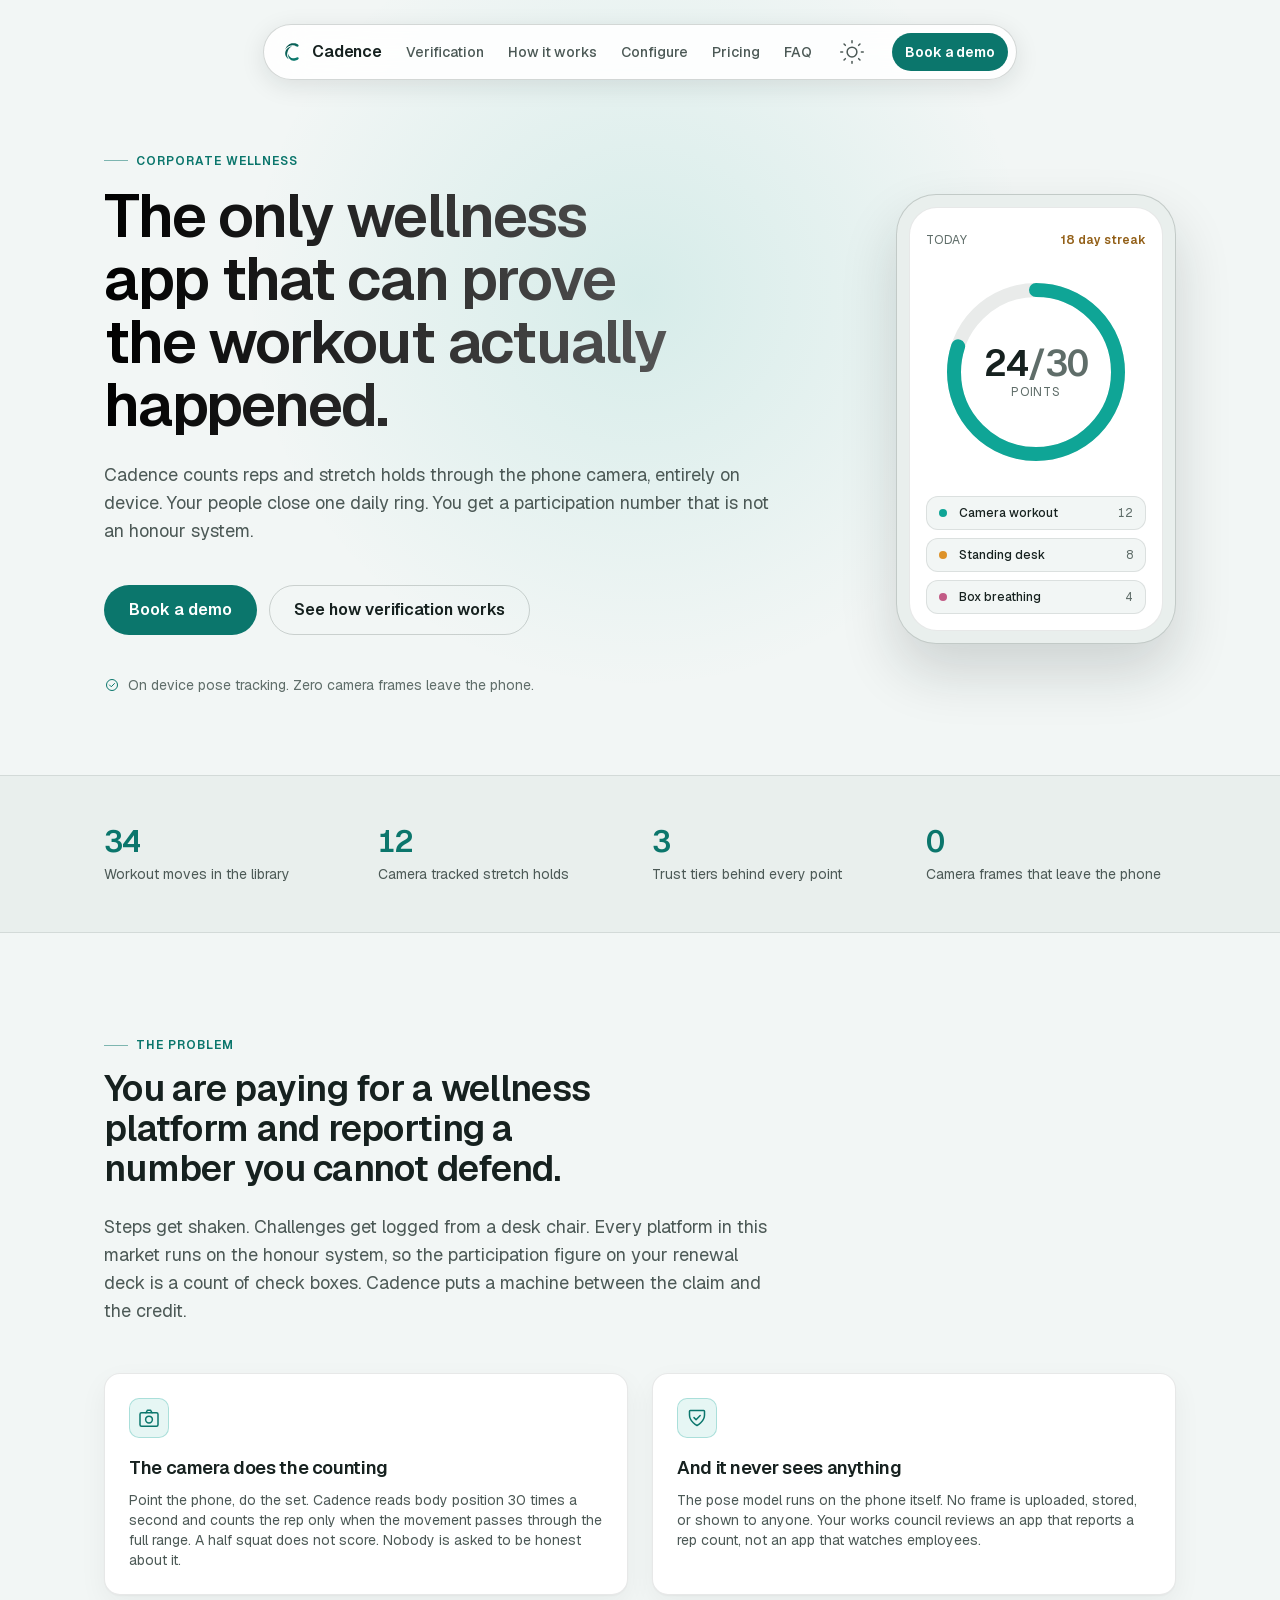
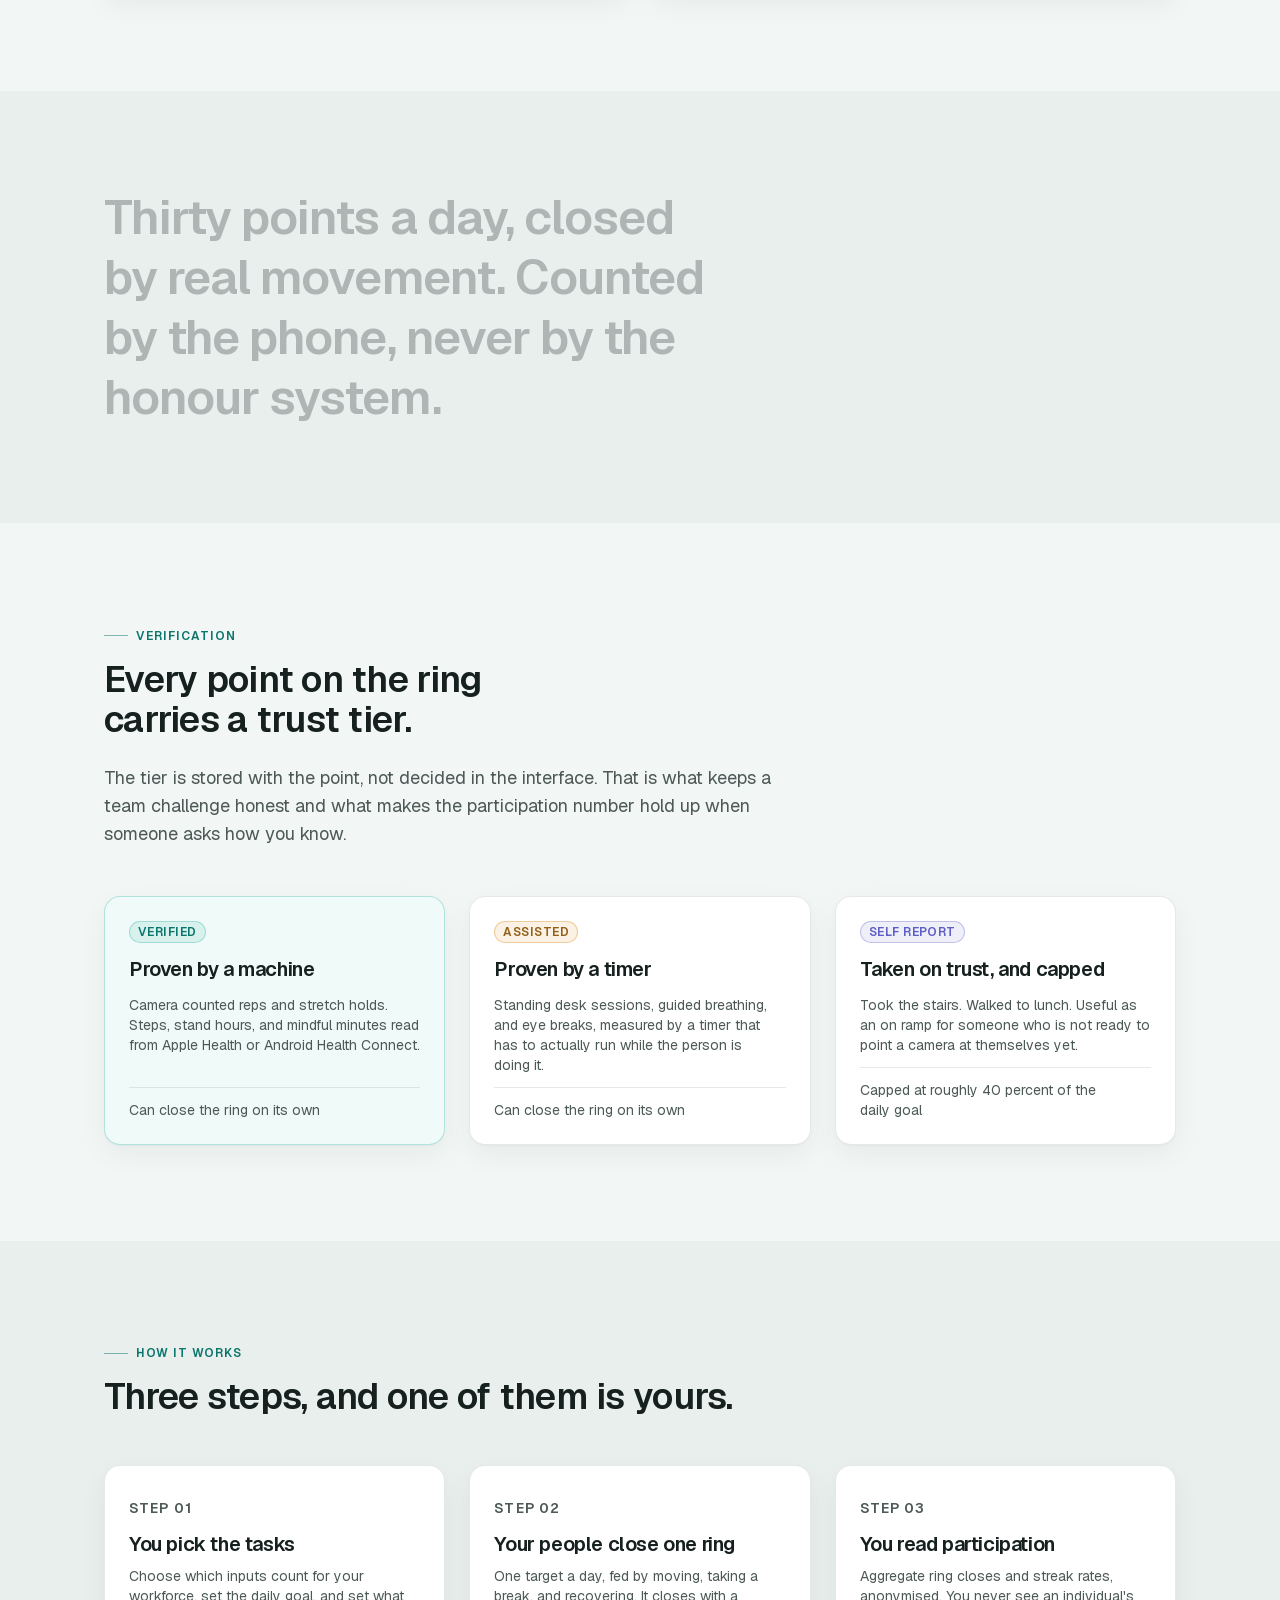
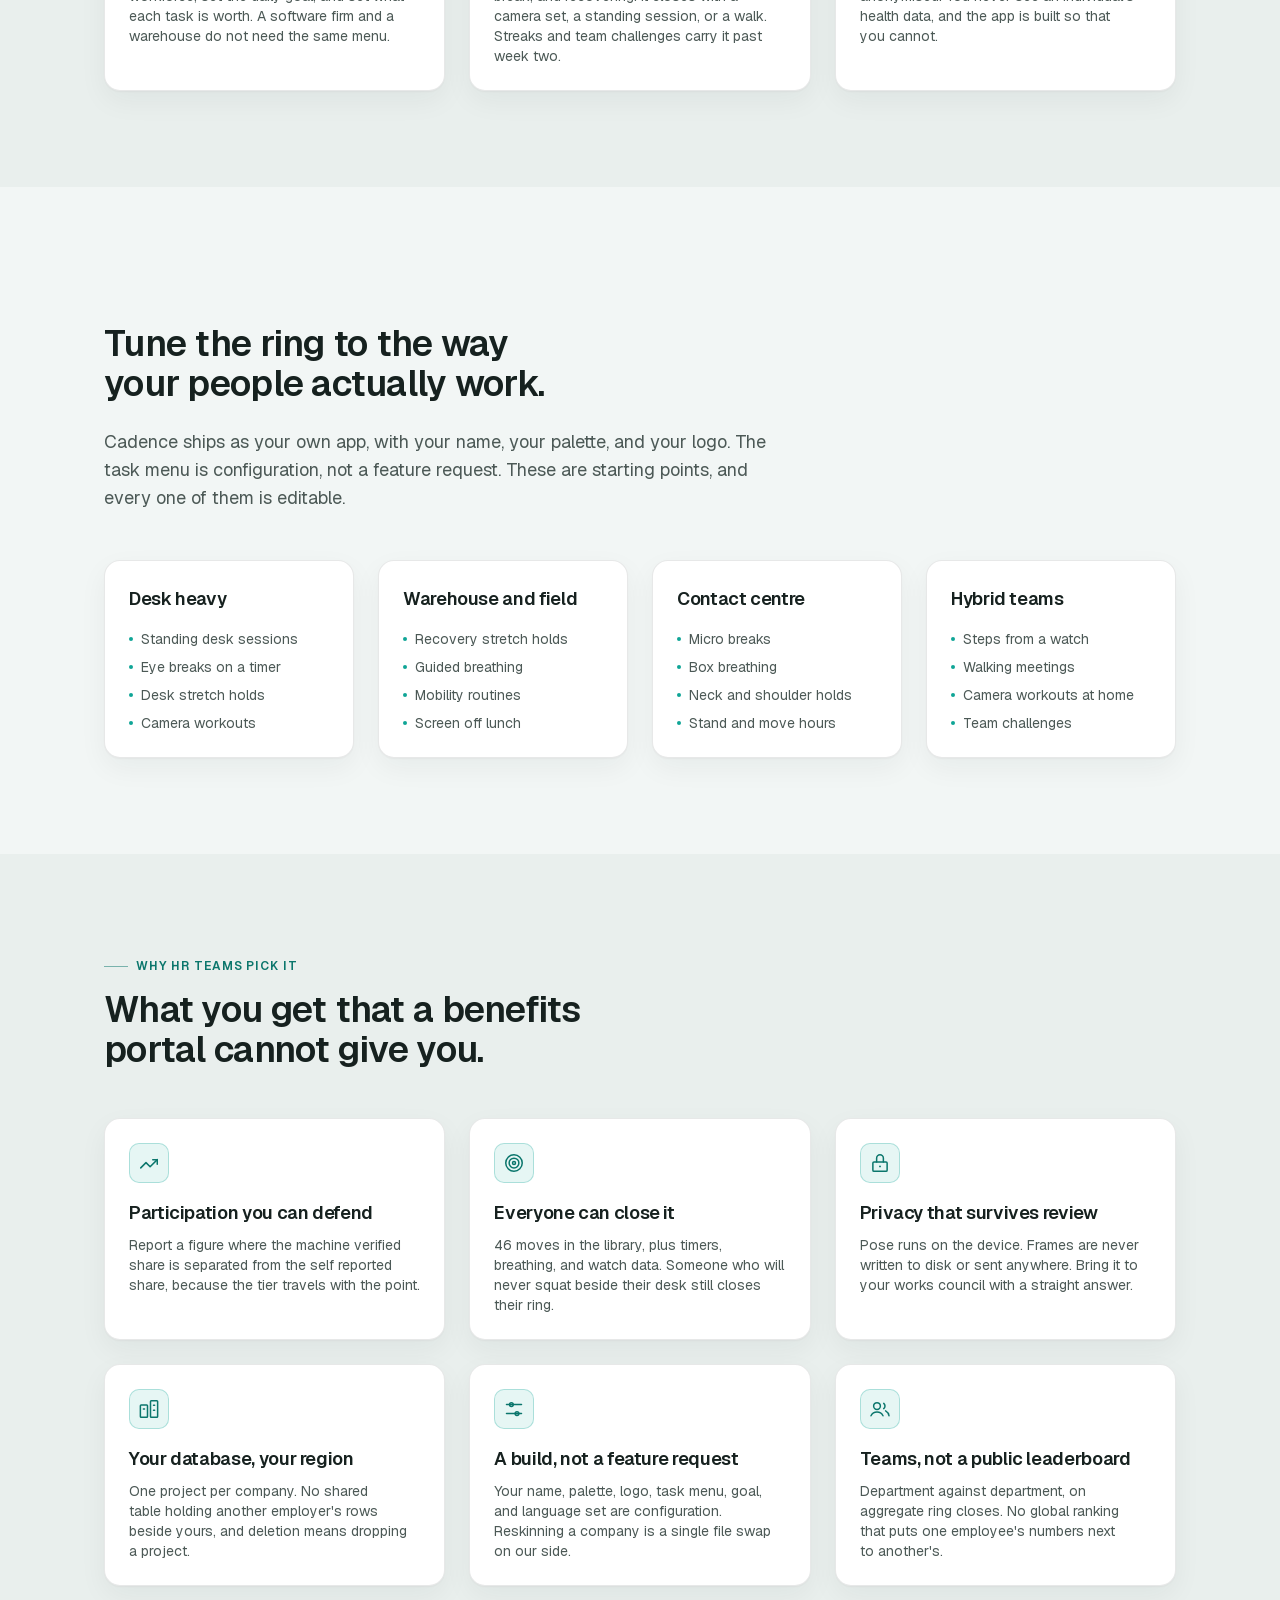
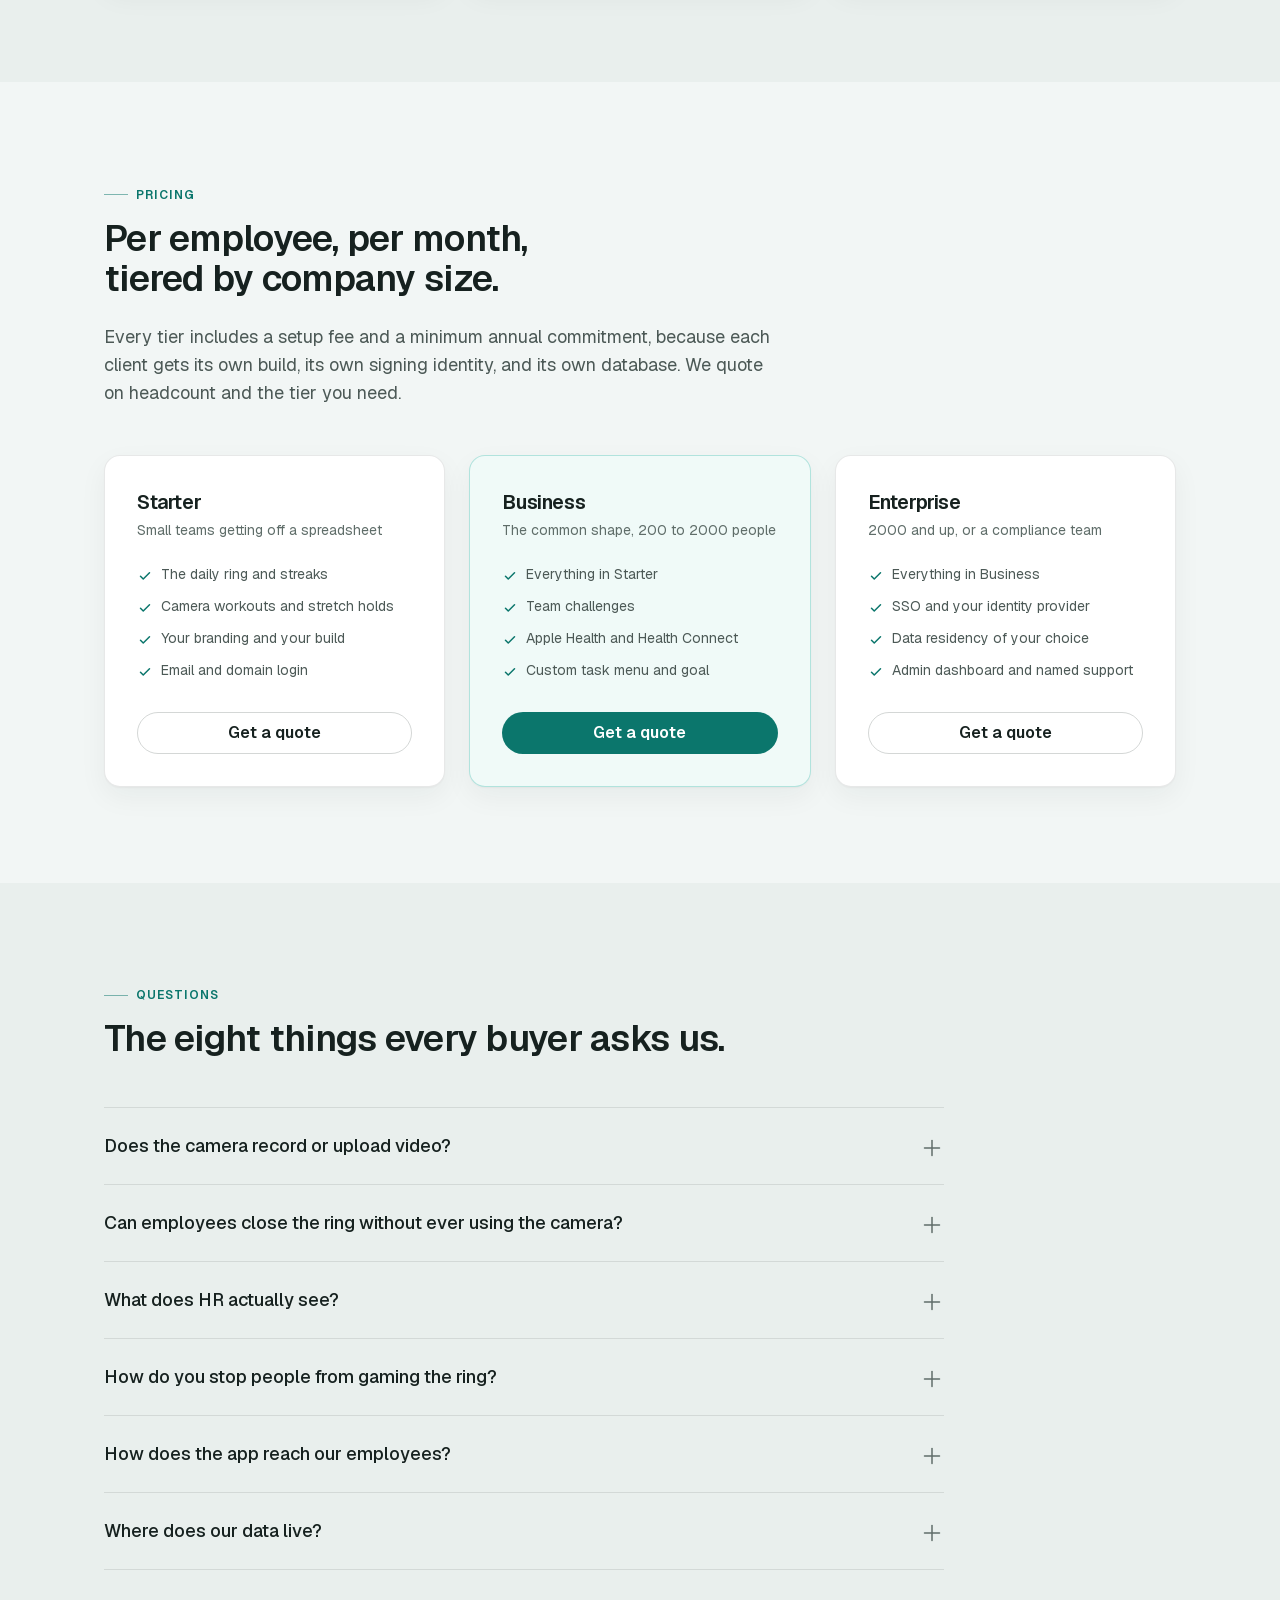
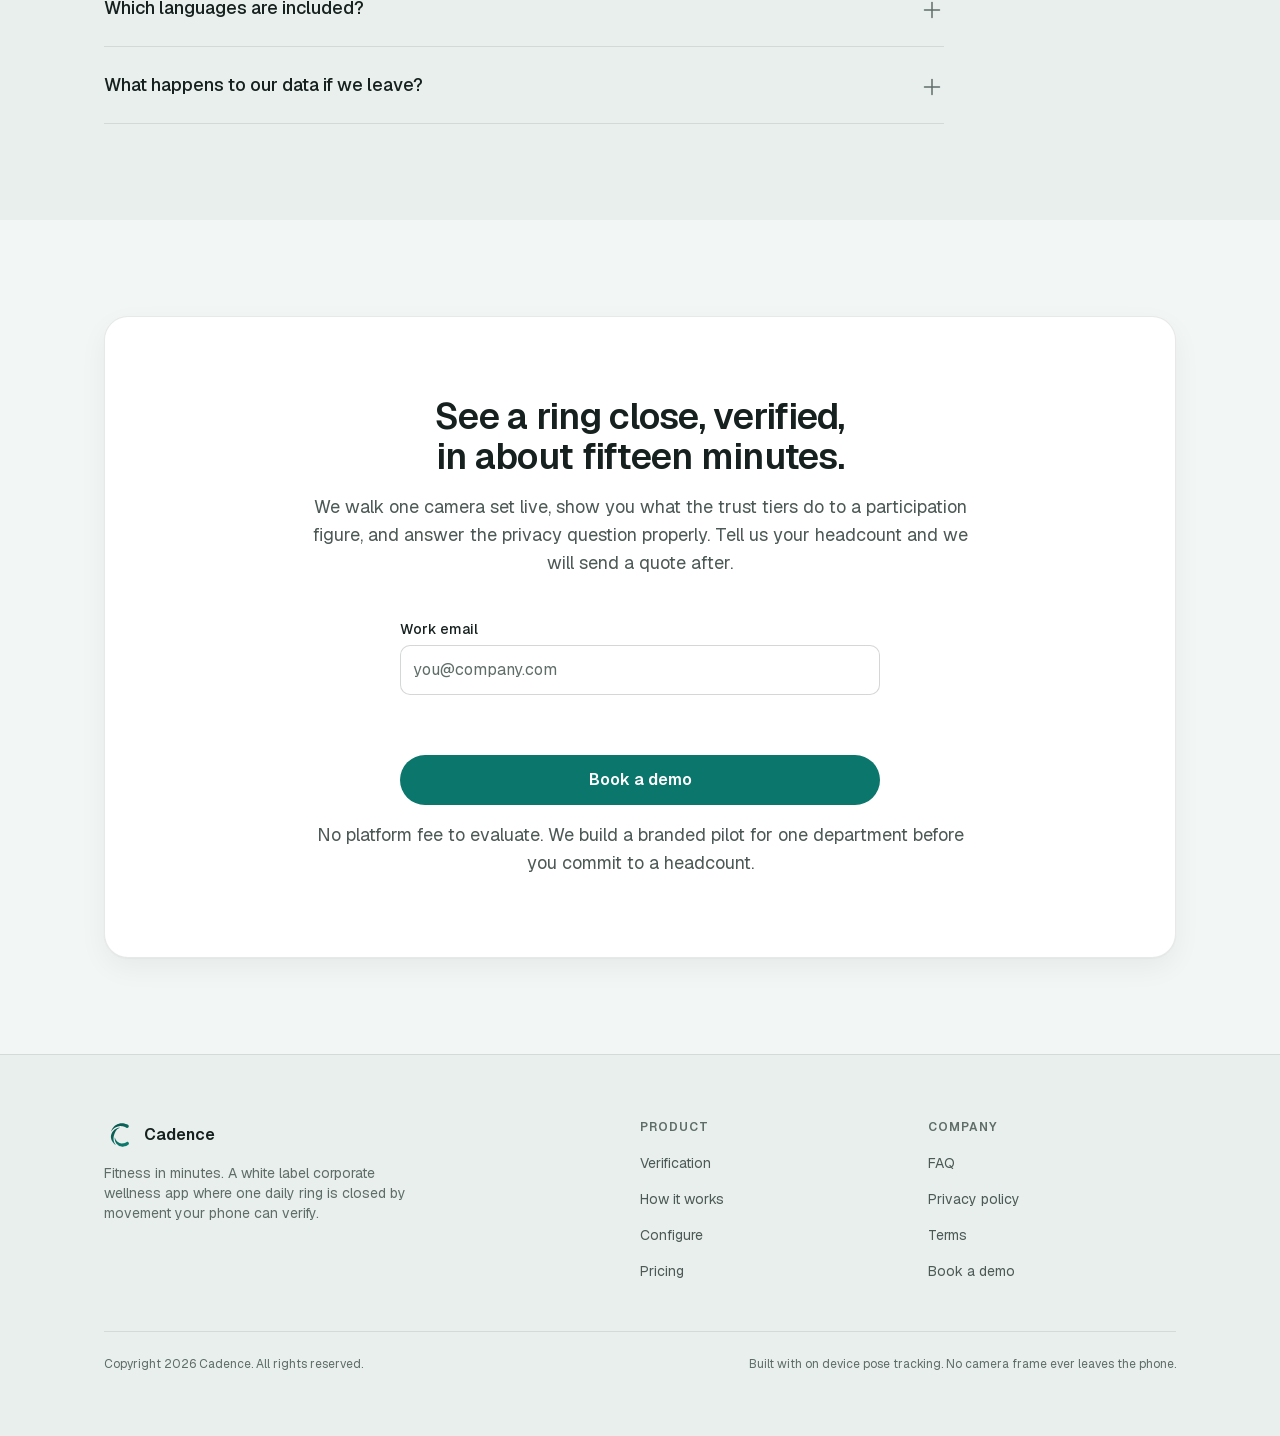
==== index.html @ ad18b59c "Cadence marketing site: one page for the HR buyer Static, dependency free landing page. Light defaul" ====
<!doctype html>
<html lang="en">
  <head>
    <meta charset="utf-8" />
    <script>
      /* Applies a stored theme choice before first paint, so the toggle never flashes. */
      try {
        var t = localStorage.getItem('cadence-theme')
        if (t === 'light' || t === 'dark') document.documentElement.dataset.theme = t
      } catch (e) {}
    </script>
    <meta name="viewport" content="width=device-width, initial-scale=1" />
    <title>Cadence — corporate wellness that proves the workout happened</title>
    <meta
      name="description"
      content="Cadence counts reps and stretch holds with the phone camera, entirely on device. Your people close one daily ring. You get a participation number backed by machine verification, not an honour system."
    />
    <meta name="robots" content="noindex" />
    <link rel="canonical" href="https://jeramai.github.io/cadence-site/" />
    <meta name="theme-color" content="#f2f6f5" media="(prefers-color-scheme: light)" />
    <meta name="theme-color" content="#0e1b19" media="(prefers-color-scheme: dark)" />

    <meta property="og:type" content="website" />
    <meta property="og:site_name" content="Cadence" />
    <meta property="og:title" content="Corporate wellness that proves the workout happened" />
    <meta
      property="og:description"
      content="On device camera verification for reps and stretch holds. One daily ring your whole workforce can close. Per company branded builds."
    />
    <meta property="og:url" content="https://jeramai.github.io/cadence-site/" />
    <meta property="og:image" content="https://jeramai.github.io/cadence-site/assets/img/og.png" />
    <meta property="og:image:width" content="1200" />
    <meta property="og:image:height" content="630" />
    <meta name="twitter:card" content="summary_large_image" />

    <link rel="icon" href="assets/img/favicon.svg" type="image/svg+xml" />
    <link rel="apple-touch-icon" href="assets/img/apple-touch-icon.png" />
    <link rel="preload" href="assets/fonts/geist-latin.woff2" as="font" type="font/woff2" crossorigin />
    <link rel="stylesheet" href="assets/css/styles.css" />

    <script type="application/ld+json">
      {
        "@context": "https://schema.org",
        "@type": "FAQPage",
        "mainEntity": [
          {
            "@type": "Question",
            "name": "Does the camera record or upload video?",
            "acceptedAnswer": {
              "@type": "Answer",
              "text": "No. Pose estimation runs on the phone. No frame is uploaded, stored, or transmitted, and nobody at Cadence or at your company can see a camera feed. Only the derived result, meaning reps counted and points earned, ever leaves the device."
            }
          },
          {
            "@type": "Question",
            "name": "Can employees close the ring without ever using the camera?",
            "acceptedAnswer": {
              "@type": "Answer",
              "text": "Yes, and that is the design. Standing timers, guided breathing, steps, stand hours, and mindful minutes from Apple Health or Health Connect all feed the same ring. The camera is the highest value path, never the only one."
            }
          },
          {
            "@type": "Question",
            "name": "What does HR actually see?",
            "acceptedAnswer": {
              "@type": "Answer",
              "text": "Aggregate participation only. Ring closes, streak rates, and team challenge totals, anonymised. Cadence does not expose individual health data, individual workout logs, or camera derived form data to an employer."
            }
          },
          {
            "@type": "Question",
            "name": "How do you stop people from gaming the ring?",
            "acceptedAnswer": {
              "@type": "Answer",
              "text": "Every input carries a trust tier. Machine verified inputs and timer assisted inputs can close the ring on their own. Honour system check offs are capped at roughly 40 percent of the daily goal, so a participation number can never be made of check boxes alone."
            }
          },
          {
            "@type": "Question",
            "name": "How does the app reach our employees?",
            "acceptedAnswer": {
              "@type": "Answer",
              "text": "Each company gets its own build, distributed as an unlisted App Store app and the Play equivalent. It does not appear in search, charts, or categories. Employees install it from a direct link that you give them."
            }
          },
          {
            "@type": "Question",
            "name": "Where does our data live?",
            "acceptedAnswer": {
              "@type": "Answer",
              "text": "In your own database, in a region you pick. Cadence runs one project per company rather than a shared multi tenant database, so there is no shared table holding another employer's rows next to yours."
            }
          },
          {
            "@type": "Question",
            "name": "Which languages are included?",
            "acceptedAnswer": {
              "@type": "Answer",
              "text": "The base package ships English. Every additional language is a paid add on, enabled per company. A company that buys one language never sees a language switcher."
            }
          },
          {
            "@type": "Question",
            "name": "What happens to our data if we leave?",
            "acceptedAnswer": {
              "@type": "Answer",
              "text": "You get a full export and we delete the project. Because the database is yours alone, deletion is dropping one project rather than filtering rows out of a shared table."
            }
          }
        ]
      }
    </script>
  </head>

  <body>
    <a class="skip" href="#main">Skip to content</a>

    <nav class="nav" id="nav" aria-label="Primary">
      <div class="nav__pill">
        <a class="nav__brand" href="#top" aria-label="Cadence home">
          <img class="brandmark--light" src="assets/img/logo-ink.svg" alt="" width="24" height="24" />
          <img class="brandmark--dark" src="assets/img/logo.svg" alt="" width="24" height="24" />
          <span>Cadence</span>
        </a>

        <ul class="nav__links">
          <li><a href="#verification">Verification</a></li>
          <li><a href="#how">How it works</a></li>
          <li><a href="#configure">Configure</a></li>
          <li><a href="#pricing">Pricing</a></li>
          <li><a href="#faq">FAQ</a></li>
        </ul>

        <button class="nav__theme" id="theme-toggle" type="button" aria-label="Switch to dark theme">
          <svg class="icon-sun" viewBox="0 0 256 256" fill="none" stroke="currentColor" stroke-width="16" stroke-linecap="round" aria-hidden="true">
            <circle cx="128" cy="128" r="52" />
            <line x1="128" y1="28" x2="128" y2="8" />
            <line x1="128" y1="248" x2="128" y2="228" />
            <line x1="28" y1="128" x2="8" y2="128" />
            <line x1="248" y1="128" x2="228" y2="128" />
            <line x1="57" y1="57" x2="43" y2="43" />
            <line x1="213" y1="213" x2="199" y2="199" />
            <line x1="57" y1="199" x2="43" y2="213" />
            <line x1="213" y1="43" x2="199" y2="57" />
          </svg>
          <svg class="icon-moon" viewBox="0 0 256 256" fill="none" stroke="currentColor" stroke-width="16" stroke-linejoin="round" aria-hidden="true">
            <path d="M216 152A96 96 0 0 1 104 40a96 96 0 1 0 112 112Z" />
          </svg>
        </button>

        <a class="btn btn--primary btn--sm" href="#demo">Book a demo</a>

        <button
          class="nav__burger"
          id="burger"
          type="button"
          aria-expanded="false"
          aria-controls="menu"
          aria-label="Open menu"
        >
          <span></span>
          <span></span>
        </button>
      </div>
    </nav>

    <div class="menu" id="menu" data-open="false" hidden>
      <a href="#verification">Verification</a>
      <a href="#how">How it works</a>
      <a href="#configure">Configure</a>
      <a href="#pricing">Pricing</a>
      <a href="#faq">FAQ</a>
    </div>

    <main id="main">
      <span id="top"></span>

      <!-- ── Hero ─────────────────────────────────────────────────────────── -->
      <section class="hero">
        <div class="wrap hero__grid">
          <div>
            <p class="eyebrow">Corporate wellness</p>
            <h1>
              The only wellness app that can prove<br />
              the workout actually happened.
            </h1>
            <p class="hero__sub">
              Cadence counts reps and stretch holds through the phone camera, entirely on
              device. Your people close one daily ring. You get a participation number that
              is not an honour system.
            </p>

            <div class="hero__cta">
              <a class="btn btn--primary btn--wide" href="#demo">Book a demo</a>
              <a class="btn btn--ghost btn--wide" href="#verification">See how verification works</a>
            </div>

            <p class="hero__proof">
              <svg viewBox="0 0 256 256" fill="none" stroke="currentColor" stroke-width="16" aria-hidden="true">
                <circle cx="128" cy="128" r="88" />
                <polyline points="88,128 116,156 168,104" stroke-linecap="round" stroke-linejoin="round" />
              </svg>
              On device pose tracking. Zero camera frames leave the phone.
            </p>
          </div>

          <div class="phone" data-anim>
            <div class="phone__screen">
              <div class="phone__head">
                <span class="phone__date">Today</span>
                <span class="phone__streak">18 day streak</span>
              </div>

              <div class="ring-wrap">
                <svg class="ring" viewBox="0 0 200 200" role="img" aria-label="Daily ring at 24 of 30 points">
                  <circle class="ring__track" cx="100" cy="100" r="82" />
                  <circle
                    class="ring__arc"
                    cx="100"
                    cy="100"
                    r="82"
                    style="--len: 515; --off: 103"
                  />
                </svg>
                <div class="ring__center">
                  <div class="ring__value">24<span class="ring__goal">/30</span></div>
                  <div class="ring__unit">Points</div>
                </div>
              </div>

              <div class="phone__tasks">
                <div class="task">
                  <span class="task__dot task__dot--move"></span>
                  <span class="task__name">Camera workout</span>
                  <span class="task__pts">12</span>
                </div>
                <div class="task">
                  <span class="task__dot task__dot--break"></span>
                  <span class="task__name">Standing desk</span>
                  <span class="task__pts">8</span>
                </div>
                <div class="task">
                  <span class="task__dot task__dot--recover"></span>
                  <span class="task__name">Box breathing</span>
                  <span class="task__pts">4</span>
                </div>
              </div>
            </div>
          </div>
        </div>
      </section>

      <!-- ── Stat strip ───────────────────────────────────────────────────── -->
      <section class="stats" aria-label="Cadence by the numbers">
        <div class="wrap">
          <div class="stats__grid">
            <div data-anim>
              <div class="stat__num">34</div>
              <p class="stat__label">Workout moves in the library</p>
            </div>
            <div data-anim>
              <div class="stat__num">12</div>
              <p class="stat__label">Camera tracked stretch holds</p>
            </div>
            <div data-anim>
              <div class="stat__num">3</div>
              <p class="stat__label">Trust tiers behind every point</p>
            </div>
            <div data-anim>
              <div class="stat__num">0</div>
              <p class="stat__label">Camera frames that leave the phone</p>
            </div>
          </div>
        </div>
      </section>

      <!-- ── Problem to solution ──────────────────────────────────────────── -->
      <section class="section">
        <div class="wrap">
          <p class="eyebrow" data-anim>The problem</p>
          <h2 class="section-title" data-anim>
            You are paying for a wellness platform and reporting a number you cannot defend.
          </h2>
          <p class="section-lede" data-anim>
            Steps get shaken. Challenges get logged from a desk chair. Every platform in this
            market runs on the honour system, so the participation figure on your renewal deck
            is a count of check boxes. Cadence puts a machine between the claim and the credit.
          </p>

          <div class="grid grid--2">
            <div class="card" data-anim>
              <div class="card__icon">
                <svg viewBox="0 0 256 256" fill="none" stroke="currentColor" stroke-width="16" aria-hidden="true">
                  <rect x="32" y="72" width="192" height="144" rx="16" />
                  <circle cx="128" cy="144" r="36" />
                  <path d="M96 72l16 -28h32l16 28" stroke-linecap="round" stroke-linejoin="round" />
                </svg>
              </div>
              <h3>The camera does the counting</h3>
              <p>
                Point the phone, do the set. Cadence reads body position 30 times a second and
                counts the rep only when the movement passes through the full range. A half
                squat does not score. Nobody is asked to be honest about it.
              </p>
            </div>

            <div class="card" data-anim>
              <div class="card__icon">
                <svg viewBox="0 0 256 256" fill="none" stroke="currentColor" stroke-width="16" aria-hidden="true">
                  <path d="M208 96c0 72 -80 112 -80 112S48 168 48 96V56a8 8 0 0 1 8 -8h144a8 8 0 0 1 8 8Z" stroke-linejoin="round" />
                  <polyline points="96,124 118,146 162,102" stroke-linecap="round" stroke-linejoin="round" />
                </svg>
              </div>
              <h3>And it never sees anything</h3>
              <p>
                The pose model runs on the phone itself. No frame is uploaded, stored, or shown
                to anyone. Your works council reviews an app that reports a rep count, not an
                app that watches employees.
              </p>
            </div>
          </div>
        </div>
      </section>

      <!-- ── Tagline reveal ───────────────────────────────────────────────── -->
      <section class="reveal-section section--deep">
        <div class="wrap">
          <p class="reveal" data-reveal>
            Thirty points a day, closed by real movement.
            Counted by the phone, never by the honour system.
          </p>
        </div>
      </section>

      <!-- ── Verification tiers ───────────────────────────────────────────── -->
      <section class="section" id="verification">
        <div class="wrap">
          <p class="eyebrow" data-anim>Verification</p>
          <h2 class="section-title" data-anim>Every point on the ring carries a trust tier.</h2>
          <p class="section-lede" data-anim>
            The tier is stored with the point, not decided in the interface. That is what keeps
            a team challenge honest and what makes the participation number hold up when someone
            asks how you know.
          </p>

          <div class="tiers">
            <div class="tier tier--verified" data-anim>
              <span class="badge badge--verified">Verified</span>
              <h3>Proven by a machine</h3>
              <p>
                Camera counted reps and stretch holds. Steps, stand hours, and mindful minutes
                read from Apple Health or Android Health Connect.
              </p>
              <p class="tier__cap">Can close the ring on its own</p>
            </div>

            <div class="tier" data-anim>
              <span class="badge badge--assisted">Assisted</span>
              <h3>Proven by a timer</h3>
              <p>
                Standing desk sessions, guided breathing, and eye breaks, measured by a timer
                that has to actually run while the person is doing it.
              </p>
              <p class="tier__cap">Can close the ring on its own</p>
            </div>

            <div class="tier" data-anim>
              <span class="badge badge--self">Self report</span>
              <h3>Taken on trust, and capped</h3>
              <p>
                Took the stairs. Walked to lunch. Useful as an on ramp for someone who is not
                ready to point a camera at themselves yet.
              </p>
              <p class="tier__cap">Capped at roughly 40 percent of the daily goal</p>
            </div>
          </div>
        </div>
      </section>

      <!-- ── How it works ─────────────────────────────────────────────────── -->
      <section class="section section--deep" id="how">
        <div class="wrap">
          <p class="eyebrow" data-anim>How it works</p>
          <h2 class="section-title" data-anim>Three steps, and one of them is yours.</h2>

          <div class="grid grid--3">
            <div class="step" data-anim>
              <p class="step__n">Step 01</p>
              <h3>You pick the tasks</h3>
              <p>
                Choose which inputs count for your workforce, set the daily goal, and set what
                each task is worth. A software firm and a warehouse do not need the same menu.
              </p>
            </div>

            <div class="step" data-anim>
              <p class="step__n">Step 02</p>
              <h3>Your people close one ring</h3>
              <p>
                One target a day, fed by moving, taking a break, and recovering. It closes with
                a camera set, a standing session, or a walk. Streaks and team challenges carry
                it past week two.
              </p>
            </div>

            <div class="step" data-anim>
              <p class="step__n">Step 03</p>
              <h3>You read participation</h3>
              <p>
                Aggregate ring closes and streak rates, anonymised. You never see an individual's
                health data, and the app is built so that you cannot.
              </p>
            </div>
          </div>
        </div>
      </section>

      <!-- ── Configure ────────────────────────────────────────────────────── -->
      <section class="section" id="configure">
        <div class="wrap">
          <p class="eyebrow" data-anim>Per company builds</p>
          <h2 class="section-title" data-anim>Tune the ring to the way your people actually work.</h2>
          <p class="section-lede" data-anim>
            Cadence ships as your own app, with your name, your palette, and your logo. The task
            menu is configuration, not a feature request. These are starting points, and every
            one of them is editable.
          </p>

          <div class="grid grid--4">
            <div class="preset" data-anim>
              <h3>Desk heavy</h3>
              <ul class="preset__list">
                <li>Standing desk sessions</li>
                <li>Eye breaks on a timer</li>
                <li>Desk stretch holds</li>
                <li>Camera workouts</li>
              </ul>
            </div>

            <div class="preset" data-anim>
              <h3>Warehouse and field</h3>
              <ul class="preset__list">
                <li>Recovery stretch holds</li>
                <li>Guided breathing</li>
                <li>Mobility routines</li>
                <li>Screen off lunch</li>
              </ul>
            </div>

            <div class="preset" data-anim>
              <h3>Contact centre</h3>
              <ul class="preset__list">
                <li>Micro breaks</li>
                <li>Box breathing</li>
                <li>Neck and shoulder holds</li>
                <li>Stand and move hours</li>
              </ul>
            </div>

            <div class="preset" data-anim>
              <h3>Hybrid teams</h3>
              <ul class="preset__list">
                <li>Steps from a watch</li>
                <li>Walking meetings</li>
                <li>Camera workouts at home</li>
                <li>Team challenges</li>
              </ul>
            </div>
          </div>
        </div>
      </section>

      <!-- ── Benefits ─────────────────────────────────────────────────────── -->
      <section class="section section--deep">
        <div class="wrap">
          <p class="eyebrow" data-anim>Why HR teams pick it</p>
          <h2 class="section-title" data-anim>What you get that a benefits portal cannot give you.</h2>

          <div class="grid grid--3">
            <div class="card" data-anim>
              <div class="card__icon">
                <svg viewBox="0 0 256 256" fill="none" stroke="currentColor" stroke-width="16" aria-hidden="true">
                  <polyline points="40,180 96,124 140,168 216,92" stroke-linecap="round" stroke-linejoin="round" />
                  <polyline points="216,140 216,92 168,92" stroke-linecap="round" stroke-linejoin="round" />
                </svg>
              </div>
              <h3>Participation you can defend</h3>
              <p>
                Report a figure where the machine verified share is separated from the self
                reported share, because the tier travels with the point.
              </p>
            </div>

            <div class="card" data-anim>
              <div class="card__icon">
                <svg viewBox="0 0 256 256" fill="none" stroke="currentColor" stroke-width="16" aria-hidden="true">
                  <circle cx="128" cy="128" r="88" />
                  <circle cx="128" cy="128" r="52" />
                  <circle cx="128" cy="128" r="16" />
                </svg>
              </div>
              <h3>Everyone can close it</h3>
              <p>
                46 moves in the library, plus timers, breathing, and watch data. Someone who will
                never squat beside their desk still closes their ring.
              </p>
            </div>

            <div class="card" data-anim>
              <div class="card__icon">
                <svg viewBox="0 0 256 256" fill="none" stroke="currentColor" stroke-width="16" aria-hidden="true">
                  <rect x="52" y="116" width="152" height="100" rx="12" />
                  <path d="M92 116V76a36 36 0 0 1 72 0v40" stroke-linecap="round" />
                  <circle cx="128" cy="164" r="10" fill="currentColor" stroke="none" />
                </svg>
              </div>
              <h3>Privacy that survives review</h3>
              <p>
                Pose runs on the device. Frames are never written to disk or sent anywhere.
                Bring it to your works council with a straight answer.
              </p>
            </div>

            <div class="card" data-anim>
              <div class="card__icon">
                <svg viewBox="0 0 256 256" fill="none" stroke="currentColor" stroke-width="16" aria-hidden="true">
                  <rect x="36" y="84" width="76" height="132" rx="8" />
                  <rect x="144" y="40" width="76" height="176" rx="8" />
                  <line x1="68" y1="128" x2="80" y2="128" stroke-linecap="round" />
                  <line x1="176" y1="88" x2="188" y2="88" stroke-linecap="round" />
                  <line x1="176" y1="140" x2="188" y2="140" stroke-linecap="round" />
                </svg>
              </div>
              <h3>Your database, your region</h3>
              <p>
                One project per company. No shared table holding another employer's rows beside
                yours, and deletion means dropping a project.
              </p>
            </div>

            <div class="card" data-anim>
              <div class="card__icon">
                <svg viewBox="0 0 256 256" fill="none" stroke="currentColor" stroke-width="16" aria-hidden="true">
                  <line x1="48" y1="80" x2="208" y2="80" stroke-linecap="round" />
                  <line x1="48" y1="176" x2="208" y2="176" stroke-linecap="round" />
                  <circle cx="100" cy="80" r="20" />
                  <circle cx="160" cy="176" r="20" />
                </svg>
              </div>
              <h3>A build, not a feature request</h3>
              <p>
                Your name, palette, logo, task menu, goal, and language set are configuration.
                Reskinning a company is a single file swap on our side.
              </p>
            </div>

            <div class="card" data-anim>
              <div class="card__icon">
                <svg viewBox="0 0 256 256" fill="none" stroke="currentColor" stroke-width="16" aria-hidden="true">
                  <circle cx="96" cy="96" r="36" />
                  <path d="M32 200a72 72 0 0 1 128 0" stroke-linecap="round" />
                  <path d="M168 68a36 36 0 0 1 0 56" stroke-linecap="round" />
                  <path d="M188 148a72 72 0 0 1 36 52" stroke-linecap="round" />
                </svg>
              </div>
              <h3>Teams, not a public leaderboard</h3>
              <p>
                Department against department, on aggregate ring closes. No global ranking that
                puts one employee's numbers next to another's.
              </p>
            </div>
          </div>
        </div>
      </section>

      <!-- ── Screenshot strip ──────────────────────────────────────────────
           TO ENABLE: drop three PNGs into site/assets/img/shots/ named
           home.png, camera.png and library.png (1170x2532, or any 9:19.5 crop),
           then delete the two comment markers around this block.
           Kept commented rather than hidden: a `hidden` section still fetches
           its images, which is three 404s on every page load.

      <section class="section" id="screens">
        <div class="wrap">
          <p class="eyebrow" data-anim>Inside the app</p>
          <h2 class="section-title" data-anim>What your team opens every morning.</h2>
          <div class="grid grid--3">
            <img data-anim src="assets/img/shots/home.png" alt="The Cadence home screen showing the daily ring at 24 of 30 points" width="390" height="844" />
            <img data-anim src="assets/img/shots/camera.png" alt="A camera workout in progress with the rep counter and pose overlay" width="390" height="844" />
            <img data-anim src="assets/img/shots/library.png" alt="The move library showing detection trust badges on each exercise" width="390" height="844" />
          </div>
        </div>
      </section>

           ──────────────────────────────────────────────────────────────── -->

      <!-- ── Pricing ──────────────────────────────────────────────────────── -->
      <section class="section" id="pricing">
        <div class="wrap">
          <p class="eyebrow" data-anim>Pricing</p>
          <h2 class="section-title" data-anim>Per employee, per month, tiered by company size.</h2>
          <p class="section-lede" data-anim>
            Every tier includes a setup fee and a minimum annual commitment, because each client
            gets its own build, its own signing identity, and its own database. We quote on
            headcount and the tier you need.
          </p>

          <div class="grid grid--3">
            <div class="plan" data-anim>
              <h3>Starter</h3>
              <p class="plan__for">Small teams getting off a spreadsheet</p>
              <ul class="plan__list">
                <li><svg viewBox="0 0 256 256" fill="none" stroke="currentColor" stroke-width="24" aria-hidden="true"><polyline points="56,132 100,176 200,76" stroke-linecap="round" stroke-linejoin="round" /></svg>The daily ring and streaks</li>
                <li><svg viewBox="0 0 256 256" fill="none" stroke="currentColor" stroke-width="24" aria-hidden="true"><polyline points="56,132 100,176 200,76" stroke-linecap="round" stroke-linejoin="round" /></svg>Camera workouts and stretch holds</li>
                <li><svg viewBox="0 0 256 256" fill="none" stroke="currentColor" stroke-width="24" aria-hidden="true"><polyline points="56,132 100,176 200,76" stroke-linecap="round" stroke-linejoin="round" /></svg>Your branding and your build</li>
                <li><svg viewBox="0 0 256 256" fill="none" stroke="currentColor" stroke-width="24" aria-hidden="true"><polyline points="56,132 100,176 200,76" stroke-linecap="round" stroke-linejoin="round" /></svg>Email and domain login</li>
              </ul>
              <a class="btn btn--ghost" href="#demo">Get a quote</a>
            </div>

            <div class="plan plan--mid" data-anim>
              <h3>Business</h3>
              <p class="plan__for">The common shape, 200 to 2000 people</p>
              <ul class="plan__list">
                <li><svg viewBox="0 0 256 256" fill="none" stroke="currentColor" stroke-width="24" aria-hidden="true"><polyline points="56,132 100,176 200,76" stroke-linecap="round" stroke-linejoin="round" /></svg>Everything in Starter</li>
                <li><svg viewBox="0 0 256 256" fill="none" stroke="currentColor" stroke-width="24" aria-hidden="true"><polyline points="56,132 100,176 200,76" stroke-linecap="round" stroke-linejoin="round" /></svg>Team challenges</li>
                <li><svg viewBox="0 0 256 256" fill="none" stroke="currentColor" stroke-width="24" aria-hidden="true"><polyline points="56,132 100,176 200,76" stroke-linecap="round" stroke-linejoin="round" /></svg>Apple Health and Health Connect</li>
                <li><svg viewBox="0 0 256 256" fill="none" stroke="currentColor" stroke-width="24" aria-hidden="true"><polyline points="56,132 100,176 200,76" stroke-linecap="round" stroke-linejoin="round" /></svg>Custom task menu and goal</li>
              </ul>
              <a class="btn btn--primary" href="#demo">Get a quote</a>
            </div>

            <div class="plan" data-anim>
              <h3>Enterprise</h3>
              <p class="plan__for">2000 and up, or a compliance team</p>
              <ul class="plan__list">
                <li><svg viewBox="0 0 256 256" fill="none" stroke="currentColor" stroke-width="24" aria-hidden="true"><polyline points="56,132 100,176 200,76" stroke-linecap="round" stroke-linejoin="round" /></svg>Everything in Business</li>
                <li><svg viewBox="0 0 256 256" fill="none" stroke="currentColor" stroke-width="24" aria-hidden="true"><polyline points="56,132 100,176 200,76" stroke-linecap="round" stroke-linejoin="round" /></svg>SSO and your identity provider</li>
                <li><svg viewBox="0 0 256 256" fill="none" stroke="currentColor" stroke-width="24" aria-hidden="true"><polyline points="56,132 100,176 200,76" stroke-linecap="round" stroke-linejoin="round" /></svg>Data residency of your choice</li>
                <li><svg viewBox="0 0 256 256" fill="none" stroke="currentColor" stroke-width="24" aria-hidden="true"><polyline points="56,132 100,176 200,76" stroke-linecap="round" stroke-linejoin="round" /></svg>Admin dashboard and named support</li>
              </ul>
              <a class="btn btn--ghost" href="#demo">Get a quote</a>
            </div>
          </div>
        </div>
      </section>

      <!-- ── FAQ ──────────────────────────────────────────────────────────── -->
      <section class="section section--deep" id="faq">
        <div class="wrap">
          <p class="eyebrow" data-anim>Questions</p>
          <h2 class="section-title" data-anim>The eight things every buyer asks us.</h2>

          <div class="faq" data-anim>
            <details>
              <summary>
                Does the camera record or upload video?
                <svg viewBox="0 0 256 256" fill="none" stroke="currentColor" stroke-width="16" aria-hidden="true"><line x1="48" y1="128" x2="208" y2="128" stroke-linecap="round" /><line x1="128" y1="48" x2="128" y2="208" stroke-linecap="round" /></svg>
              </summary>
              <p class="faq__a">
                No. Pose estimation runs on the phone. No frame is uploaded, stored, or
                transmitted, and nobody at Cadence or at your company can see a camera feed.
                Only the derived result, meaning reps counted and points earned, ever leaves
                the device.
              </p>
            </details>

            <details>
              <summary>
                Can employees close the ring without ever using the camera?
                <svg viewBox="0 0 256 256" fill="none" stroke="currentColor" stroke-width="16" aria-hidden="true"><line x1="48" y1="128" x2="208" y2="128" stroke-linecap="round" /><line x1="128" y1="48" x2="128" y2="208" stroke-linecap="round" /></svg>
              </summary>
              <p class="faq__a">
                Yes, and that is the design. Standing timers, guided breathing, steps, stand
                hours, and mindful minutes from Apple Health or Health Connect all feed the same
                ring. The camera is the highest value path, never the only one. Participation is
                the number you buy on, so the ring has to be closeable by everyone.
              </p>
            </details>

            <details>
              <summary>
                What does HR actually see?
                <svg viewBox="0 0 256 256" fill="none" stroke="currentColor" stroke-width="16" aria-hidden="true"><line x1="48" y1="128" x2="208" y2="128" stroke-linecap="round" /><line x1="128" y1="48" x2="128" y2="208" stroke-linecap="round" /></svg>
              </summary>
              <p class="faq__a">
                Aggregate participation only. Ring closes, streak rates, and team challenge
                totals, anonymised. Cadence does not expose individual health data, individual
                workout logs, or camera derived form data to an employer.
              </p>
            </details>

            <details>
              <summary>
                How do you stop people from gaming the ring?
                <svg viewBox="0 0 256 256" fill="none" stroke="currentColor" stroke-width="16" aria-hidden="true"><line x1="48" y1="128" x2="208" y2="128" stroke-linecap="round" /><line x1="128" y1="48" x2="128" y2="208" stroke-linecap="round" /></svg>
              </summary>
              <p class="faq__a">
                Every input carries a trust tier. Machine verified and timer assisted inputs can
                close the ring on their own. Honour system check offs are capped at roughly 40
                percent of the daily goal, so a participation number can never be made of check
                boxes alone. The cap is enforced where the points are awarded, not in the
                interface.
              </p>
            </details>

            <details>
              <summary>
                How does the app reach our employees?
                <svg viewBox="0 0 256 256" fill="none" stroke="currentColor" stroke-width="16" aria-hidden="true"><line x1="48" y1="128" x2="208" y2="128" stroke-linecap="round" /><line x1="128" y1="48" x2="128" y2="208" stroke-linecap="round" /></svg>
              </summary>
              <p class="faq__a">
                Each company gets its own build, distributed as an unlisted App Store app and the
                Play equivalent. It does not appear in search, charts, or categories. Employees
                install it from a direct link that you give them, and account login gates who can
                use it.
              </p>
            </details>

            <details>
              <summary>
                Where does our data live?
                <svg viewBox="0 0 256 256" fill="none" stroke="currentColor" stroke-width="16" aria-hidden="true"><line x1="48" y1="128" x2="208" y2="128" stroke-linecap="round" /><line x1="128" y1="48" x2="128" y2="208" stroke-linecap="round" /></svg>
              </summary>
              <p class="faq__a">
                In your own database, in a region you pick. Cadence runs one project per company
                rather than a shared multi tenant database, so there is no shared table holding
                another employer's rows next to yours.
              </p>
            </details>

            <details>
              <summary>
                Which languages are included?
                <svg viewBox="0 0 256 256" fill="none" stroke="currentColor" stroke-width="16" aria-hidden="true"><line x1="48" y1="128" x2="208" y2="128" stroke-linecap="round" /><line x1="128" y1="48" x2="128" y2="208" stroke-linecap="round" /></svg>
              </summary>
              <p class="faq__a">
                The base package ships English. Every additional language is a paid add on,
                enabled per company. A company that buys one language never sees a language
                switcher in the app.
              </p>
            </details>

            <details>
              <summary>
                What happens to our data if we leave?
                <svg viewBox="0 0 256 256" fill="none" stroke="currentColor" stroke-width="16" aria-hidden="true"><line x1="48" y1="128" x2="208" y2="128" stroke-linecap="round" /><line x1="128" y1="48" x2="128" y2="208" stroke-linecap="round" /></svg>
              </summary>
              <p class="faq__a">
                You get a full export and we delete the project. Because the database is yours
                alone, deletion is dropping one project rather than filtering rows out of a
                shared table.
              </p>
            </details>
          </div>
        </div>
      </section>

      <!-- ── Final CTA ────────────────────────────────────────────────────── -->
      <section class="section" id="demo">
        <div class="wrap">
          <div class="cta" data-anim>
            <h2>See a ring close, verified, in about fifteen minutes.</h2>
            <p>
              We walk one camera set live, show you what the trust tiers do to a participation
              figure, and answer the privacy question properly. Tell us your headcount and we
              will send a quote after.
            </p>

            <form class="form" id="demo-form" novalidate>
              <div>
                <label for="email">Work email</label>
                <input
                  type="email"
                  id="email"
                  name="email"
                  autocomplete="email"
                  placeholder="you@company.com"
                  required
                  aria-describedby="email-err"
                />
              </div>
              <p class="form__err" id="email-err" role="alert"></p>
              <button class="btn btn--primary btn--wide" type="submit" id="demo-submit">
                Book a demo
              </button>
              <p class="form__ok" id="demo-ok" hidden></p>
            </form>

            <p class="cta__risk">
              No platform fee to evaluate. We build a branded pilot for one department before you
              commit to a headcount.
            </p>
          </div>
        </div>
      </section>
    </main>

    <footer class="footer">
      <div class="wrap">
        <div class="footer__grid">
          <div>
            <div class="footer__brand">
              <img class="brandmark--light" src="assets/img/logo-ink.svg" alt="" width="32" height="32" />
          <img class="brandmark--dark" src="assets/img/logo.svg" alt="" width="32" height="32" />
              <span>Cadence</span>
            </div>
            <p class="footer__tag">
              Fitness in minutes. A white label corporate wellness app where one daily ring is
              closed by movement your phone can verify.
            </p>
          </div>

          <div>
            <h4>Product</h4>
            <ul>
              <li><a href="#verification">Verification</a></li>
              <li><a href="#how">How it works</a></li>
              <li><a href="#configure">Configure</a></li>
              <li><a href="#pricing">Pricing</a></li>
            </ul>
          </div>

          <div>
            <h4>Company</h4>
            <ul>
              <li><a href="#faq">FAQ</a></li>
              <li><a href="privacy.html">Privacy policy</a></li>
              <li><a href="terms.html">Terms</a></li>
              <li><a href="#demo">Book a demo</a></li>
            </ul>
          </div>
        </div>

        <div class="footer__base">
          <span>Copyright 2026 Cadence. All rights reserved.</span>
          <span>Built with on device pose tracking. No camera frame ever leaves the phone.</span>
        </div>
      </div>
    </footer>

    <script src="assets/js/main.js" defer></script>
  </body>
</html>
---- assets/css/styles.css ----
/* Cadence marketing site. Tokens mirror src/theme/themeVars.ts + src/config/brand.ts.
   Light is the default. Dark follows the reader's OS setting. */

@font-face {
  font-family: 'Geist';
  font-style: normal;
  font-weight: 100 900;
  font-display: swap;
  src: url('../fonts/geist-latin.woff2') format('woff2');
  unicode-range: U+0000-00FF, U+0131, U+0152-0153, U+02BB-02BC, U+02C6, U+02DA, U+02DC,
    U+0304, U+0308, U+0329, U+2000-206F, U+20AC, U+2122, U+2191, U+2193, U+2212, U+2215,
    U+FEFF, U+FFFD;
}

@font-face {
  font-family: 'Geist';
  font-style: normal;
  font-weight: 100 900;
  font-display: swap;
  src: url('../fonts/geist-latin-ext.woff2') format('woff2');
  unicode-range: U+0100-02BA, U+02BD-02C5, U+02C7-02CC, U+02CE-02D7, U+02DD-02FF,
    U+0304, U+0308, U+0329, U+1D00-1DBF, U+1E00-1E9F, U+1EF2-1EFF, U+2020, U+20A0-20AB,
    U+20AD-20C0, U+2113, U+2C60-2C7F, U+A720-A7FF;
}

/* ── Tokens: light (default) ───────────────────────────────────────────────── */

:root {
  color-scheme: light;

  /* Grounds. From the app's light theme: #F2F6F5 base, white cards. */
  --ground: #f2f6f5;
  --ground-alt: #e9efed;
  --surface: #ffffff;
  --surface-2: #f0faf8;

  --border: rgba(20, 33, 31, 0.1);
  --border-strong: rgba(20, 33, 31, 0.18);

  --text: #16211f;
  --text-dim: #4c5956;
  --text-faint: #5f6d69;

  /* Brand teal splits in two on a light ground: the fill stays the brand value,
     text uses a darkened mix because #0fa596 is only 3.07:1 on white. */
  --brand: #0fa596;
  --brand-text: #0b766c;
  --btn-bg: #0b766c;
  --btn-bg-hover: #096056;
  --on-brand: #ffffff;

  --amber: #dd922a;
  --amber-text: #925f17;
  --indigo: #7a7bd0;
  --indigo-text: #5d5ec6;
  --rose: #c25b86;
  --danger: #c02b26;

  --grad-from: #000000;
  --grad-to: #666666;
  --glow: rgba(15, 165, 150, 0.12);

  --nav-bg: rgba(255, 255, 255, 0.74);
  --nav-bg-scrolled: rgba(255, 255, 255, 0.9);
  --menu-bg: rgba(242, 246, 245, 0.82);

  --phone-shell: #e9efed;
  --phone-screen: #ffffff;
  --chip: #f2f6f5;
  --ring-track: rgba(20, 33, 31, 0.09);
  --input-bg: #ffffff;

  --tint-brand: rgba(15, 165, 150, 0.1);
  --tint-brand-line: rgba(15, 165, 150, 0.28);
  --tint-amber: rgba(221, 146, 42, 0.12);
  --tint-amber-line: rgba(221, 146, 42, 0.4);
  --tint-indigo: rgba(122, 123, 208, 0.12);
  --tint-indigo-line: rgba(122, 123, 208, 0.4);

  --reveal-muted: rgba(22, 33, 31, 0.28);

  --shadow-card: 0 1px 2px rgba(20, 33, 31, 0.04), 0 10px 28px rgba(20, 33, 31, 0.05);
  --shadow-card-hover: 0 2px 4px rgba(20, 33, 31, 0.05), 0 16px 36px rgba(20, 33, 31, 0.08);
  --shadow-phone: 0 28px 56px rgba(20, 33, 31, 0.16);
  --shadow-nav: 0 6px 24px rgba(20, 33, 31, 0.1);

  /* Spacing scale. Nothing between these, nothing outside them. */
  --s-25: 2px;
  --s-50: 4px;
  --s-75: 8px;
  --s-100: 12px;
  --s-200: 16px;
  --s-300: 24px;
  --s-400: 32px;
  --s-500: 40px;
  --s-600: 48px;
  --s-700: 64px;
  --s-800: 80px;
  --s-900: 96px;

  --ease: cubic-bezier(0.32, 0.72, 0, 1);
  --measure: 680px;
}

/* ── Tokens: dark (the app's Teal Ink theme) ───────────────────────────────── */

/* Dark, twice on purpose. The media block serves readers with no JavaScript and no
   stored choice; the attribute block lets the toggle override the OS setting in both
   directions. The two lists are identical and must stay in sync. */

@media (prefers-color-scheme: dark) {
  :root:not([data-theme='light']) {
    color-scheme: dark;
    --ground: #0e1b19;
    --ground-alt: #0a1413;
    --surface: #162523;
    --surface-2: #1b2b29;

    --border: rgba(255, 255, 255, 0.08);
    --border-strong: rgba(255, 255, 255, 0.14);

    --text: #f2f6f5;
    --text-dim: #9cb2ae;
    --text-faint: #7d938f;

    --brand: #2cc7b6;
    --brand-text: #2cc7b6;
    --btn-bg: #2cc7b6;
    --btn-bg-hover: #45efdd;
    --on-brand: #06100f;

    --amber: #efac47;
    --amber-text: #efac47;
    --indigo: #9a9bea;
    --indigo-text: #9a9bea;
    --rose: #e58cae;
    --danger: #ff8080;

    --grad-from: #ffffff;
    --grad-to: #9b9b9b;
    --glow: rgba(44, 199, 182, 0.1);

    --nav-bg: rgba(14, 27, 25, 0.72);
    --nav-bg-scrolled: rgba(10, 20, 19, 0.88);
    --menu-bg: rgba(10, 20, 19, 0.8);

    --phone-shell: #0a1413;
    --phone-screen: #0e1b19;
    --chip: #162523;
    --ring-track: rgba(255, 255, 255, 0.06);
    --input-bg: #0a1413;

    --tint-brand: rgba(44, 199, 182, 0.1);
    --tint-brand-line: rgba(44, 199, 182, 0.24);
    --tint-amber: rgba(239, 172, 71, 0.1);
    --tint-amber-line: rgba(239, 172, 71, 0.4);
    --tint-indigo: rgba(154, 155, 234, 0.1);
    --tint-indigo-line: rgba(154, 155, 234, 0.4);

    --reveal-muted: rgba(242, 246, 245, 0.3);

    --shadow-card: none;
    --shadow-card-hover: none;
    --shadow-phone: 0 32px 64px rgba(0, 0, 0, 0.5);
    --shadow-nav: 0 8px 32px rgba(0, 0, 0, 0.4);
  }
}

:root[data-theme='dark'] {
  color-scheme: dark;
  --ground: #0e1b19;
  --ground-alt: #0a1413;
  --surface: #162523;
  --surface-2: #1b2b29;

  --border: rgba(255, 255, 255, 0.08);
  --border-strong: rgba(255, 255, 255, 0.14);

  --text: #f2f6f5;
  --text-dim: #9cb2ae;
  --text-faint: #7d938f;

  --brand: #2cc7b6;
  --brand-text: #2cc7b6;
  --btn-bg: #2cc7b6;
  --btn-bg-hover: #45efdd;
  --on-brand: #06100f;

  --amber: #efac47;
  --amber-text: #efac47;
  --indigo: #9a9bea;
  --indigo-text: #9a9bea;
  --rose: #e58cae;
  --danger: #ff8080;

  --grad-from: #ffffff;
  --grad-to: #9b9b9b;
  --glow: rgba(44, 199, 182, 0.1);

  --nav-bg: rgba(14, 27, 25, 0.72);
  --nav-bg-scrolled: rgba(10, 20, 19, 0.88);
  --menu-bg: rgba(10, 20, 19, 0.8);

  --phone-shell: #0a1413;
  --phone-screen: #0e1b19;
  --chip: #162523;
  --ring-track: rgba(255, 255, 255, 0.06);
  --input-bg: #0a1413;

  --tint-brand: rgba(44, 199, 182, 0.1);
  --tint-brand-line: rgba(44, 199, 182, 0.24);
  --tint-amber: rgba(239, 172, 71, 0.1);
  --tint-amber-line: rgba(239, 172, 71, 0.4);
  --tint-indigo: rgba(154, 155, 234, 0.1);
  --tint-indigo-line: rgba(154, 155, 234, 0.4);

  --reveal-muted: rgba(242, 246, 245, 0.3);

  --shadow-card: none;
  --shadow-card-hover: none;
  --shadow-phone: 0 32px 64px rgba(0, 0, 0, 0.5);
  --shadow-nav: 0 8px 32px rgba(0, 0, 0, 0.4);
}

*,
*::before,
*::after {
  box-sizing: border-box;
}

html {
  scroll-behavior: smooth;
  scroll-padding-top: var(--s-900);
  -webkit-text-size-adjust: 100%;
}

body {
  margin: 0;
  background: var(--ground);
  color: var(--text);
  font-family: 'Geist', ui-sans-serif, system-ui, sans-serif;
  font-size: 1rem;
  line-height: 1.5rem;
  font-feature-settings: 'ss01', 'cv01';
  -webkit-font-smoothing: antialiased;
  overflow-x: hidden;
}

img,
svg {
  max-width: 100%;
  display: block;
}

/* The brand mark ships in two grounds: aqua for dark, ink for light. Swapped in CSS
   rather than with <picture media>, because a media attribute cannot see the toggle. */
.brandmark--dark {
  display: none;
}

@media (prefers-color-scheme: dark) {
  :root:not([data-theme='light']) .brandmark--light {
    display: none;
  }

  :root:not([data-theme='light']) .brandmark--dark {
    display: block;
  }
}

:root[data-theme='dark'] .brandmark--light {
  display: none;
}

:root[data-theme='dark'] .brandmark--dark {
  display: block;
}

/* ── Theme toggle ──────────────────────────────────────────────────────────── */

.nav__theme {
  display: grid;
  place-items: center;
  width: var(--s-400);
  height: var(--s-400);
  flex-shrink: 0;
  border: 0;
  padding: 0;
  background: transparent;
  color: var(--text-dim);
  border-radius: 9999px;
  cursor: pointer;
  transition: color 300ms var(--ease), background 300ms var(--ease);
}

.nav__theme:hover {
  color: var(--brand-text);
  background: var(--tint-brand);
}

.nav__theme:active {
  transform: scale(0.94);
}

.nav__theme svg {
  width: var(--s-300);
  height: var(--s-300);
}

/* Sun in light, moon in dark: the icon shows the theme you are in. */
.nav__theme .icon-moon {
  display: none;
}

@media (prefers-color-scheme: dark) {
  :root:not([data-theme='light']) .nav__theme .icon-sun {
    display: none;
  }

  :root:not([data-theme='light']) .nav__theme .icon-moon {
    display: block;
  }
}

:root[data-theme='dark'] .nav__theme .icon-sun {
  display: none;
}

:root[data-theme='dark'] .nav__theme .icon-moon {
  display: block;
}

h1,
h2,
h3,
h4 {
  text-wrap: balance;
  margin: 0;
  font-weight: 600;
  letter-spacing: -0.02em;
}

p,
li {
  text-wrap: pretty;
}

p {
  margin: 0;
}

a {
  color: inherit;
}

:focus-visible {
  outline: 2px solid var(--brand-text);
  outline-offset: 3px;
  border-radius: 4px;
}

::selection {
  background: var(--brand);
  color: var(--on-brand);
}

/* ── Layout ────────────────────────────────────────────────────────────────── */

.wrap {
  width: 100%;
  max-width: 1120px;
  margin-inline: auto;
  padding-inline: var(--s-300);
}

.section {
  padding-block: var(--s-800);
}

@media (min-width: 768px) {
  .section {
    padding-block: var(--s-900);
  }
}

.section--deep {
  background: var(--ground-alt);
}

.skip {
  position: absolute;
  left: var(--s-200);
  top: calc(var(--s-200) * -6);
  z-index: 100;
  background: var(--btn-bg);
  color: var(--on-brand);
  padding: var(--s-75) var(--s-100);
  border-radius: 8px;
  font-size: 0.875rem;
  line-height: 1.25rem;
  font-weight: 600;
  text-decoration: none;
  transition: top 300ms var(--ease);
}

.skip:focus {
  top: var(--s-200);
}

/* ── Eyebrow + section heads ───────────────────────────────────────────────── */

.eyebrow {
  display: inline-flex;
  align-items: center;
  gap: var(--s-75);
  font-size: 0.75rem;
  line-height: 1rem;
  font-weight: 600;
  letter-spacing: 0.08em;
  text-transform: uppercase;
  color: var(--brand-text);
  margin-bottom: var(--s-200);
}

.eyebrow::before {
  content: '';
  width: var(--s-300);
  height: 1px;
  background: var(--brand-text);
  opacity: 0.5;
}

.section-title {
  font-size: 1.875rem;
  line-height: 2.25rem;
  max-width: var(--measure);
}

.section-lede {
  margin-top: var(--s-300);
  max-width: var(--measure);
  font-size: 1.125rem;
  line-height: 1.75rem;
  color: var(--text-dim);
}

@media (min-width: 768px) {
  .section-title {
    font-size: 2.25rem;
    line-height: 2.5rem;
  }
}

/* ── Nav: floating glass pill ──────────────────────────────────────────────── */

.nav {
  position: fixed;
  inset-inline: 0;
  top: 0;
  z-index: 50;
  display: flex;
  justify-content: center;
  padding-top: var(--s-300);
  pointer-events: none;
}

.nav__pill {
  pointer-events: auto;
  width: max-content;
  max-width: calc(100vw - var(--s-400));
  display: flex;
  align-items: center;
  gap: var(--s-300);
  padding: var(--s-75) var(--s-75) var(--s-75) var(--s-200);
  border-radius: 9999px;
  border: 1px solid var(--border);
  background: var(--nav-bg);
  backdrop-filter: blur(20px) saturate(160%);
  -webkit-backdrop-filter: blur(20px) saturate(160%);
  transition: all 700ms var(--ease);
}

.nav--scrolled .nav__pill {
  background: var(--nav-bg-scrolled);
  border-color: var(--border-strong);
  box-shadow: var(--shadow-nav);
}

.nav__brand {
  display: flex;
  align-items: center;
  gap: var(--s-75);
  text-decoration: none;
  font-weight: 600;
  font-size: 1rem;
  line-height: 1.5rem;
  letter-spacing: -0.01em;
}

.nav__brand img {
  width: var(--s-300);
  height: var(--s-300);
}

.nav__links {
  display: none;
  align-items: center;
  gap: var(--s-300);
  list-style: none;
  margin: 0;
  padding: 0;
}

.nav__links a {
  text-decoration: none;
  font-size: 0.875rem;
  line-height: 1.25rem;
  font-weight: 500;
  color: var(--text-dim);
  transition: color 300ms var(--ease);
}

.nav__links a:hover,
.nav__links a[aria-current='page'] {
  color: var(--brand-text);
}

@media (min-width: 900px) {
  .nav__links {
    display: flex;
  }
}

/* Below the links breakpoint the pill still carries brand, theme, CTA and burger.
   The wide gap pushed the CTA label onto two lines at 390px. */
@media (max-width: 899px) {
  .nav__pill {
    gap: var(--s-100);
  }
}

/* Hamburger that morphs into an X. */
.nav__burger {
  display: grid;
  place-items: center;
  width: var(--s-400);
  height: var(--s-400);
  border: 0;
  background: transparent;
  cursor: pointer;
  border-radius: 9999px;
  position: relative;
  flex-shrink: 0;
}

.nav__burger span {
  position: absolute;
  width: 16px;
  height: 1.5px;
  background: var(--text);
  border-radius: 2px;
  transition: transform 700ms var(--ease), opacity 300ms var(--ease);
}

.nav__burger span:nth-child(1) {
  transform: translateY(-4px);
}

.nav__burger span:nth-child(2) {
  transform: translateY(4px);
}

.nav__burger[aria-expanded='true'] span:nth-child(1) {
  transform: translateY(0) rotate(45deg);
}

.nav__burger[aria-expanded='true'] span:nth-child(2) {
  transform: translateY(0) rotate(-45deg);
}

@media (min-width: 900px) {
  .nav__burger {
    display: none;
  }
}

/* ── Mobile overlay ────────────────────────────────────────────────────────── */

.menu {
  position: fixed;
  inset: 0;
  z-index: 40;
  display: grid;
  place-content: center;
  gap: var(--s-300);
  background: var(--menu-bg);
  backdrop-filter: blur(48px);
  -webkit-backdrop-filter: blur(48px);
  opacity: 0;
  visibility: hidden;
  transition: opacity 700ms var(--ease), visibility 700ms var(--ease);
}

.menu[data-open='true'] {
  opacity: 1;
  visibility: visible;
}

.menu a {
  text-decoration: none;
  font-size: 1.875rem;
  line-height: 2.25rem;
  font-weight: 600;
  letter-spacing: -0.02em;
  text-align: center;
  transform: translateY(48px);
  opacity: 0;
  transition: transform 700ms var(--ease), opacity 700ms var(--ease);
}

.menu[data-open='true'] a {
  transform: translateY(0);
  opacity: 1;
}

.menu a:nth-child(1) { transition-delay: 100ms; }
.menu a:nth-child(2) { transition-delay: 150ms; }
.menu a:nth-child(3) { transition-delay: 200ms; }
.menu a:nth-child(4) { transition-delay: 250ms; }
.menu a:nth-child(5) { transition-delay: 300ms; }

/* ── Buttons ───────────────────────────────────────────────────────────────── */

.btn {
  display: inline-flex;
  align-items: center;
  justify-content: center;
  gap: var(--s-75);
  padding: var(--s-75) var(--s-100);
  border-radius: 9999px;
  border: 1px solid transparent;
  font-family: inherit;
  font-size: 1rem;
  line-height: 1.5rem;
  font-weight: 600;
  text-decoration: none;
  white-space: nowrap;
  cursor: pointer;
  transition: all 700ms var(--ease);
}

.btn--primary {
  background: var(--btn-bg);
  color: var(--on-brand);
}

.btn--primary:hover {
  background: var(--btn-bg-hover);
  transform: translateY(-1px);
}

.btn--primary:active {
  transform: scale(0.98);
}

.btn--ghost {
  background: transparent;
  border-color: var(--border-strong);
  color: var(--text);
}

.btn--ghost:hover {
  background: var(--surface);
  border-color: var(--brand-text);
  color: var(--brand-text);
}

.btn--ghost:active {
  transform: scale(0.98);
}

.btn--sm {
  font-size: 0.875rem;
  line-height: 1.25rem;
  padding: var(--s-75) var(--s-100);
}

.btn--wide {
  padding: var(--s-100) var(--s-300);
}

.btn[aria-disabled='true'] {
  opacity: 0.4;
  cursor: not-allowed;
  pointer-events: none;
}

/* ── Hero ──────────────────────────────────────────────────────────────────── */

.hero {
  position: relative;
  padding-top: var(--s-900);
  padding-bottom: var(--s-800);
  overflow: hidden;
}

@media (min-width: 768px) {
  .hero {
    padding-top: calc(var(--s-900) + var(--s-600));
  }
}

.hero__grid {
  display: grid;
  gap: var(--s-700);
  align-items: center;
}

@media (min-width: 1000px) {
  .hero__grid {
    grid-template-columns: 1fr auto;
    gap: var(--s-800);
  }
}

.hero h1 {
  max-width: var(--measure);
  font-size: 2.25rem;
  line-height: 2.5rem;
  background: linear-gradient(to right, var(--grad-from), var(--grad-to));
  -webkit-background-clip: text;
  background-clip: text;
  color: transparent;
}

@media (min-width: 768px) {
  .hero h1 {
    font-size: 3rem;
    line-height: 1.08;
  }
}

@media (min-width: 1000px) {
  .hero h1 {
    font-size: 3.75rem;
    line-height: 1.05;
  }
}

.hero__sub {
  margin-top: var(--s-300);
  max-width: var(--measure);
  font-size: 1.125rem;
  line-height: 1.75rem;
  color: var(--text-dim);
}

.hero__cta {
  margin-top: var(--s-500);
  display: flex;
  flex-wrap: wrap;
  gap: var(--s-100);
}

.hero__proof {
  margin-top: var(--s-500);
  display: flex;
  align-items: center;
  gap: var(--s-75);
  font-size: 0.875rem;
  line-height: 1.25rem;
  color: var(--text-faint);
}

.hero__proof svg {
  width: var(--s-200);
  height: var(--s-200);
  color: var(--brand-text);
  flex-shrink: 0;
}

/* Soft brand wash behind the hero. A radial glow layer, not a panel background,
   so every real surface stays flat. */
.hero::before {
  content: '';
  position: absolute;
  top: -20%;
  left: 50%;
  width: 900px;
  height: 900px;
  transform: translateX(-50%);
  background: radial-gradient(circle, var(--glow), transparent 62%);
  pointer-events: none;
  z-index: -1;
}

/* ── Phone + ring ──────────────────────────────────────────────────────────── */

.phone {
  width: 280px;
  margin-inline: auto;
  border-radius: 40px;
  border: 1px solid var(--border-strong);
  background: var(--phone-shell);
  padding: var(--s-100);
  box-shadow: var(--shadow-phone);
}

.phone__screen {
  /* Nested radius: 40px outer, 12px gap. 40 - 12 = 28. */
  border-radius: 28px;
  background: var(--phone-screen);
  border: 1px solid var(--border);
  padding: var(--s-300) var(--s-200) var(--s-200);
  display: grid;
  gap: var(--s-300);
}

.phone__head {
  display: flex;
  align-items: baseline;
  justify-content: space-between;
}

.phone__date {
  font-size: 0.75rem;
  line-height: 1rem;
  color: var(--text-faint);
  letter-spacing: 0.04em;
  text-transform: uppercase;
}

.phone__streak {
  font-size: 0.75rem;
  line-height: 1rem;
  font-weight: 600;
  color: var(--amber-text);
}

.ring-wrap {
  position: relative;
  height: 200px;
  display: grid;
  place-items: center;
}

.ring {
  position: absolute;
  inset: 0;
  margin: auto;
  width: 200px;
  height: 200px;
  transform: rotate(-90deg);
}

.ring__track {
  fill: none;
  stroke: var(--ring-track);
  stroke-width: 14;
}

.ring__arc {
  fill: none;
  stroke: var(--brand);
  stroke-width: 14;
  stroke-linecap: round;
  stroke-dasharray: var(--len) 999;
  stroke-dashoffset: var(--len);
  transition: stroke-dashoffset 1600ms var(--ease);
}

.is-visible .ring__arc {
  stroke-dashoffset: var(--off);
}

.ring__center {
  position: relative;
  text-align: center;
}

.ring__value {
  font-size: 2.25rem;
  line-height: 2.5rem;
  font-weight: 600;
  letter-spacing: -0.03em;
  font-variant-numeric: tabular-nums;
}

.ring__goal {
  color: var(--text-faint);
}

.ring__unit {
  font-size: 0.75rem;
  line-height: 1rem;
  color: var(--text-faint);
  letter-spacing: 0.08em;
  text-transform: uppercase;
}

.phone__tasks {
  display: grid;
  gap: var(--s-75);
}

.task {
  display: flex;
  align-items: center;
  gap: var(--s-100);
  /* Nested radius: 28px screen, 16px gap. 28 - 16 = 12. */
  border-radius: 12px;
  border: 1px solid var(--border);
  background: var(--chip);
  padding: var(--s-75) var(--s-100);
}

.task__dot {
  width: var(--s-75);
  height: var(--s-75);
  border-radius: 9999px;
  flex-shrink: 0;
}

.task__dot--move { background: var(--brand); }
.task__dot--break { background: var(--amber); }
.task__dot--recover { background: var(--rose); }

.task__name {
  font-size: 0.75rem;
  line-height: 1rem;
  font-weight: 500;
  flex: 1;
}

.task__pts {
  font-size: 0.75rem;
  line-height: 1rem;
  color: var(--text-faint);
  font-variant-numeric: tabular-nums;
}

/* ── Stat strip ────────────────────────────────────────────────────────────── */

.stats {
  border-block: 1px solid var(--border);
  background: var(--ground-alt);
}

.stats__grid {
  display: grid;
  grid-template-columns: repeat(2, 1fr);
  gap: var(--s-500) var(--s-300);
  padding-block: var(--s-600);
}

@media (min-width: 768px) {
  .stats__grid {
    grid-template-columns: repeat(4, 1fr);
  }
}

.stat__num {
  font-size: 1.875rem;
  line-height: 2.25rem;
  font-weight: 600;
  letter-spacing: -0.03em;
  color: var(--brand-text);
  font-variant-numeric: tabular-nums;
}

.stat__label {
  margin-top: var(--s-50);
  font-size: 0.875rem;
  line-height: 1.25rem;
  color: var(--text-dim);
}

/* ── Cards ─────────────────────────────────────────────────────────────────── */

.grid {
  display: grid;
  gap: var(--s-300);
  margin-top: var(--s-600);
}

@media (min-width: 700px) {
  .grid--2 {
    grid-template-columns: repeat(2, 1fr);
  }
  .grid--3 {
    grid-template-columns: repeat(3, 1fr);
  }
}

@media (min-width: 1000px) {
  .grid--4 {
    grid-template-columns: repeat(4, 1fr);
  }
}

@media (max-width: 699px) {
  .grid--4 {
    grid-template-columns: repeat(2, 1fr);
  }
}

.card {
  border-radius: 16px;
  border: 1px solid var(--border);
  background: var(--surface);
  padding: var(--s-300);
  box-shadow: var(--shadow-card);
  transition: all 700ms var(--ease);
}

.card:hover {
  border-color: var(--border-strong);
  box-shadow: var(--shadow-card-hover);
  transform: translateY(-2px);
}

.card__icon {
  width: var(--s-500);
  height: var(--s-500);
  border-radius: 10px;
  display: grid;
  place-items: center;
  background: var(--tint-brand);
  border: 1px solid var(--tint-brand-line);
  color: var(--brand-text);
  margin-bottom: var(--s-200);
}

.card__icon svg {
  width: var(--s-300);
  height: var(--s-300);
}

.card h3 {
  font-size: 1.125rem;
  line-height: 1.75rem;
}

.card p {
  margin-top: var(--s-75);
  font-size: 0.875rem;
  line-height: 1.25rem;
  color: var(--text-dim);
}

/* ── Tagline reveal ────────────────────────────────────────────────────────── */

.reveal-section {
  padding-block: var(--s-900);
}

.reveal {
  /* offsetParent for the words, so their offsetLeft is measured inside this block. */
  position: relative;
  max-width: var(--measure);
  font-size: 1.875rem;
  line-height: 2.5rem;
  font-weight: 600;
  letter-spacing: -0.02em;
}

@media (min-width: 768px) {
  .reveal {
    font-size: 2.25rem;
    line-height: 3rem;
  }
}

@media (min-width: 1000px) {
  .reveal {
    font-size: 3rem;
    line-height: 1.25;
  }
}

.reveal .w {
  color: var(--reveal-muted);
  transition: color 700ms var(--ease);
}

.reveal .w.on {
  color: var(--text);
}

.reveal .w.accent.on {
  color: var(--brand-text);
}

/* ── Steps ─────────────────────────────────────────────────────────────────── */

.step {
  border-radius: 16px;
  border: 1px solid var(--border);
  background: var(--surface);
  padding: var(--s-300);
  box-shadow: var(--shadow-card);
}

.step__n {
  font-size: 0.75rem;
  line-height: 1rem;
  font-weight: 600;
  letter-spacing: 0.08em;
  color: var(--brand-text);
  text-transform: uppercase;
}

.step h3 {
  margin-top: var(--s-100);
  font-size: 1.25rem;
  line-height: 1.75rem;
}

.step p {
  margin-top: var(--s-75);
  font-size: 0.875rem;
  line-height: 1.25rem;
  color: var(--text-dim);
}

/* ── Trust tiers ───────────────────────────────────────────────────────────── */

.tiers {
  margin-top: var(--s-600);
  display: grid;
  gap: var(--s-300);
}

@media (min-width: 800px) {
  .tiers {
    grid-template-columns: repeat(3, 1fr);
  }
}

.tier {
  border-radius: 16px;
  border: 1px solid var(--border);
  background: var(--surface);
  padding: var(--s-300);
  box-shadow: var(--shadow-card);
  display: flex;
  flex-direction: column;
  gap: var(--s-100);
}

.tier--verified {
  border-color: var(--tint-brand-line);
  background: var(--surface-2);
}

.badge {
  align-self: flex-start;
  display: inline-flex;
  align-items: center;
  gap: var(--s-50);
  border-radius: 9999px;
  padding: var(--s-25) var(--s-75);
  font-size: 0.75rem;
  line-height: 1rem;
  font-weight: 600;
  letter-spacing: 0.04em;
  text-transform: uppercase;
  border: 1px solid;
}

.badge--verified {
  color: var(--brand-text);
  border-color: var(--tint-brand-line);
  background: var(--tint-brand);
}

.badge--assisted {
  color: var(--amber-text);
  border-color: var(--tint-amber-line);
  background: var(--tint-amber);
}

.badge--self {
  color: var(--indigo-text);
  border-color: var(--tint-indigo-line);
  background: var(--tint-indigo);
}

.tier h3 {
  font-size: 1.25rem;
  line-height: 1.75rem;
}

.tier p {
  font-size: 0.875rem;
  line-height: 1.25rem;
  color: var(--text-dim);
}

.tier__cap {
  margin-top: auto;
  padding-top: var(--s-100);
  font-size: 0.75rem;
  line-height: 1rem;
  color: var(--text-faint);
  border-top: 1px solid var(--border);
}

/* ── Presets ───────────────────────────────────────────────────────────────── */

.preset {
  border-radius: 16px;
  border: 1px solid var(--border);
  background: var(--surface);
  padding: var(--s-300);
  box-shadow: var(--shadow-card);
}

.preset h3 {
  font-size: 1.125rem;
  line-height: 1.75rem;
}

.preset__list {
  margin: var(--s-200) 0 0;
  padding: 0;
  list-style: none;
  display: grid;
  gap: var(--s-75);
}

.preset__list li {
  display: flex;
  align-items: center;
  gap: var(--s-75);
  font-size: 0.875rem;
  line-height: 1.25rem;
  color: var(--text-dim);
}

.preset__list li::before {
  content: '';
  width: var(--s-50);
  height: var(--s-50);
  border-radius: 9999px;
  background: var(--brand);
  flex-shrink: 0;
}

/* ── Pricing ───────────────────────────────────────────────────────────────── */

.plan {
  border-radius: 16px;
  border: 1px solid var(--border);
  background: var(--surface);
  padding: var(--s-400);
  box-shadow: var(--shadow-card);
  display: flex;
  flex-direction: column;
}

.plan--mid {
  border-color: var(--tint-brand-line);
  background: var(--surface-2);
}

.plan h3 {
  font-size: 1.25rem;
  line-height: 1.75rem;
}

.plan__for {
  margin-top: var(--s-50);
  font-size: 0.875rem;
  line-height: 1.25rem;
  color: var(--text-faint);
}

.plan__list {
  margin: var(--s-300) 0 var(--s-400);
  padding: 0;
  list-style: none;
  display: grid;
  gap: var(--s-100);
  flex: 1;
}

.plan__list li {
  display: flex;
  gap: var(--s-75);
  font-size: 0.875rem;
  line-height: 1.25rem;
  color: var(--text-dim);
}

.plan__list svg {
  width: var(--s-200);
  height: var(--s-200);
  color: var(--brand-text);
  flex-shrink: 0;
  margin-top: var(--s-50);
}

/* ── FAQ ───────────────────────────────────────────────────────────────────── */

.faq {
  margin-top: var(--s-600);
  max-width: 840px;
  border-top: 1px solid var(--border);
}

.faq details {
  border-bottom: 1px solid var(--border);
}

.faq summary {
  list-style: none;
  cursor: pointer;
  padding-block: var(--s-300);
  display: flex;
  align-items: flex-start;
  justify-content: space-between;
  gap: var(--s-300);
  font-size: 1.125rem;
  line-height: 1.75rem;
  font-weight: 500;
  transition: color 300ms var(--ease);
}

.faq summary::-webkit-details-marker {
  display: none;
}

.faq summary:hover {
  color: var(--brand-text);
}

.faq summary svg {
  width: var(--s-300);
  height: var(--s-300);
  flex-shrink: 0;
  color: var(--text-faint);
  transition: transform 700ms var(--ease), color 300ms var(--ease);
  margin-top: var(--s-50);
}

.faq details[open] summary svg {
  transform: rotate(45deg);
  color: var(--brand-text);
}

.faq__a {
  padding-bottom: var(--s-300);
  max-width: var(--measure);
  font-size: 1rem;
  line-height: 1.5rem;
  color: var(--text-dim);
}

/* ── Final CTA ─────────────────────────────────────────────────────────────── */

.cta {
  border-radius: 24px;
  border: 1px solid var(--border);
  background: var(--surface);
  box-shadow: var(--shadow-card);
  padding: var(--s-600) var(--s-300);
  text-align: center;
}

@media (min-width: 768px) {
  .cta {
    padding: var(--s-800) var(--s-600);
  }
}

.cta h2 {
  font-size: 1.875rem;
  line-height: 2.25rem;
  max-width: var(--measure);
  margin-inline: auto;
}

@media (min-width: 768px) {
  .cta h2 {
    font-size: 2.25rem;
    line-height: 2.5rem;
  }
}

.cta p {
  margin: var(--s-200) auto 0;
  max-width: var(--measure);
  color: var(--text-dim);
  font-size: 1.125rem;
  line-height: 1.75rem;
}

.cta__row {
  margin-top: var(--s-500);
  display: flex;
  flex-wrap: wrap;
  gap: var(--s-100);
  justify-content: center;
}

.cta__risk {
  margin-top: var(--s-300);
  font-size: 0.875rem;
  line-height: 1.25rem;
  color: var(--text-faint);
}

/* ── Form ──────────────────────────────────────────────────────────────────── */

.form {
  margin-top: var(--s-500);
  display: grid;
  gap: var(--s-100);
  max-width: 480px;
  margin-inline: auto;
  text-align: left;
}

.form label {
  font-size: 0.875rem;
  line-height: 1.25rem;
  font-weight: 500;
}

.form input {
  width: 100%;
  margin-top: var(--s-50);
  padding: var(--s-100);
  border-radius: 10px;
  border: 1px solid var(--border-strong);
  background: var(--input-bg);
  color: var(--text);
  font-family: inherit;
  font-size: 1rem;
  line-height: 1.5rem;
  transition: border-color 300ms var(--ease);
}

.form input::placeholder {
  color: var(--text-faint);
}

.form input:hover {
  border-color: var(--text-faint);
}

.form input:focus {
  border-color: var(--brand-text);
  outline: none;
}

.form input[aria-invalid='true'] {
  border-color: var(--danger);
}

.form__err {
  font-size: 0.875rem;
  line-height: 1.25rem;
  color: var(--danger);
  min-height: 1.25rem;
}

.form__ok {
  font-size: 0.875rem;
  line-height: 1.25rem;
  color: var(--brand-text);
}

.form button[data-loading='true'] {
  pointer-events: none;
  opacity: 0.7;
}

/* ── Footer ────────────────────────────────────────────────────────────────── */

.footer {
  border-top: 1px solid var(--border);
  background: var(--ground-alt);
  padding-block: var(--s-700);
}

.footer__grid {
  display: grid;
  gap: var(--s-500);
}

@media (min-width: 700px) {
  .footer__grid {
    grid-template-columns: 2fr 1fr 1fr;
  }
}

.footer__brand {
  display: flex;
  align-items: center;
  gap: var(--s-75);
  font-weight: 600;
}

.footer__brand img {
  width: var(--s-400);
  height: var(--s-400);
}

.footer__tag {
  margin-top: var(--s-100);
  font-size: 0.875rem;
  line-height: 1.25rem;
  color: var(--text-faint);
  max-width: 320px;
}

.footer h4 {
  font-size: 0.75rem;
  line-height: 1rem;
  letter-spacing: 0.08em;
  text-transform: uppercase;
  color: var(--text-faint);
  font-weight: 600;
}

.footer ul {
  margin: var(--s-200) 0 0;
  padding: 0;
  list-style: none;
  display: grid;
  gap: var(--s-100);
}

.footer a {
  font-size: 0.875rem;
  line-height: 1.25rem;
  color: var(--text-dim);
  text-decoration: none;
  transition: color 300ms var(--ease);
}

.footer a:hover {
  color: var(--brand-text);
}

.footer__base {
  margin-top: var(--s-600);
  padding-top: var(--s-300);
  border-top: 1px solid var(--border);
  display: flex;
  flex-wrap: wrap;
  gap: var(--s-200);
  justify-content: space-between;
  font-size: 0.75rem;
  line-height: 1rem;
  color: var(--text-faint);
}

/* ── Scroll reveal ─────────────────────────────────────────────────────────── */

[data-anim] {
  opacity: 0;
  transform: translateY(64px);
  filter: blur(12px);
  transition: opacity 800ms var(--ease), transform 800ms var(--ease),
    filter 800ms var(--ease);
}

[data-anim].is-visible {
  opacity: 1;
  transform: translateY(0);
  filter: blur(0);
}

/* ── Legal + 404 pages ─────────────────────────────────────────────────────── */

.prose {
  max-width: var(--measure);
  padding-top: var(--s-900);
}

.prose h1 {
  font-size: 2.25rem;
  line-height: 2.5rem;
}

.prose h2 {
  margin-top: var(--s-600);
  font-size: 1.25rem;
  line-height: 1.75rem;
}

.prose p,
.prose li {
  margin-top: var(--s-200);
  color: var(--text-dim);
}

.prose ul {
  padding-left: var(--s-300);
}

.prose__meta {
  margin-top: var(--s-200);
  font-size: 0.875rem;
  line-height: 1.25rem;
  color: var(--text-faint);
}

.notfound {
  min-height: 70vh;
  display: grid;
  place-content: center;
  text-align: center;
  gap: var(--s-300);
  padding-top: var(--s-900);
}

.notfound__code {
  font-size: 4.5rem;
  line-height: 1;
  font-weight: 600;
  letter-spacing: -0.04em;
  background: linear-gradient(to right, var(--grad-from), var(--grad-to));
  -webkit-background-clip: text;
  background-clip: text;
  color: transparent;
}

.notfound p {
  color: var(--text-dim);
  max-width: 480px;
  margin-inline: auto;
}

.notfound__row {
  display: flex;
  gap: var(--s-100);
  justify-content: center;
  flex-wrap: wrap;
}

@media (prefers-reduced-motion: reduce) {
  html {
    scroll-behavior: auto;
  }

  *,
  *::before,
  *::after {
    transition-duration: 0.01ms !important;
    animation-duration: 0.01ms !important;
  }

  [data-anim] {
    opacity: 1;
    transform: none;
    filter: none;
  }

  .reveal .w {
    color: var(--text);
  }
}
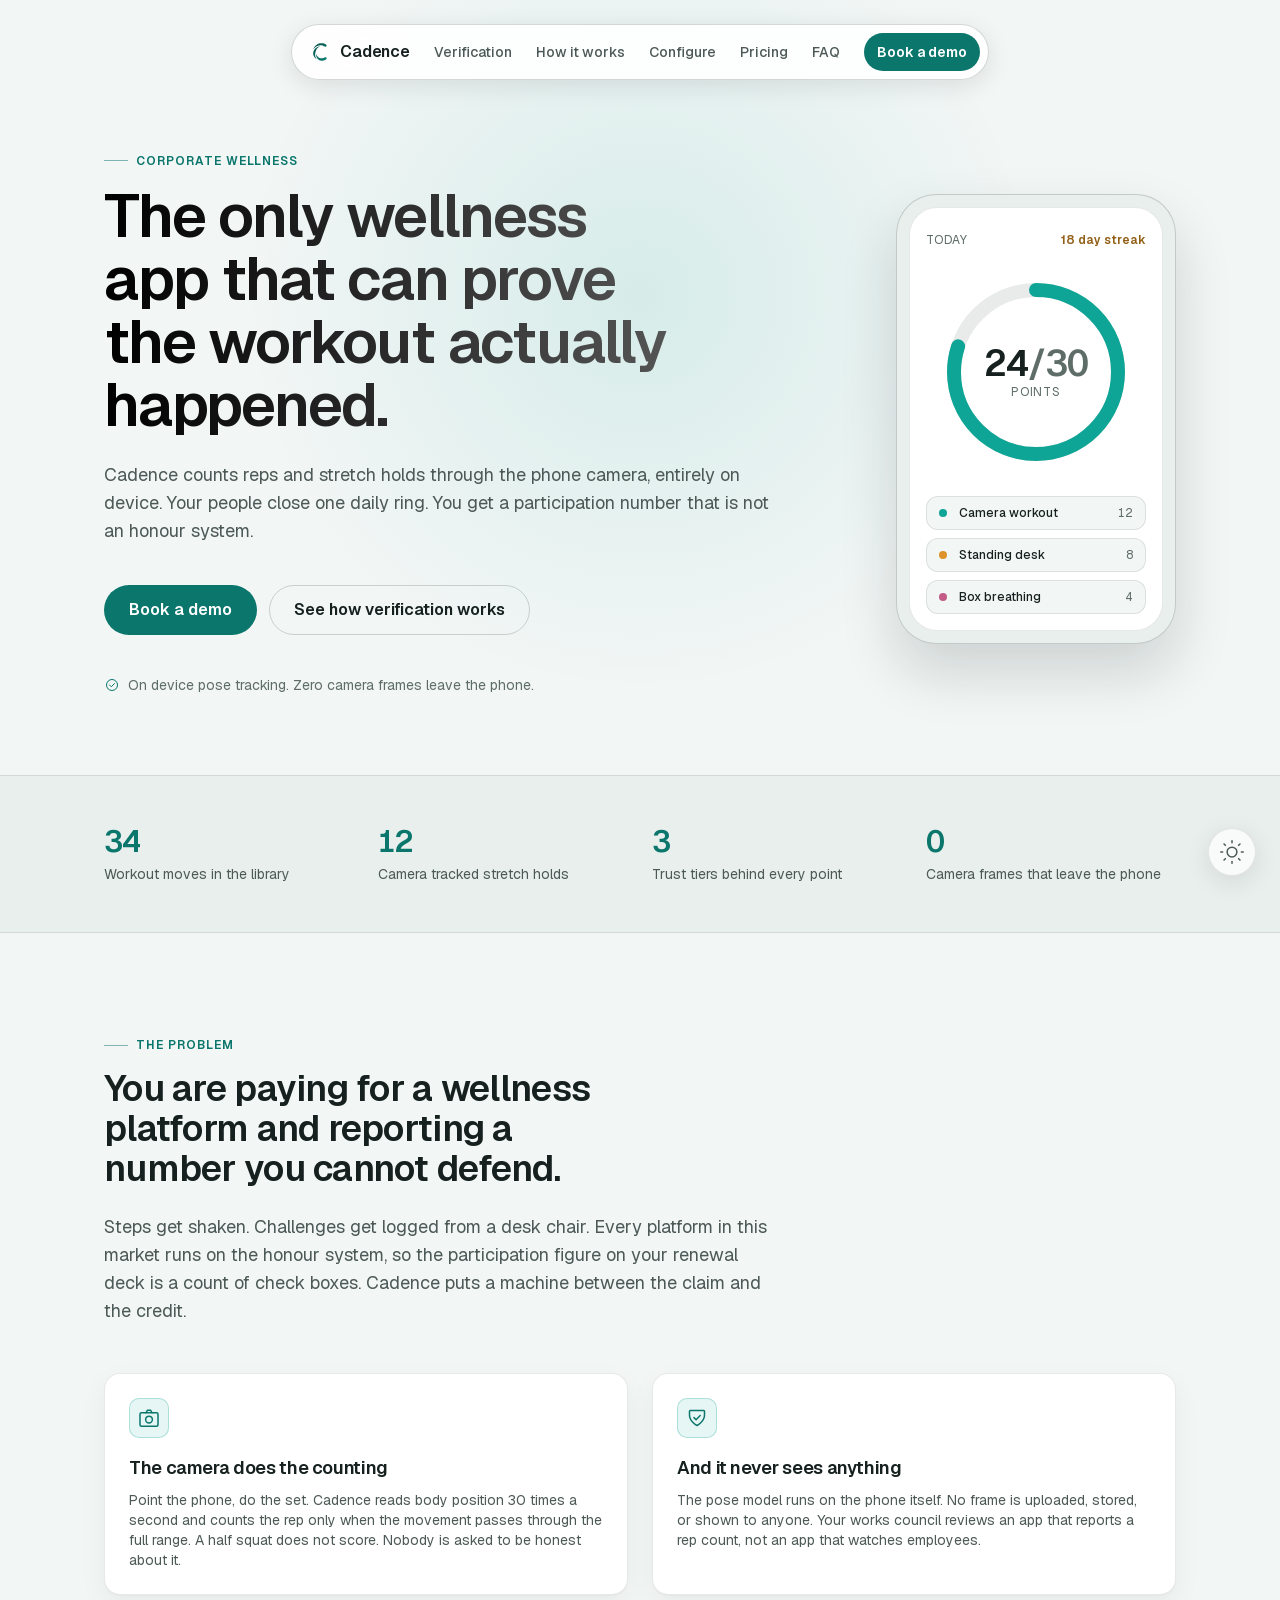
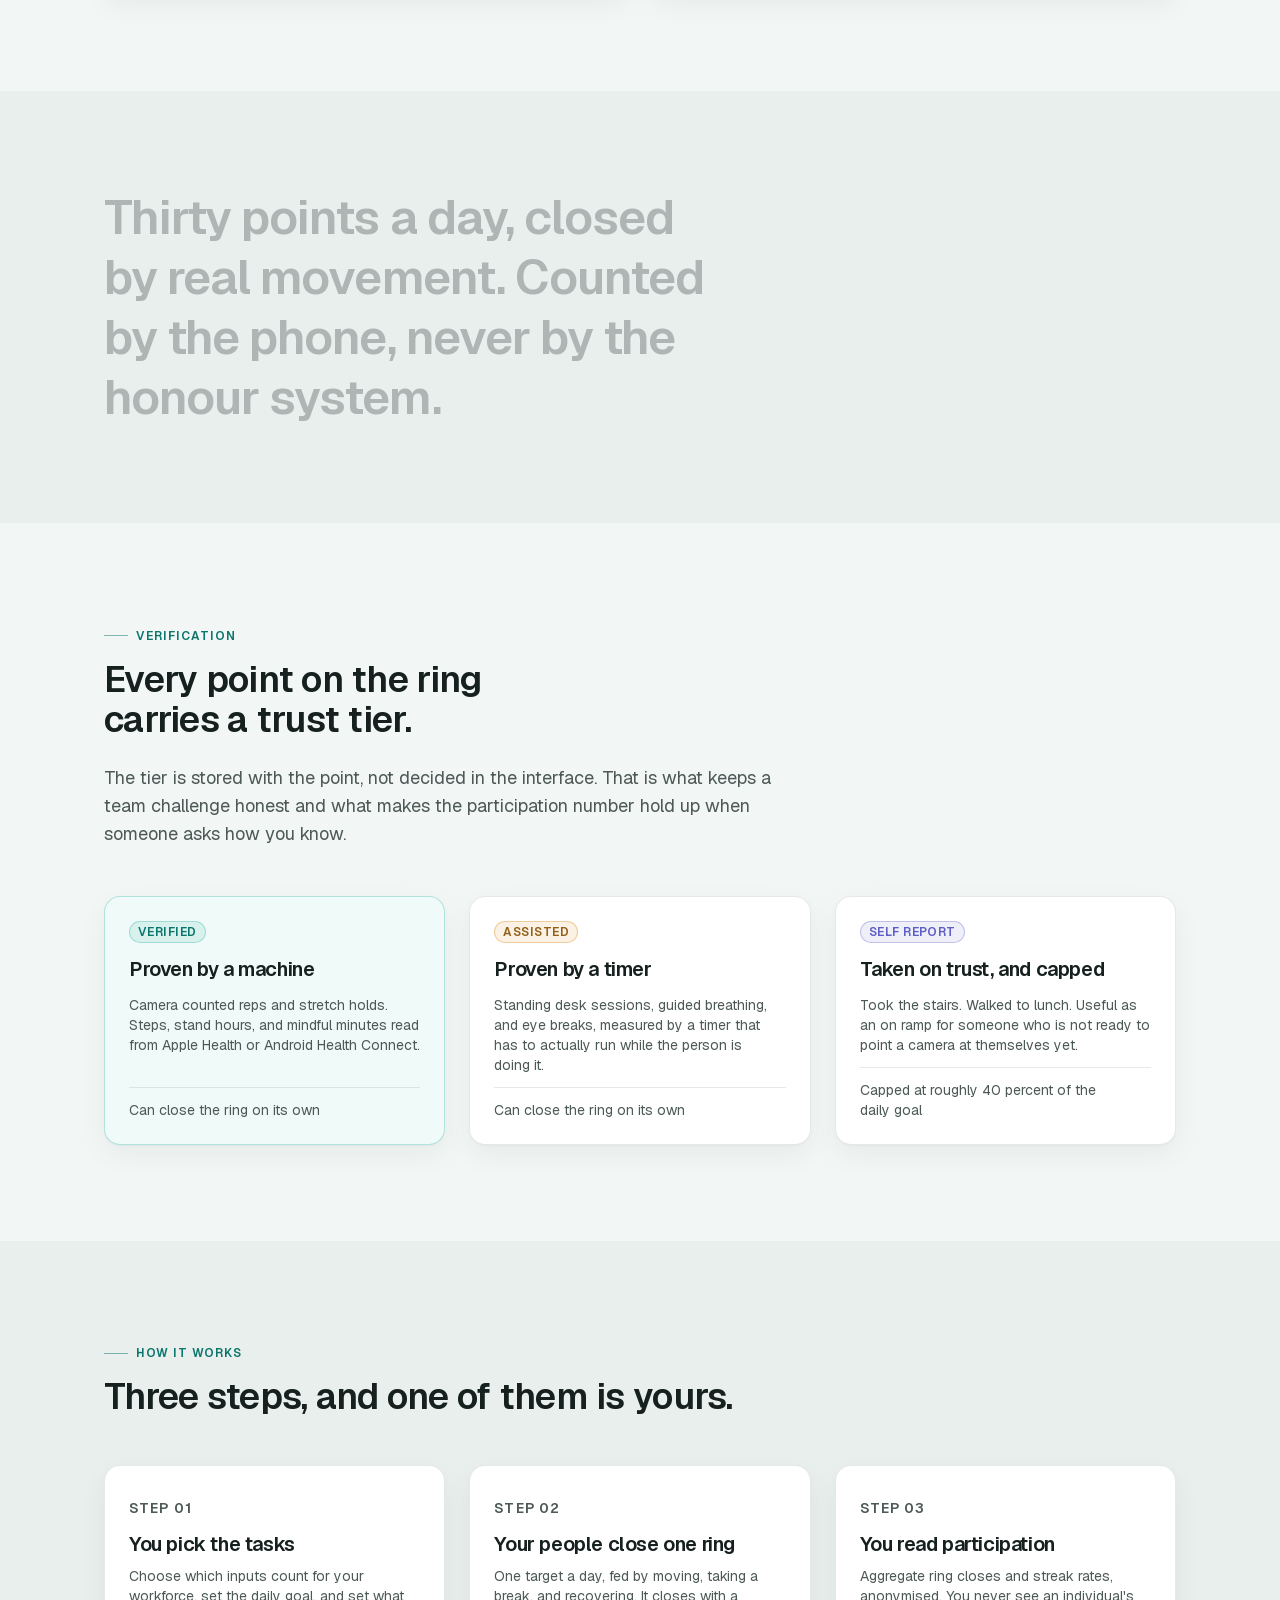
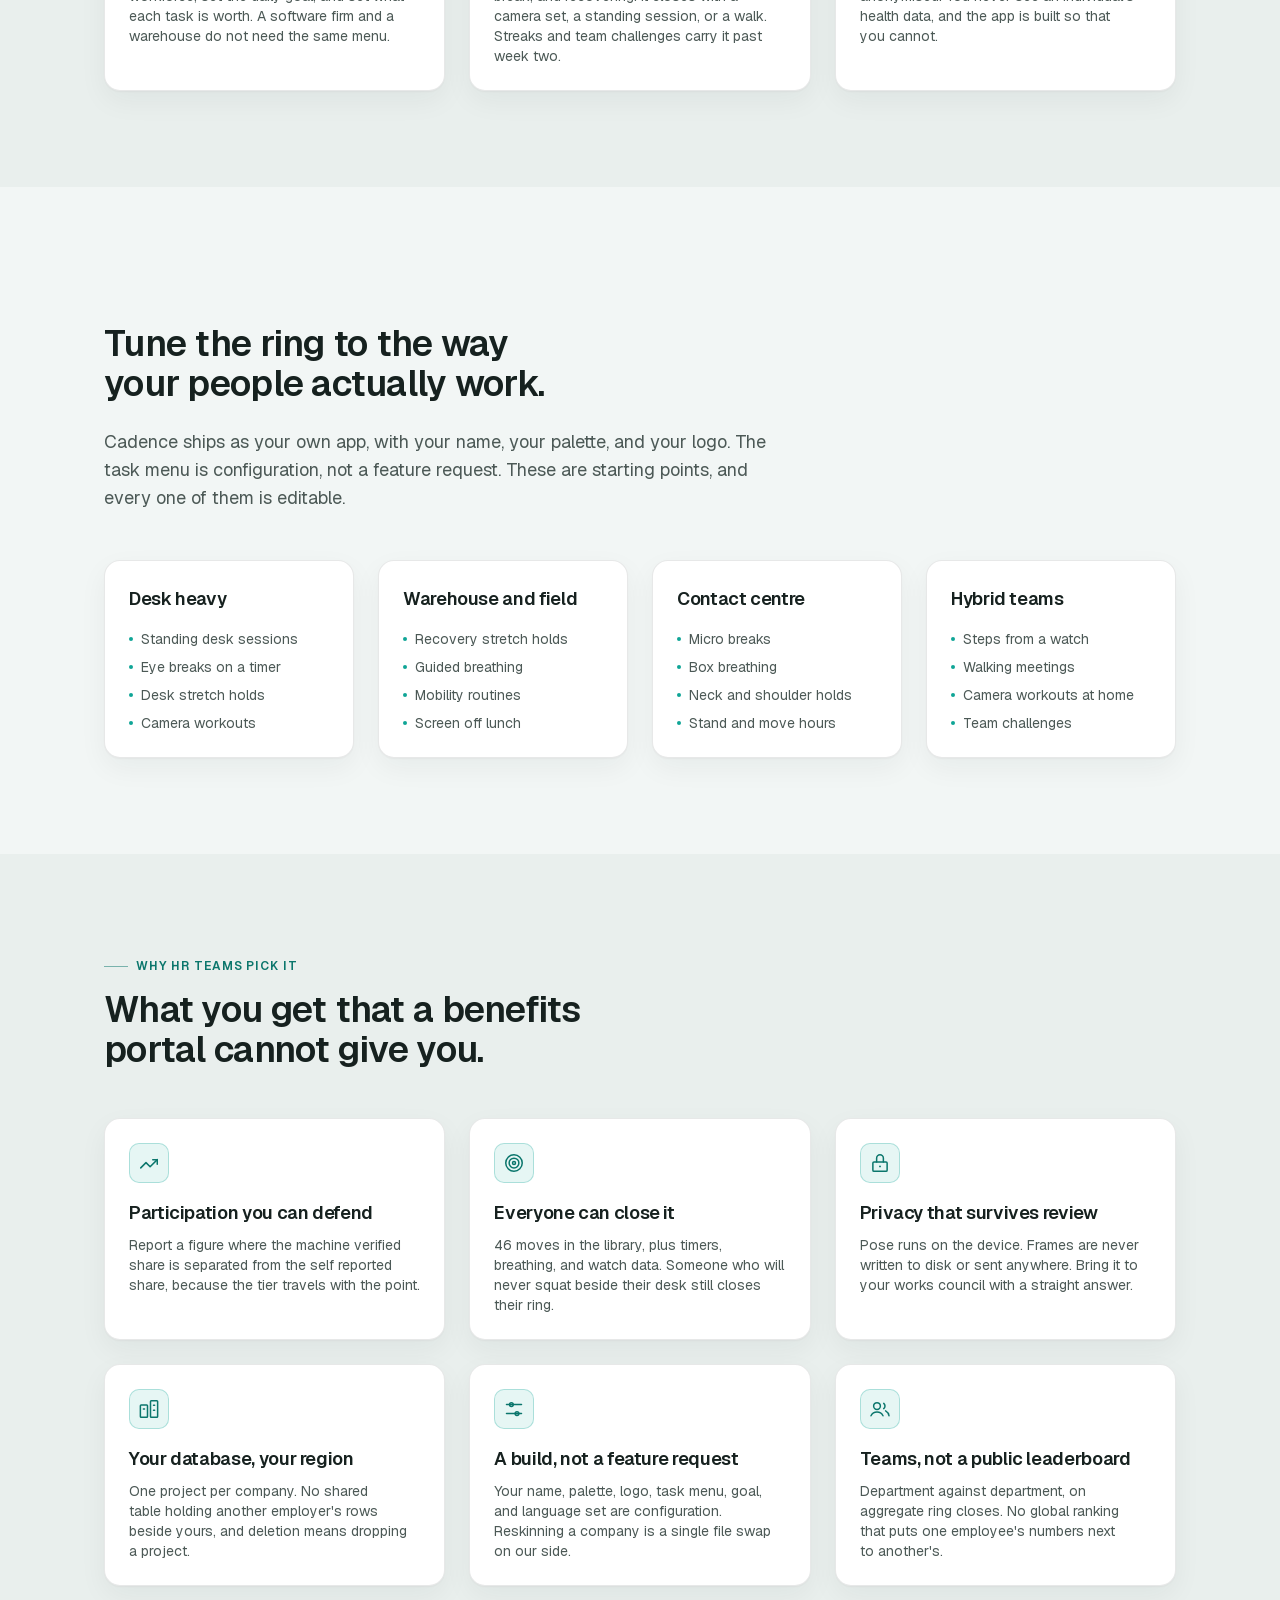
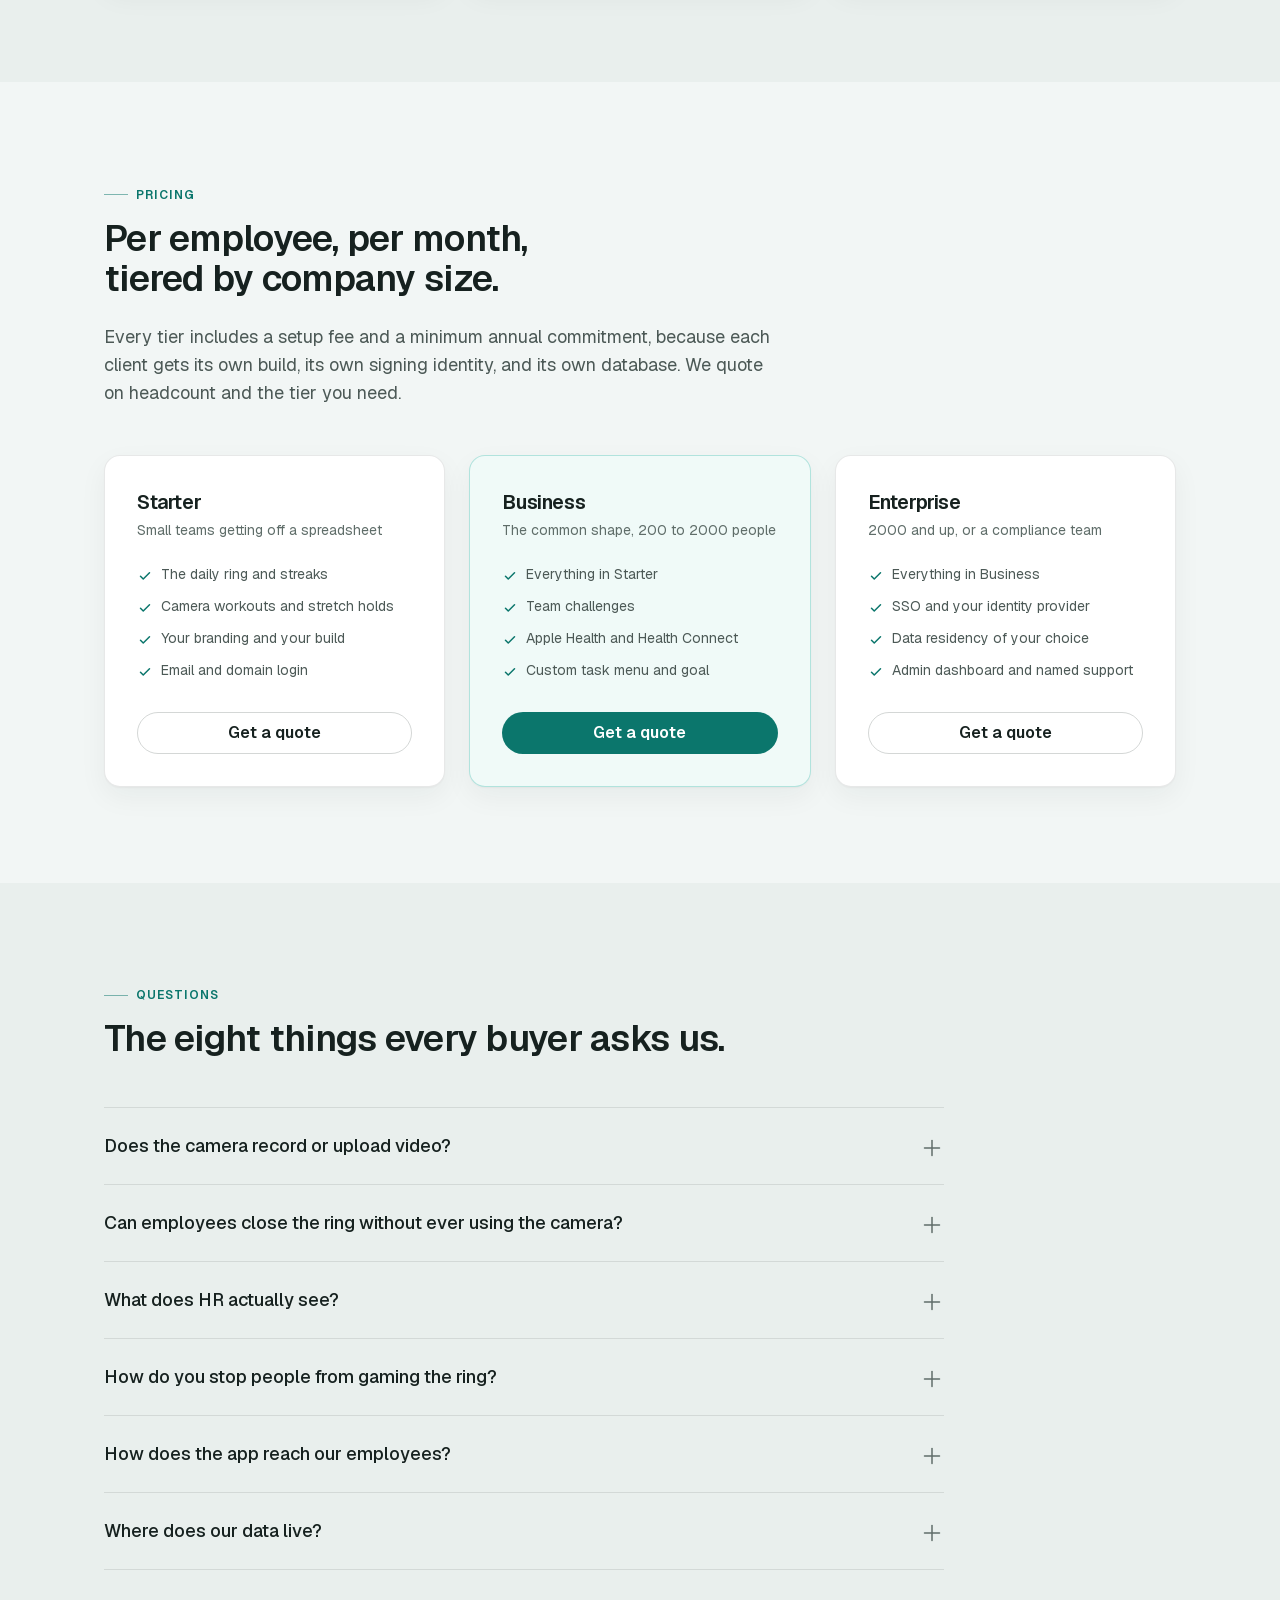
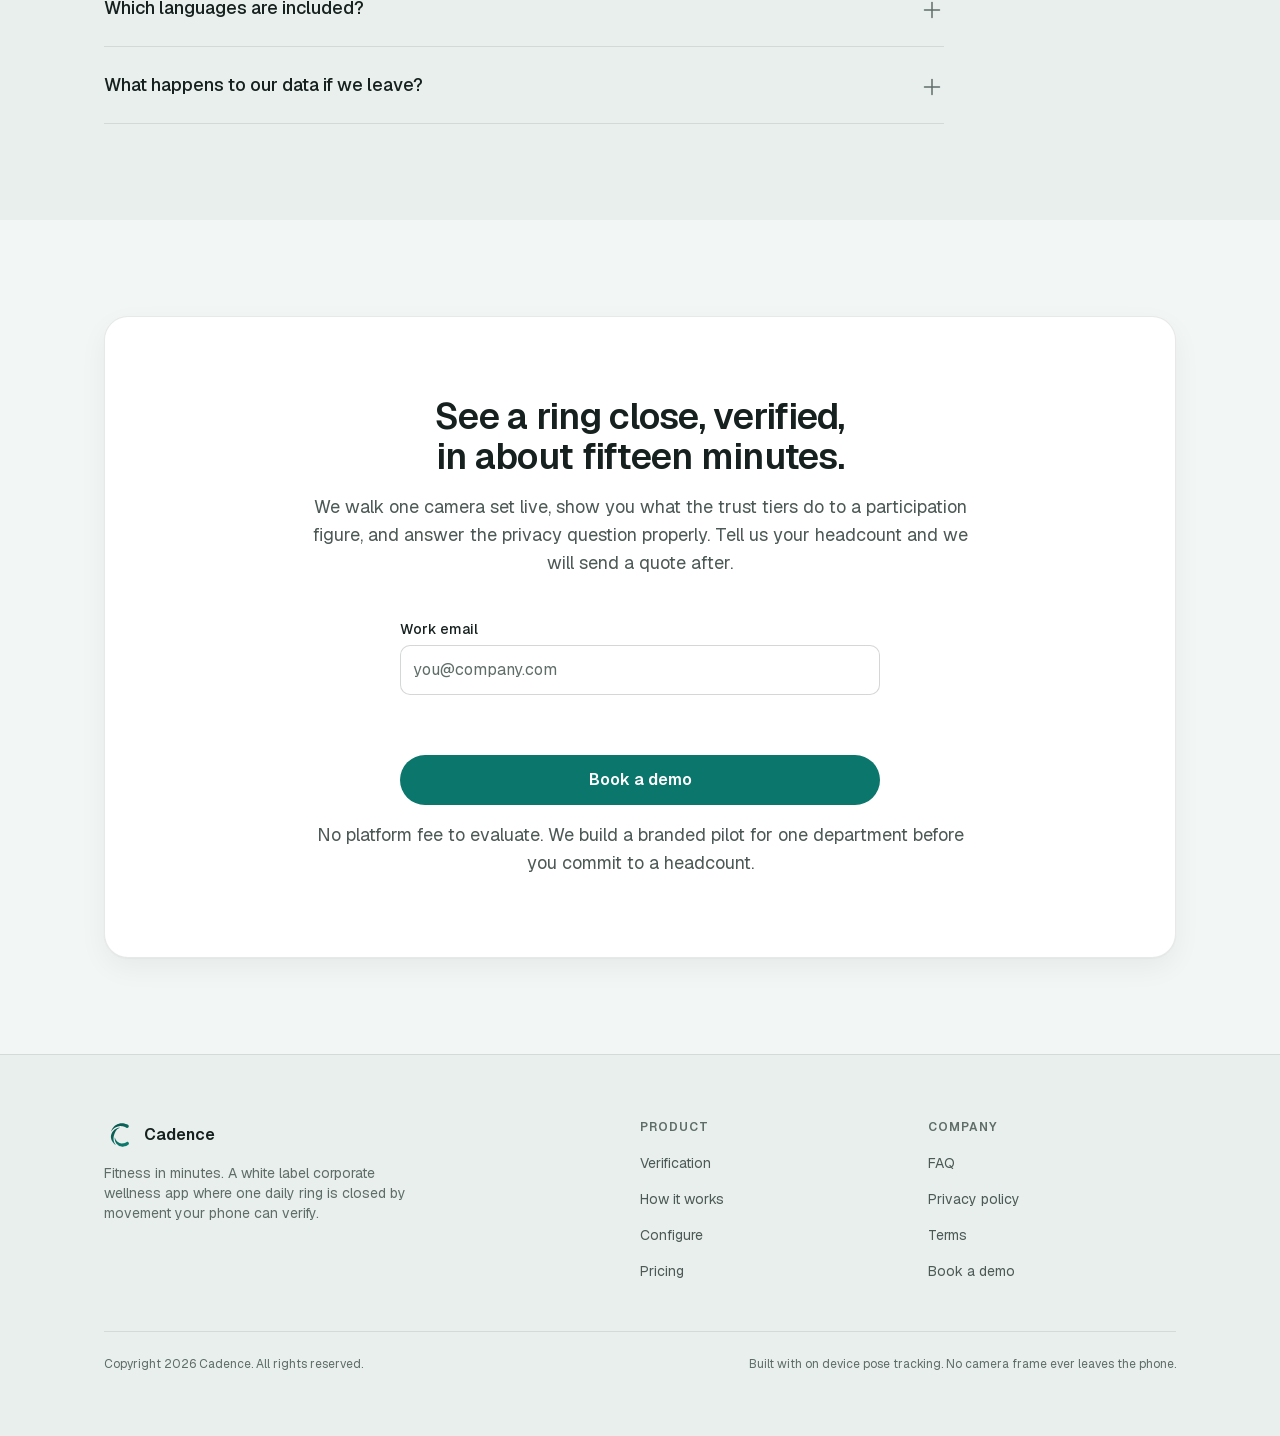
==== commit 3a1fbb2f: "Move the theme toggle out of the nav pill It sat between the brand and the CTA, which pushed "Book a" ====
--- a/index.html
+++ b/index.html
@@ -131,23 +131,6 @@
           <li><a href="#faq">FAQ</a></li>
         </ul>
 
-        <button class="nav__theme" id="theme-toggle" type="button" aria-label="Switch to dark theme">
-          <svg class="icon-sun" viewBox="0 0 256 256" fill="none" stroke="currentColor" stroke-width="16" stroke-linecap="round" aria-hidden="true">
-            <circle cx="128" cy="128" r="52" />
-            <line x1="128" y1="28" x2="128" y2="8" />
-            <line x1="128" y1="248" x2="128" y2="228" />
-            <line x1="28" y1="128" x2="8" y2="128" />
-            <line x1="248" y1="128" x2="228" y2="128" />
-            <line x1="57" y1="57" x2="43" y2="43" />
-            <line x1="213" y1="213" x2="199" y2="199" />
-            <line x1="57" y1="199" x2="43" y2="213" />
-            <line x1="213" y1="43" x2="199" y2="57" />
-          </svg>
-          <svg class="icon-moon" viewBox="0 0 256 256" fill="none" stroke="currentColor" stroke-width="16" stroke-linejoin="round" aria-hidden="true">
-            <path d="M216 152A96 96 0 0 1 104 40a96 96 0 1 0 112 112Z" />
-          </svg>
-        </button>
-
         <a class="btn btn--primary btn--sm" href="#demo">Book a demo</a>
 
         <button
@@ -163,6 +146,23 @@
         </button>
       </div>
     </nav>
+
+    <button class="theme-fab" id="theme-toggle" type="button" aria-label="Switch to dark theme">
+      <svg class="icon-sun" viewBox="0 0 256 256" fill="none" stroke="currentColor" stroke-width="16" stroke-linecap="round" aria-hidden="true">
+        <circle cx="128" cy="128" r="52" />
+        <line x1="128" y1="28" x2="128" y2="8" />
+        <line x1="128" y1="248" x2="128" y2="228" />
+        <line x1="28" y1="128" x2="8" y2="128" />
+        <line x1="248" y1="128" x2="228" y2="128" />
+        <line x1="57" y1="57" x2="43" y2="43" />
+        <line x1="213" y1="213" x2="199" y2="199" />
+        <line x1="57" y1="199" x2="43" y2="213" />
+        <line x1="213" y1="43" x2="199" y2="57" />
+      </svg>
+      <svg class="icon-moon" viewBox="0 0 256 256" fill="none" stroke="currentColor" stroke-width="16" stroke-linejoin="round" aria-hidden="true">
+        <path d="M216 152A96 96 0 0 1 104 40a96 96 0 1 0 112 112Z" />
+      </svg>
+    </button>
 
     <div class="menu" id="menu" data-open="false" hidden>
       <a href="#verification">Verification</a>
--- a/assets/css/styles.css
+++ b/assets/css/styles.css
@@ -278,55 +278,65 @@
 
 /* ── Theme toggle ──────────────────────────────────────────────────────────── */
 
-.nav__theme {
+/* Floats clear of the nav pill, bottom right. Below the mobile menu overlay (40)
+   so the open menu covers it rather than sitting on top of it. */
+.theme-fab {
+  position: fixed;
+  right: var(--s-300);
+  bottom: var(--s-300);
+  z-index: 30;
   display: grid;
   place-items: center;
-  width: var(--s-400);
-  height: var(--s-400);
-  flex-shrink: 0;
-  border: 0;
+  width: var(--s-600);
+  height: var(--s-600);
   padding: 0;
-  background: transparent;
+  border: 1px solid var(--border);
+  border-radius: 9999px;
+  background: var(--nav-bg);
+  backdrop-filter: blur(20px) saturate(160%);
+  -webkit-backdrop-filter: blur(20px) saturate(160%);
+  box-shadow: var(--shadow-nav);
   color: var(--text-dim);
-  border-radius: 9999px;
   cursor: pointer;
-  transition: color 300ms var(--ease), background 300ms var(--ease);
-}
-
-.nav__theme:hover {
+  transition: color 300ms var(--ease), background 300ms var(--ease),
+    border-color 300ms var(--ease), transform 300ms var(--ease);
+}
+
+.theme-fab:hover {
   color: var(--brand-text);
-  background: var(--tint-brand);
-}
-
-.nav__theme:active {
+  border-color: var(--brand-text);
+  transform: translateY(-2px);
+}
+
+.theme-fab:active {
   transform: scale(0.94);
 }
 
-.nav__theme svg {
+.theme-fab svg {
   width: var(--s-300);
   height: var(--s-300);
 }
 
 /* Sun in light, moon in dark: the icon shows the theme you are in. */
-.nav__theme .icon-moon {
+.theme-fab .icon-moon {
   display: none;
 }
 
 @media (prefers-color-scheme: dark) {
-  :root:not([data-theme='light']) .nav__theme .icon-sun {
+  :root:not([data-theme='light']) .theme-fab .icon-sun {
     display: none;
   }
 
-  :root:not([data-theme='light']) .nav__theme .icon-moon {
+  :root:not([data-theme='light']) .theme-fab .icon-moon {
     display: block;
   }
 }
 
-:root[data-theme='dark'] .nav__theme .icon-sun {
+:root[data-theme='dark'] .theme-fab .icon-sun {
   display: none;
 }
 
-:root[data-theme='dark'] .nav__theme .icon-moon {
+:root[data-theme='dark'] .theme-fab .icon-moon {
   display: block;
 }
 
@@ -528,14 +538,6 @@
 @media (min-width: 900px) {
   .nav__links {
     display: flex;
-  }
-}
-
-/* Below the links breakpoint the pill still carries brand, theme, CTA and burger.
-   The wide gap pushed the CTA label onto two lines at 390px. */
-@media (max-width: 899px) {
-  .nav__pill {
-    gap: var(--s-100);
   }
 }
 
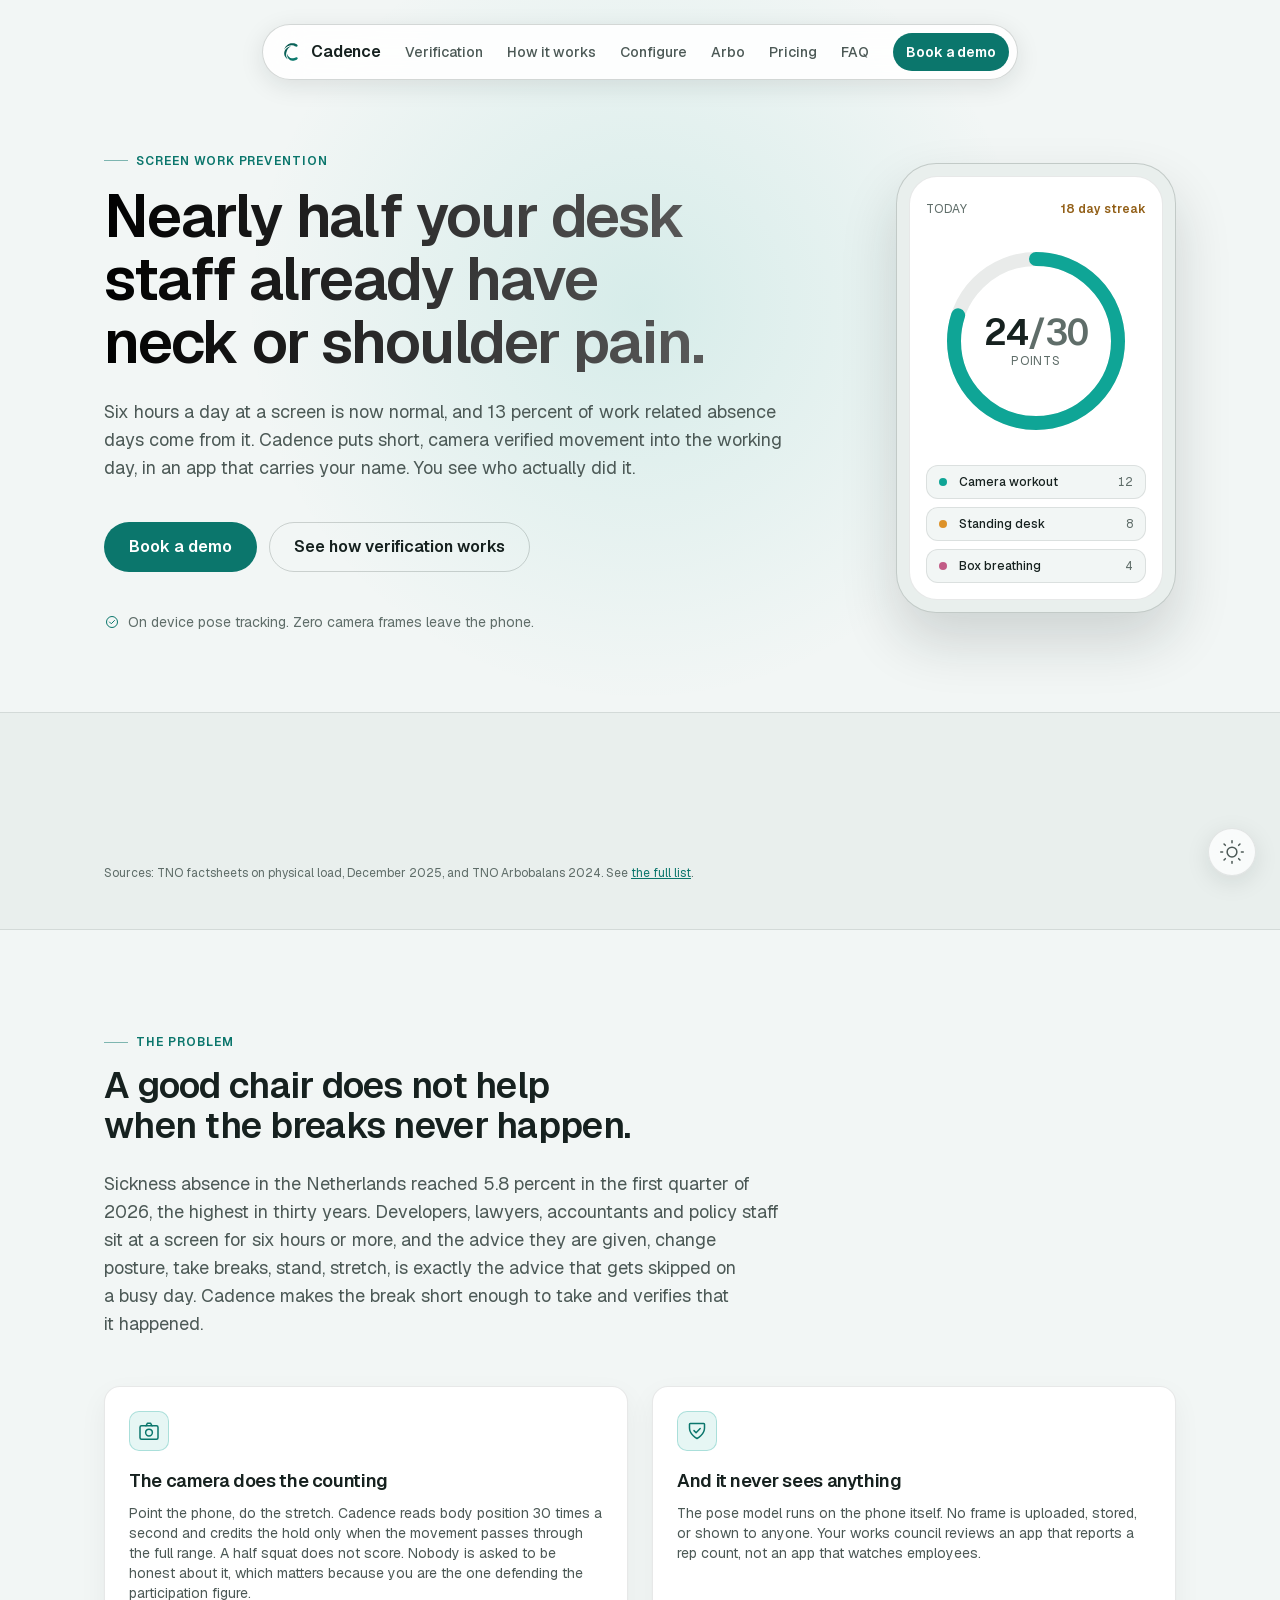
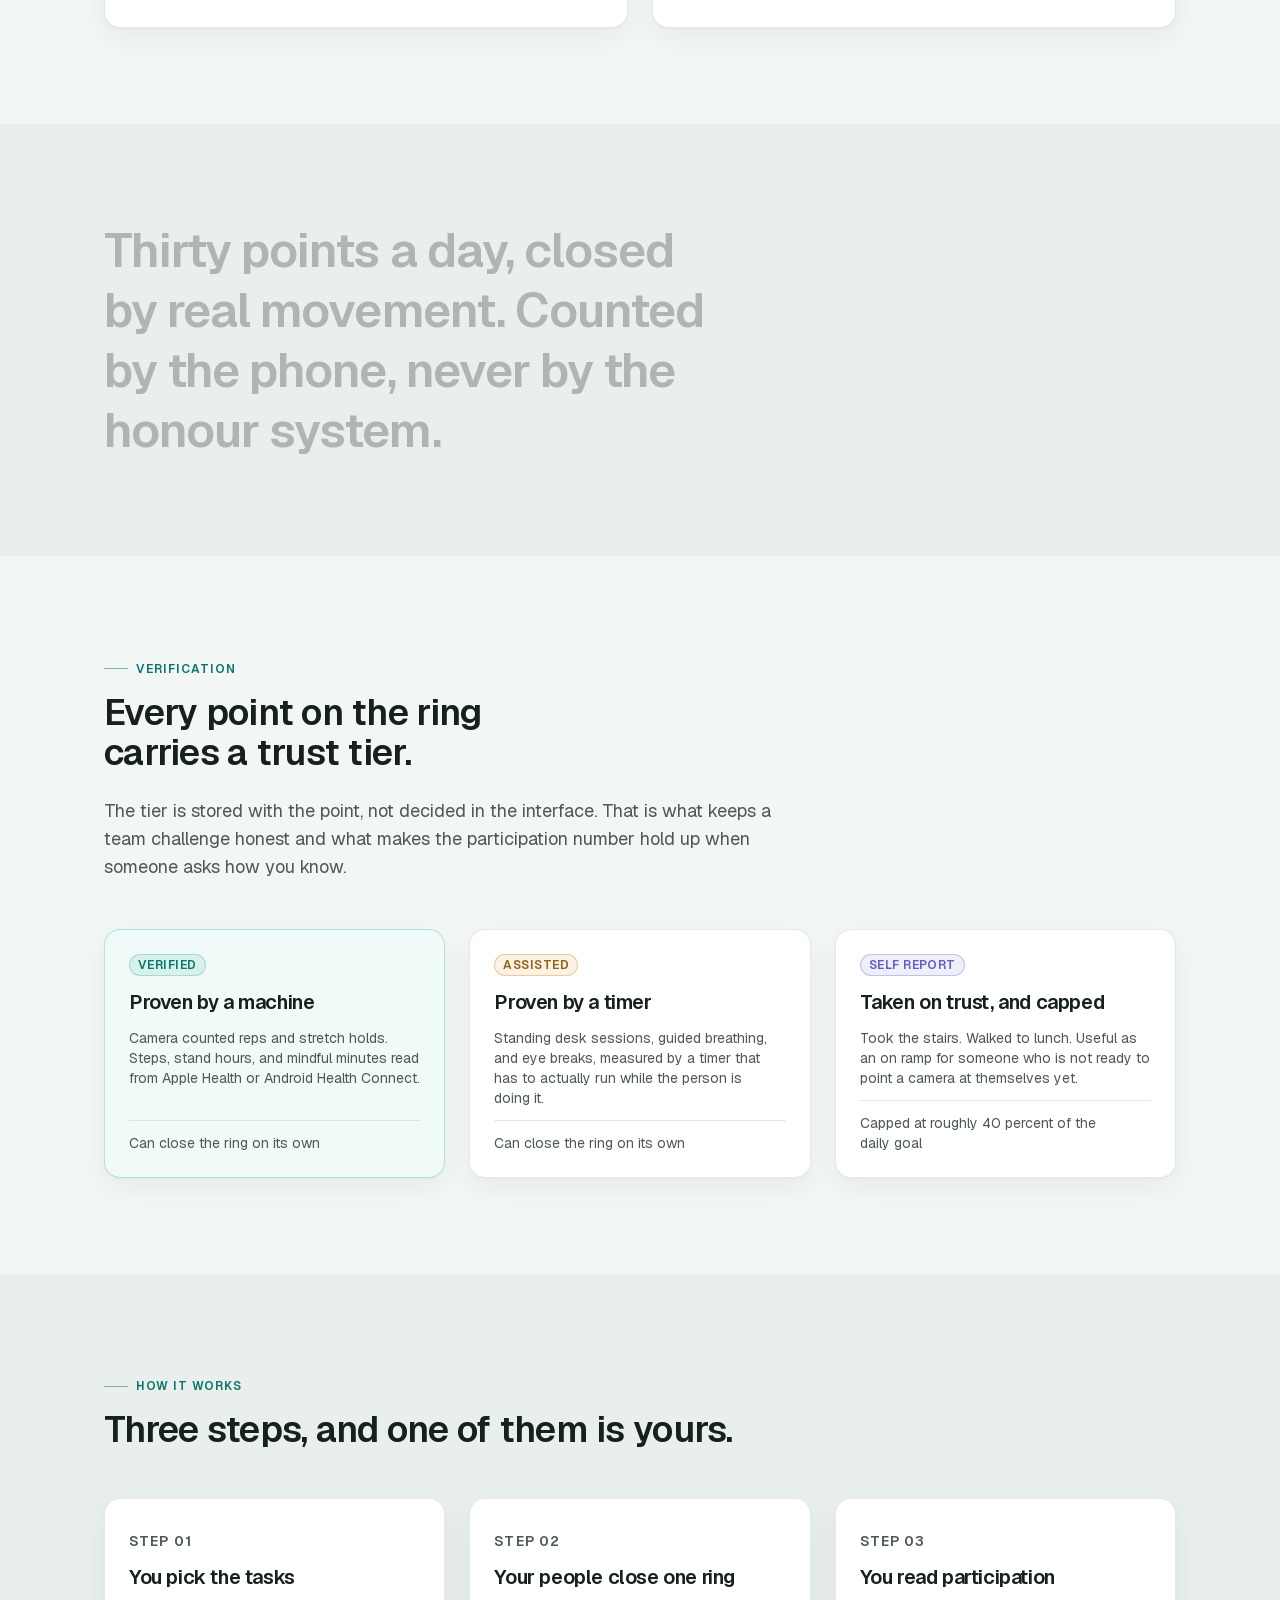
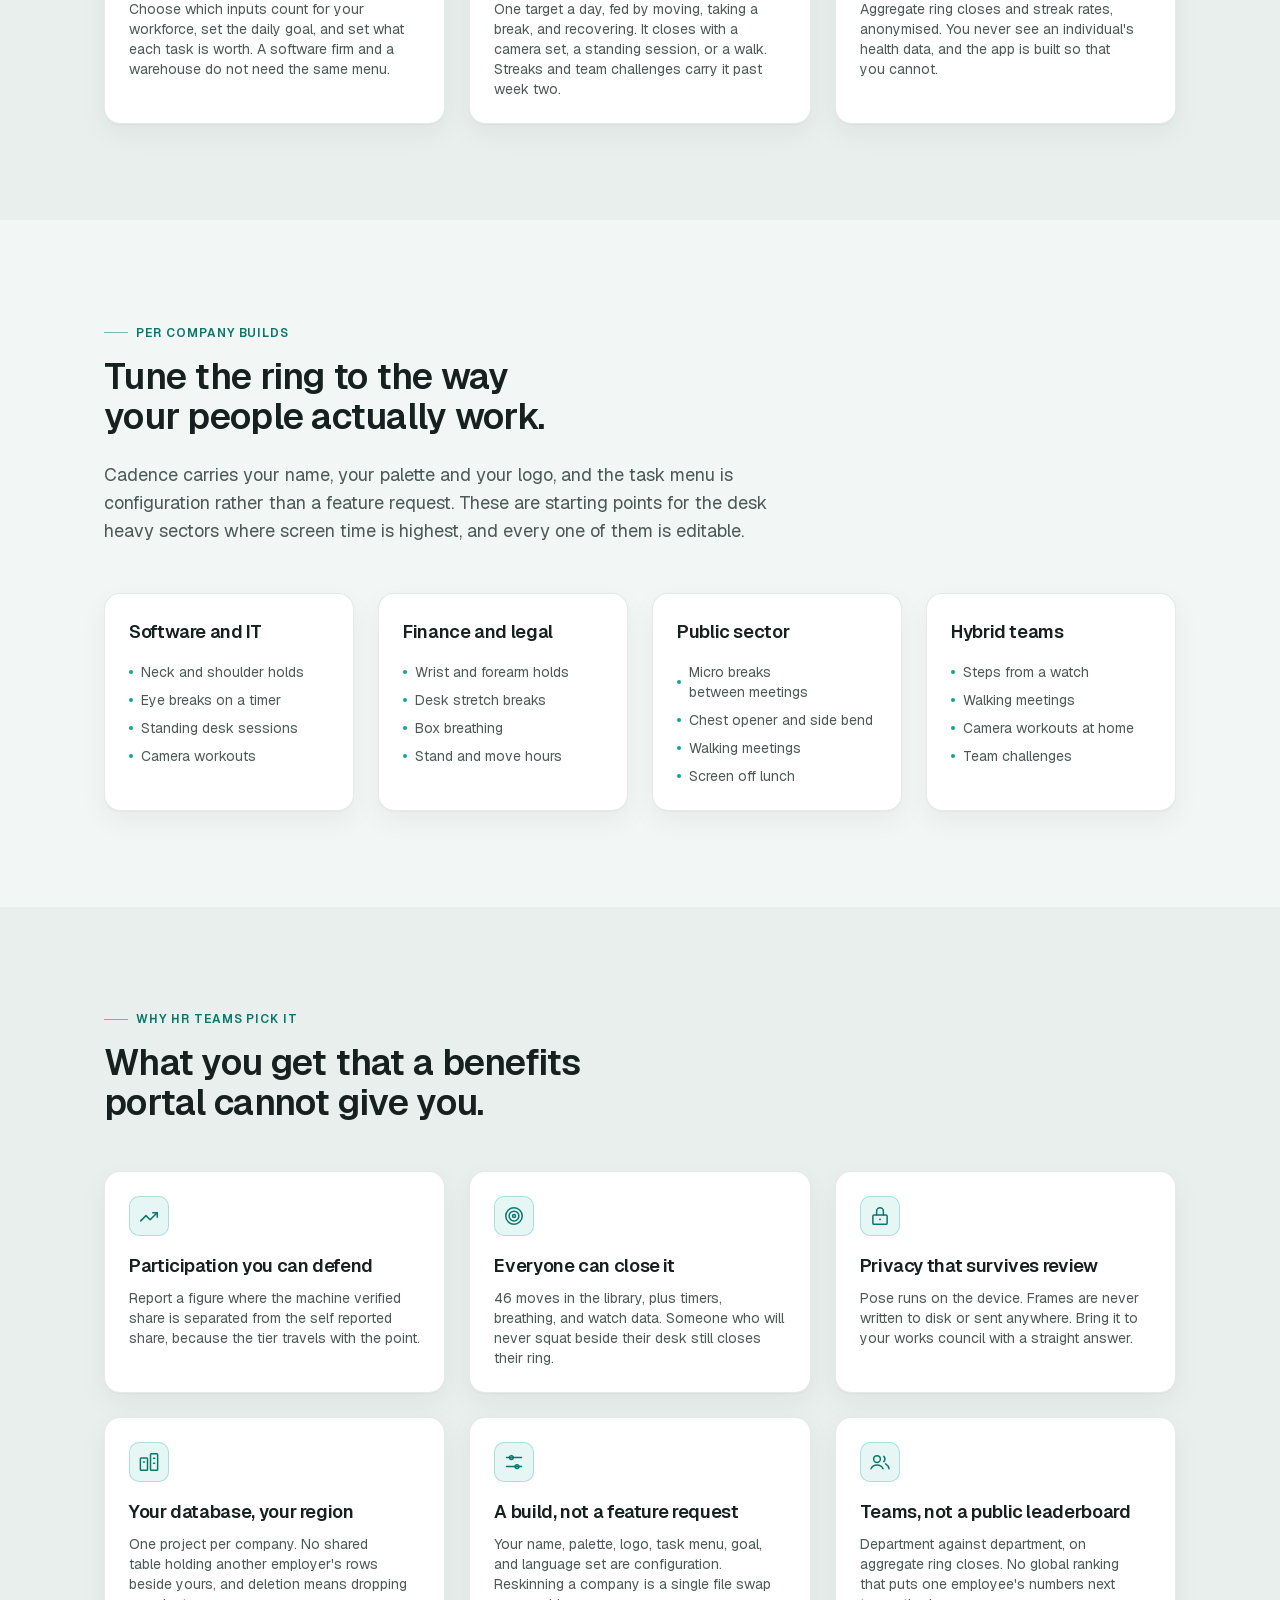
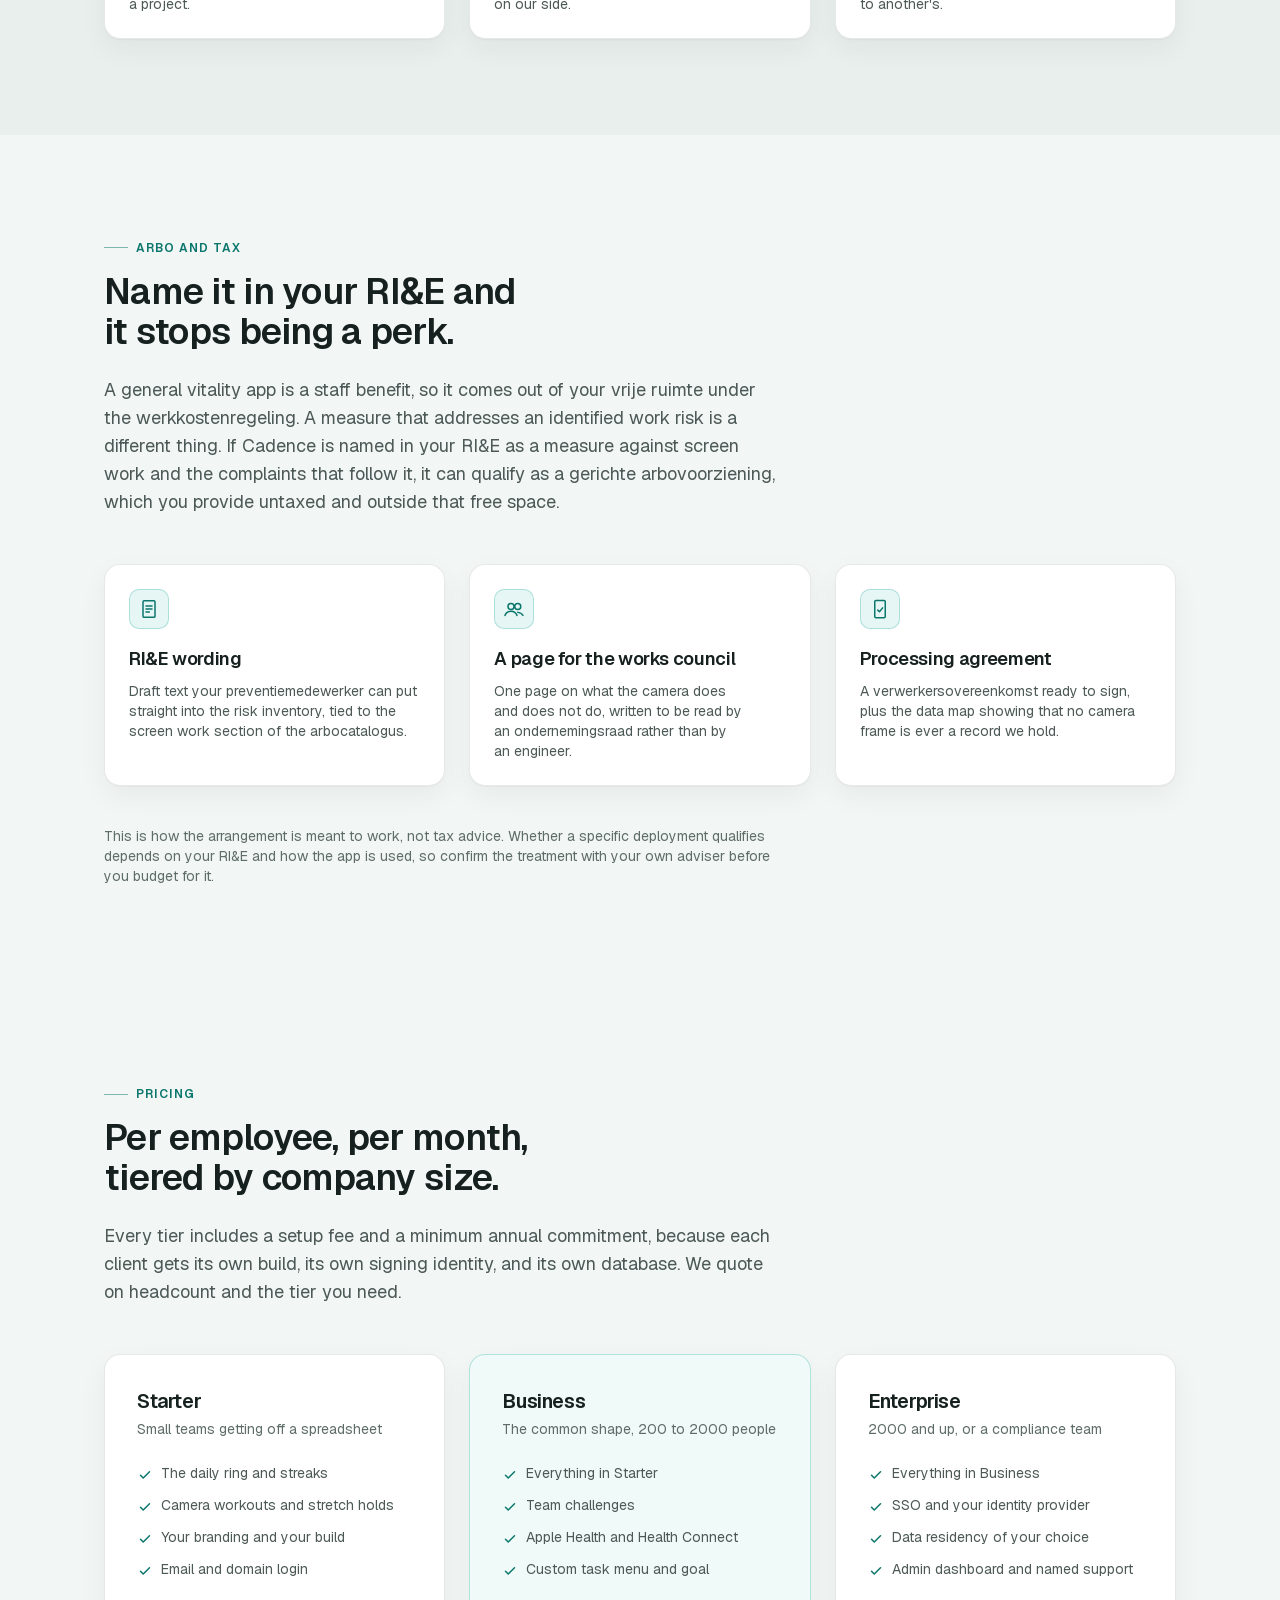
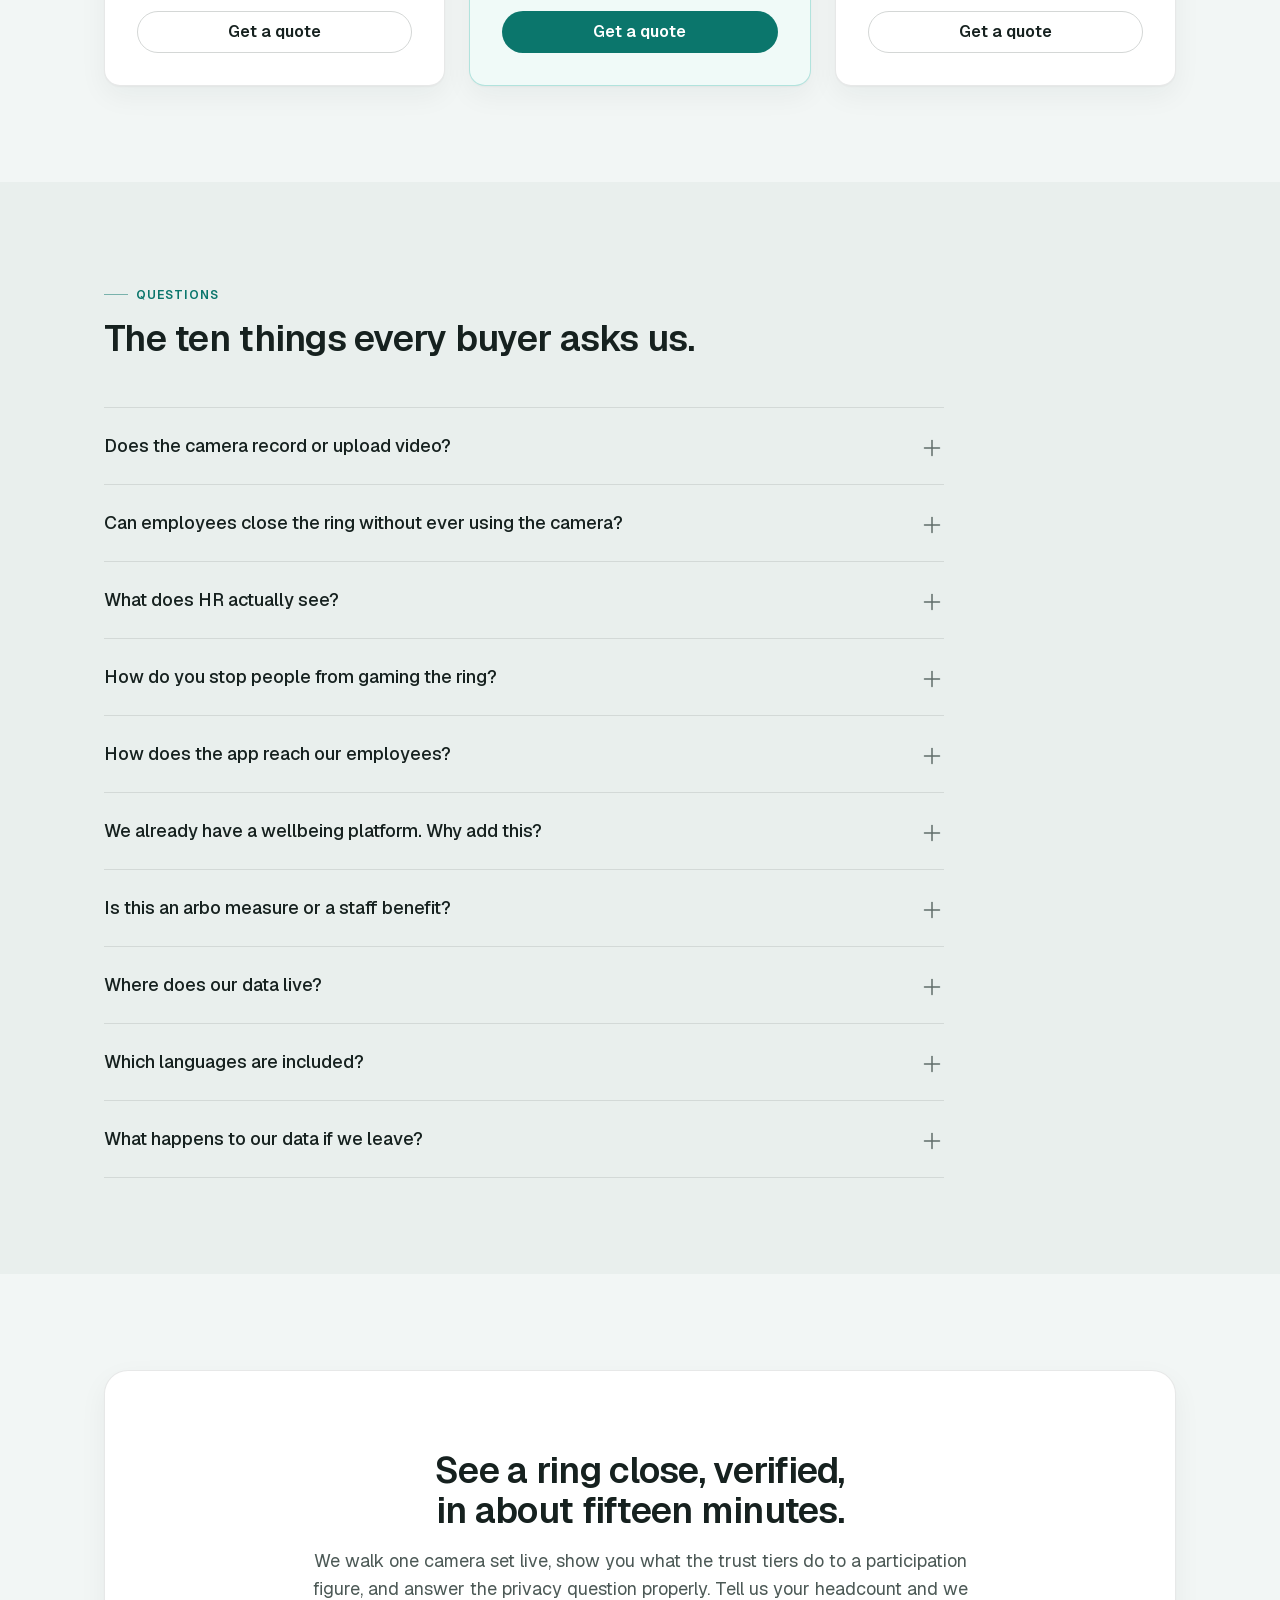
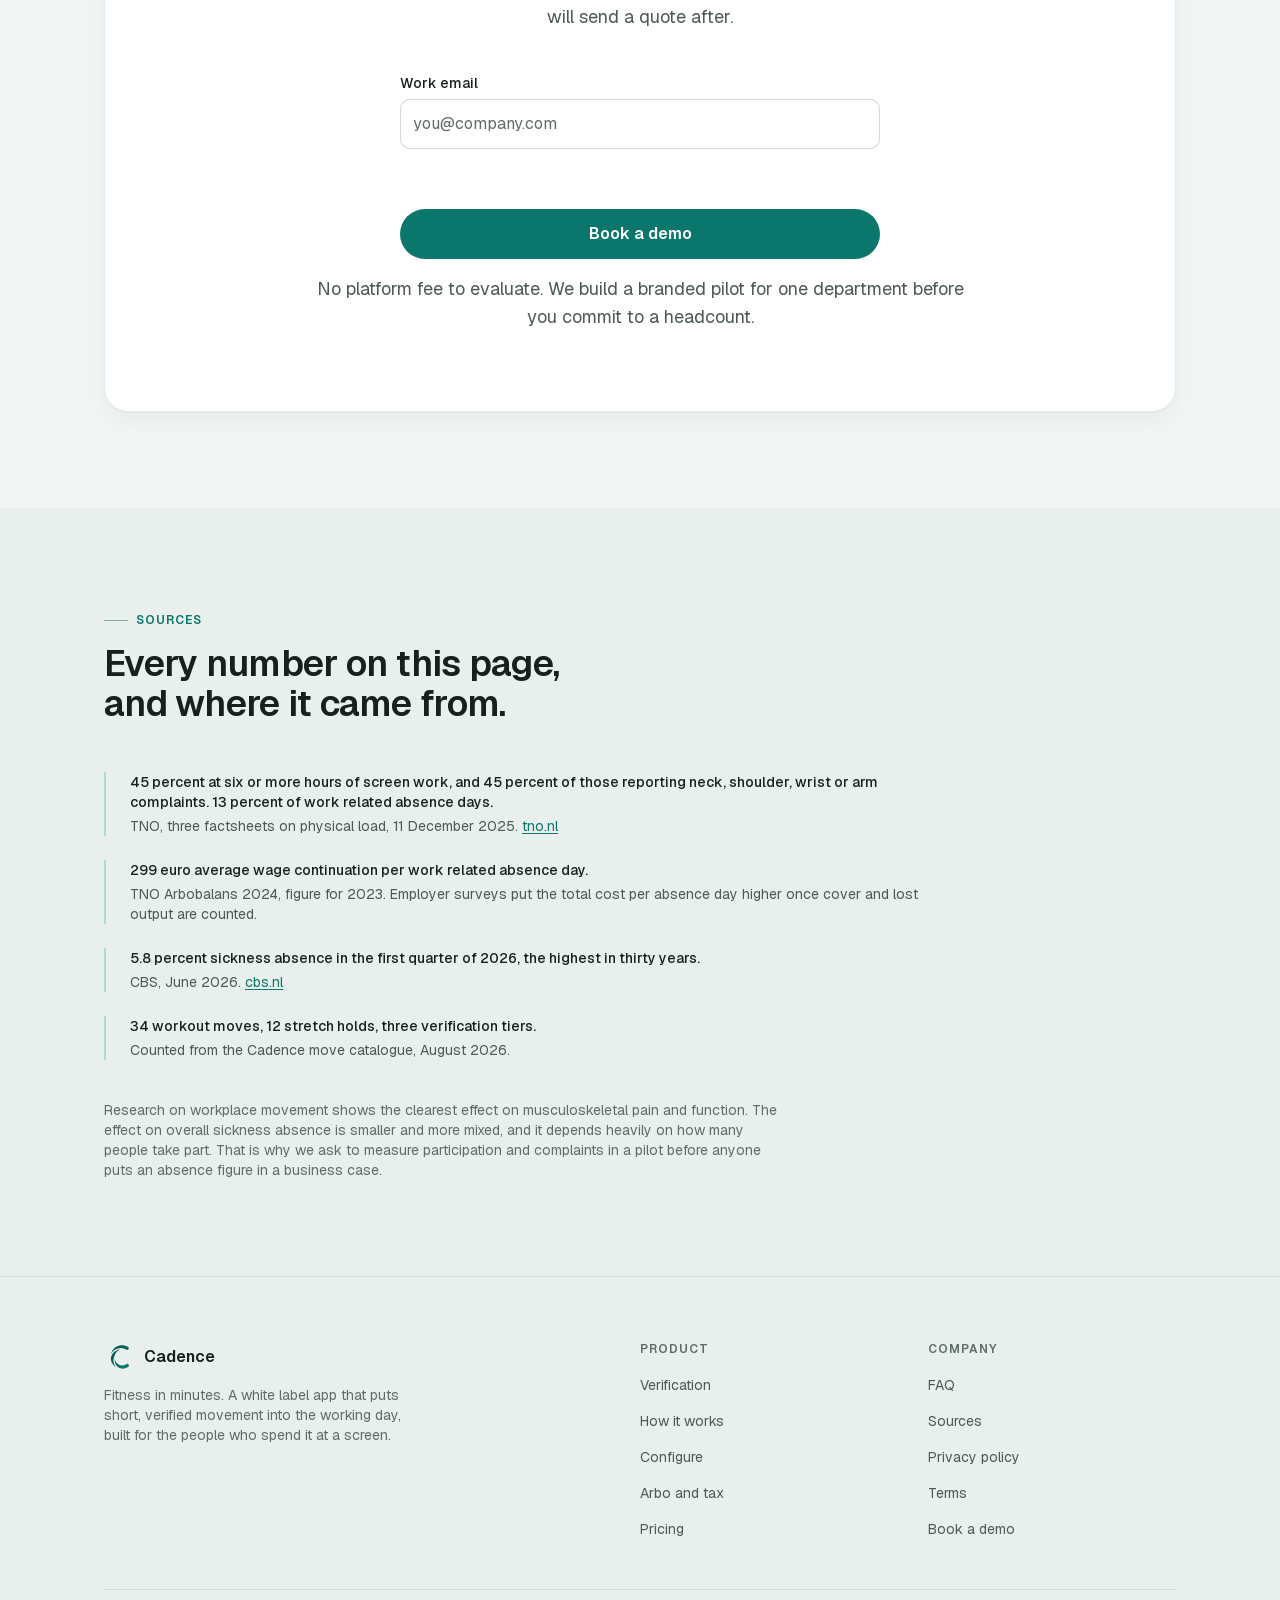
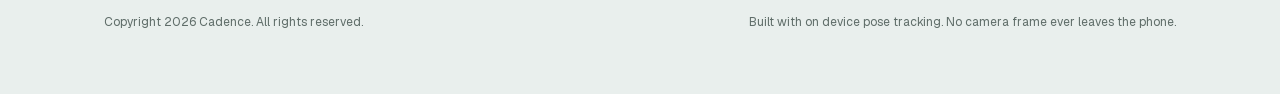
==== commit 11ea38f7: "Reposition on screen work and KANS, and correct the distribution claim The page led on verification," ====
--- a/index.html
+++ b/index.html
@@ -10,10 +10,10 @@
       } catch (e) {}
     </script>
     <meta name="viewport" content="width=device-width, initial-scale=1" />
-    <title>Cadence — corporate wellness that proves the workout happened</title>
+    <title>Cadence — prevent the absence that starts at a desk</title>
     <meta
       name="description"
-      content="Cadence counts reps and stretch holds with the phone camera, entirely on device. Your people close one daily ring. You get a participation number backed by machine verification, not an honour system."
+      content="More than four in ten desk workers spend six or more hours a day at a screen, and 13 percent of work related absence days come from it. Cadence puts short, camera verified movement into the working day, in your own branded app."
     />
     <meta name="robots" content="noindex" />
     <link rel="canonical" href="https://jeramai.github.io/cadence-site/" />
@@ -22,10 +22,10 @@
 
     <meta property="og:type" content="website" />
     <meta property="og:site_name" content="Cadence" />
-    <meta property="og:title" content="Corporate wellness that proves the workout happened" />
+    <meta property="og:title" content="Prevent the absence that starts at a desk" />
     <meta
       property="og:description"
-      content="On device camera verification for reps and stretch holds. One daily ring your whole workforce can close. Per company branded builds."
+      content="Short, camera verified movement in the working day, in your own branded app. Built for screen work and the neck, shoulder and arm complaints that come with it."
     />
     <meta property="og:url" content="https://jeramai.github.io/cadence-site/" />
     <meta property="og:image" content="https://jeramai.github.io/cadence-site/assets/img/og.png" />
@@ -56,7 +56,7 @@
             "name": "Can employees close the ring without ever using the camera?",
             "acceptedAnswer": {
               "@type": "Answer",
-              "text": "Yes, and that is the design. Standing timers, guided breathing, steps, stand hours, and mindful minutes from Apple Health or Health Connect all feed the same ring. The camera is the highest value path, never the only one."
+              "text": "Yes, and that is the design. Standing timers, guided breathing, steps, stand hours, and mindful minutes from Apple Health or Health Connect all feed the same ring. The camera is the highest value path, never the only one. Participation is the number you buy on, so the ring has to be closeable by everyone."
             }
           },
           {
@@ -72,7 +72,7 @@
             "name": "How do you stop people from gaming the ring?",
             "acceptedAnswer": {
               "@type": "Answer",
-              "text": "Every input carries a trust tier. Machine verified inputs and timer assisted inputs can close the ring on their own. Honour system check offs are capped at roughly 40 percent of the daily goal, so a participation number can never be made of check boxes alone."
+              "text": "Every input carries a trust tier. Machine verified and timer assisted inputs can close the ring on their own. Honour system check offs are capped at roughly 40 percent of the daily goal, so a participation number can never be made of check boxes alone. The cap is enforced where the points are awarded, not in the interface."
             }
           },
           {
@@ -80,7 +80,23 @@
             "name": "How does the app reach our employees?",
             "acceptedAnswer": {
               "@type": "Answer",
-              "text": "Each company gets its own build, distributed as an unlisted App Store app and the Play equivalent. It does not appear in search, charts, or categories. Employees install it from a direct link that you give them."
+              "text": "They install Cadence and sign in with your company domain, and from the first screen it carries your name, your logo and your colours. That branding is standard and it is what your people see every day. A separate store listing under your own company name is a paid upgrade rather than the default, because shipping near identical apps to the public App Store runs into Apple's rules on duplicate apps. Where a private listing is genuinely needed we use Apple Business Manager and the managed equivalent on Play, which needs an account on your side."
+            }
+          },
+          {
+            "@type": "Question",
+            "name": "We already have a wellbeing platform. Why add this?",
+            "acceptedAnswer": {
+              "@type": "Answer",
+              "text": "Most of them solve a different problem. Mental health services, gym networks and benefits portals all sit next to Cadence rather than on top of it, and none of them address the neck and shoulder complaints that come from screen work. If you already run one, the honest test is whether anything in your current stack gets someone out of their chair during the working day and can show you that it happened. Adding a fourth app nobody opens helps nobody, which is why the whole design is short sessions, your branding, and verification."
+            }
+          },
+          {
+            "@type": "Question",
+            "name": "Is this an arbo measure or a staff benefit?",
+            "acceptedAnswer": {
+              "@type": "Answer",
+              "text": "It is built to be an arbo measure. Named in your RI&E as a measure against screen work and the complaints that follow it, it can qualify as a gerichte arbovoorziening under the werkkostenregeling, which means you provide it untaxed rather than out of your vrije ruimte. We supply the RI&E wording, the works council page and the processing agreement. Confirm the tax treatment with your own adviser, because it depends on your risk inventory and on how the app is used."
             }
           },
           {
@@ -96,7 +112,7 @@
             "name": "Which languages are included?",
             "acceptedAnswer": {
               "@type": "Answer",
-              "text": "The base package ships English. Every additional language is a paid add on, enabled per company. A company that buys one language never sees a language switcher."
+              "text": "The base package ships English. Every additional language is a paid add on, enabled per company. A company that buys one language never sees a language switcher in the app."
             }
           },
           {
@@ -127,6 +143,7 @@
           <li><a href="#verification">Verification</a></li>
           <li><a href="#how">How it works</a></li>
           <li><a href="#configure">Configure</a></li>
+          <li><a href="#arbo">Arbo</a></li>
           <li><a href="#pricing">Pricing</a></li>
           <li><a href="#faq">FAQ</a></li>
         </ul>
@@ -168,6 +185,7 @@
       <a href="#verification">Verification</a>
       <a href="#how">How it works</a>
       <a href="#configure">Configure</a>
+      <a href="#arbo">Arbo and tax</a>
       <a href="#pricing">Pricing</a>
       <a href="#faq">FAQ</a>
     </div>
@@ -179,15 +197,12 @@
       <section class="hero">
         <div class="wrap hero__grid">
           <div>
-            <p class="eyebrow">Corporate wellness</p>
-            <h1>
-              The only wellness app that can prove<br />
-              the workout actually happened.
-            </h1>
+            <p class="eyebrow">Screen work prevention</p>
+            <h1>Nearly half your desk staff already have neck or shoulder pain.</h1>
             <p class="hero__sub">
-              Cadence counts reps and stretch holds through the phone camera, entirely on
-              device. Your people close one daily ring. You get a participation number that
-              is not an honour system.
+              Six hours a day at a screen is now normal, and 13 percent of work related
+              absence days come from it. Cadence puts short, camera verified movement into the
+              working day, in an app that carries your name. You see who actually did it.
             </p>
 
             <div class="hero__cta">
@@ -251,26 +266,30 @@
       </section>
 
       <!-- ── Stat strip ───────────────────────────────────────────────────── -->
-      <section class="stats" aria-label="Cadence by the numbers">
+      <section class="stats" aria-label="The scale of the problem">
         <div class="wrap">
           <div class="stats__grid">
             <div data-anim>
-              <div class="stat__num">34</div>
-              <p class="stat__label">Workout moves in the library</p>
+              <div class="stat__num">45%</div>
+              <p class="stat__label">of workers spend six or more hours a day at a screen</p>
             </div>
             <div data-anim>
-              <div class="stat__num">12</div>
-              <p class="stat__label">Camera tracked stretch holds</p>
+              <div class="stat__num">45%</div>
+              <p class="stat__label">of those report neck, shoulder, wrist or arm complaints</p>
             </div>
             <div data-anim>
-              <div class="stat__num">3</div>
-              <p class="stat__label">Trust tiers behind every point</p>
+              <div class="stat__num">13%</div>
+              <p class="stat__label">of work related absence days come from long screen work</p>
             </div>
             <div data-anim>
-              <div class="stat__num">0</div>
-              <p class="stat__label">Camera frames that leave the phone</p>
-            </div>
-          </div>
+              <div class="stat__num">299</div>
+              <p class="stat__label">euro, the average wage cost of one work related absence day</p>
+            </div>
+          </div>
+          <p class="stats__source" data-anim>
+            Sources: TNO factsheets on physical load, December 2025, and TNO Arbobalans 2024.
+            See <a href="#sources">the full list</a>.
+          </p>
         </div>
       </section>
 
@@ -279,12 +298,15 @@
         <div class="wrap">
           <p class="eyebrow" data-anim>The problem</p>
           <h2 class="section-title" data-anim>
-            You are paying for a wellness platform and reporting a number you cannot defend.
+            A good chair does not help when the breaks never happen.
           </h2>
           <p class="section-lede" data-anim>
-            Steps get shaken. Challenges get logged from a desk chair. Every platform in this
-            market runs on the honour system, so the participation figure on your renewal deck
-            is a count of check boxes. Cadence puts a machine between the claim and the credit.
+            Sickness absence in the Netherlands reached 5.8 percent in the first quarter of
+            2026, the highest in thirty years. Developers, lawyers, accountants and policy
+            staff sit at a screen for six hours or more, and the advice they are given, change
+            posture, take breaks, stand, stretch, is exactly the advice that gets skipped on a
+            busy day. Cadence makes the break short enough to take and verifies that it
+            happened.
           </p>
 
           <div class="grid grid--2">
@@ -298,9 +320,10 @@
               </div>
               <h3>The camera does the counting</h3>
               <p>
-                Point the phone, do the set. Cadence reads body position 30 times a second and
-                counts the rep only when the movement passes through the full range. A half
-                squat does not score. Nobody is asked to be honest about it.
+                Point the phone, do the stretch. Cadence reads body position 30 times a second
+                and credits the hold only when the movement passes through the full range. A
+                half squat does not score. Nobody is asked to be honest about it, which matters
+                because you are the one defending the participation figure.
               </p>
             </div>
 
@@ -421,39 +444,39 @@
           <p class="eyebrow" data-anim>Per company builds</p>
           <h2 class="section-title" data-anim>Tune the ring to the way your people actually work.</h2>
           <p class="section-lede" data-anim>
-            Cadence ships as your own app, with your name, your palette, and your logo. The task
-            menu is configuration, not a feature request. These are starting points, and every
-            one of them is editable.
+            Cadence carries your name, your palette and your logo, and the task menu is
+            configuration rather than a feature request. These are starting points for the
+            desk heavy sectors where screen time is highest, and every one of them is editable.
           </p>
 
           <div class="grid grid--4">
             <div class="preset" data-anim>
-              <h3>Desk heavy</h3>
+              <h3>Software and IT</h3>
               <ul class="preset__list">
+                <li>Neck and shoulder holds</li>
+                <li>Eye breaks on a timer</li>
                 <li>Standing desk sessions</li>
-                <li>Eye breaks on a timer</li>
-                <li>Desk stretch holds</li>
                 <li>Camera workouts</li>
               </ul>
             </div>
 
             <div class="preset" data-anim>
-              <h3>Warehouse and field</h3>
+              <h3>Finance and legal</h3>
               <ul class="preset__list">
-                <li>Recovery stretch holds</li>
-                <li>Guided breathing</li>
-                <li>Mobility routines</li>
+                <li>Wrist and forearm holds</li>
+                <li>Desk stretch breaks</li>
+                <li>Box breathing</li>
+                <li>Stand and move hours</li>
+              </ul>
+            </div>
+
+            <div class="preset" data-anim>
+              <h3>Public sector</h3>
+              <ul class="preset__list">
+                <li>Micro breaks between meetings</li>
+                <li>Chest opener and side bend</li>
+                <li>Walking meetings</li>
                 <li>Screen off lunch</li>
-              </ul>
-            </div>
-
-            <div class="preset" data-anim>
-              <h3>Contact centre</h3>
-              <ul class="preset__list">
-                <li>Micro breaks</li>
-                <li>Box breathing</li>
-                <li>Neck and shoulder holds</li>
-                <li>Stand and move hours</li>
               </ul>
             </div>
 
@@ -570,6 +593,77 @@
               </p>
             </div>
           </div>
+        </div>
+      </section>
+
+      <!-- ── Arbo and tax ─────────────────────────────────────────────────── -->
+      <section class="section" id="arbo">
+        <div class="wrap">
+          <p class="eyebrow" data-anim>Arbo and tax</p>
+          <h2 class="section-title" data-anim>
+            Name it in your RI&amp;E and it stops being a perk.
+          </h2>
+          <p class="section-lede" data-anim>
+            A general vitality app is a staff benefit, so it comes out of your vrije ruimte
+            under the werkkostenregeling. A measure that addresses an identified work risk is a
+            different thing. If Cadence is named in your RI&amp;E as a measure against screen
+            work and the complaints that follow it, it can qualify as a gerichte
+            arbovoorziening, which you provide untaxed and outside that free space.
+          </p>
+
+          <div class="grid grid--3">
+            <div class="card" data-anim>
+              <div class="card__icon">
+                <svg viewBox="0 0 256 256" fill="none" stroke="currentColor" stroke-width="16" aria-hidden="true">
+                  <path d="M180 40H76a12 12 0 0 0 -12 12v152a12 12 0 0 0 12 12h104a12 12 0 0 0 12 -12V52a12 12 0 0 0 -12 -12Z" stroke-linejoin="round" />
+                  <line x1="96" y1="96" x2="160" y2="96" stroke-linecap="round" />
+                  <line x1="96" y1="128" x2="160" y2="128" stroke-linecap="round" />
+                  <line x1="96" y1="160" x2="132" y2="160" stroke-linecap="round" />
+                </svg>
+              </div>
+              <h3>RI&amp;E wording</h3>
+              <p>
+                Draft text your preventiemedewerker can put straight into the risk inventory,
+                tied to the screen work section of the arbocatalogus.
+              </p>
+            </div>
+
+            <div class="card" data-anim>
+              <div class="card__icon">
+                <svg viewBox="0 0 256 256" fill="none" stroke="currentColor" stroke-width="16" aria-hidden="true">
+                  <circle cx="96" cy="100" r="32" />
+                  <circle cx="168" cy="100" r="32" />
+                  <path d="M32 196a68 68 0 0 1 128 0" stroke-linecap="round" />
+                  <path d="M168 164a68 68 0 0 1 56 32" stroke-linecap="round" />
+                </svg>
+              </div>
+              <h3>A page for the works council</h3>
+              <p>
+                One page on what the camera does and does not do, written to be read by an
+                ondernemingsraad rather than by an engineer.
+              </p>
+            </div>
+
+            <div class="card" data-anim>
+              <div class="card__icon">
+                <svg viewBox="0 0 256 256" fill="none" stroke="currentColor" stroke-width="16" aria-hidden="true">
+                  <path d="M172 36H84a12 12 0 0 0 -12 12v160a12 12 0 0 0 12 12h88a12 12 0 0 0 12 -12V48a12 12 0 0 0 -12 -12Z" stroke-linejoin="round" />
+                  <polyline points="104,140 122,158 156,116" stroke-linecap="round" stroke-linejoin="round" />
+                </svg>
+              </div>
+              <h3>Processing agreement</h3>
+              <p>
+                A verwerkersovereenkomst ready to sign, plus the data map showing that no camera
+                frame is ever a record we hold.
+              </p>
+            </div>
+          </div>
+
+          <p class="section-note" data-anim>
+            This is how the arrangement is meant to work, not tax advice. Whether a specific
+            deployment qualifies depends on your RI&amp;E and how the app is used, so confirm the
+            treatment with your own adviser before you budget for it.
+          </p>
         </div>
       </section>
 
@@ -649,7 +743,7 @@
       <section class="section section--deep" id="faq">
         <div class="wrap">
           <p class="eyebrow" data-anim>Questions</p>
-          <h2 class="section-title" data-anim>The eight things every buyer asks us.</h2>
+          <h2 class="section-title" data-anim>The ten things every buyer asks us.</h2>
 
           <div class="faq" data-anim>
             <details>
@@ -710,10 +804,45 @@
                 <svg viewBox="0 0 256 256" fill="none" stroke="currentColor" stroke-width="16" aria-hidden="true"><line x1="48" y1="128" x2="208" y2="128" stroke-linecap="round" /><line x1="128" y1="48" x2="128" y2="208" stroke-linecap="round" /></svg>
               </summary>
               <p class="faq__a">
-                Each company gets its own build, distributed as an unlisted App Store app and the
-                Play equivalent. It does not appear in search, charts, or categories. Employees
-                install it from a direct link that you give them, and account login gates who can
-                use it.
+                They install Cadence and sign in with your company domain, and from the first
+                screen it carries your name, your logo and your colours. That branding is
+                standard and it is what your people see every day. A separate store listing
+                under your own company name is a paid upgrade rather than the default, because
+                shipping near identical apps to the public App Store runs into Apple's rules on
+                duplicate apps. Where a private listing is genuinely needed we use Apple Business
+                Manager and the managed equivalent on Play, which needs an account on your side.
+              </p>
+            </details>
+
+            <details>
+              <summary>
+                We already have a wellbeing platform. Why add this?
+                <svg viewBox="0 0 256 256" fill="none" stroke="currentColor" stroke-width="16" aria-hidden="true"><line x1="48" y1="128" x2="208" y2="128" stroke-linecap="round" /><line x1="128" y1="48" x2="128" y2="208" stroke-linecap="round" /></svg>
+              </summary>
+              <p class="faq__a">
+                Most of them solve a different problem. Mental health services, gym networks and
+                benefits portals all sit next to Cadence rather than on top of it, and none of
+                them address the neck and shoulder complaints that come from screen work. If you
+                already run one, the honest test is whether anything in your current stack gets
+                someone out of their chair during the working day and can show you that it
+                happened. Adding a fourth app nobody opens helps nobody, which is why the whole
+                design is short sessions, your branding, and verification.
+              </p>
+            </details>
+
+            <details>
+              <summary>
+                Is this an arbo measure or a staff benefit?
+                <svg viewBox="0 0 256 256" fill="none" stroke="currentColor" stroke-width="16" aria-hidden="true"><line x1="48" y1="128" x2="208" y2="128" stroke-linecap="round" /><line x1="128" y1="48" x2="128" y2="208" stroke-linecap="round" /></svg>
+              </summary>
+              <p class="faq__a">
+                It is built to be an arbo measure. Named in your RI&amp;E as a measure against
+                screen work and the complaints that follow it, it can qualify as a gerichte
+                arbovoorziening under the werkkostenregeling, which means you provide it untaxed
+                rather than out of your vrije ruimte. We supply the RI&amp;E wording, the works
+                council page and the processing agreement. Confirm the tax treatment with your
+                own adviser, because it depends on your risk inventory and on how the app is
+                used.
               </p>
             </details>
 
@@ -794,6 +923,47 @@
           </div>
         </div>
       </section>
+
+      <!-- ── Sources ──────────────────────────────────────────────────────── -->
+      <section class="section section--deep" id="sources">
+        <div class="wrap">
+          <p class="eyebrow" data-anim>Sources</p>
+          <h2 class="section-title" data-anim>Every number on this page, and where it came from.</h2>
+
+          <ul class="sources" data-anim>
+            <li>
+              <strong>45 percent at six or more hours of screen work, and 45 percent of those
+              reporting neck, shoulder, wrist or arm complaints. 13 percent of work related
+              absence days.</strong>
+              TNO, three factsheets on physical load, 11 December 2025.
+              <a href="https://www.tno.nl/nl/newsroom/2025/12/drie-nieuwe-factsheets-fysieke/" rel="noopener">tno.nl</a>
+            </li>
+            <li>
+              <strong>299 euro average wage continuation per work related absence day.</strong>
+              TNO Arbobalans 2024, figure for 2023. Employer surveys put the total cost per
+              absence day higher once cover and lost output are counted.
+            </li>
+            <li>
+              <strong>5.8 percent sickness absence in the first quarter of 2026, the highest in
+              thirty years.</strong>
+              CBS, June 2026.
+              <a href="https://www.cbs.nl/nl-nl/nieuws/2026/23/ziekteverzuim-in-eerste-kwartaal-hoger-dan-gemiddeld-in-afgelopen-30-jaar" rel="noopener">cbs.nl</a>
+            </li>
+            <li>
+              <strong>34 workout moves, 12 stretch holds, three verification tiers.</strong>
+              Counted from the Cadence move catalogue, August 2026.
+            </li>
+          </ul>
+
+          <p class="section-note" data-anim>
+            Research on workplace movement shows the clearest effect on musculoskeletal pain and
+            function. The effect on overall sickness absence is smaller and more mixed, and it
+            depends heavily on how many people take part. That is why we ask to measure
+            participation and complaints in a pilot before anyone puts an absence figure in a
+            business case.
+          </p>
+        </div>
+      </section>
     </main>
 
     <footer class="footer">
@@ -806,8 +976,8 @@
               <span>Cadence</span>
             </div>
             <p class="footer__tag">
-              Fitness in minutes. A white label corporate wellness app where one daily ring is
-              closed by movement your phone can verify.
+              Fitness in minutes. A white label app that puts short, verified movement into the
+              working day, built for the people who spend it at a screen.
             </p>
           </div>
 
@@ -817,6 +987,7 @@
               <li><a href="#verification">Verification</a></li>
               <li><a href="#how">How it works</a></li>
               <li><a href="#configure">Configure</a></li>
+              <li><a href="#arbo">Arbo and tax</a></li>
               <li><a href="#pricing">Pricing</a></li>
             </ul>
           </div>
@@ -825,6 +996,7 @@
             <h4>Company</h4>
             <ul>
               <li><a href="#faq">FAQ</a></li>
+              <li><a href="#sources">Sources</a></li>
               <li><a href="privacy.html">Privacy policy</a></li>
               <li><a href="terms.html">Terms</a></li>
               <li><a href="#demo">Book a demo</a></li>
--- a/assets/css/styles.css
+++ b/assets/css/styles.css
@@ -630,6 +630,7 @@
 .menu a:nth-child(3) { transition-delay: 200ms; }
 .menu a:nth-child(4) { transition-delay: 250ms; }
 .menu a:nth-child(5) { transition-delay: 300ms; }
+.menu a:nth-child(6) { transition-delay: 350ms; }
 
 /* ── Buttons ───────────────────────────────────────────────────────────────── */
 
@@ -977,6 +978,59 @@
   color: var(--text-dim);
 }
 
+.stats__source {
+  padding-bottom: var(--s-600);
+  margin-top: calc(var(--s-300) * -1);
+  font-size: 0.75rem;
+  line-height: 1rem;
+  color: var(--text-faint);
+}
+
+.stats__source a {
+  color: var(--brand-text);
+}
+
+/* A caveat under a section, set quieter than the body but still readable. */
+.section-note {
+  margin-top: var(--s-500);
+  max-width: var(--measure);
+  font-size: 0.875rem;
+  line-height: 1.25rem;
+  color: var(--text-faint);
+}
+
+/* ── Sources ───────────────────────────────────────────────────────────────── */
+
+.sources {
+  margin: var(--s-600) 0 0;
+  padding: 0;
+  list-style: none;
+  display: grid;
+  gap: var(--s-300);
+  max-width: 840px;
+}
+
+.sources li {
+  padding-left: var(--s-300);
+  border-left: 2px solid var(--tint-brand-line);
+  font-size: 0.875rem;
+  line-height: 1.25rem;
+  color: var(--text-dim);
+}
+
+.sources strong {
+  display: block;
+  color: var(--text);
+  font-weight: 500;
+  margin-bottom: var(--s-50);
+}
+
+.sources a {
+  color: var(--brand-text);
+  text-decoration: underline;
+  text-underline-offset: 2px;
+}
+
 /* ── Cards ─────────────────────────────────────────────────────────────────── */
 
 .grid {
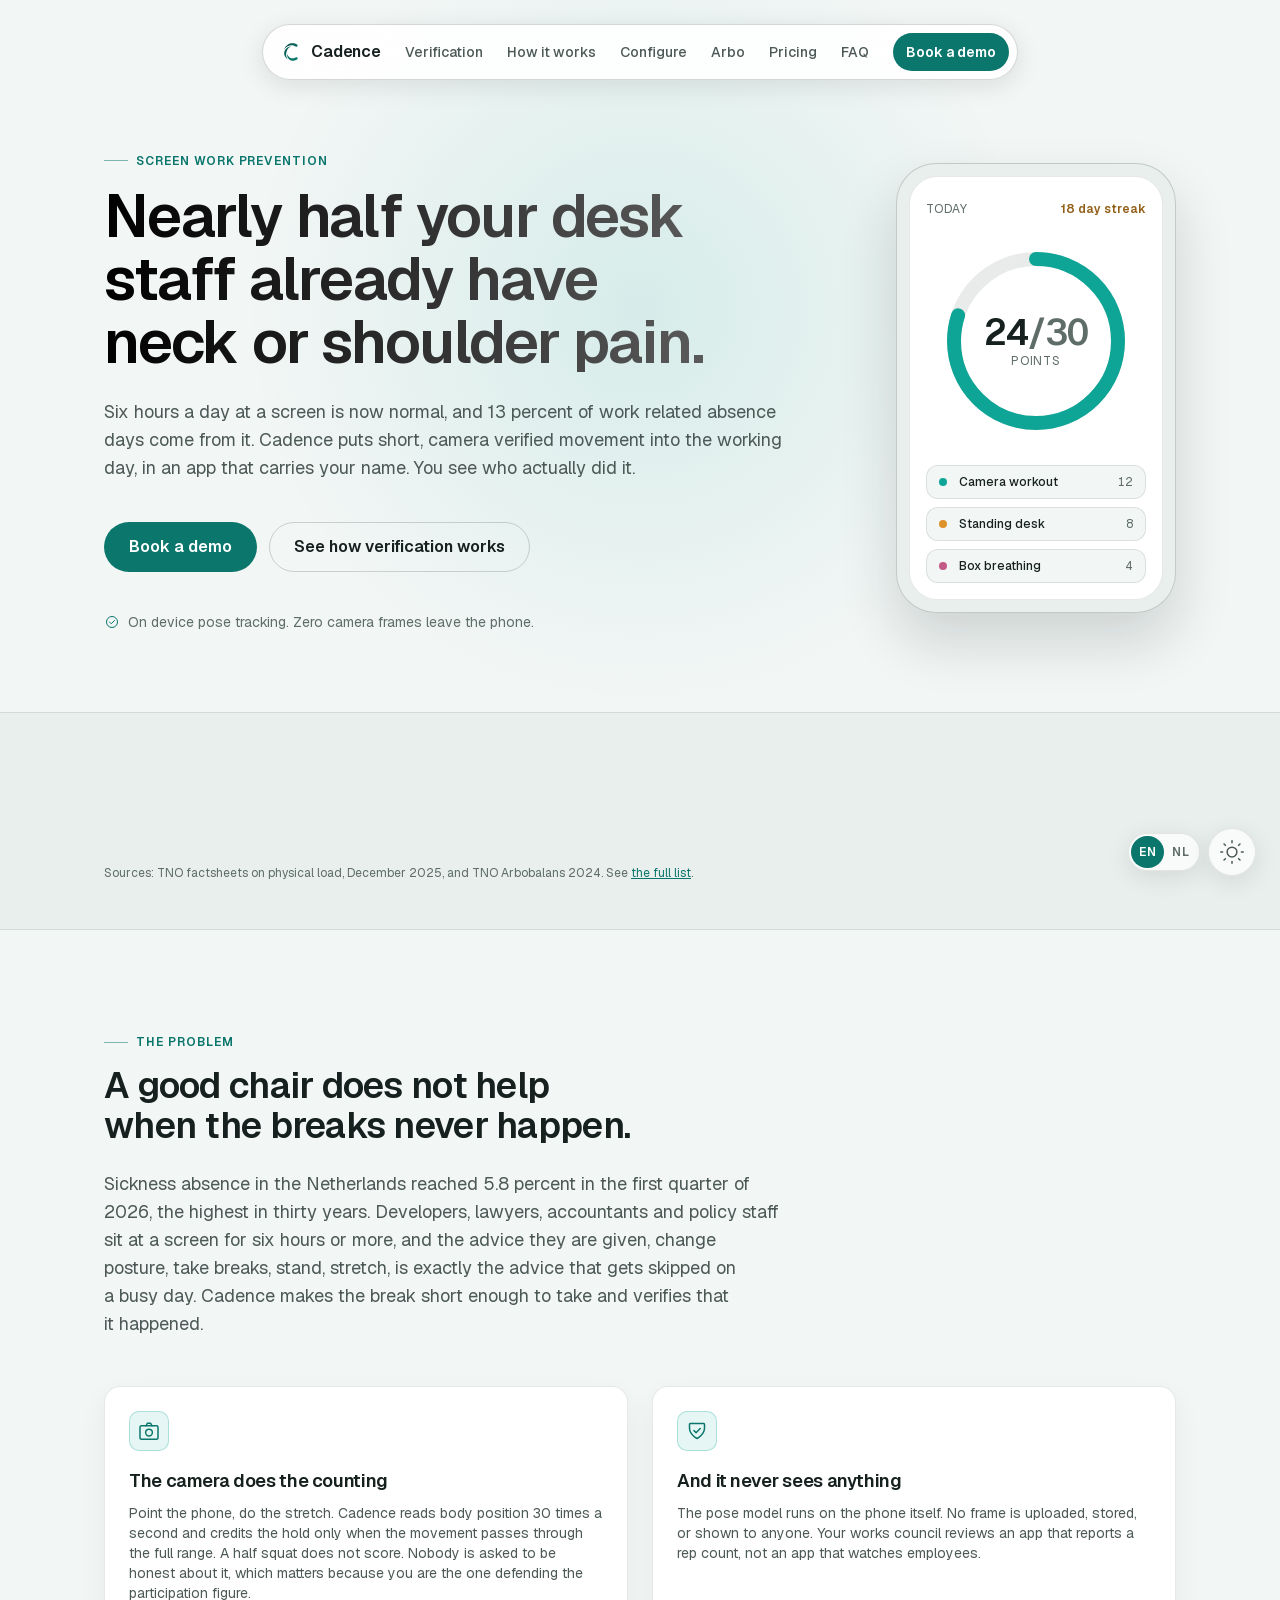
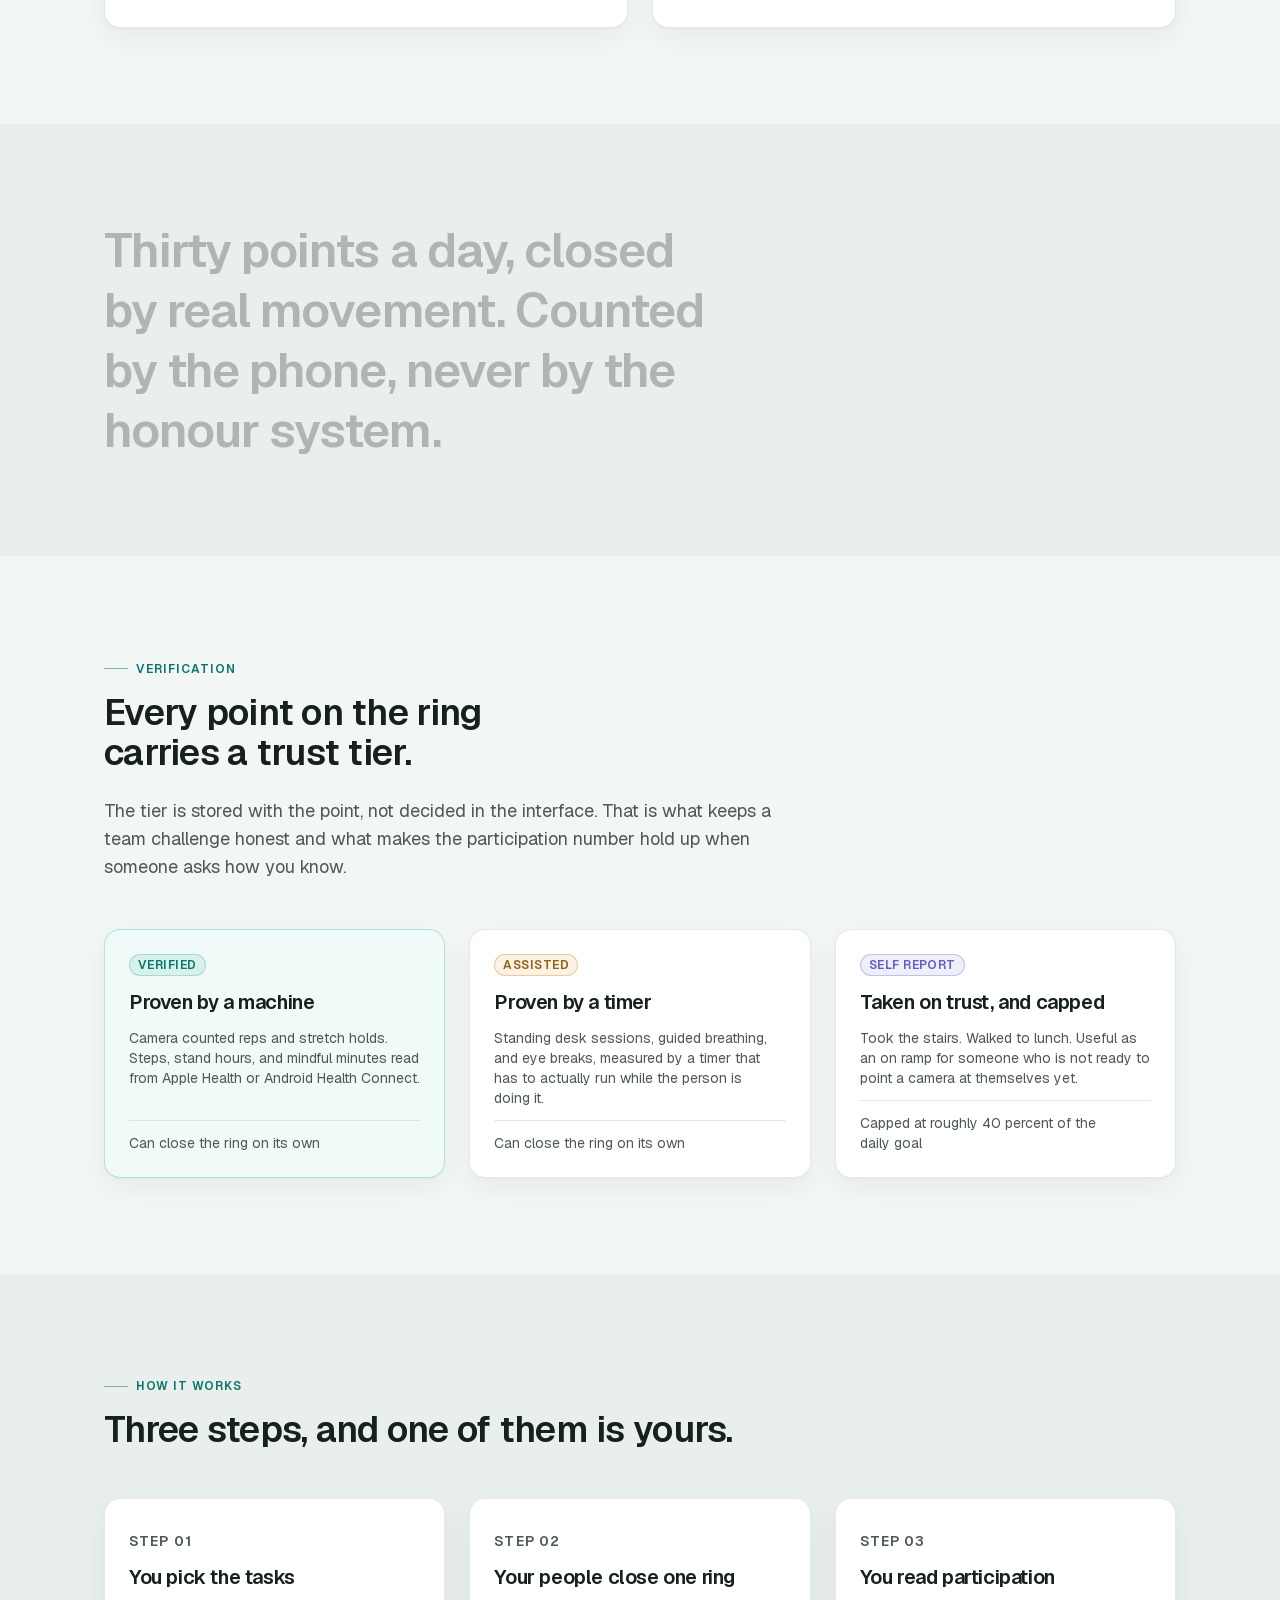
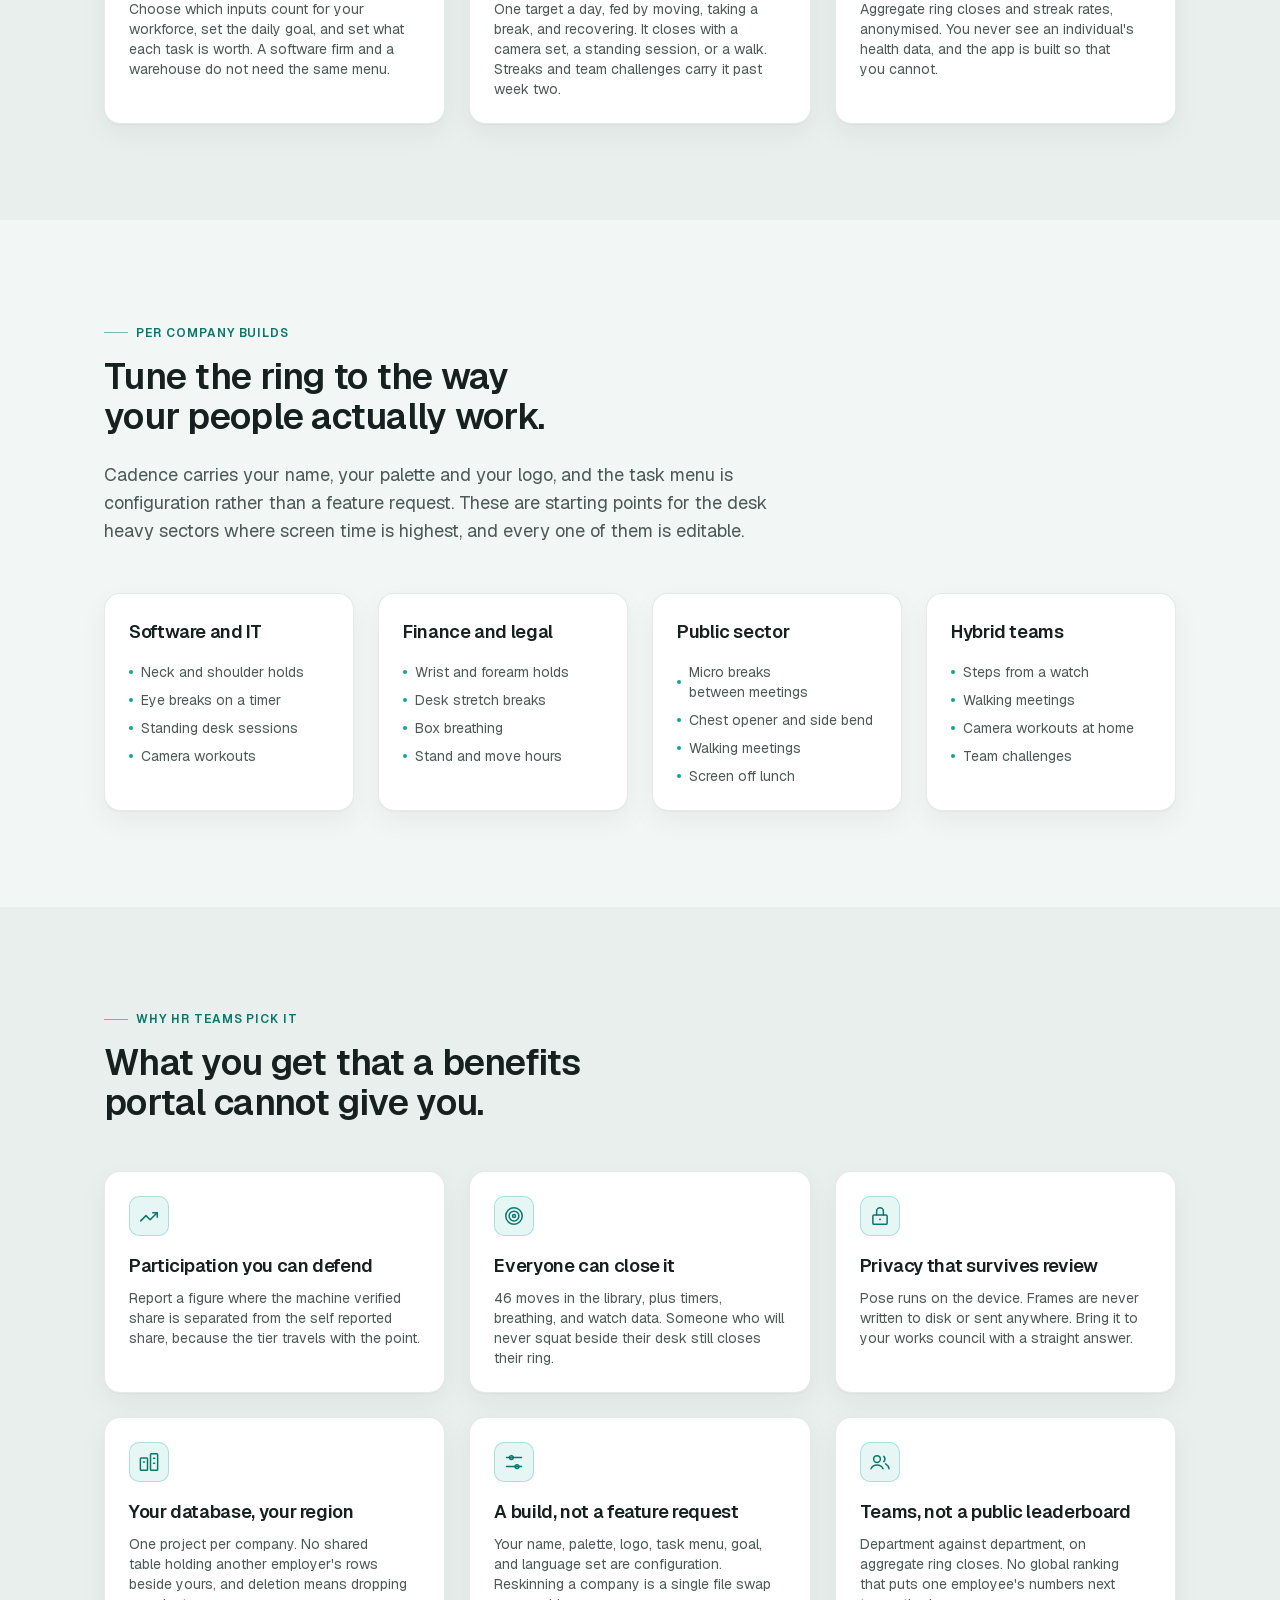
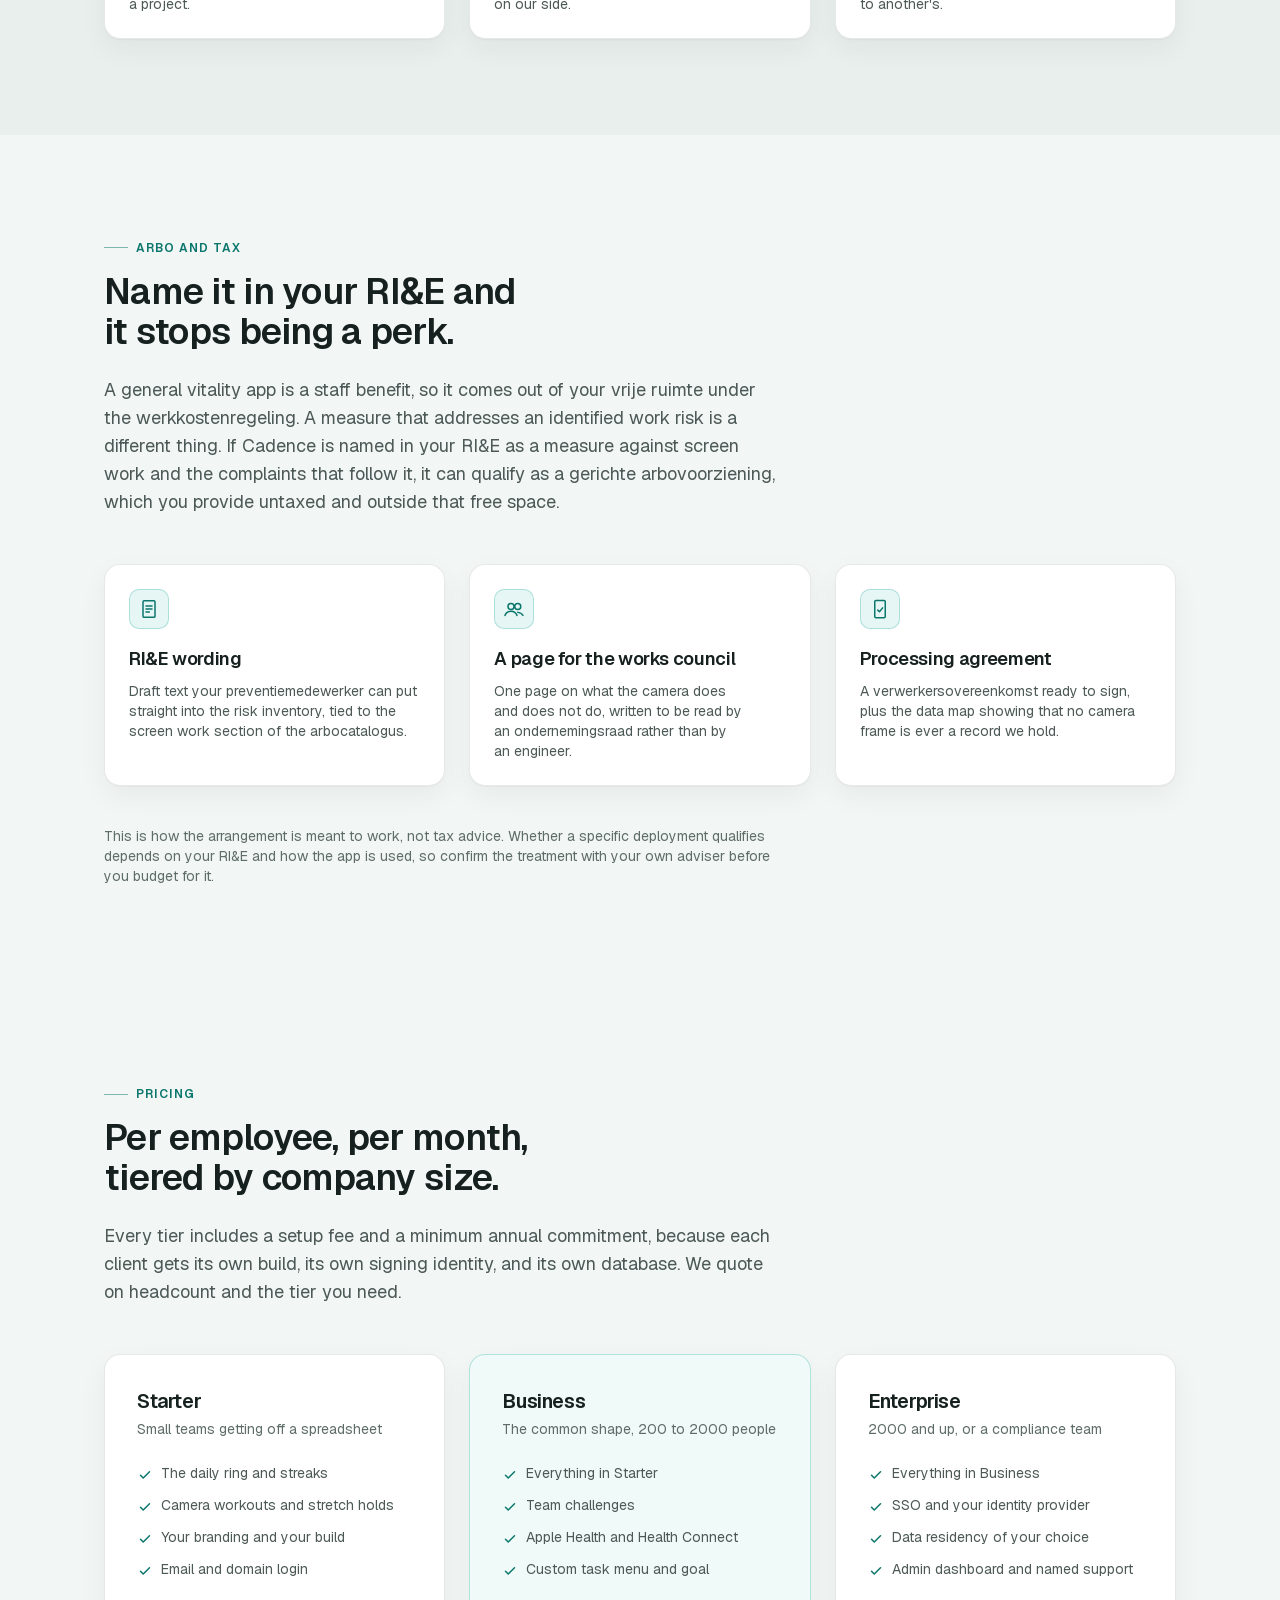
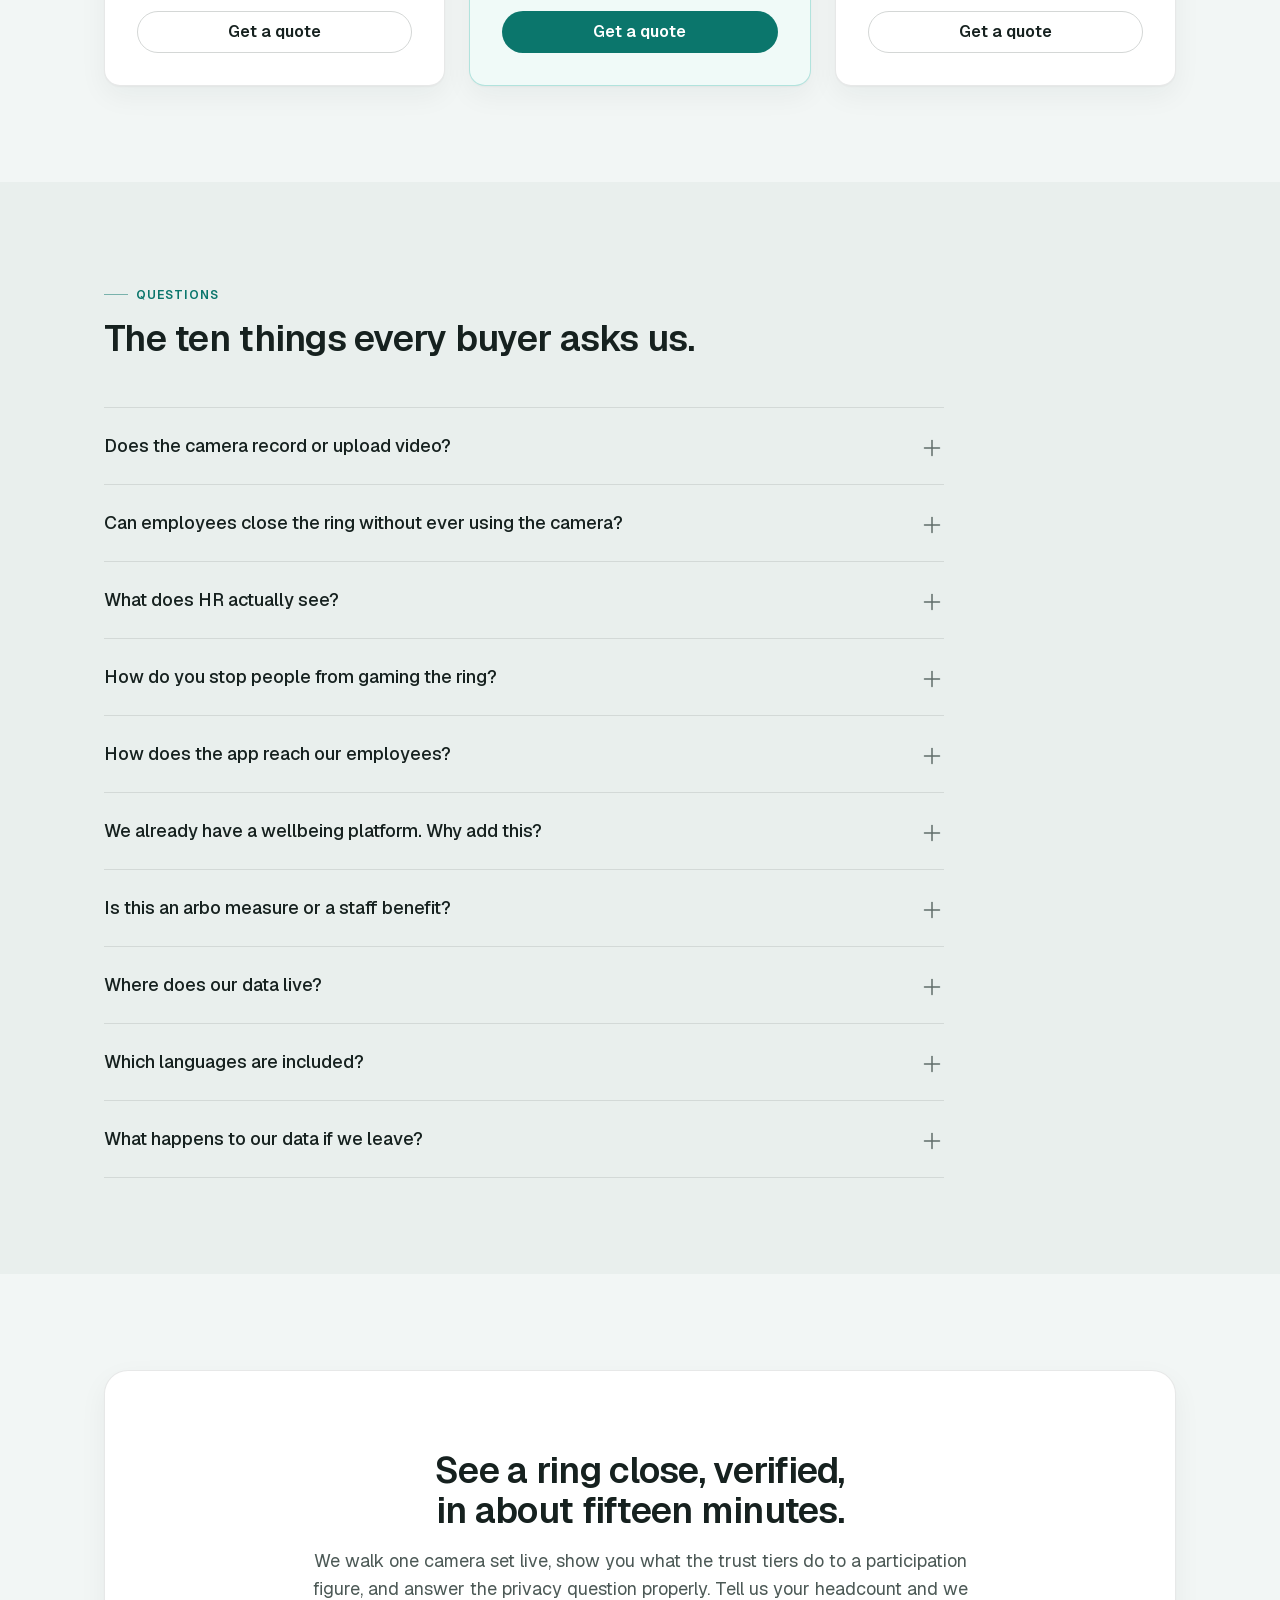
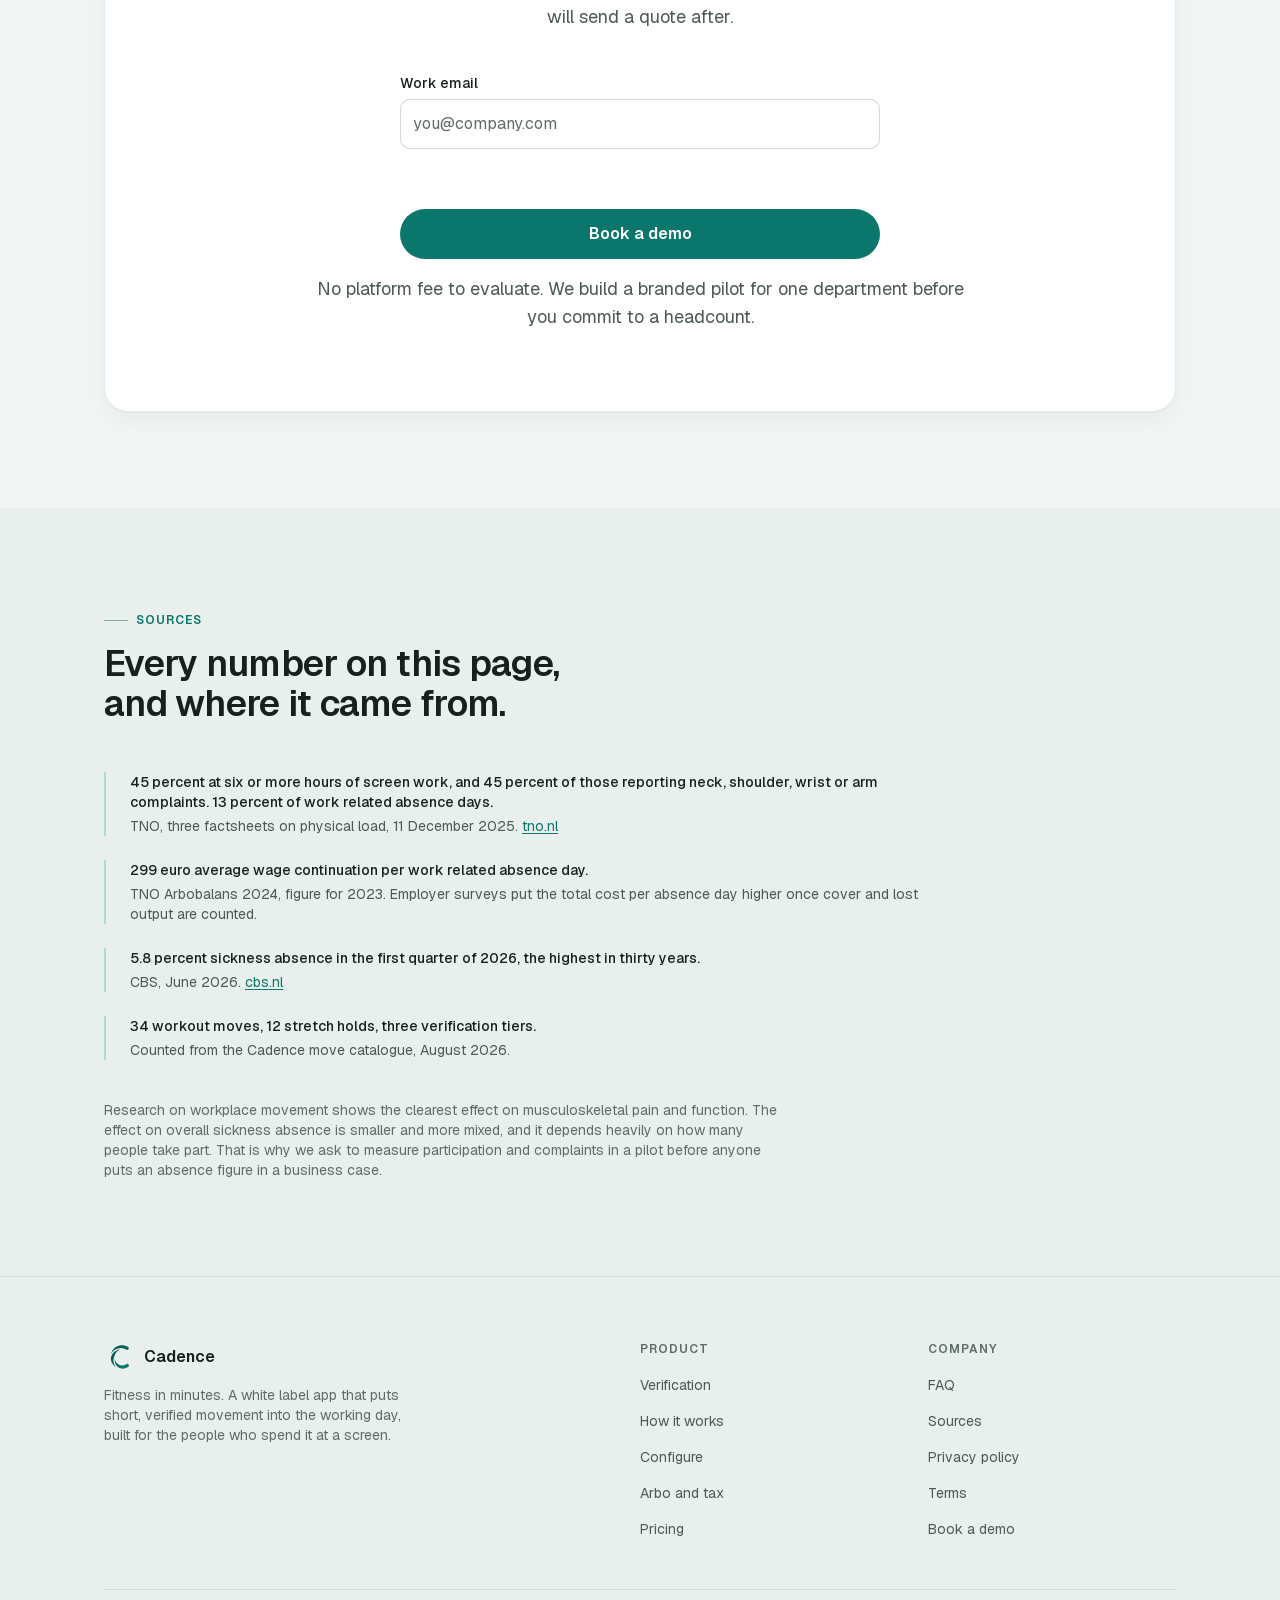
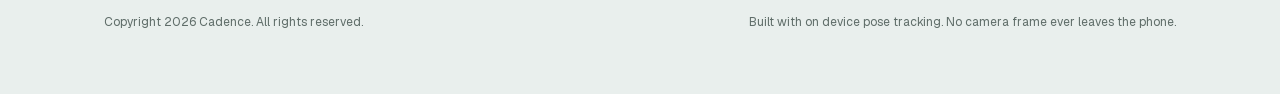
==== commit 55bfb4e4: "Add the Dutch site at /nl/ The buyer is Dutch, the research is Dutch, and the arbo and tax argument " ====
--- a/index.html
+++ b/index.html
@@ -17,6 +17,9 @@
     />
     <meta name="robots" content="noindex" />
     <link rel="canonical" href="https://jeramai.github.io/cadence-site/" />
+    <link rel="alternate" hreflang="en" href="https://jeramai.github.io/cadence-site/" />
+    <link rel="alternate" hreflang="nl" href="https://jeramai.github.io/cadence-site/nl/" />
+    <link rel="alternate" hreflang="x-default" href="https://jeramai.github.io/cadence-site/" />
     <meta name="theme-color" content="#f2f6f5" media="(prefers-color-scheme: light)" />
     <meta name="theme-color" content="#0e1b19" media="(prefers-color-scheme: dark)" />
 
@@ -164,7 +167,13 @@
       </div>
     </nav>
 
-    <button class="theme-fab" id="theme-toggle" type="button" aria-label="Switch to dark theme">
+    <div class="utils">
+      <div class="lang" role="group" aria-label="Language">
+        <a href="index.html" hreflang="en" lang="en" aria-current="true">EN</a>
+        <a href="nl/" hreflang="nl" lang="nl">NL</a>
+      </div>
+
+      <button class="theme-fab" id="theme-toggle" type="button" aria-label="Switch to dark theme">
       <svg class="icon-sun" viewBox="0 0 256 256" fill="none" stroke="currentColor" stroke-width="16" stroke-linecap="round" aria-hidden="true">
         <circle cx="128" cy="128" r="52" />
         <line x1="128" y1="28" x2="128" y2="8" />
@@ -179,7 +188,8 @@
       <svg class="icon-moon" viewBox="0 0 256 256" fill="none" stroke="currentColor" stroke-width="16" stroke-linejoin="round" aria-hidden="true">
         <path d="M216 152A96 96 0 0 1 104 40a96 96 0 1 0 112 112Z" />
       </svg>
-    </button>
+      </button>
+    </div>
 
     <div class="menu" id="menu" data-open="false" hidden>
       <a href="#verification">Verification</a>
--- a/assets/css/styles.css
+++ b/assets/css/styles.css
@@ -278,13 +278,56 @@
 
 /* ── Theme toggle ──────────────────────────────────────────────────────────── */
 
-/* Floats clear of the nav pill, bottom right. Below the mobile menu overlay (40)
-   so the open menu covers it rather than sitting on top of it. */
-.theme-fab {
+/* Utility cluster: floats clear of the nav pill, bottom right. Below the mobile
+   menu overlay (40) so an open menu covers it rather than it sitting on top. */
+.utils {
   position: fixed;
   right: var(--s-300);
   bottom: var(--s-300);
   z-index: 30;
+  display: flex;
+  align-items: center;
+  gap: var(--s-75);
+}
+
+.lang {
+  display: flex;
+  align-items: center;
+  padding: var(--s-25);
+  border: 1px solid var(--border);
+  border-radius: 9999px;
+  background: var(--nav-bg);
+  backdrop-filter: blur(20px) saturate(160%);
+  -webkit-backdrop-filter: blur(20px) saturate(160%);
+  box-shadow: var(--shadow-nav);
+}
+
+.lang a {
+  display: grid;
+  place-items: center;
+  min-width: var(--s-400);
+  height: var(--s-400);
+  padding-inline: var(--s-75);
+  border-radius: 9999px;
+  font-size: 0.75rem;
+  line-height: 1rem;
+  font-weight: 600;
+  letter-spacing: 0.04em;
+  text-decoration: none;
+  color: var(--text-faint);
+  transition: color 300ms var(--ease), background 300ms var(--ease);
+}
+
+.lang a:hover {
+  color: var(--brand-text);
+}
+
+.lang a[aria-current='true'] {
+  color: var(--on-brand);
+  background: var(--btn-bg);
+}
+
+.theme-fab {
   display: grid;
   place-items: center;
   width: var(--s-600);
@@ -298,6 +341,7 @@
   box-shadow: var(--shadow-nav);
   color: var(--text-dim);
   cursor: pointer;
+  flex-shrink: 0;
   transition: color 300ms var(--ease), background 300ms var(--ease),
     border-color 300ms var(--ease), transform 300ms var(--ease);
 }
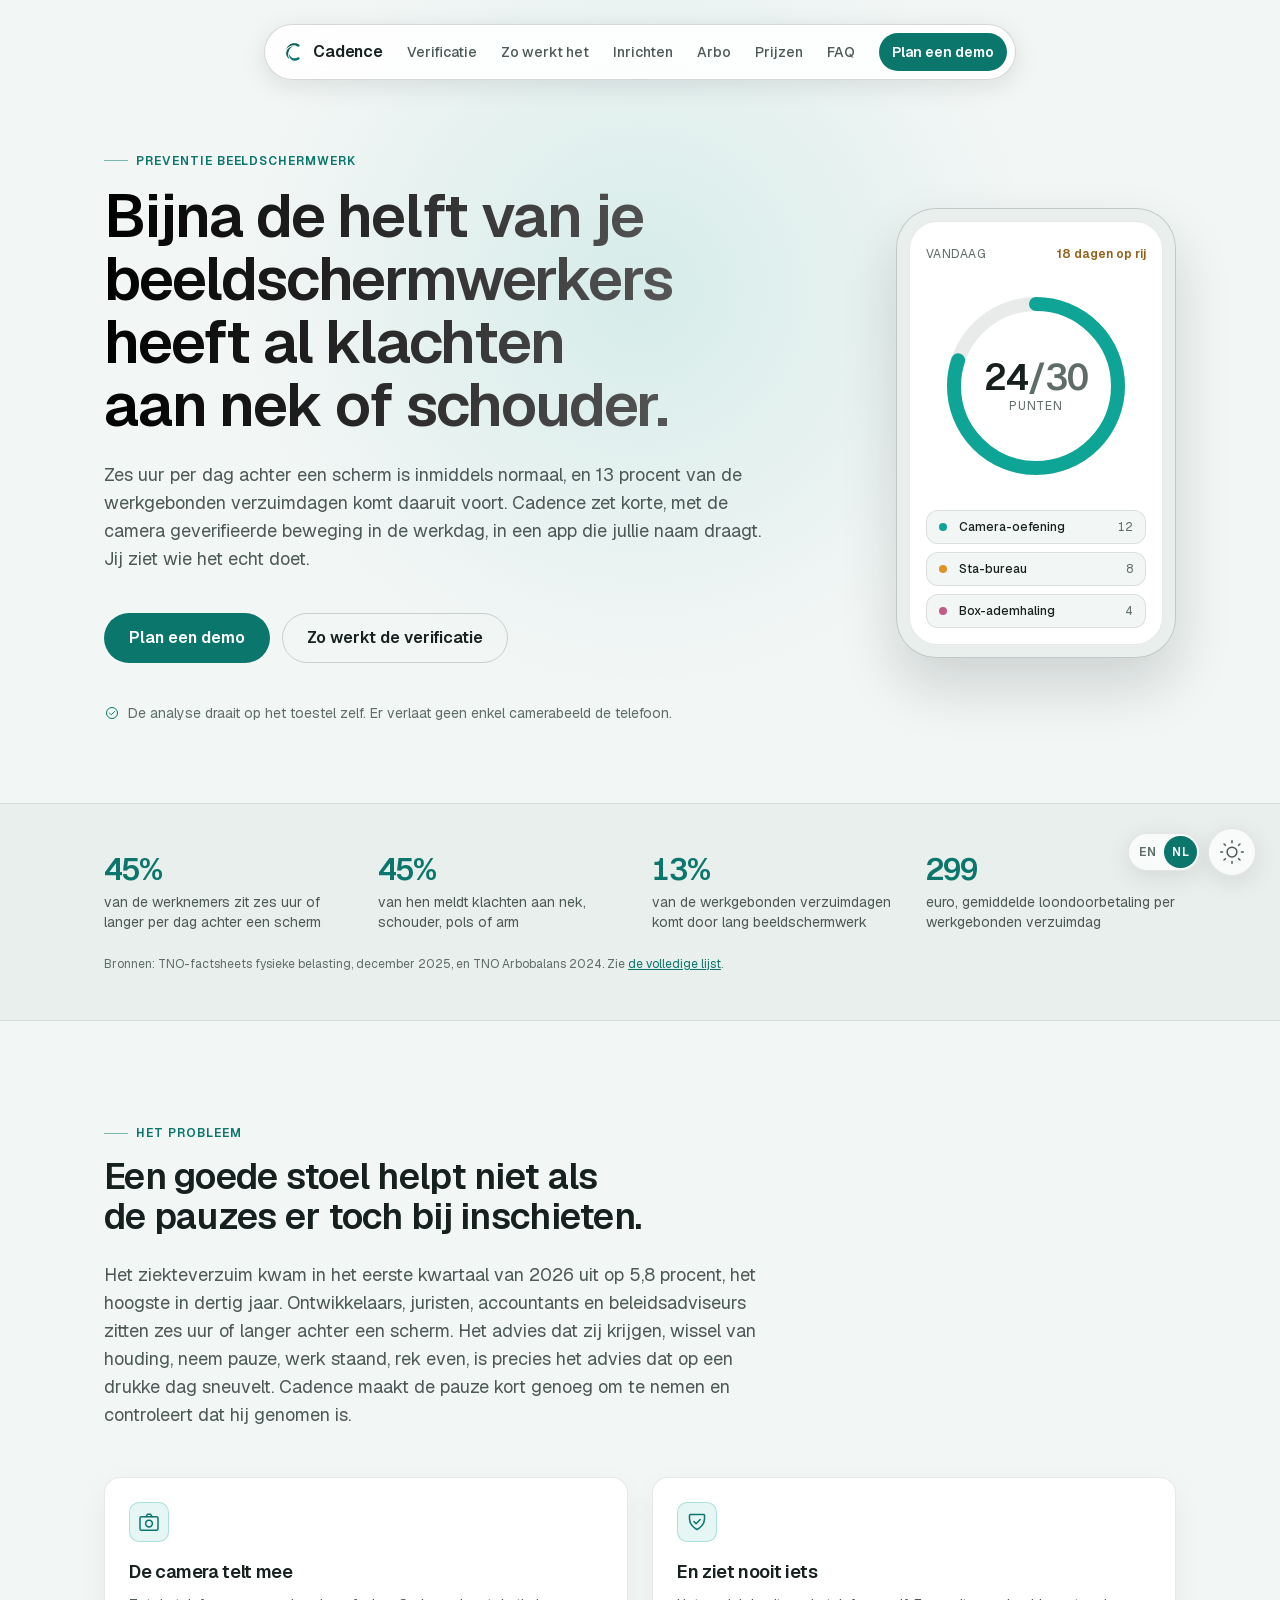
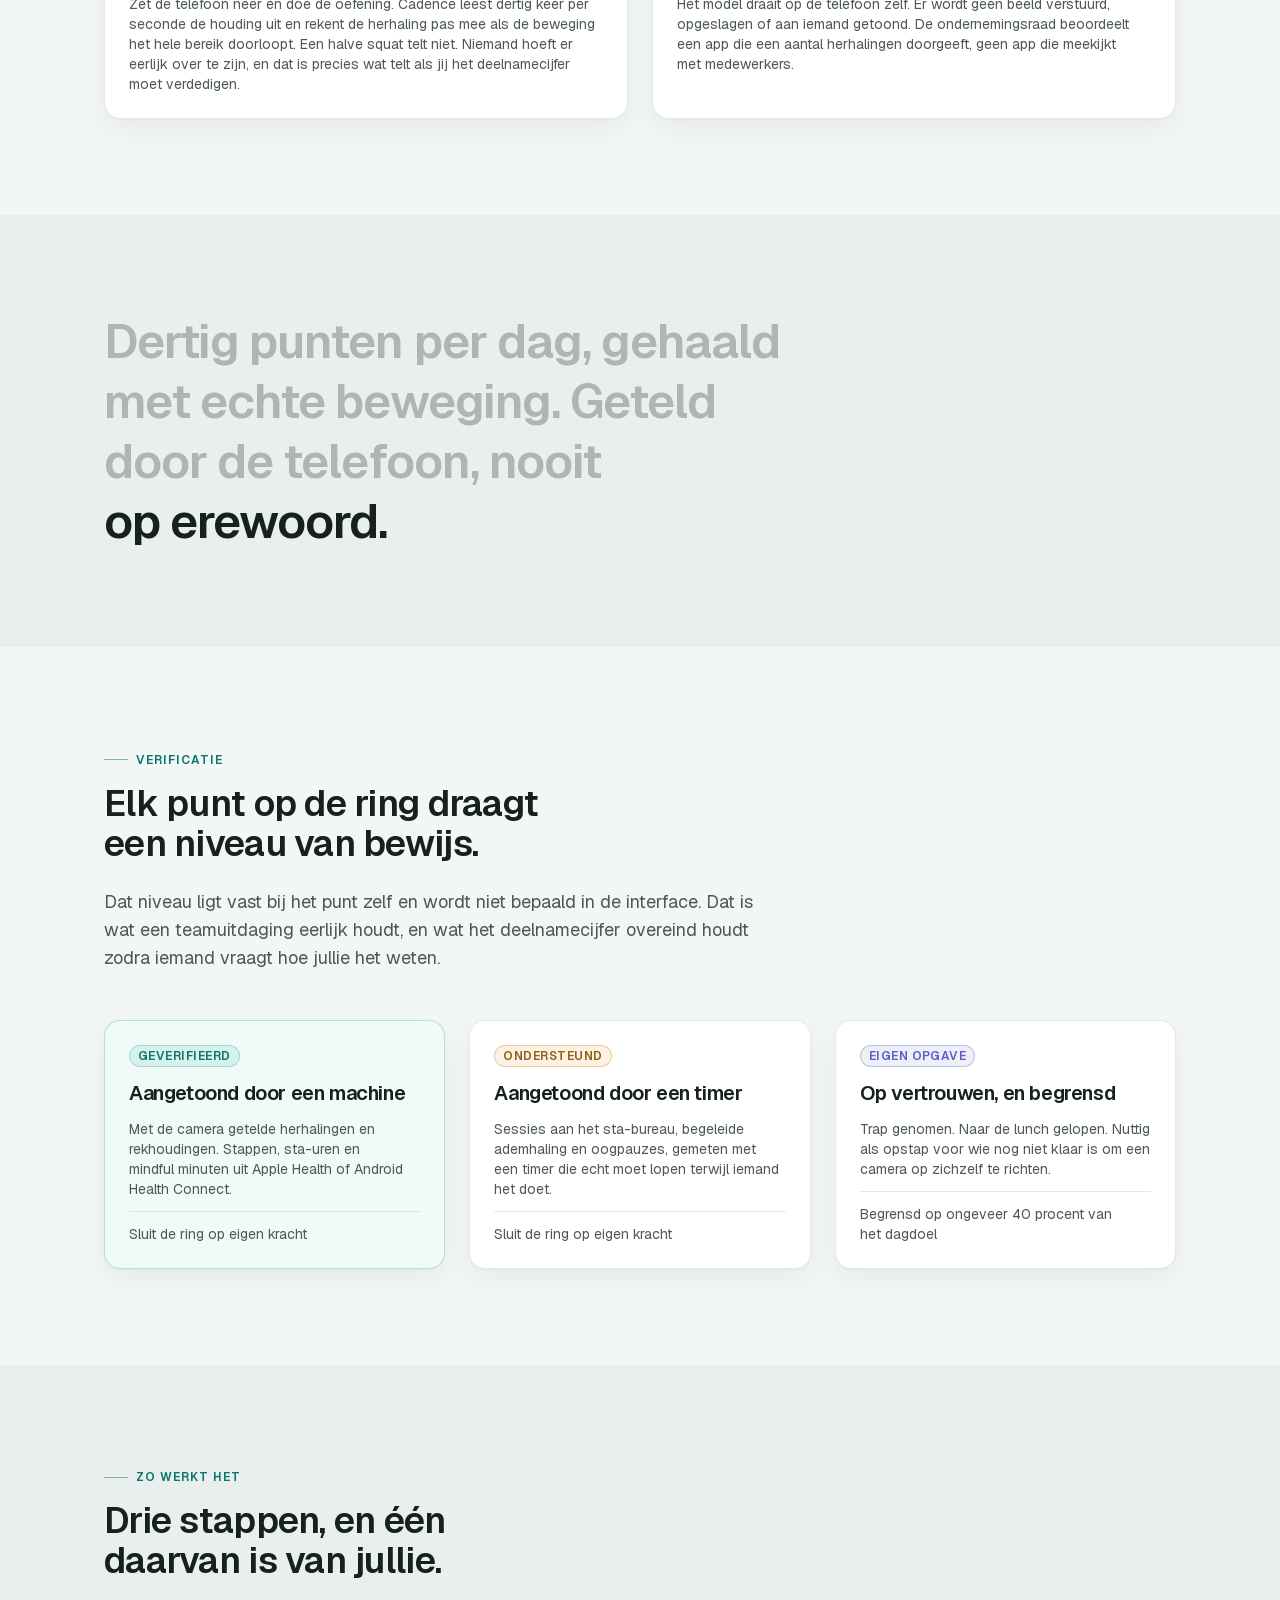
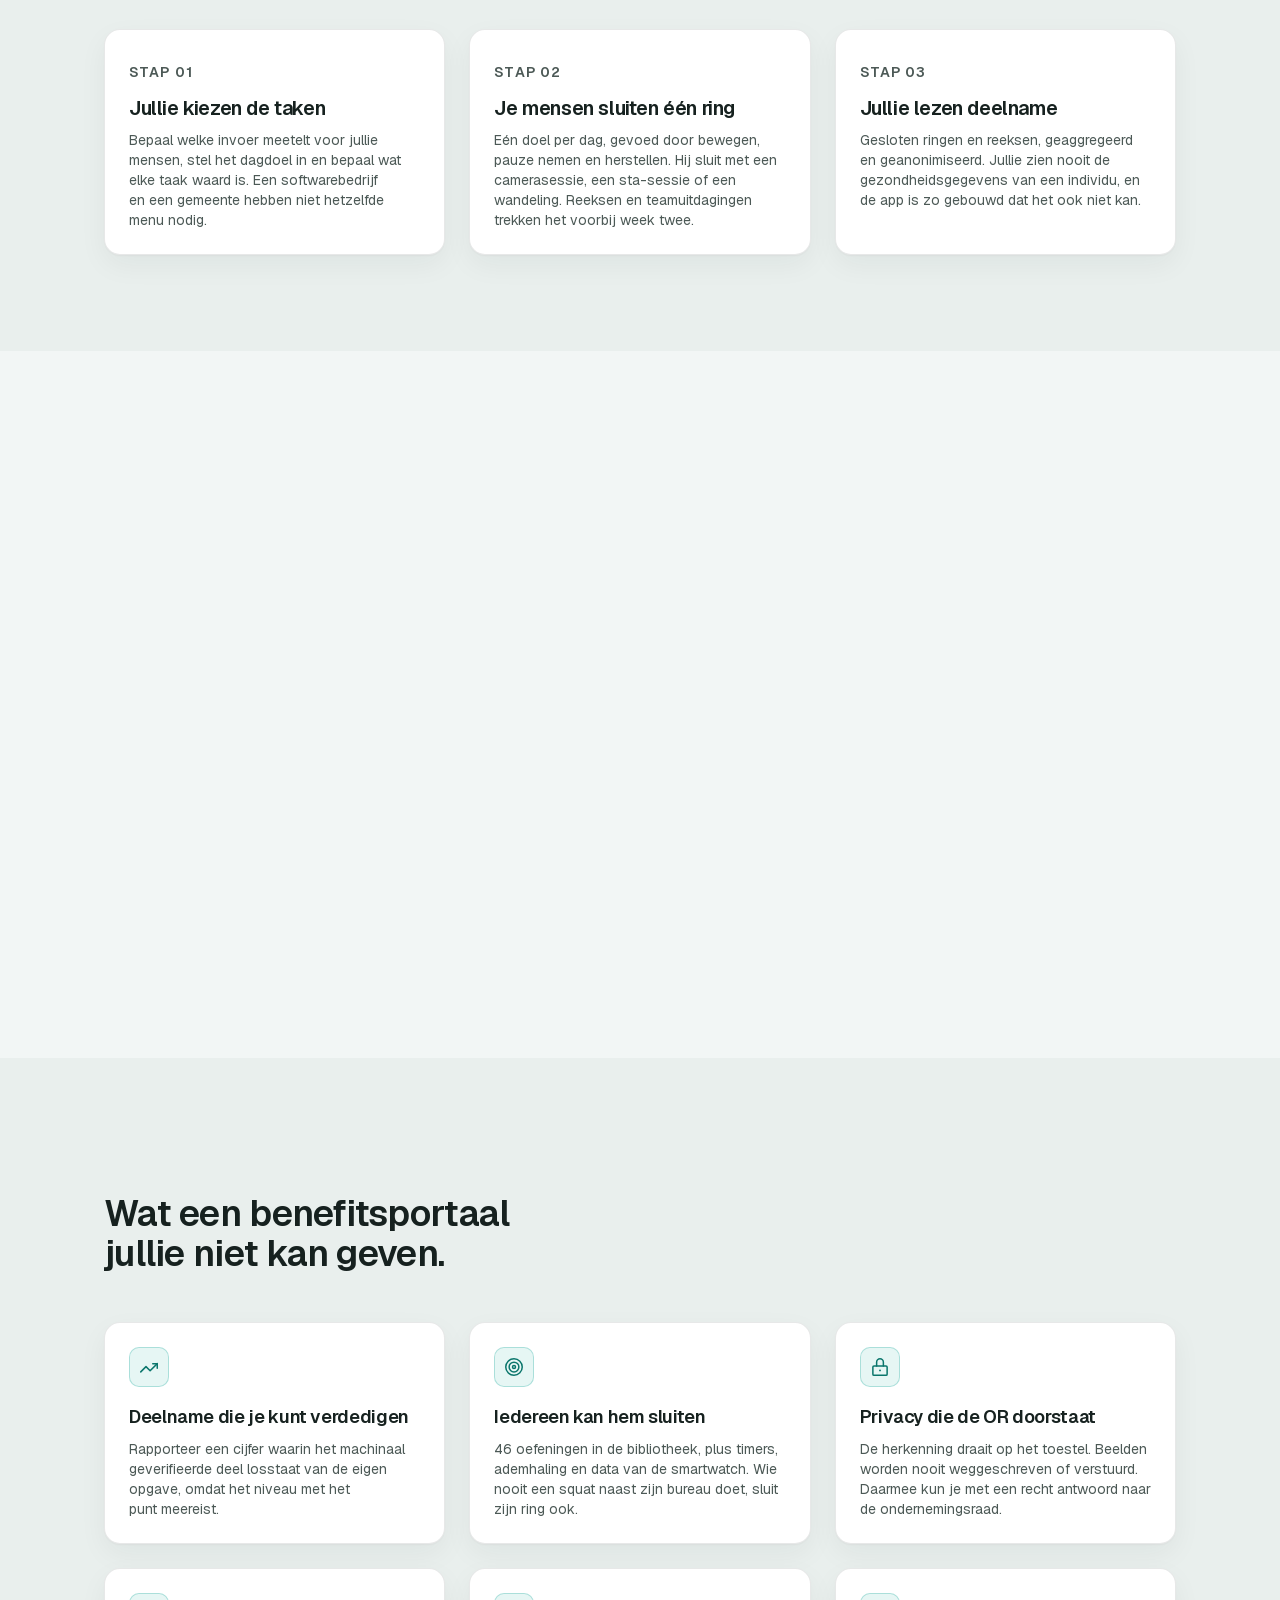
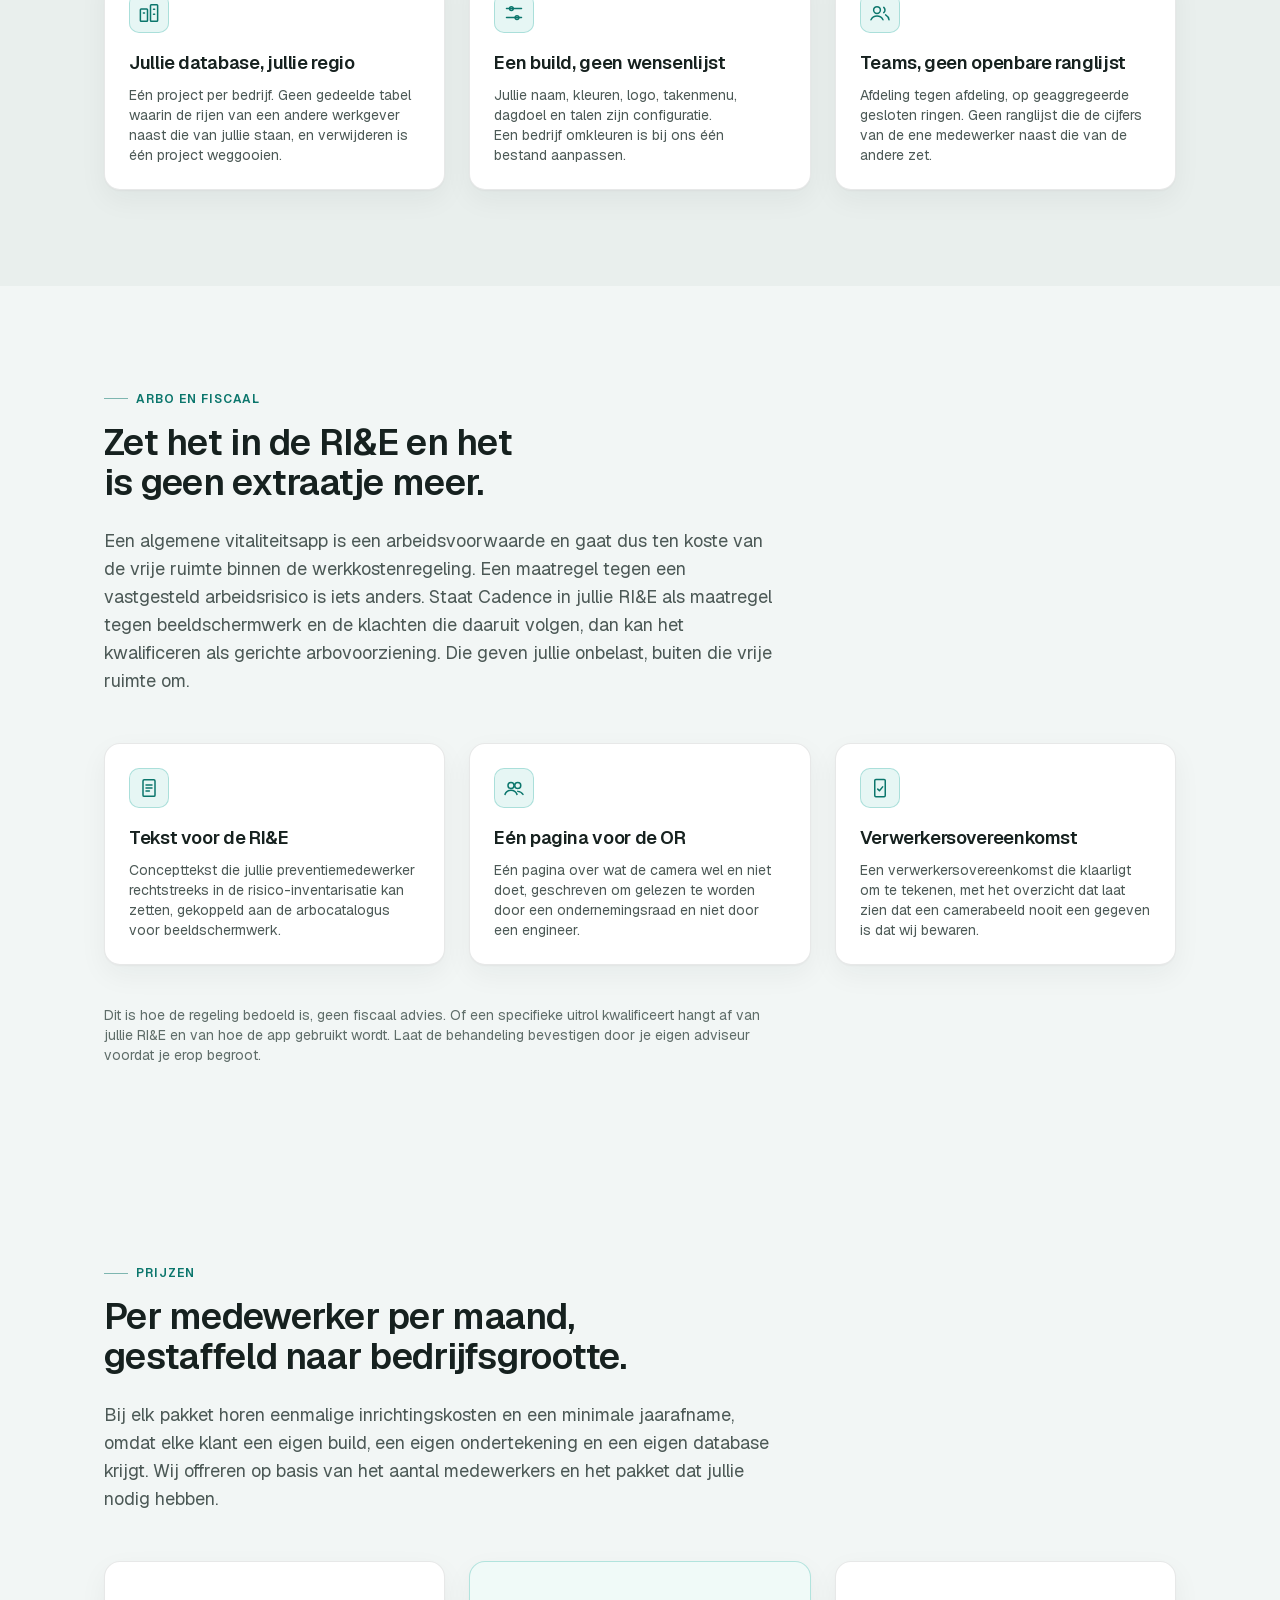
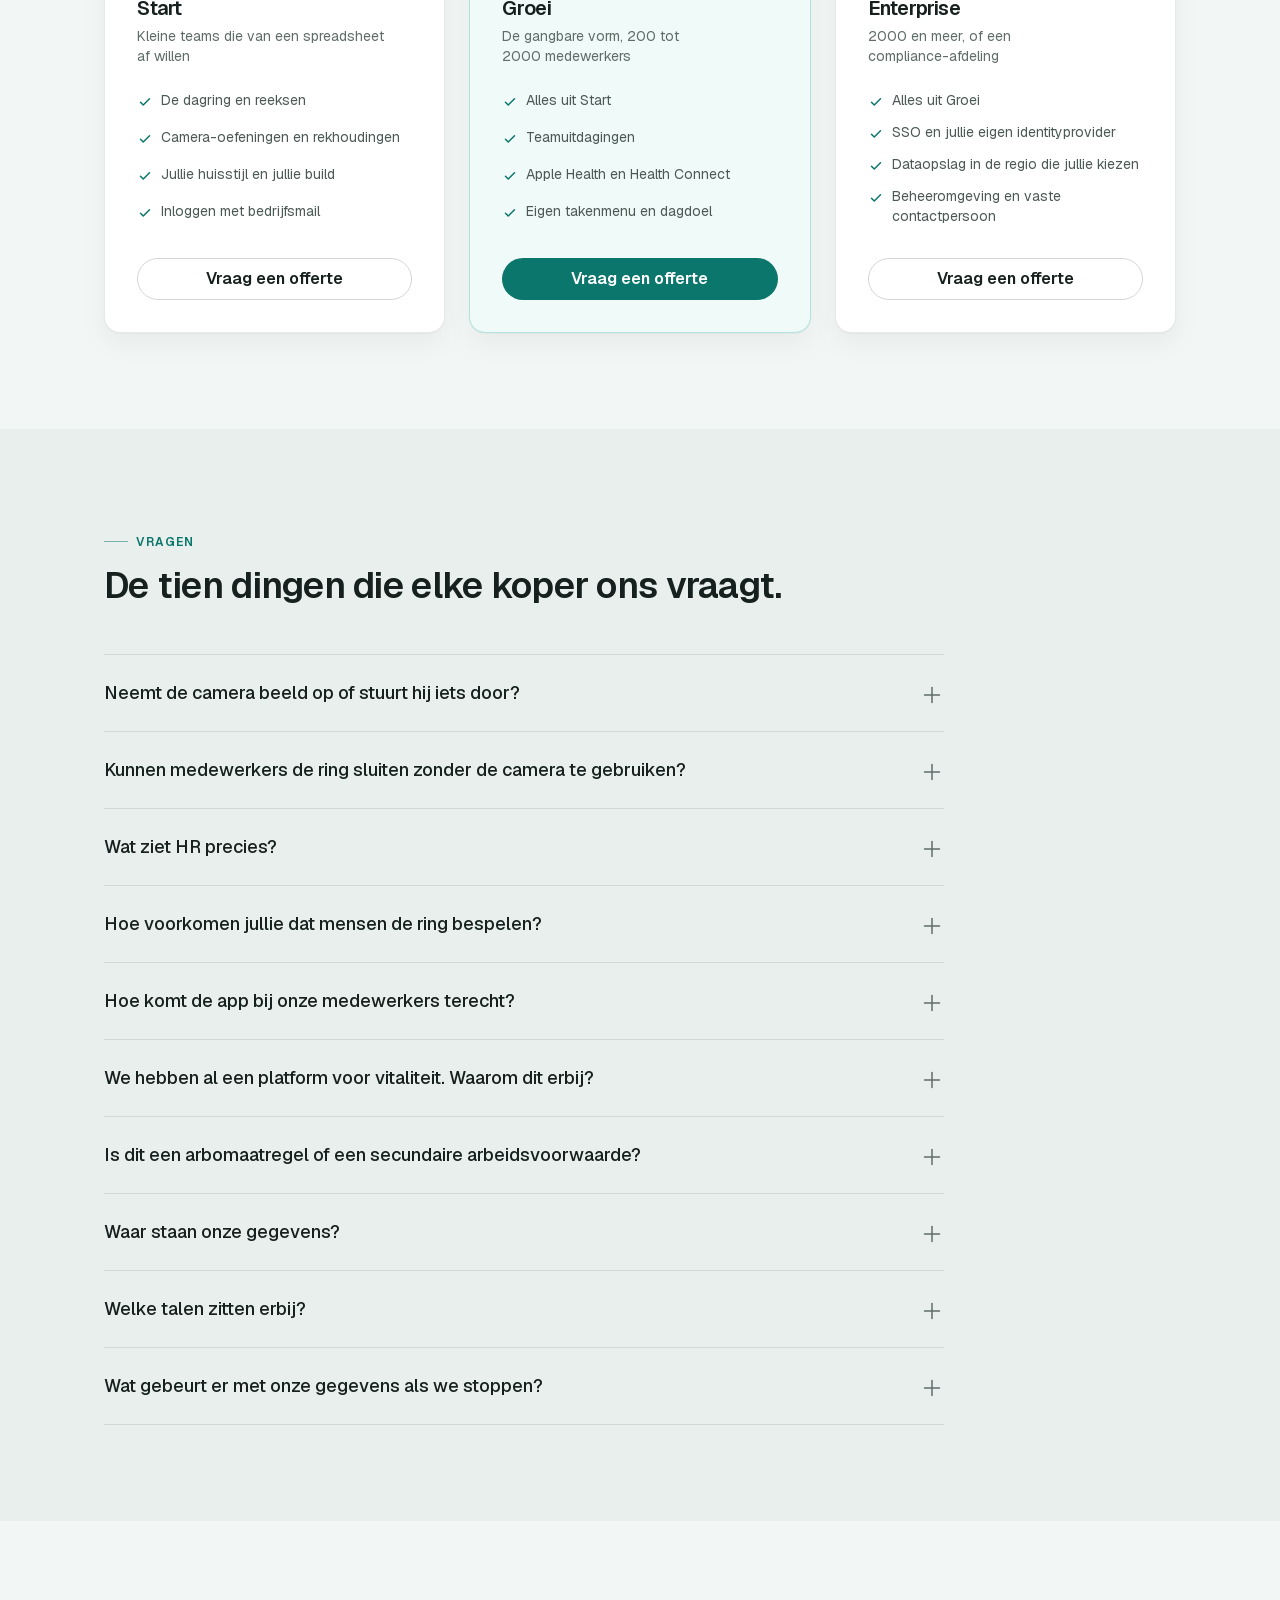
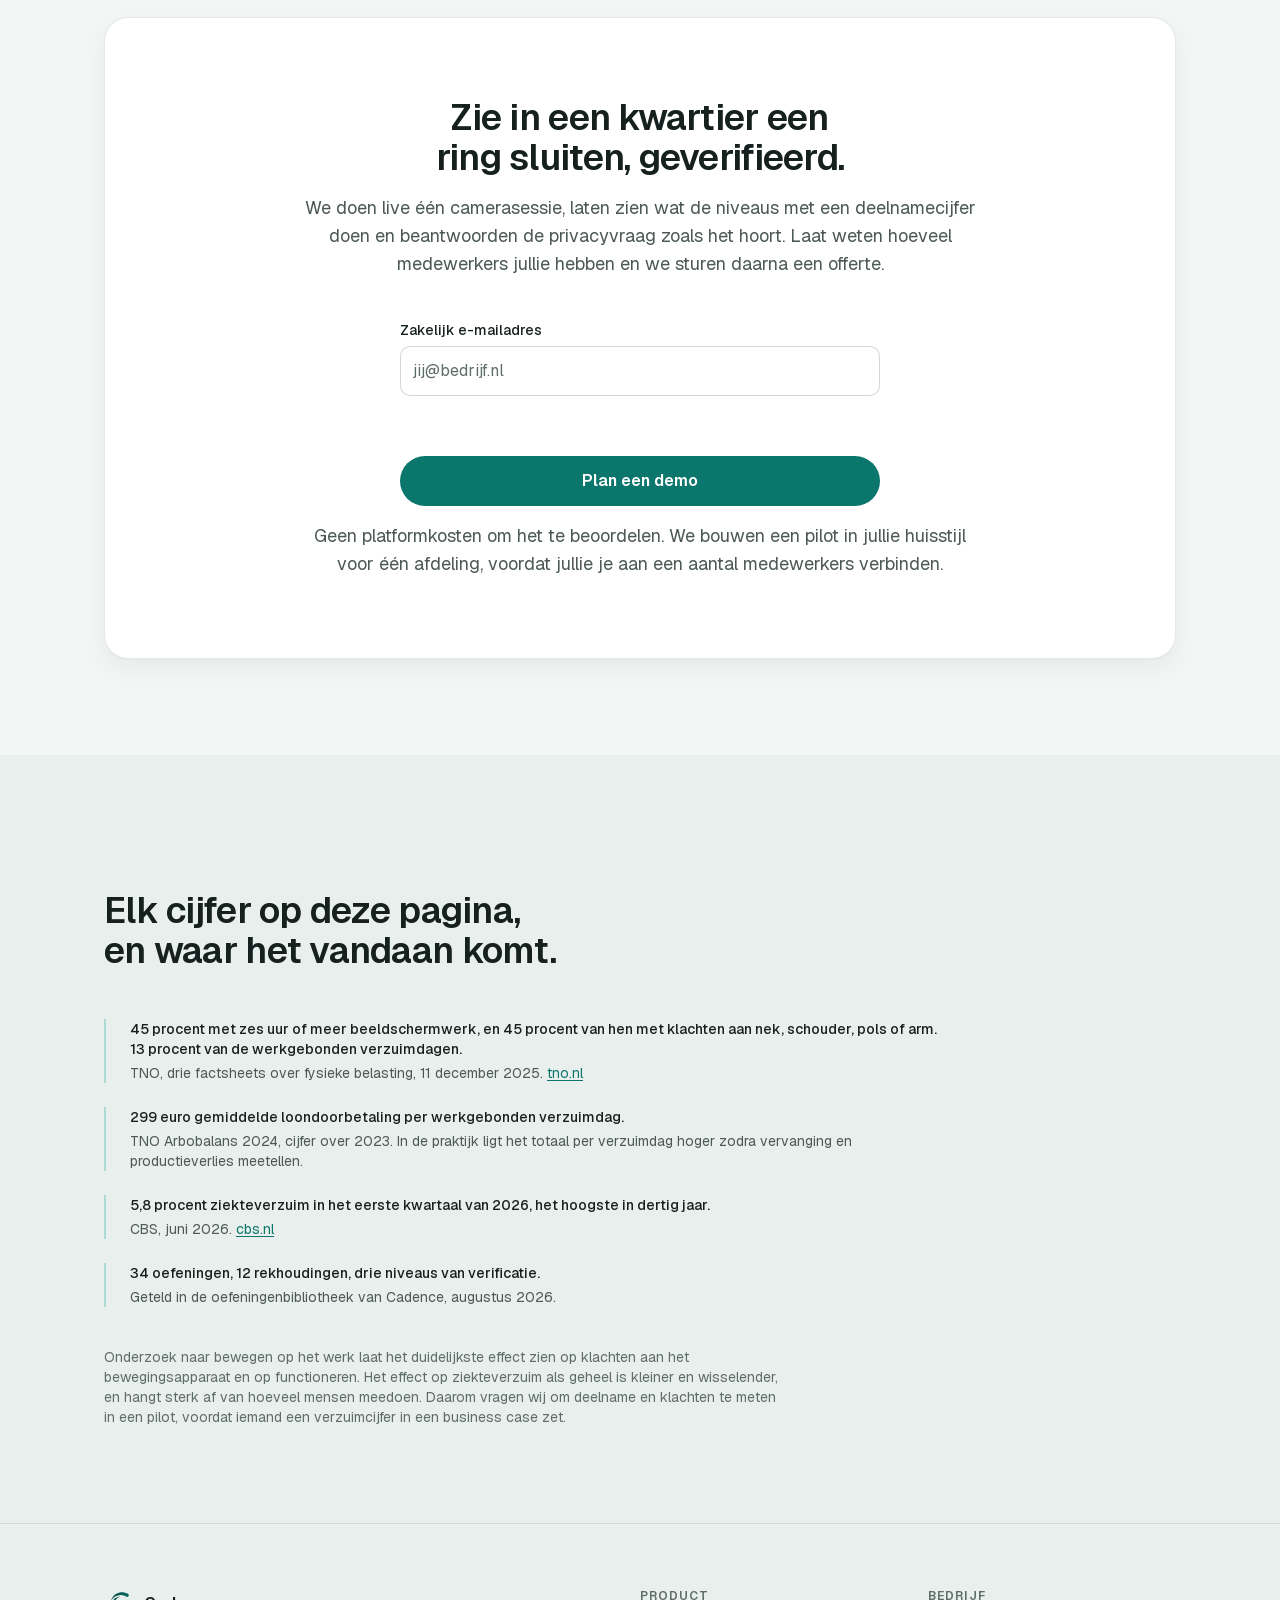
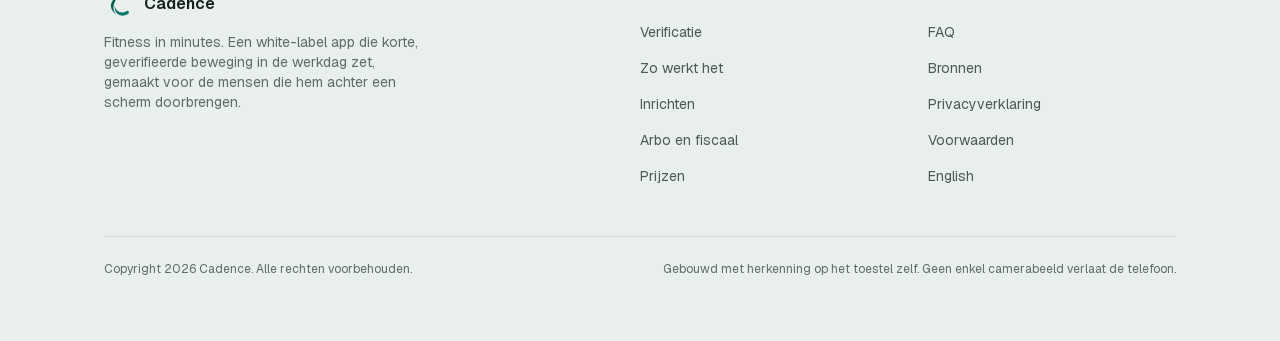
==== commit 62dae509: "Make Dutch the root, move English to /en/ The first market is the Netherlands, so the bare URL shoul" ====
--- a/index.html
+++ b/index.html
@@ -1,34 +1,35 @@
 <!doctype html>
-<html lang="en">
+<html lang="nl">
   <head>
     <meta charset="utf-8" />
     <script>
-      /* Applies a stored theme choice before first paint, so the toggle never flashes. */
+      /* Zet een opgeslagen themakeuze vóór de eerste render, zodat er niets flikkert. */
       try {
         var t = localStorage.getItem('cadence-theme')
         if (t === 'light' || t === 'dark') document.documentElement.dataset.theme = t
       } catch (e) {}
     </script>
     <meta name="viewport" content="width=device-width, initial-scale=1" />
-    <title>Cadence — prevent the absence that starts at a desk</title>
+    <title>Cadence — voorkom het verzuim dat achter het bureau begint</title>
     <meta
       name="description"
-      content="More than four in ten desk workers spend six or more hours a day at a screen, and 13 percent of work related absence days come from it. Cadence puts short, camera verified movement into the working day, in your own branded app."
+      content="Ruim vier op de tien beeldschermwerkers zit zes uur of langer per dag achter een scherm, en 13 procent van de werkgebonden verzuimdagen komt daaruit voort. Cadence zet korte, met de camera geverifieerde beweging in de werkdag, in een app met jullie naam."
     />
     <meta name="robots" content="noindex" />
     <link rel="canonical" href="https://jeramai.github.io/cadence-site/" />
-    <link rel="alternate" hreflang="en" href="https://jeramai.github.io/cadence-site/" />
-    <link rel="alternate" hreflang="nl" href="https://jeramai.github.io/cadence-site/nl/" />
-    <link rel="alternate" hreflang="x-default" href="https://jeramai.github.io/cadence-site/" />
+    <link rel="alternate" hreflang="nl" href="https://jeramai.github.io/cadence-site/" />
+    <link rel="alternate" hreflang="en" href="https://jeramai.github.io/cadence-site/en/" />
+    <link rel="alternate" hreflang="x-default" href="https://jeramai.github.io/cadence-site/en/" />
     <meta name="theme-color" content="#f2f6f5" media="(prefers-color-scheme: light)" />
     <meta name="theme-color" content="#0e1b19" media="(prefers-color-scheme: dark)" />
 
     <meta property="og:type" content="website" />
     <meta property="og:site_name" content="Cadence" />
-    <meta property="og:title" content="Prevent the absence that starts at a desk" />
+    <meta property="og:locale" content="nl_NL" />
+    <meta property="og:title" content="Voorkom het verzuim dat achter het bureau begint" />
     <meta
       property="og:description"
-      content="Short, camera verified movement in the working day, in your own branded app. Built for screen work and the neck, shoulder and arm complaints that come with it."
+      content="Korte, met de camera geverifieerde beweging in de werkdag, in een app met jullie naam. Gemaakt voor beeldschermwerk en de klachten aan nek, schouder en arm die daarbij horen."
     />
     <meta property="og:url" content="https://jeramai.github.io/cadence-site/" />
     <meta property="og:image" content="https://jeramai.github.io/cadence-site/assets/img/og.png" />
@@ -45,85 +46,86 @@
       {
         "@context": "https://schema.org",
         "@type": "FAQPage",
+        "inLanguage": "nl",
         "mainEntity": [
           {
             "@type": "Question",
-            "name": "Does the camera record or upload video?",
+            "name": "Neemt de camera beeld op of stuurt hij iets door?",
             "acceptedAnswer": {
               "@type": "Answer",
-              "text": "No. Pose estimation runs on the phone. No frame is uploaded, stored, or transmitted, and nobody at Cadence or at your company can see a camera feed. Only the derived result, meaning reps counted and points earned, ever leaves the device."
+              "text": "Nee. De houdingsherkenning draait op de telefoon zelf. Er wordt geen beeld verstuurd, opgeslagen of bewaard, en niemand bij Cadence of bij jullie kan meekijken. Alleen de uitkomst verlaat het toestel: het aantal herhalingen, de seconden die zijn vastgehouden en de punten die dat oplevert."
             }
           },
           {
             "@type": "Question",
-            "name": "Can employees close the ring without ever using the camera?",
+            "name": "Kunnen medewerkers de ring sluiten zonder de camera te gebruiken?",
             "acceptedAnswer": {
               "@type": "Answer",
-              "text": "Yes, and that is the design. Standing timers, guided breathing, steps, stand hours, and mindful minutes from Apple Health or Health Connect all feed the same ring. The camera is the highest value path, never the only one. Participation is the number you buy on, so the ring has to be closeable by everyone."
+              "text": "Ja, en zo is het bedoeld. Sta-timers, ademhaling, stappen, sta-uren en mindful minuten uit Apple Health of Health Connect voeden dezelfde ring. De camera is de weg met de hoogste waarde, nooit de enige weg. Deelname is het cijfer waarop jullie kopen, dus iedereen moet zijn ring kunnen sluiten."
             }
           },
           {
             "@type": "Question",
-            "name": "What does HR actually see?",
+            "name": "Wat ziet HR precies?",
             "acceptedAnswer": {
               "@type": "Answer",
-              "text": "Aggregate participation only. Ring closes, streak rates, and team challenge totals, anonymised. Cadence does not expose individual health data, individual workout logs, or camera derived form data to an employer."
+              "text": "Alleen geaggregeerde deelname. Gesloten ringen, reeksen en teamtotalen, geanonimiseerd. Cadence toont een werkgever geen individuele gezondheidsgegevens, geen persoonlijke oefenhistorie en geen houdingsdata uit de camera."
             }
           },
           {
             "@type": "Question",
-            "name": "How do you stop people from gaming the ring?",
+            "name": "Hoe voorkomen jullie dat mensen de ring bespelen?",
             "acceptedAnswer": {
               "@type": "Answer",
-              "text": "Every input carries a trust tier. Machine verified and timer assisted inputs can close the ring on their own. Honour system check offs are capped at roughly 40 percent of the daily goal, so a participation number can never be made of check boxes alone. The cap is enforced where the points are awarded, not in the interface."
+              "text": "Elke invoer draagt een betrouwbaarheidsniveau. Machinaal geverifieerde en met een timer ondersteunde invoer kunnen de ring op eigen kracht sluiten. Aftekenen op eigen opgave is begrensd op ongeveer 40 procent van het dagdoel, zodat een deelnamecijfer nooit uit vinkjes alleen kan bestaan. Die grens zit waar de punten worden toegekend, niet in de interface."
             }
           },
           {
             "@type": "Question",
-            "name": "How does the app reach our employees?",
+            "name": "Hoe komt de app bij onze medewerkers terecht?",
             "acceptedAnswer": {
               "@type": "Answer",
-              "text": "They install Cadence and sign in with your company domain, and from the first screen it carries your name, your logo and your colours. That branding is standard and it is what your people see every day. A separate store listing under your own company name is a paid upgrade rather than the default, because shipping near identical apps to the public App Store runs into Apple's rules on duplicate apps. Where a private listing is genuinely needed we use Apple Business Manager and the managed equivalent on Play, which needs an account on your side."
+              "text": "Ze installeren Cadence en loggen in met jullie bedrijfsdomein. Vanaf het eerste scherm draagt de app jullie naam, jullie logo en jullie kleuren. Die huisstijl is standaard en is wat je mensen elke dag zien. Een eigen vermelding in de store onder jullie bedrijfsnaam is een betaalde uitbreiding en niet het uitgangspunt, omdat bijna identieke apps in de publieke App Store tegen de regels voor dubbele apps aanlopen. Waar een besloten vermelding echt nodig is gebruiken we Apple Business Manager en het beheerde equivalent op Play, waarvoor jullie een account nodig hebben."
             }
           },
           {
             "@type": "Question",
-            "name": "We already have a wellbeing platform. Why add this?",
+            "name": "We hebben al een platform voor vitaliteit. Waarom dit erbij?",
             "acceptedAnswer": {
               "@type": "Answer",
-              "text": "Most of them solve a different problem. Mental health services, gym networks and benefits portals all sit next to Cadence rather than on top of it, and none of them address the neck and shoulder complaints that come from screen work. If you already run one, the honest test is whether anything in your current stack gets someone out of their chair during the working day and can show you that it happened. Adding a fourth app nobody opens helps nobody, which is why the whole design is short sessions, your branding, and verification."
+              "text": "De meeste platforms lossen een ander probleem op. Mentale hulp, sportnetwerken en benefitsportalen staan naast Cadence en niet erboven, en geen van alle raakt de klachten aan nek en schouder die uit beeldschermwerk komen. Draaien jullie er al een, dan is de eerlijke toets of iets in de huidige stapel iemand tijdens de werkdag uit zijn stoel krijgt en kan laten zien dat het gebeurd is. Een vierde app die niemand opent helpt niemand, en daarom is het hele ontwerp korte sessies, jullie huisstijl en verificatie."
             }
           },
           {
             "@type": "Question",
-            "name": "Is this an arbo measure or a staff benefit?",
+            "name": "Is dit een arbomaatregel of een secundaire arbeidsvoorwaarde?",
             "acceptedAnswer": {
               "@type": "Answer",
-              "text": "It is built to be an arbo measure. Named in your RI&E as a measure against screen work and the complaints that follow it, it can qualify as a gerichte arbovoorziening under the werkkostenregeling, which means you provide it untaxed rather than out of your vrije ruimte. We supply the RI&E wording, the works council page and the processing agreement. Confirm the tax treatment with your own adviser, because it depends on your risk inventory and on how the app is used."
+              "text": "Het is gebouwd als arbomaatregel. Staat Cadence in jullie RI&E als maatregel tegen beeldschermwerk en de klachten die daaruit volgen, dan kan het kwalificeren als gerichte arbovoorziening binnen de werkkostenregeling. Dan geven jullie het onbelast en gaat het niet ten koste van de vrije ruimte. Wij leveren de RI&E-tekst, de pagina voor de OR en de verwerkersovereenkomst. Laat de fiscale behandeling bevestigen door je eigen adviseur, want die hangt af van jullie risico-inventarisatie en van het gebruik."
             }
           },
           {
             "@type": "Question",
-            "name": "Where does our data live?",
+            "name": "Waar staan onze gegevens?",
             "acceptedAnswer": {
               "@type": "Answer",
-              "text": "In your own database, in a region you pick. Cadence runs one project per company rather than a shared multi tenant database, so there is no shared table holding another employer's rows next to yours."
+              "text": "In jullie eigen database, in een regio die jullie kiezen. Cadence draait één project per bedrijf en geen gedeelde database met meerdere klanten, dus er is geen tabel waarin de rijen van een andere werkgever naast die van jullie staan."
             }
           },
           {
             "@type": "Question",
-            "name": "Which languages are included?",
+            "name": "Welke talen zitten erbij?",
             "acceptedAnswer": {
               "@type": "Answer",
-              "text": "The base package ships English. Every additional language is a paid add on, enabled per company. A company that buys one language never sees a language switcher in the app."
+              "text": "Het basispakket is Engels. Elke extra taal is een betaalde uitbreiding, per bedrijf aan te zetten. Een bedrijf dat één taal afneemt ziet nooit een taalkeuze in de app."
             }
           },
           {
             "@type": "Question",
-            "name": "What happens to our data if we leave?",
+            "name": "Wat gebeurt er met onze gegevens als we stoppen?",
             "acceptedAnswer": {
               "@type": "Answer",
-              "text": "You get a full export and we delete the project. Because the database is yours alone, deletion is dropping one project rather than filtering rows out of a shared table."
+              "text": "Jullie krijgen een volledige export en wij verwijderen het project. Omdat de database alleen van jullie is, is verwijderen het weggooien van één project en niet het uitfilteren van rijen uit een gedeelde tabel."
             }
           }
         ]
@@ -132,9 +134,9 @@
   </head>
 
   <body>
-    <a class="skip" href="#main">Skip to content</a>
-
-    <nav class="nav" id="nav" aria-label="Primary">
+    <a class="skip" href="#main">Naar de inhoud</a>
+
+    <nav class="nav" id="nav" aria-label="Hoofdmenu">
       <div class="nav__pill">
         <a class="nav__brand" href="#top" aria-label="Cadence home">
           <img class="brandmark--light" src="assets/img/logo-ink.svg" alt="" width="24" height="24" />
@@ -143,15 +145,15 @@
         </a>
 
         <ul class="nav__links">
-          <li><a href="#verification">Verification</a></li>
-          <li><a href="#how">How it works</a></li>
-          <li><a href="#configure">Configure</a></li>
+          <li><a href="#verificatie">Verificatie</a></li>
+          <li><a href="#werking">Zo werkt het</a></li>
+          <li><a href="#inrichten">Inrichten</a></li>
           <li><a href="#arbo">Arbo</a></li>
-          <li><a href="#pricing">Pricing</a></li>
+          <li><a href="#prijzen">Prijzen</a></li>
           <li><a href="#faq">FAQ</a></li>
         </ul>
 
-        <a class="btn btn--primary btn--sm" href="#demo">Book a demo</a>
+        <a class="btn btn--primary btn--sm" href="#demo">Plan een demo</a>
 
         <button
           class="nav__burger"
@@ -159,7 +161,7 @@
           type="button"
           aria-expanded="false"
           aria-controls="menu"
-          aria-label="Open menu"
+          aria-label="Menu openen"
         >
           <span></span>
           <span></span>
@@ -168,35 +170,35 @@
     </nav>
 
     <div class="utils">
-      <div class="lang" role="group" aria-label="Language">
-        <a href="index.html" hreflang="en" lang="en" aria-current="true">EN</a>
-        <a href="nl/" hreflang="nl" lang="nl">NL</a>
+      <div class="lang" role="group" aria-label="Taal">
+        <a href="en/" hreflang="en" lang="en">EN</a>
+        <a href="./" hreflang="nl" lang="nl" aria-current="true">NL</a>
       </div>
 
-      <button class="theme-fab" id="theme-toggle" type="button" aria-label="Switch to dark theme">
-      <svg class="icon-sun" viewBox="0 0 256 256" fill="none" stroke="currentColor" stroke-width="16" stroke-linecap="round" aria-hidden="true">
-        <circle cx="128" cy="128" r="52" />
-        <line x1="128" y1="28" x2="128" y2="8" />
-        <line x1="128" y1="248" x2="128" y2="228" />
-        <line x1="28" y1="128" x2="8" y2="128" />
-        <line x1="248" y1="128" x2="228" y2="128" />
-        <line x1="57" y1="57" x2="43" y2="43" />
-        <line x1="213" y1="213" x2="199" y2="199" />
-        <line x1="57" y1="199" x2="43" y2="213" />
-        <line x1="213" y1="43" x2="199" y2="57" />
-      </svg>
-      <svg class="icon-moon" viewBox="0 0 256 256" fill="none" stroke="currentColor" stroke-width="16" stroke-linejoin="round" aria-hidden="true">
-        <path d="M216 152A96 96 0 0 1 104 40a96 96 0 1 0 112 112Z" />
-      </svg>
+      <button class="theme-fab" id="theme-toggle" type="button" aria-label="Wissel naar donker thema">
+        <svg class="icon-sun" viewBox="0 0 256 256" fill="none" stroke="currentColor" stroke-width="16" stroke-linecap="round" aria-hidden="true">
+          <circle cx="128" cy="128" r="52" />
+          <line x1="128" y1="28" x2="128" y2="8" />
+          <line x1="128" y1="248" x2="128" y2="228" />
+          <line x1="28" y1="128" x2="8" y2="128" />
+          <line x1="248" y1="128" x2="228" y2="128" />
+          <line x1="57" y1="57" x2="43" y2="43" />
+          <line x1="213" y1="213" x2="199" y2="199" />
+          <line x1="57" y1="199" x2="43" y2="213" />
+          <line x1="213" y1="43" x2="199" y2="57" />
+        </svg>
+        <svg class="icon-moon" viewBox="0 0 256 256" fill="none" stroke="currentColor" stroke-width="16" stroke-linejoin="round" aria-hidden="true">
+          <path d="M216 152A96 96 0 0 1 104 40a96 96 0 1 0 112 112Z" />
+        </svg>
       </button>
     </div>
 
     <div class="menu" id="menu" data-open="false" hidden>
-      <a href="#verification">Verification</a>
-      <a href="#how">How it works</a>
-      <a href="#configure">Configure</a>
-      <a href="#arbo">Arbo and tax</a>
-      <a href="#pricing">Pricing</a>
+      <a href="#verificatie">Verificatie</a>
+      <a href="#werking">Zo werkt het</a>
+      <a href="#inrichten">Inrichten</a>
+      <a href="#arbo">Arbo en fiscaal</a>
+      <a href="#prijzen">Prijzen</a>
       <a href="#faq">FAQ</a>
     </div>
 
@@ -207,17 +209,18 @@
       <section class="hero">
         <div class="wrap hero__grid">
           <div>
-            <p class="eyebrow">Screen work prevention</p>
-            <h1>Nearly half your desk staff already have neck or shoulder pain.</h1>
+            <p class="eyebrow">Preventie beeldschermwerk</p>
+            <h1>Bijna de helft van je beeldschermwerkers heeft al klachten aan nek of schouder.</h1>
             <p class="hero__sub">
-              Six hours a day at a screen is now normal, and 13 percent of work related
-              absence days come from it. Cadence puts short, camera verified movement into the
-              working day, in an app that carries your name. You see who actually did it.
+              Zes uur per dag achter een scherm is inmiddels normaal, en 13 procent van de
+              werkgebonden verzuimdagen komt daaruit voort. Cadence zet korte, met de camera
+              geverifieerde beweging in de werkdag, in een app die jullie naam draagt. Jij ziet
+              wie het echt doet.
             </p>
 
             <div class="hero__cta">
-              <a class="btn btn--primary btn--wide" href="#demo">Book a demo</a>
-              <a class="btn btn--ghost btn--wide" href="#verification">See how verification works</a>
+              <a class="btn btn--primary btn--wide" href="#demo">Plan een demo</a>
+              <a class="btn btn--ghost btn--wide" href="#verificatie">Zo werkt de verificatie</a>
             </div>
 
             <p class="hero__proof">
@@ -225,48 +228,42 @@
                 <circle cx="128" cy="128" r="88" />
                 <polyline points="88,128 116,156 168,104" stroke-linecap="round" stroke-linejoin="round" />
               </svg>
-              On device pose tracking. Zero camera frames leave the phone.
+              De analyse draait op het toestel zelf. Er verlaat geen enkel camerabeeld de telefoon.
             </p>
           </div>
 
           <div class="phone" data-anim>
             <div class="phone__screen">
               <div class="phone__head">
-                <span class="phone__date">Today</span>
-                <span class="phone__streak">18 day streak</span>
+                <span class="phone__date">Vandaag</span>
+                <span class="phone__streak">18 dagen op rij</span>
               </div>
 
               <div class="ring-wrap">
-                <svg class="ring" viewBox="0 0 200 200" role="img" aria-label="Daily ring at 24 of 30 points">
+                <svg class="ring" viewBox="0 0 200 200" role="img" aria-label="Dagring op 24 van de 30 punten">
                   <circle class="ring__track" cx="100" cy="100" r="82" />
-                  <circle
-                    class="ring__arc"
-                    cx="100"
-                    cy="100"
-                    r="82"
-                    style="--len: 515; --off: 103"
-                  />
+                  <circle class="ring__arc" cx="100" cy="100" r="82" style="--len: 515; --off: 103" />
                 </svg>
                 <div class="ring__center">
                   <div class="ring__value">24<span class="ring__goal">/30</span></div>
-                  <div class="ring__unit">Points</div>
+                  <div class="ring__unit">Punten</div>
                 </div>
               </div>
 
               <div class="phone__tasks">
                 <div class="task">
                   <span class="task__dot task__dot--move"></span>
-                  <span class="task__name">Camera workout</span>
+                  <span class="task__name">Camera-oefening</span>
                   <span class="task__pts">12</span>
                 </div>
                 <div class="task">
                   <span class="task__dot task__dot--break"></span>
-                  <span class="task__name">Standing desk</span>
+                  <span class="task__name">Sta-bureau</span>
                   <span class="task__pts">8</span>
                 </div>
                 <div class="task">
                   <span class="task__dot task__dot--recover"></span>
-                  <span class="task__name">Box breathing</span>
+                  <span class="task__name">Box-ademhaling</span>
                   <span class="task__pts">4</span>
                 </div>
               </div>
@@ -275,48 +272,48 @@
         </div>
       </section>
 
-      <!-- ── Stat strip ───────────────────────────────────────────────────── -->
-      <section class="stats" aria-label="The scale of the problem">
+      <!-- ── Cijfers ──────────────────────────────────────────────────────── -->
+      <section class="stats" aria-label="De omvang van het probleem">
         <div class="wrap">
           <div class="stats__grid">
             <div data-anim>
               <div class="stat__num">45%</div>
-              <p class="stat__label">of workers spend six or more hours a day at a screen</p>
+              <p class="stat__label">van de werknemers zit zes uur of langer per dag achter een scherm</p>
             </div>
             <div data-anim>
               <div class="stat__num">45%</div>
-              <p class="stat__label">of those report neck, shoulder, wrist or arm complaints</p>
+              <p class="stat__label">van hen meldt klachten aan nek, schouder, pols of arm</p>
             </div>
             <div data-anim>
               <div class="stat__num">13%</div>
-              <p class="stat__label">of work related absence days come from long screen work</p>
+              <p class="stat__label">van de werkgebonden verzuimdagen komt door lang beeldschermwerk</p>
             </div>
             <div data-anim>
               <div class="stat__num">299</div>
-              <p class="stat__label">euro, the average wage cost of one work related absence day</p>
+              <p class="stat__label">euro, gemiddelde loondoorbetaling per werkgebonden verzuimdag</p>
             </div>
           </div>
           <p class="stats__source" data-anim>
-            Sources: TNO factsheets on physical load, December 2025, and TNO Arbobalans 2024.
-            See <a href="#sources">the full list</a>.
+            Bronnen: TNO-factsheets fysieke belasting, december 2025, en TNO Arbobalans 2024.
+            Zie <a href="#bronnen">de volledige lijst</a>.
           </p>
         </div>
       </section>
 
-      <!-- ── Problem to solution ──────────────────────────────────────────── -->
+      <!-- ── Probleem ─────────────────────────────────────────────────────── -->
       <section class="section">
         <div class="wrap">
-          <p class="eyebrow" data-anim>The problem</p>
+          <p class="eyebrow" data-anim>Het probleem</p>
           <h2 class="section-title" data-anim>
-            A good chair does not help when the breaks never happen.
+            Een goede stoel helpt niet als de pauzes er toch bij inschieten.
           </h2>
           <p class="section-lede" data-anim>
-            Sickness absence in the Netherlands reached 5.8 percent in the first quarter of
-            2026, the highest in thirty years. Developers, lawyers, accountants and policy
-            staff sit at a screen for six hours or more, and the advice they are given, change
-            posture, take breaks, stand, stretch, is exactly the advice that gets skipped on a
-            busy day. Cadence makes the break short enough to take and verifies that it
-            happened.
+            Het ziekteverzuim kwam in het eerste kwartaal van 2026 uit op 5,8 procent, het
+            hoogste in dertig jaar. Ontwikkelaars, juristen, accountants en beleidsadviseurs
+            zitten zes uur of langer achter een scherm. Het advies dat zij krijgen, wissel van
+            houding, neem pauze, werk staand, rek even, is precies het advies dat op een drukke
+            dag sneuvelt. Cadence maakt de pauze kort genoeg om te nemen en controleert dat hij
+            genomen is.
           </p>
 
           <div class="grid grid--2">
@@ -328,12 +325,12 @@
                   <path d="M96 72l16 -28h32l16 28" stroke-linecap="round" stroke-linejoin="round" />
                 </svg>
               </div>
-              <h3>The camera does the counting</h3>
-              <p>
-                Point the phone, do the stretch. Cadence reads body position 30 times a second
-                and credits the hold only when the movement passes through the full range. A
-                half squat does not score. Nobody is asked to be honest about it, which matters
-                because you are the one defending the participation figure.
+              <h3>De camera telt mee</h3>
+              <p>
+                Zet de telefoon neer en doe de oefening. Cadence leest dertig keer per seconde
+                de houding uit en rekent de herhaling pas mee als de beweging het hele bereik
+                doorloopt. Een halve squat telt niet. Niemand hoeft er eerlijk over te zijn, en
+                dat is precies wat telt als jij het deelnamecijfer moet verdedigen.
               </p>
             </div>
 
@@ -344,170 +341,172 @@
                   <polyline points="96,124 118,146 162,102" stroke-linecap="round" stroke-linejoin="round" />
                 </svg>
               </div>
-              <h3>And it never sees anything</h3>
-              <p>
-                The pose model runs on the phone itself. No frame is uploaded, stored, or shown
-                to anyone. Your works council reviews an app that reports a rep count, not an
-                app that watches employees.
-              </p>
-            </div>
-          </div>
-        </div>
-      </section>
-
-      <!-- ── Tagline reveal ───────────────────────────────────────────────── -->
+              <h3>En ziet nooit iets</h3>
+              <p>
+                Het model draait op de telefoon zelf. Er wordt geen beeld verstuurd, opgeslagen
+                of aan iemand getoond. De ondernemingsraad beoordeelt een app die een aantal
+                herhalingen doorgeeft, geen app die meekijkt met medewerkers.
+              </p>
+            </div>
+          </div>
+        </div>
+      </section>
+
+      <!-- ── Tagline ──────────────────────────────────────────────────────── -->
       <section class="reveal-section section--deep">
         <div class="wrap">
           <p class="reveal" data-reveal>
-            Thirty points a day, closed by real movement.
-            Counted by the phone, never by the honour system.
+            Dertig punten per dag, gehaald met echte beweging.
+            Geteld door de telefoon, nooit op erewoord.
           </p>
         </div>
       </section>
 
-      <!-- ── Verification tiers ───────────────────────────────────────────── -->
-      <section class="section" id="verification">
-        <div class="wrap">
-          <p class="eyebrow" data-anim>Verification</p>
-          <h2 class="section-title" data-anim>Every point on the ring carries a trust tier.</h2>
+      <!-- ── Verificatie ──────────────────────────────────────────────────── -->
+      <section class="section" id="verificatie">
+        <div class="wrap">
+          <p class="eyebrow" data-anim>Verificatie</p>
+          <h2 class="section-title" data-anim>Elk punt op de ring draagt een niveau van bewijs.</h2>
           <p class="section-lede" data-anim>
-            The tier is stored with the point, not decided in the interface. That is what keeps
-            a team challenge honest and what makes the participation number hold up when someone
-            asks how you know.
+            Dat niveau ligt vast bij het punt zelf en wordt niet bepaald in de interface. Dat is
+            wat een teamuitdaging eerlijk houdt, en wat het deelnamecijfer overeind houdt zodra
+            iemand vraagt hoe jullie het weten.
           </p>
 
           <div class="tiers">
             <div class="tier tier--verified" data-anim>
-              <span class="badge badge--verified">Verified</span>
-              <h3>Proven by a machine</h3>
-              <p>
-                Camera counted reps and stretch holds. Steps, stand hours, and mindful minutes
-                read from Apple Health or Android Health Connect.
-              </p>
-              <p class="tier__cap">Can close the ring on its own</p>
+              <span class="badge badge--verified">Geverifieerd</span>
+              <h3>Aangetoond door een machine</h3>
+              <p>
+                Met de camera getelde herhalingen en rekhoudingen. Stappen, sta-uren en mindful
+                minuten uit Apple Health of Android Health Connect.
+              </p>
+              <p class="tier__cap">Sluit de ring op eigen kracht</p>
             </div>
 
             <div class="tier" data-anim>
-              <span class="badge badge--assisted">Assisted</span>
-              <h3>Proven by a timer</h3>
-              <p>
-                Standing desk sessions, guided breathing, and eye breaks, measured by a timer
-                that has to actually run while the person is doing it.
-              </p>
-              <p class="tier__cap">Can close the ring on its own</p>
+              <span class="badge badge--assisted">Ondersteund</span>
+              <h3>Aangetoond door een timer</h3>
+              <p>
+                Sessies aan het sta-bureau, begeleide ademhaling en oogpauzes, gemeten met een
+                timer die echt moet lopen terwijl iemand het doet.
+              </p>
+              <p class="tier__cap">Sluit de ring op eigen kracht</p>
             </div>
 
             <div class="tier" data-anim>
-              <span class="badge badge--self">Self report</span>
-              <h3>Taken on trust, and capped</h3>
-              <p>
-                Took the stairs. Walked to lunch. Useful as an on ramp for someone who is not
-                ready to point a camera at themselves yet.
-              </p>
-              <p class="tier__cap">Capped at roughly 40 percent of the daily goal</p>
-            </div>
-          </div>
-        </div>
-      </section>
-
-      <!-- ── How it works ─────────────────────────────────────────────────── -->
-      <section class="section section--deep" id="how">
-        <div class="wrap">
-          <p class="eyebrow" data-anim>How it works</p>
-          <h2 class="section-title" data-anim>Three steps, and one of them is yours.</h2>
+              <span class="badge badge--self">Eigen opgave</span>
+              <h3>Op vertrouwen, en begrensd</h3>
+              <p>
+                Trap genomen. Naar de lunch gelopen. Nuttig als opstap voor wie nog niet klaar
+                is om een camera op zichzelf te richten.
+              </p>
+              <p class="tier__cap">Begrensd op ongeveer 40 procent van het dagdoel</p>
+            </div>
+          </div>
+        </div>
+      </section>
+
+      <!-- ── Zo werkt het ─────────────────────────────────────────────────── -->
+      <section class="section section--deep" id="werking">
+        <div class="wrap">
+          <p class="eyebrow" data-anim>Zo werkt het</p>
+          <h2 class="section-title" data-anim>Drie stappen, en één daarvan is van jullie.</h2>
 
           <div class="grid grid--3">
             <div class="step" data-anim>
-              <p class="step__n">Step 01</p>
-              <h3>You pick the tasks</h3>
-              <p>
-                Choose which inputs count for your workforce, set the daily goal, and set what
-                each task is worth. A software firm and a warehouse do not need the same menu.
+              <p class="step__n">Stap 01</p>
+              <h3>Jullie kiezen de taken</h3>
+              <p>
+                Bepaal welke invoer meetelt voor jullie mensen, stel het dagdoel in en bepaal
+                wat elke taak waard is. Een softwarebedrijf en een gemeente hebben niet hetzelfde
+                menu nodig.
               </p>
             </div>
 
             <div class="step" data-anim>
-              <p class="step__n">Step 02</p>
-              <h3>Your people close one ring</h3>
-              <p>
-                One target a day, fed by moving, taking a break, and recovering. It closes with
-                a camera set, a standing session, or a walk. Streaks and team challenges carry
-                it past week two.
+              <p class="step__n">Stap 02</p>
+              <h3>Je mensen sluiten één ring</h3>
+              <p>
+                Eén doel per dag, gevoed door bewegen, pauze nemen en herstellen. Hij sluit met
+                een camerasessie, een sta-sessie of een wandeling. Reeksen en teamuitdagingen
+                trekken het voorbij week twee.
               </p>
             </div>
 
             <div class="step" data-anim>
-              <p class="step__n">Step 03</p>
-              <h3>You read participation</h3>
-              <p>
-                Aggregate ring closes and streak rates, anonymised. You never see an individual's
-                health data, and the app is built so that you cannot.
-              </p>
-            </div>
-          </div>
-        </div>
-      </section>
-
-      <!-- ── Configure ────────────────────────────────────────────────────── -->
-      <section class="section" id="configure">
-        <div class="wrap">
-          <p class="eyebrow" data-anim>Per company builds</p>
-          <h2 class="section-title" data-anim>Tune the ring to the way your people actually work.</h2>
+              <p class="step__n">Stap 03</p>
+              <h3>Jullie lezen deelname</h3>
+              <p>
+                Gesloten ringen en reeksen, geaggregeerd en geanonimiseerd. Jullie zien nooit de
+                gezondheidsgegevens van een individu, en de app is zo gebouwd dat het ook niet
+                kan.
+              </p>
+            </div>
+          </div>
+        </div>
+      </section>
+
+      <!-- ── Inrichten ────────────────────────────────────────────────────── -->
+      <section class="section" id="inrichten">
+        <div class="wrap">
+          <p class="eyebrow" data-anim>Eigen huisstijl</p>
+          <h2 class="section-title" data-anim>Stem de ring af op hoe jullie mensen echt werken.</h2>
           <p class="section-lede" data-anim>
-            Cadence carries your name, your palette and your logo, and the task menu is
-            configuration rather than a feature request. These are starting points for the
-            desk heavy sectors where screen time is highest, and every one of them is editable.
+            Cadence draagt jullie naam, jullie kleuren en jullie logo, en het takenmenu is
+            configuratie in plaats van een wens op een lijst. Dit zijn startpunten voor de
+            sectoren met de meeste schermtijd, en elk ervan is aan te passen.
           </p>
 
           <div class="grid grid--4">
             <div class="preset" data-anim>
-              <h3>Software and IT</h3>
+              <h3>Software en ICT</h3>
               <ul class="preset__list">
-                <li>Neck and shoulder holds</li>
-                <li>Eye breaks on a timer</li>
-                <li>Standing desk sessions</li>
-                <li>Camera workouts</li>
+                <li>Nek en schouder rekken</li>
+                <li>Oogpauzes op een timer</li>
+                <li>Sessies aan het sta-bureau</li>
+                <li>Camera-oefeningen</li>
               </ul>
             </div>
 
             <div class="preset" data-anim>
-              <h3>Finance and legal</h3>
+              <h3>Finance en juridisch</h3>
               <ul class="preset__list">
-                <li>Wrist and forearm holds</li>
-                <li>Desk stretch breaks</li>
-                <li>Box breathing</li>
-                <li>Stand and move hours</li>
+                <li>Pols en onderarm rekken</li>
+                <li>Rekpauzes achter het bureau</li>
+                <li>Box-ademhaling</li>
+                <li>Sta-uren</li>
               </ul>
             </div>
 
             <div class="preset" data-anim>
-              <h3>Public sector</h3>
+              <h3>Overheid</h3>
               <ul class="preset__list">
-                <li>Micro breaks between meetings</li>
-                <li>Chest opener and side bend</li>
-                <li>Walking meetings</li>
-                <li>Screen off lunch</li>
+                <li>Microbreaks tussen overleggen</li>
+                <li>Borstopener en zijwaartse buiging</li>
+                <li>Wandelend vergaderen</li>
+                <li>Lunch zonder scherm</li>
               </ul>
             </div>
 
             <div class="preset" data-anim>
-              <h3>Hybrid teams</h3>
+              <h3>Hybride teams</h3>
               <ul class="preset__list">
-                <li>Steps from a watch</li>
-                <li>Walking meetings</li>
-                <li>Camera workouts at home</li>
-                <li>Team challenges</li>
+                <li>Stappen vanaf een smartwatch</li>
+                <li>Wandelend vergaderen</li>
+                <li>Camera-oefeningen thuis</li>
+                <li>Teamuitdagingen</li>
               </ul>
             </div>
           </div>
         </div>
       </section>
 
-      <!-- ── Benefits ─────────────────────────────────────────────────────── -->
+      <!-- ── Voordelen ────────────────────────────────────────────────────── -->
       <section class="section section--deep">
         <div class="wrap">
-          <p class="eyebrow" data-anim>Why HR teams pick it</p>
-          <h2 class="section-title" data-anim>What you get that a benefits portal cannot give you.</h2>
+          <p class="eyebrow" data-anim>Waarom HR hiervoor kiest</p>
+          <h2 class="section-title" data-anim>Wat een benefitsportaal jullie niet kan geven.</h2>
 
           <div class="grid grid--3">
             <div class="card" data-anim>
@@ -517,10 +516,10 @@
                   <polyline points="216,140 216,92 168,92" stroke-linecap="round" stroke-linejoin="round" />
                 </svg>
               </div>
-              <h3>Participation you can defend</h3>
-              <p>
-                Report a figure where the machine verified share is separated from the self
-                reported share, because the tier travels with the point.
+              <h3>Deelname die je kunt verdedigen</h3>
+              <p>
+                Rapporteer een cijfer waarin het machinaal geverifieerde deel losstaat van de
+                eigen opgave, omdat het niveau met het punt meereist.
               </p>
             </div>
 
@@ -532,10 +531,10 @@
                   <circle cx="128" cy="128" r="16" />
                 </svg>
               </div>
-              <h3>Everyone can close it</h3>
-              <p>
-                46 moves in the library, plus timers, breathing, and watch data. Someone who will
-                never squat beside their desk still closes their ring.
+              <h3>Iedereen kan hem sluiten</h3>
+              <p>
+                46 oefeningen in de bibliotheek, plus timers, ademhaling en data van de
+                smartwatch. Wie nooit een squat naast zijn bureau doet, sluit zijn ring ook.
               </p>
             </div>
 
@@ -547,10 +546,10 @@
                   <circle cx="128" cy="164" r="10" fill="currentColor" stroke="none" />
                 </svg>
               </div>
-              <h3>Privacy that survives review</h3>
-              <p>
-                Pose runs on the device. Frames are never written to disk or sent anywhere.
-                Bring it to your works council with a straight answer.
+              <h3>Privacy die de OR doorstaat</h3>
+              <p>
+                De herkenning draait op het toestel. Beelden worden nooit weggeschreven of
+                verstuurd. Daarmee kun je met een recht antwoord naar de ondernemingsraad.
               </p>
             </div>
 
@@ -564,10 +563,10 @@
                   <line x1="176" y1="140" x2="188" y2="140" stroke-linecap="round" />
                 </svg>
               </div>
-              <h3>Your database, your region</h3>
-              <p>
-                One project per company. No shared table holding another employer's rows beside
-                yours, and deletion means dropping a project.
+              <h3>Jullie database, jullie regio</h3>
+              <p>
+                Eén project per bedrijf. Geen gedeelde tabel waarin de rijen van een andere
+                werkgever naast die van jullie staan, en verwijderen is één project weggooien.
               </p>
             </div>
 
@@ -580,10 +579,10 @@
                   <circle cx="160" cy="176" r="20" />
                 </svg>
               </div>
-              <h3>A build, not a feature request</h3>
-              <p>
-                Your name, palette, logo, task menu, goal, and language set are configuration.
-                Reskinning a company is a single file swap on our side.
+              <h3>Een build, geen wensenlijst</h3>
+              <p>
+                Jullie naam, kleuren, logo, takenmenu, dagdoel en talen zijn configuratie. Een
+                bedrijf omkleuren is bij ons één bestand aanpassen.
               </p>
             </div>
 
@@ -596,29 +595,27 @@
                   <path d="M188 148a72 72 0 0 1 36 52" stroke-linecap="round" />
                 </svg>
               </div>
-              <h3>Teams, not a public leaderboard</h3>
-              <p>
-                Department against department, on aggregate ring closes. No global ranking that
-                puts one employee's numbers next to another's.
-              </p>
-            </div>
-          </div>
-        </div>
-      </section>
-
-      <!-- ── Arbo and tax ─────────────────────────────────────────────────── -->
+              <h3>Teams, geen openbare ranglijst</h3>
+              <p>
+                Afdeling tegen afdeling, op geaggregeerde gesloten ringen. Geen ranglijst die de
+                cijfers van de ene medewerker naast die van de andere zet.
+              </p>
+            </div>
+          </div>
+        </div>
+      </section>
+
+      <!-- ── Arbo en fiscaal ──────────────────────────────────────────────── -->
       <section class="section" id="arbo">
         <div class="wrap">
-          <p class="eyebrow" data-anim>Arbo and tax</p>
-          <h2 class="section-title" data-anim>
-            Name it in your RI&amp;E and it stops being a perk.
-          </h2>
+          <p class="eyebrow" data-anim>Arbo en fiscaal</p>
+          <h2 class="section-title" data-anim>Zet het in de RI&amp;E en het is geen extraatje meer.</h2>
           <p class="section-lede" data-anim>
-            A general vitality app is a staff benefit, so it comes out of your vrije ruimte
-            under the werkkostenregeling. A measure that addresses an identified work risk is a
-            different thing. If Cadence is named in your RI&amp;E as a measure against screen
-            work and the complaints that follow it, it can qualify as a gerichte
-            arbovoorziening, which you provide untaxed and outside that free space.
+            Een algemene vitaliteitsapp is een arbeidsvoorwaarde en gaat dus ten koste van de
+            vrije ruimte binnen de werkkostenregeling. Een maatregel tegen een vastgesteld
+            arbeidsrisico is iets anders. Staat Cadence in jullie RI&amp;E als maatregel tegen
+            beeldschermwerk en de klachten die daaruit volgen, dan kan het kwalificeren als
+            gerichte arbovoorziening. Die geven jullie onbelast, buiten die vrije ruimte om.
           </p>
 
           <div class="grid grid--3">
@@ -631,10 +628,11 @@
                   <line x1="96" y1="160" x2="132" y2="160" stroke-linecap="round" />
                 </svg>
               </div>
-              <h3>RI&amp;E wording</h3>
-              <p>
-                Draft text your preventiemedewerker can put straight into the risk inventory,
-                tied to the screen work section of the arbocatalogus.
+              <h3>Tekst voor de RI&amp;E</h3>
+              <p>
+                Concepttekst die jullie preventiemedewerker rechtstreeks in de
+                risico-inventarisatie kan zetten, gekoppeld aan de arbocatalogus voor
+                beeldschermwerk.
               </p>
             </div>
 
@@ -647,10 +645,10 @@
                   <path d="M168 164a68 68 0 0 1 56 32" stroke-linecap="round" />
                 </svg>
               </div>
-              <h3>A page for the works council</h3>
-              <p>
-                One page on what the camera does and does not do, written to be read by an
-                ondernemingsraad rather than by an engineer.
+              <h3>Eén pagina voor de OR</h3>
+              <p>
+                Eén pagina over wat de camera wel en niet doet, geschreven om gelezen te worden
+                door een ondernemingsraad en niet door een engineer.
               </p>
             </div>
 
@@ -661,89 +659,70 @@
                   <polyline points="104,140 122,158 156,116" stroke-linecap="round" stroke-linejoin="round" />
                 </svg>
               </div>
-              <h3>Processing agreement</h3>
-              <p>
-                A verwerkersovereenkomst ready to sign, plus the data map showing that no camera
-                frame is ever a record we hold.
+              <h3>Verwerkersovereenkomst</h3>
+              <p>
+                Een verwerkersovereenkomst die klaarligt om te tekenen, met het overzicht dat
+                laat zien dat een camerabeeld nooit een gegeven is dat wij bewaren.
               </p>
             </div>
           </div>
 
           <p class="section-note" data-anim>
-            This is how the arrangement is meant to work, not tax advice. Whether a specific
-            deployment qualifies depends on your RI&amp;E and how the app is used, so confirm the
-            treatment with your own adviser before you budget for it.
+            Dit is hoe de regeling bedoeld is, geen fiscaal advies. Of een specifieke uitrol
+            kwalificeert hangt af van jullie RI&amp;E en van hoe de app gebruikt wordt. Laat de
+            behandeling bevestigen door je eigen adviseur voordat je erop begroot.
           </p>
         </div>
       </section>
 
-      <!-- ── Screenshot strip ──────────────────────────────────────────────
-           TO ENABLE: drop three PNGs into site/assets/img/shots/ named
-           home.png, camera.png and library.png (1170x2532, or any 9:19.5 crop),
-           then delete the two comment markers around this block.
-           Kept commented rather than hidden: a `hidden` section still fetches
-           its images, which is three 404s on every page load.
-
-      <section class="section" id="screens">
-        <div class="wrap">
-          <p class="eyebrow" data-anim>Inside the app</p>
-          <h2 class="section-title" data-anim>What your team opens every morning.</h2>
-          <div class="grid grid--3">
-            <img data-anim src="assets/img/shots/home.png" alt="The Cadence home screen showing the daily ring at 24 of 30 points" width="390" height="844" />
-            <img data-anim src="assets/img/shots/camera.png" alt="A camera workout in progress with the rep counter and pose overlay" width="390" height="844" />
-            <img data-anim src="assets/img/shots/library.png" alt="The move library showing detection trust badges on each exercise" width="390" height="844" />
-          </div>
-        </div>
-      </section>
-
-           ──────────────────────────────────────────────────────────────── -->
-
-      <!-- ── Pricing ──────────────────────────────────────────────────────── -->
-      <section class="section" id="pricing">
-        <div class="wrap">
-          <p class="eyebrow" data-anim>Pricing</p>
-          <h2 class="section-title" data-anim>Per employee, per month, tiered by company size.</h2>
+      <!-- ── Prijzen ──────────────────────────────────────────────────────── -->
+      <section class="section" id="prijzen">
+        <div class="wrap">
+          <p class="eyebrow" data-anim>Prijzen</p>
+          <h2 class="section-title" data-anim>
+            Per medewerker per maand, gestaffeld naar bedrijfsgrootte.
+          </h2>
           <p class="section-lede" data-anim>
-            Every tier includes a setup fee and a minimum annual commitment, because each client
-            gets its own build, its own signing identity, and its own database. We quote on
-            headcount and the tier you need.
+            Bij elk pakket horen eenmalige inrichtingskosten en een minimale jaarafname, omdat
+            elke klant een eigen build, een eigen ondertekening en een eigen database krijgt. Wij
+            offreren op basis van het aantal medewerkers en het pakket dat jullie nodig hebben.
           </p>
 
           <div class="grid grid--3">
             <div class="plan" data-anim>
-              <h3>Starter</h3>
-              <p class="plan__for">Small teams getting off a spreadsheet</p>
+              <h3>Start</h3>
+              <p class="plan__for">Kleine teams die van een spreadsheet af willen</p>
               <ul class="plan__list">
-                <li><svg viewBox="0 0 256 256" fill="none" stroke="currentColor" stroke-width="24" aria-hidden="true"><polyline points="56,132 100,176 200,76" stroke-linecap="round" stroke-linejoin="round" /></svg>The daily ring and streaks</li>
-                <li><svg viewBox="0 0 256 256" fill="none" stroke="currentColor" stroke-width="24" aria-hidden="true"><polyline points="56,132 100,176 200,76" stroke-linecap="round" stroke-linejoin="round" /></svg>Camera workouts and stretch holds</li>
-                <li><svg viewBox="0 0 256 256" fill="none" stroke="currentColor" stroke-width="24" aria-hidden="true"><polyline points="56,132 100,176 200,76" stroke-linecap="round" stroke-linejoin="round" /></svg>Your branding and your build</li>
-                <li><svg viewBox="0 0 256 256" fill="none" stroke="currentColor" stroke-width="24" aria-hidden="true"><polyline points="56,132 100,176 200,76" stroke-linecap="round" stroke-linejoin="round" /></svg>Email and domain login</li>
+                <li><svg viewBox="0 0 256 256" fill="none" stroke="currentColor" stroke-width="24" aria-hidden="true"><polyline points="56,132 100,176 200,76" stroke-linecap="round" stroke-linejoin="round" /></svg>De dagring en reeksen</li>
+                <li><svg viewBox="0 0 256 256" fill="none" stroke="currentColor" stroke-width="24" aria-hidden="true"><polyline points="56,132 100,176 200,76" stroke-linecap="round" stroke-linejoin="round" /></svg>Camera-oefeningen en rekhoudingen</li>
+                <li><svg viewBox="0 0 256 256" fill="none" stroke="currentColor" stroke-width="24" aria-hidden="true"><polyline points="56,132 100,176 200,76" stroke-linecap="round" stroke-linejoin="round" /></svg>Jullie huisstijl en jullie build</li>
+                <li><svg viewBox="0 0 256 256" fill="none" stroke="currentColor" stroke-width="24" aria-hidden="true"><polyline points="56,132 100,176 200,76" stroke-linecap="round" stroke-linejoin="round" /></svg>Inloggen met bedrijfsmail</li>
               </ul>
-              <a class="btn btn--ghost" href="#demo">Get a quote</a>
+              <a class="btn btn--ghost" href="#demo">Vraag een offerte</a>
             </div>
 
             <div class="plan plan--mid" data-anim>
-              <h3>Business</h3>
-              <p class="plan__for">The common shape, 200 to 2000 people</p>
+              <h3>Groei</h3>
+              <p class="plan__for">De gangbare vorm, 200 tot 2000 medewerkers</p>
               <ul class="plan__list">
-                <li><svg viewBox="0 0 256 256" fill="none" stroke="currentColor" stroke-width="24" aria-hidden="true"><polyline points="56,132 100,176 200,76" stroke-linecap="round" stroke-linejoin="round" /></svg>Everything in Starter</li>
-                <li><svg viewBox="0 0 256 256" fill="none" stroke="currentColor" stroke-width="24" aria-hidden="true"><polyline points="56,132 100,176 200,76" stroke-linecap="round" stroke-linejoin="round" /></svg>Team challenges</li>
-                <li><svg viewBox="0 0 256 256" fill="none" stroke="currentColor" stroke-width="24" aria-hidden="true"><polyline points="56,132 100,176 200,76" stroke-linecap="round" stroke-linejoin="round" /></svg>Apple Health and Health Connect</li>
-                <li><svg viewBox="0 0 256 256" fill="none" stroke="currentColor" stroke-width="24" aria-hidden="true"><polyline points="56,132 100,176 200,76" stroke-linecap="round" stroke-linejoin="round" /></svg>Custom task menu and goal</li>
+                <li><svg viewBox="0 0 256 256" fill="none" stroke="currentColor" stroke-width="24" aria-hidden="true"><polyline points="56,132 100,176 200,76" stroke-linecap="round" stroke-linejoin="round" /></svg>Alles uit Start</li>
+                <li><svg viewBox="0 0 256 256" fill="none" stroke="currentColor" stroke-width="24" aria-hidden="true"><polyline points="56,132 100,176 200,76" stroke-linecap="round" stroke-linejoin="round" /></svg>Teamuitdagingen</li>
+                <li><svg viewBox="0 0 256 256" fill="none" stroke="currentColor" stroke-width="24" aria-hidden="true"><polyline points="56,132 100,176 200,76" stroke-linecap="round" stroke-linejoin="round" /></svg>Apple Health en Health Connect</li>
+                <li><svg viewBox="0 0 256 256" fill="none" stroke="currentColor" stroke-width="24" aria-hidden="true"><polyline points="56,132 100,176 200,76" stroke-linecap="round" stroke-linejoin="round" /></svg>Eigen takenmenu en dagdoel</li>
               </ul>
-              <a class="btn btn--primary" href="#demo">Get a quote</a>
+              <a class="btn btn--primary" href="#demo">Vraag een offerte</a>
             </div>
 
             <div class="plan" data-anim>
               <h3>Enterprise</h3>
-              <p class="plan__for">2000 and up, or a compliance team</p>
+              <p class="plan__for">2000 en meer, of een compliance-afdeling</p>
               <ul class="plan__list">
-                <li><svg viewBox="0 0 256 256" fill="none" stroke="currentColor" stroke-width="24" aria-hidden="true"><polyline points="56,132 100,176 200,76" stroke-linecap="round" stroke-linejoin="round" /></svg>Everything in Business</li>
-                <li><svg viewBox="0 0 256 256" fill="none" stroke="currentColor" stroke-width="24" aria-hidden="true"><polyline points="56,132 100,176 200,76" stroke-linecap="round" stroke-linejoin="round" /></svg>SSO and your identity provider</li>
-                <li><svg viewBox="0 0 256 256" fill="none" stroke="currentColor" stroke-width="24" aria-hidden="true"><polyline points="56,132 100,176 200,76" stroke-linecap="round" stroke-linejoin="round" /></svg>Data residency of your choice</li>
-                <li><svg viewBox="0 0 256 256" fill="none" stroke="currentColor" stroke-width="24" aria-hidden="true"><polyline points="56,132 100,176 200,76" stroke-linecap="round" stroke-linejoin="round" /></svg>Admin dashboard and named support</li>
+                <li><svg viewBox="0 0 256 256" fill="none" stroke="currentColor" stroke-width="24" aria-hidden="true"><polyline points="56,132 100,176 200,76" stroke-linecap="round" stroke-linejoin="round" /></svg>Alles uit Groei</li>
+                <li><svg viewBox="0 0 256 256" fill="none" stroke="currentColor" stroke-width="24" aria-hidden="true"><polyline points="56,132 100,176 200,76" stroke-linecap="round" stroke-linejoin="round" /></svg>SSO en jullie eigen identityprovider</li>
+                <li><svg viewBox="0 0 256 256" fill="none" stroke="currentColor" stroke-width="24" aria-hidden="true"><polyline points="56,132 100,176 200,76" stroke-linecap="round" stroke-linejoin="round" /></svg>Dataopslag in de regio die jullie kiezen</li>
+                <li><svg viewBox="0 0 256 256" fill="none" stroke="currentColor" stroke-width="24" aria-hidden="true"><polyline points="56,132 100,176 200,76" stroke-linecap="round" stroke-linejoin="round" /></svg>Beheeromgeving en vaste contactpersoon</li>
               </ul>
-              <a class="btn btn--ghost" href="#demo">Get a quote</a>
+              <a class="btn btn--ghost" href="#demo">Vraag een offerte</a>
             </div>
           </div>
         </div>
@@ -752,225 +731,227 @@
       <!-- ── FAQ ──────────────────────────────────────────────────────────── -->
       <section class="section section--deep" id="faq">
         <div class="wrap">
-          <p class="eyebrow" data-anim>Questions</p>
-          <h2 class="section-title" data-anim>The ten things every buyer asks us.</h2>
+          <p class="eyebrow" data-anim>Vragen</p>
+          <h2 class="section-title" data-anim>De tien dingen die elke koper ons vraagt.</h2>
 
           <div class="faq" data-anim>
             <details>
               <summary>
-                Does the camera record or upload video?
+                Neemt de camera beeld op of stuurt hij iets door?
                 <svg viewBox="0 0 256 256" fill="none" stroke="currentColor" stroke-width="16" aria-hidden="true"><line x1="48" y1="128" x2="208" y2="128" stroke-linecap="round" /><line x1="128" y1="48" x2="128" y2="208" stroke-linecap="round" /></svg>
               </summary>
               <p class="faq__a">
-                No. Pose estimation runs on the phone. No frame is uploaded, stored, or
-                transmitted, and nobody at Cadence or at your company can see a camera feed.
-                Only the derived result, meaning reps counted and points earned, ever leaves
-                the device.
+                Nee. De houdingsherkenning draait op de telefoon zelf. Er wordt geen beeld
+                verstuurd, opgeslagen of bewaard, en niemand bij Cadence of bij jullie kan
+                meekijken. Alleen de uitkomst verlaat het toestel: het aantal herhalingen, de
+                seconden die zijn vastgehouden en de punten die dat oplevert.
               </p>
             </details>
 
             <details>
               <summary>
-                Can employees close the ring without ever using the camera?
+                Kunnen medewerkers de ring sluiten zonder de camera te gebruiken?
                 <svg viewBox="0 0 256 256" fill="none" stroke="currentColor" stroke-width="16" aria-hidden="true"><line x1="48" y1="128" x2="208" y2="128" stroke-linecap="round" /><line x1="128" y1="48" x2="128" y2="208" stroke-linecap="round" /></svg>
               </summary>
               <p class="faq__a">
-                Yes, and that is the design. Standing timers, guided breathing, steps, stand
-                hours, and mindful minutes from Apple Health or Health Connect all feed the same
-                ring. The camera is the highest value path, never the only one. Participation is
-                the number you buy on, so the ring has to be closeable by everyone.
+                Ja, en zo is het bedoeld. Sta-timers, ademhaling, stappen, sta-uren en mindful
+                minuten uit Apple Health of Health Connect voeden dezelfde ring. De camera is de
+                weg met de hoogste waarde, nooit de enige weg. Deelname is het cijfer waarop
+                jullie kopen, dus iedereen moet zijn ring kunnen sluiten.
               </p>
             </details>
 
             <details>
               <summary>
-                What does HR actually see?
+                Wat ziet HR precies?
                 <svg viewBox="0 0 256 256" fill="none" stroke="currentColor" stroke-width="16" aria-hidden="true"><line x1="48" y1="128" x2="208" y2="128" stroke-linecap="round" /><line x1="128" y1="48" x2="128" y2="208" stroke-linecap="round" /></svg>
               </summary>
               <p class="faq__a">
-                Aggregate participation only. Ring closes, streak rates, and team challenge
-                totals, anonymised. Cadence does not expose individual health data, individual
-                workout logs, or camera derived form data to an employer.
+                Alleen geaggregeerde deelname. Gesloten ringen, reeksen en teamtotalen,
+                geanonimiseerd. Cadence toont een werkgever geen individuele
+                gezondheidsgegevens, geen persoonlijke oefenhistorie en geen houdingsdata uit de
+                camera.
               </p>
             </details>
 
             <details>
               <summary>
-                How do you stop people from gaming the ring?
+                Hoe voorkomen jullie dat mensen de ring bespelen?
                 <svg viewBox="0 0 256 256" fill="none" stroke="currentColor" stroke-width="16" aria-hidden="true"><line x1="48" y1="128" x2="208" y2="128" stroke-linecap="round" /><line x1="128" y1="48" x2="128" y2="208" stroke-linecap="round" /></svg>
               </summary>
               <p class="faq__a">
-                Every input carries a trust tier. Machine verified and timer assisted inputs can
-                close the ring on their own. Honour system check offs are capped at roughly 40
-                percent of the daily goal, so a participation number can never be made of check
-                boxes alone. The cap is enforced where the points are awarded, not in the
-                interface.
+                Elke invoer draagt een betrouwbaarheidsniveau. Machinaal geverifieerde en met
+                een timer ondersteunde invoer kunnen de ring op eigen kracht sluiten. Aftekenen
+                op eigen opgave is begrensd op ongeveer 40 procent van het dagdoel, zodat een
+                deelnamecijfer nooit uit vinkjes alleen kan bestaan. Die grens zit waar de punten
+                worden toegekend, niet in de interface.
               </p>
             </details>
 
             <details>
               <summary>
-                How does the app reach our employees?
+                Hoe komt de app bij onze medewerkers terecht?
                 <svg viewBox="0 0 256 256" fill="none" stroke="currentColor" stroke-width="16" aria-hidden="true"><line x1="48" y1="128" x2="208" y2="128" stroke-linecap="round" /><line x1="128" y1="48" x2="128" y2="208" stroke-linecap="round" /></svg>
               </summary>
               <p class="faq__a">
-                They install Cadence and sign in with your company domain, and from the first
-                screen it carries your name, your logo and your colours. That branding is
-                standard and it is what your people see every day. A separate store listing
-                under your own company name is a paid upgrade rather than the default, because
-                shipping near identical apps to the public App Store runs into Apple's rules on
-                duplicate apps. Where a private listing is genuinely needed we use Apple Business
-                Manager and the managed equivalent on Play, which needs an account on your side.
+                Ze installeren Cadence en loggen in met jullie bedrijfsdomein. Vanaf het eerste
+                scherm draagt de app jullie naam, jullie logo en jullie kleuren. Die huisstijl is
+                standaard en is wat je mensen elke dag zien. Een eigen vermelding in de store
+                onder jullie bedrijfsnaam is een betaalde uitbreiding en niet het uitgangspunt,
+                omdat bijna identieke apps in de publieke App Store tegen de regels voor dubbele
+                apps aanlopen. Waar een besloten vermelding echt nodig is gebruiken we Apple
+                Business Manager en het beheerde equivalent op Play, waarvoor jullie een account
+                nodig hebben.
               </p>
             </details>
 
             <details>
               <summary>
-                We already have a wellbeing platform. Why add this?
+                We hebben al een platform voor vitaliteit. Waarom dit erbij?
                 <svg viewBox="0 0 256 256" fill="none" stroke="currentColor" stroke-width="16" aria-hidden="true"><line x1="48" y1="128" x2="208" y2="128" stroke-linecap="round" /><line x1="128" y1="48" x2="128" y2="208" stroke-linecap="round" /></svg>
               </summary>
               <p class="faq__a">
-                Most of them solve a different problem. Mental health services, gym networks and
-                benefits portals all sit next to Cadence rather than on top of it, and none of
-                them address the neck and shoulder complaints that come from screen work. If you
-                already run one, the honest test is whether anything in your current stack gets
-                someone out of their chair during the working day and can show you that it
-                happened. Adding a fourth app nobody opens helps nobody, which is why the whole
-                design is short sessions, your branding, and verification.
+                De meeste platforms lossen een ander probleem op. Mentale hulp, sportnetwerken en
+                benefitsportalen staan naast Cadence en niet erboven, en geen van alle raakt de
+                klachten aan nek en schouder die uit beeldschermwerk komen. Draaien jullie er al
+                een, dan is de eerlijke toets of iets in de huidige stapel iemand tijdens de
+                werkdag uit zijn stoel krijgt en kan laten zien dat het gebeurd is. Een vierde
+                app die niemand opent helpt niemand, en daarom is het hele ontwerp korte
+                sessies, jullie huisstijl en verificatie.
               </p>
             </details>
 
             <details>
               <summary>
-                Is this an arbo measure or a staff benefit?
+                Is dit een arbomaatregel of een secundaire arbeidsvoorwaarde?
                 <svg viewBox="0 0 256 256" fill="none" stroke="currentColor" stroke-width="16" aria-hidden="true"><line x1="48" y1="128" x2="208" y2="128" stroke-linecap="round" /><line x1="128" y1="48" x2="128" y2="208" stroke-linecap="round" /></svg>
               </summary>
               <p class="faq__a">
-                It is built to be an arbo measure. Named in your RI&amp;E as a measure against
-                screen work and the complaints that follow it, it can qualify as a gerichte
-                arbovoorziening under the werkkostenregeling, which means you provide it untaxed
-                rather than out of your vrije ruimte. We supply the RI&amp;E wording, the works
-                council page and the processing agreement. Confirm the tax treatment with your
-                own adviser, because it depends on your risk inventory and on how the app is
-                used.
+                Het is gebouwd als arbomaatregel. Staat Cadence in jullie RI&amp;E als maatregel
+                tegen beeldschermwerk en de klachten die daaruit volgen, dan kan het kwalificeren
+                als gerichte arbovoorziening binnen de werkkostenregeling. Dan geven jullie het
+                onbelast en gaat het niet ten koste van de vrije ruimte. Wij leveren de
+                RI&amp;E-tekst, de pagina voor de OR en de verwerkersovereenkomst. Laat de
+                fiscale behandeling bevestigen door je eigen adviseur, want die hangt af van
+                jullie risico-inventarisatie en van het gebruik.
               </p>
             </details>
 
             <details>
               <summary>
-                Where does our data live?
+                Waar staan onze gegevens?
                 <svg viewBox="0 0 256 256" fill="none" stroke="currentColor" stroke-width="16" aria-hidden="true"><line x1="48" y1="128" x2="208" y2="128" stroke-linecap="round" /><line x1="128" y1="48" x2="128" y2="208" stroke-linecap="round" /></svg>
               </summary>
               <p class="faq__a">
-                In your own database, in a region you pick. Cadence runs one project per company
-                rather than a shared multi tenant database, so there is no shared table holding
-                another employer's rows next to yours.
+                In jullie eigen database, in een regio die jullie kiezen. Cadence draait één
+                project per bedrijf en geen gedeelde database met meerdere klanten, dus er is
+                geen tabel waarin de rijen van een andere werkgever naast die van jullie staan.
               </p>
             </details>
 
             <details>
               <summary>
-                Which languages are included?
+                Welke talen zitten erbij?
                 <svg viewBox="0 0 256 256" fill="none" stroke="currentColor" stroke-width="16" aria-hidden="true"><line x1="48" y1="128" x2="208" y2="128" stroke-linecap="round" /><line x1="128" y1="48" x2="128" y2="208" stroke-linecap="round" /></svg>
               </summary>
               <p class="faq__a">
-                The base package ships English. Every additional language is a paid add on,
-                enabled per company. A company that buys one language never sees a language
-                switcher in the app.
+                Het basispakket is Engels. Elke extra taal is een betaalde uitbreiding, per
+                bedrijf aan te zetten. Een bedrijf dat één taal afneemt ziet nooit een taalkeuze
+                in de app.
               </p>
             </details>
 
             <details>
               <summary>
-                What happens to our data if we leave?
+                Wat gebeurt er met onze gegevens als we stoppen?
                 <svg viewBox="0 0 256 256" fill="none" stroke="currentColor" stroke-width="16" aria-hidden="true"><line x1="48" y1="128" x2="208" y2="128" stroke-linecap="round" /><line x1="128" y1="48" x2="128" y2="208" stroke-linecap="round" /></svg>
               </summary>
               <p class="faq__a">
-                You get a full export and we delete the project. Because the database is yours
-                alone, deletion is dropping one project rather than filtering rows out of a
-                shared table.
+                Jullie krijgen een volledige export en wij verwijderen het project. Omdat de
+                database alleen van jullie is, is verwijderen het weggooien van één project en
+                niet het uitfilteren van rijen uit een gedeelde tabel.
               </p>
             </details>
           </div>
         </div>
       </section>
 
-      <!-- ── Final CTA ────────────────────────────────────────────────────── -->
+      <!-- ── Demo ─────────────────────────────────────────────────────────── -->
       <section class="section" id="demo">
         <div class="wrap">
           <div class="cta" data-anim>
-            <h2>See a ring close, verified, in about fifteen minutes.</h2>
+            <h2>Zie in een kwartier een ring sluiten, geverifieerd.</h2>
             <p>
-              We walk one camera set live, show you what the trust tiers do to a participation
-              figure, and answer the privacy question properly. Tell us your headcount and we
-              will send a quote after.
+              We doen live één camerasessie, laten zien wat de niveaus met een deelnamecijfer
+              doen en beantwoorden de privacyvraag zoals het hoort. Laat weten hoeveel
+              medewerkers jullie hebben en we sturen daarna een offerte.
             </p>
 
             <form class="form" id="demo-form" novalidate>
               <div>
-                <label for="email">Work email</label>
+                <label for="email">Zakelijk e-mailadres</label>
                 <input
                   type="email"
                   id="email"
                   name="email"
                   autocomplete="email"
-                  placeholder="you@company.com"
+                  placeholder="jij@bedrijf.nl"
                   required
                   aria-describedby="email-err"
                 />
               </div>
               <p class="form__err" id="email-err" role="alert"></p>
               <button class="btn btn--primary btn--wide" type="submit" id="demo-submit">
-                Book a demo
+                Plan een demo
               </button>
               <p class="form__ok" id="demo-ok" hidden></p>
             </form>
 
             <p class="cta__risk">
-              No platform fee to evaluate. We build a branded pilot for one department before you
-              commit to a headcount.
+              Geen platformkosten om het te beoordelen. We bouwen een pilot in jullie huisstijl
+              voor één afdeling, voordat jullie je aan een aantal medewerkers verbinden.
             </p>
           </div>
         </div>
       </section>
 
-      <!-- ── Sources ──────────────────────────────────────────────────────── -->
-      <section class="section section--deep" id="sources">
-        <div class="wrap">
-          <p class="eyebrow" data-anim>Sources</p>
-          <h2 class="section-title" data-anim>Every number on this page, and where it came from.</h2>
+      <!-- ── Bronnen ──────────────────────────────────────────────────────── -->
+      <section class="section section--deep" id="bronnen">
+        <div class="wrap">
+          <p class="eyebrow" data-anim>Bronnen</p>
+          <h2 class="section-title" data-anim>Elk cijfer op deze pagina, en waar het vandaan komt.</h2>
 
           <ul class="sources" data-anim>
             <li>
-              <strong>45 percent at six or more hours of screen work, and 45 percent of those
-              reporting neck, shoulder, wrist or arm complaints. 13 percent of work related
-              absence days.</strong>
-              TNO, three factsheets on physical load, 11 December 2025.
+              <strong>45 procent met zes uur of meer beeldschermwerk, en 45 procent van hen met
+              klachten aan nek, schouder, pols of arm. 13 procent van de werkgebonden
+              verzuimdagen.</strong>
+              TNO, drie factsheets over fysieke belasting, 11 december 2025.
               <a href="https://www.tno.nl/nl/newsroom/2025/12/drie-nieuwe-factsheets-fysieke/" rel="noopener">tno.nl</a>
             </li>
             <li>
-              <strong>299 euro average wage continuation per work related absence day.</strong>
-              TNO Arbobalans 2024, figure for 2023. Employer surveys put the total cost per
-              absence day higher once cover and lost output are counted.
+              <strong>299 euro gemiddelde loondoorbetaling per werkgebonden verzuimdag.</strong>
+              TNO Arbobalans 2024, cijfer over 2023. In de praktijk ligt het totaal per
+              verzuimdag hoger zodra vervanging en productieverlies meetellen.
             </li>
             <li>
-              <strong>5.8 percent sickness absence in the first quarter of 2026, the highest in
-              thirty years.</strong>
-              CBS, June 2026.
+              <strong>5,8 procent ziekteverzuim in het eerste kwartaal van 2026, het hoogste in
+              dertig jaar.</strong>
+              CBS, juni 2026.
               <a href="https://www.cbs.nl/nl-nl/nieuws/2026/23/ziekteverzuim-in-eerste-kwartaal-hoger-dan-gemiddeld-in-afgelopen-30-jaar" rel="noopener">cbs.nl</a>
             </li>
             <li>
-              <strong>34 workout moves, 12 stretch holds, three verification tiers.</strong>
-              Counted from the Cadence move catalogue, August 2026.
+              <strong>34 oefeningen, 12 rekhoudingen, drie niveaus van verificatie.</strong>
+              Geteld in de oefeningenbibliotheek van Cadence, augustus 2026.
             </li>
           </ul>
 
           <p class="section-note" data-anim>
-            Research on workplace movement shows the clearest effect on musculoskeletal pain and
-            function. The effect on overall sickness absence is smaller and more mixed, and it
-            depends heavily on how many people take part. That is why we ask to measure
-            participation and complaints in a pilot before anyone puts an absence figure in a
-            business case.
+            Onderzoek naar bewegen op het werk laat het duidelijkste effect zien op klachten aan
+            het bewegingsapparaat en op functioneren. Het effect op ziekteverzuim als geheel is
+            kleiner en wisselender, en hangt sterk af van hoeveel mensen meedoen. Daarom vragen
+            wij om deelname en klachten te meten in een pilot, voordat iemand een verzuimcijfer
+            in een business case zet.
           </p>
         </div>
       </section>
@@ -982,41 +963,41 @@
           <div>
             <div class="footer__brand">
               <img class="brandmark--light" src="assets/img/logo-ink.svg" alt="" width="32" height="32" />
-          <img class="brandmark--dark" src="assets/img/logo.svg" alt="" width="32" height="32" />
+              <img class="brandmark--dark" src="assets/img/logo.svg" alt="" width="32" height="32" />
               <span>Cadence</span>
             </div>
             <p class="footer__tag">
-              Fitness in minutes. A white label app that puts short, verified movement into the
-              working day, built for the people who spend it at a screen.
+              Fitness in minutes. Een white-label app die korte, geverifieerde beweging in de
+              werkdag zet, gemaakt voor de mensen die hem achter een scherm doorbrengen.
             </p>
           </div>
 
           <div>
             <h4>Product</h4>
             <ul>
-              <li><a href="#verification">Verification</a></li>
-              <li><a href="#how">How it works</a></li>
-              <li><a href="#configure">Configure</a></li>
-              <li><a href="#arbo">Arbo and tax</a></li>
-              <li><a href="#pricing">Pricing</a></li>
+              <li><a href="#verificatie">Verificatie</a></li>
+              <li><a href="#werking">Zo werkt het</a></li>
+              <li><a href="#inrichten">Inrichten</a></li>
+              <li><a href="#arbo">Arbo en fiscaal</a></li>
+              <li><a href="#prijzen">Prijzen</a></li>
             </ul>
           </div>
 
           <div>
-            <h4>Company</h4>
+            <h4>Bedrijf</h4>
             <ul>
               <li><a href="#faq">FAQ</a></li>
-              <li><a href="#sources">Sources</a></li>
-              <li><a href="privacy.html">Privacy policy</a></li>
-              <li><a href="terms.html">Terms</a></li>
-              <li><a href="#demo">Book a demo</a></li>
+              <li><a href="#bronnen">Bronnen</a></li>
+              <li><a href="privacy.html">Privacyverklaring</a></li>
+              <li><a href="voorwaarden.html">Voorwaarden</a></li>
+              <li><a href="en/" hreflang="en" lang="en">English</a></li>
             </ul>
           </div>
         </div>
 
         <div class="footer__base">
-          <span>Copyright 2026 Cadence. All rights reserved.</span>
-          <span>Built with on device pose tracking. No camera frame ever leaves the phone.</span>
+          <span>Copyright 2026 Cadence. Alle rechten voorbehouden.</span>
+          <span>Gebouwd met herkenning op het toestel zelf. Geen enkel camerabeeld verlaat de telefoon.</span>
         </div>
       </div>
     </footer>
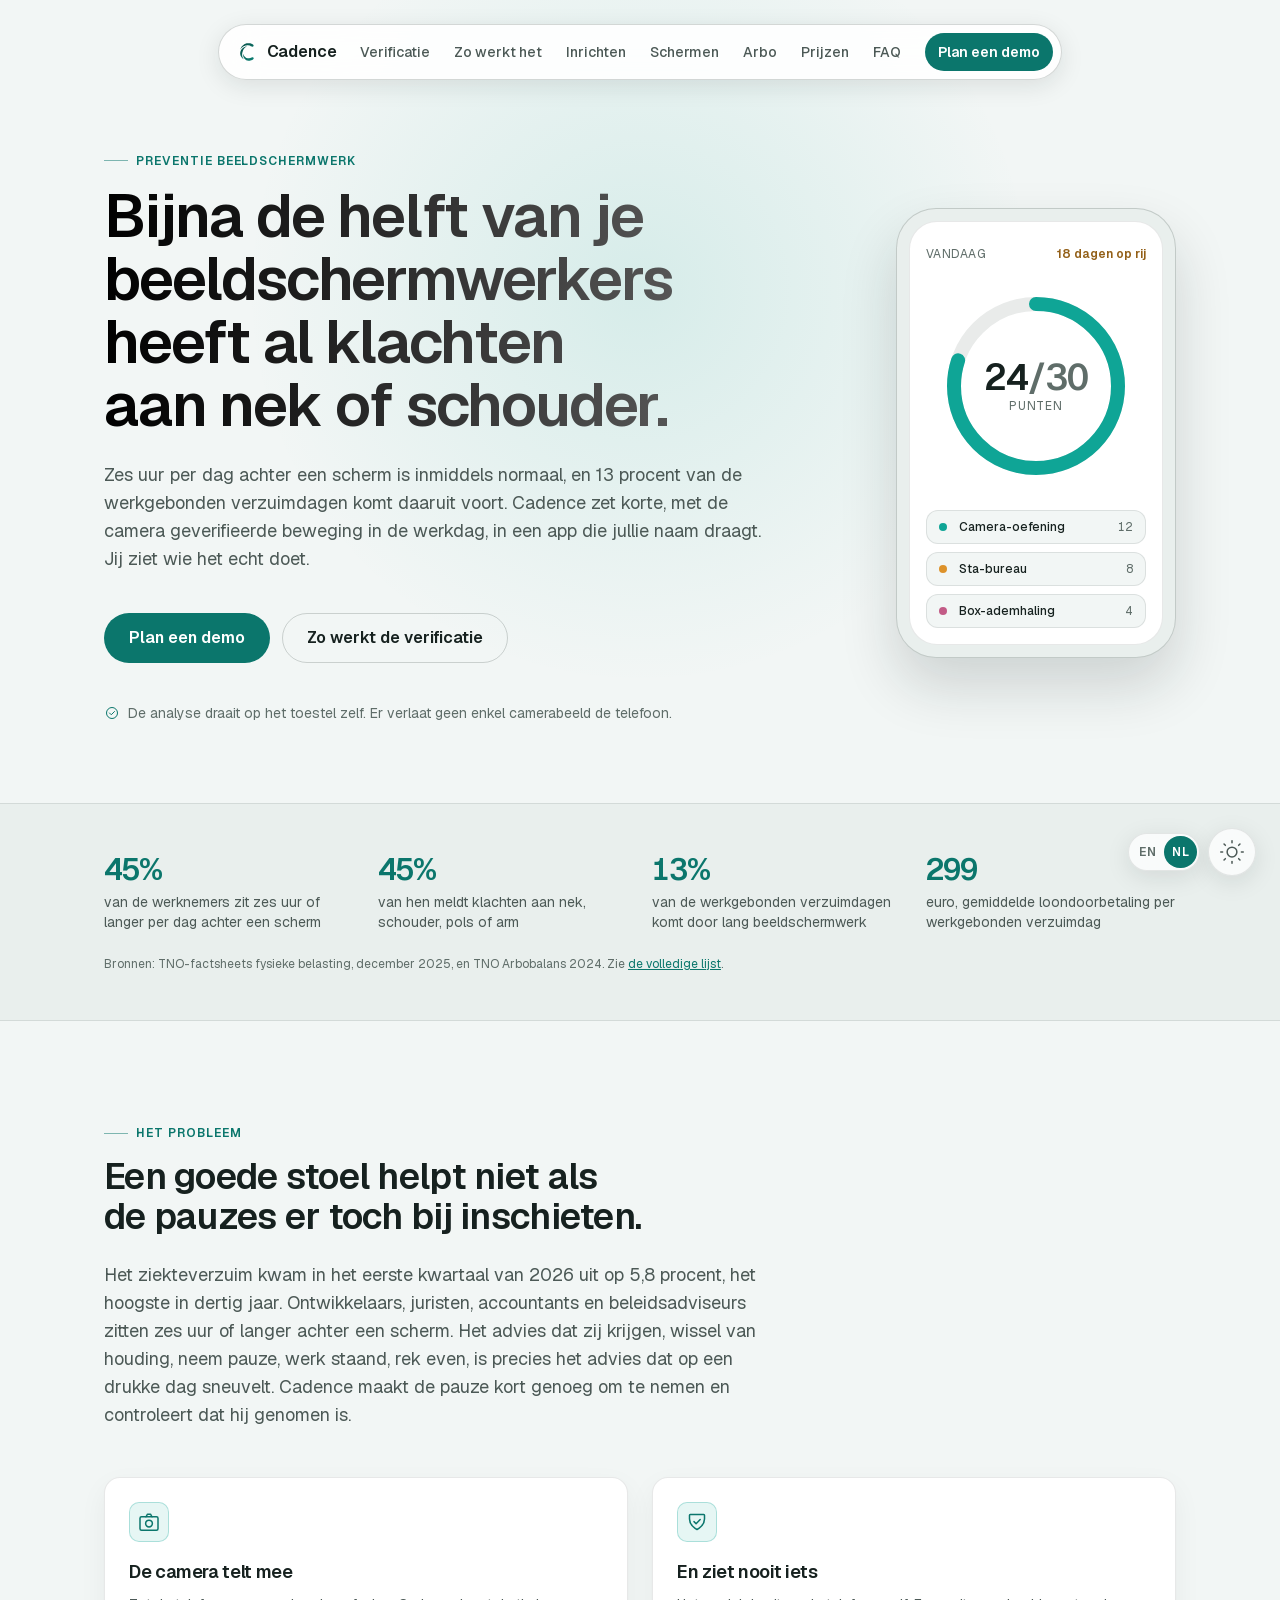
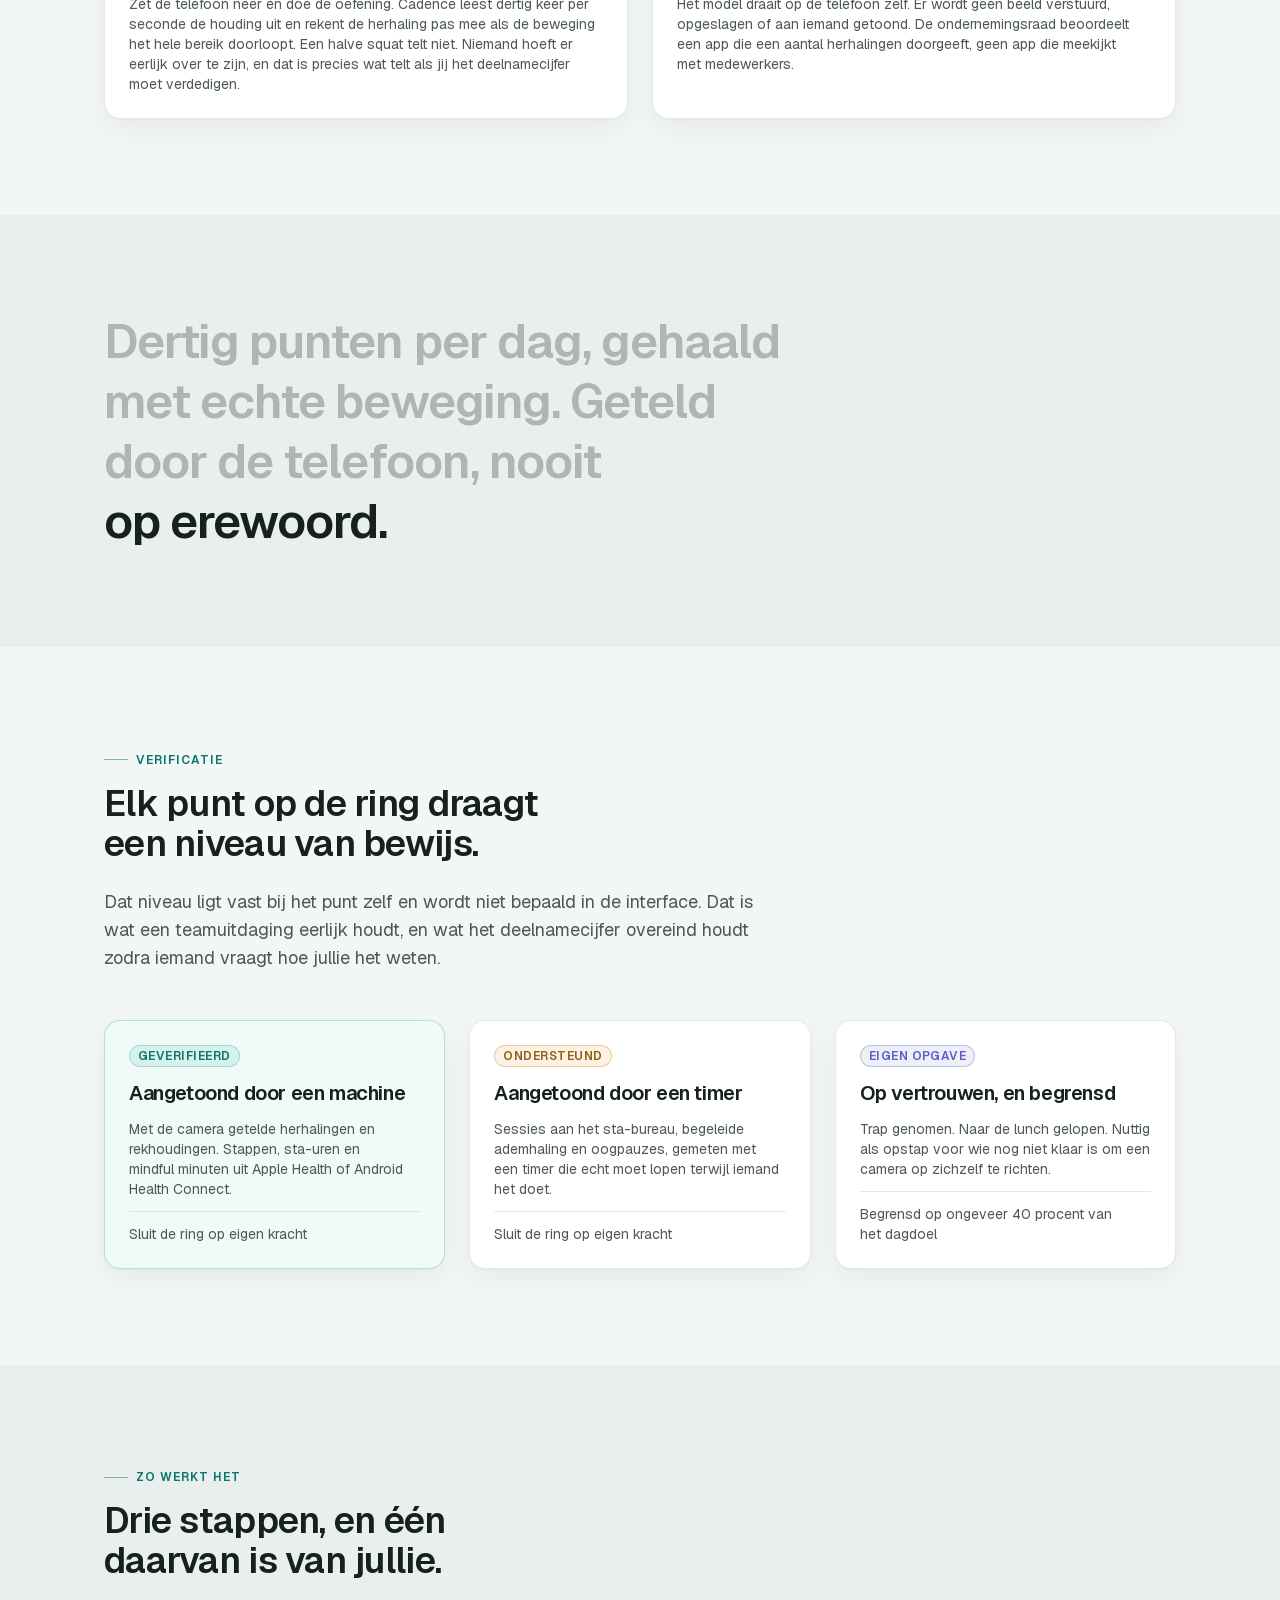
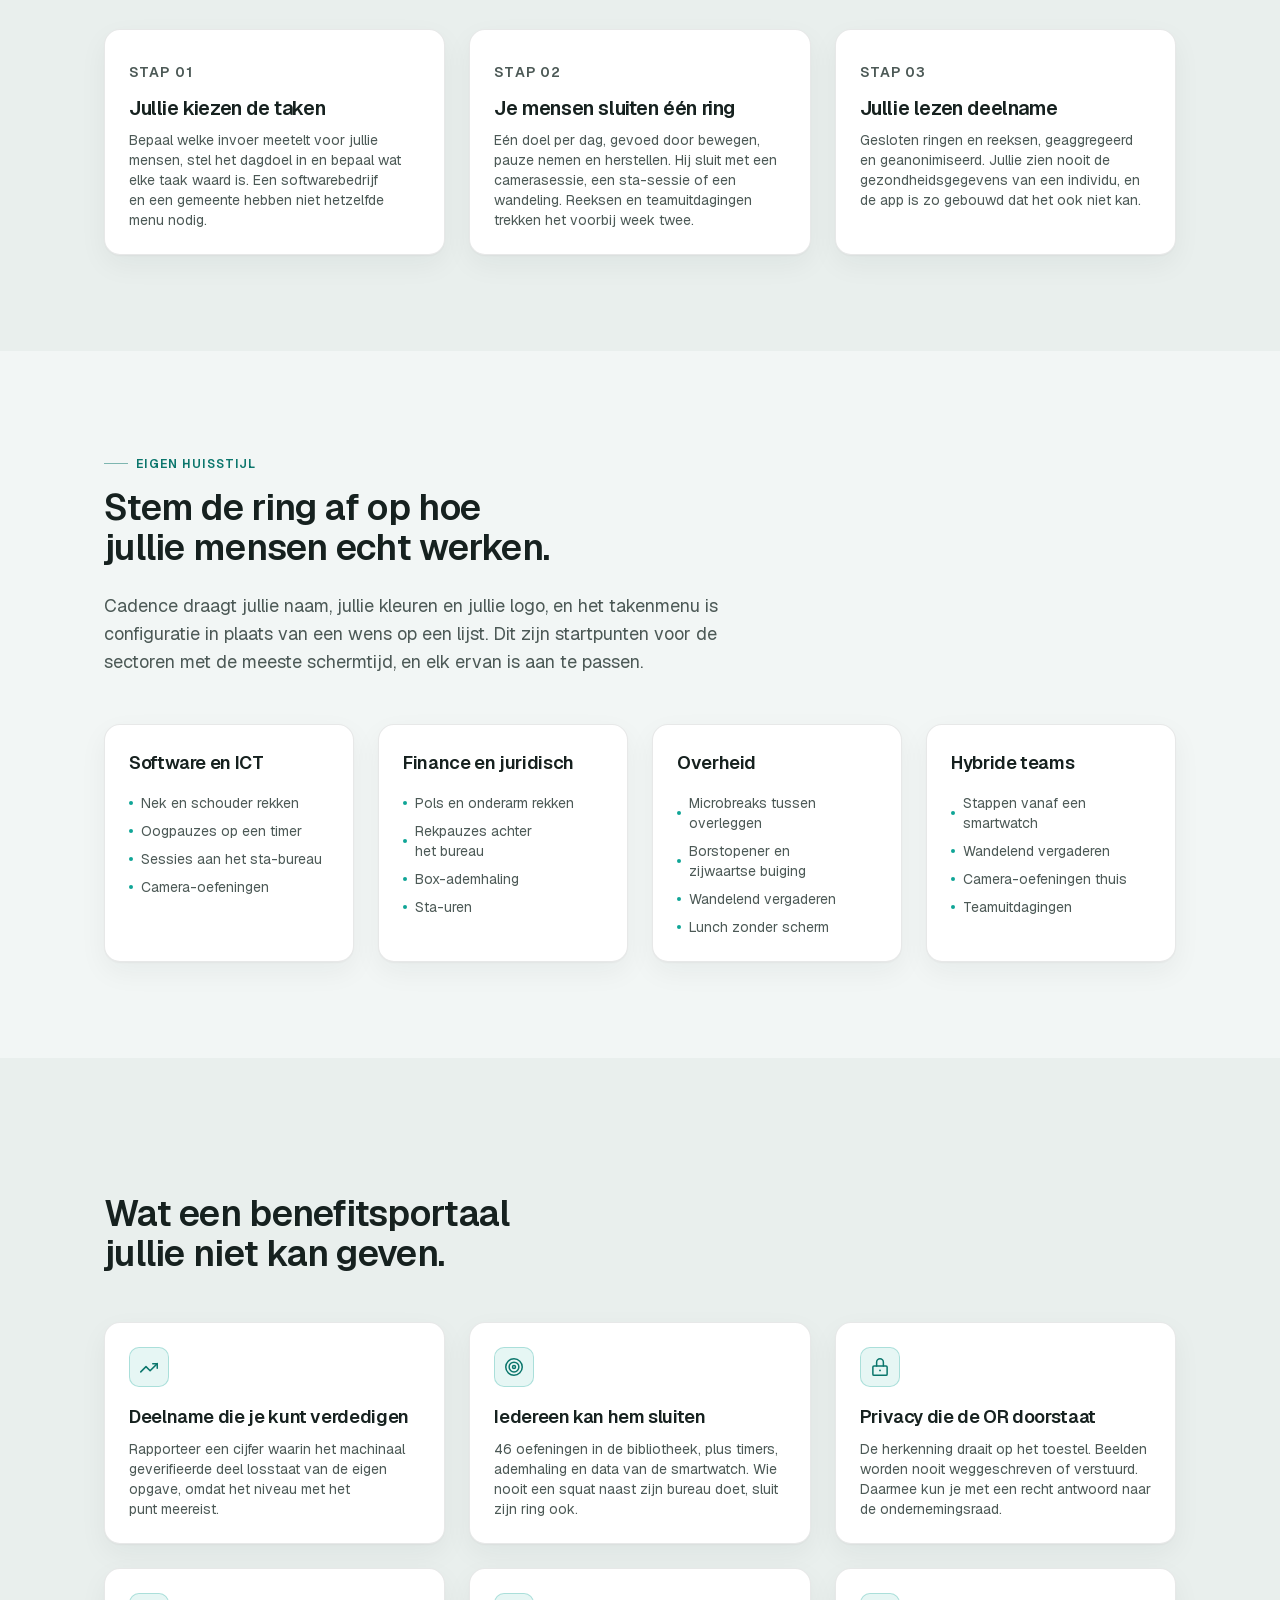
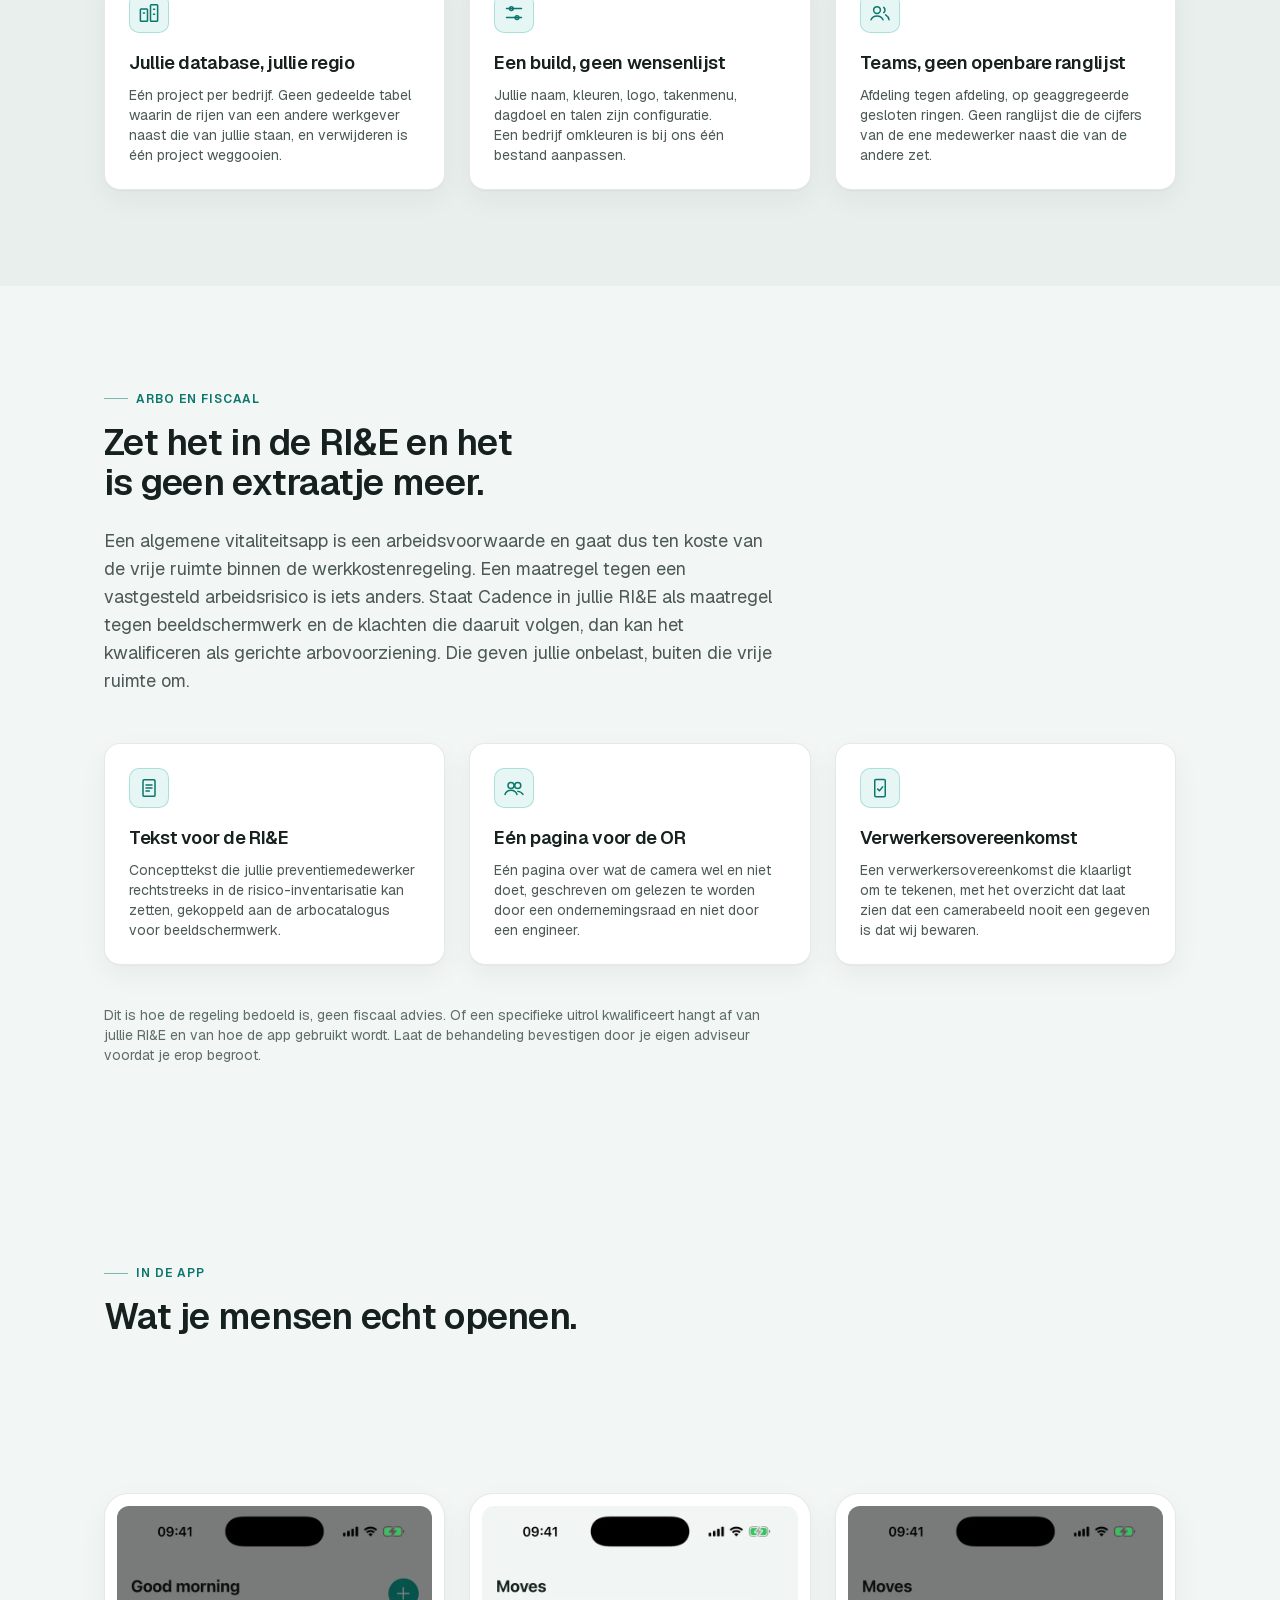
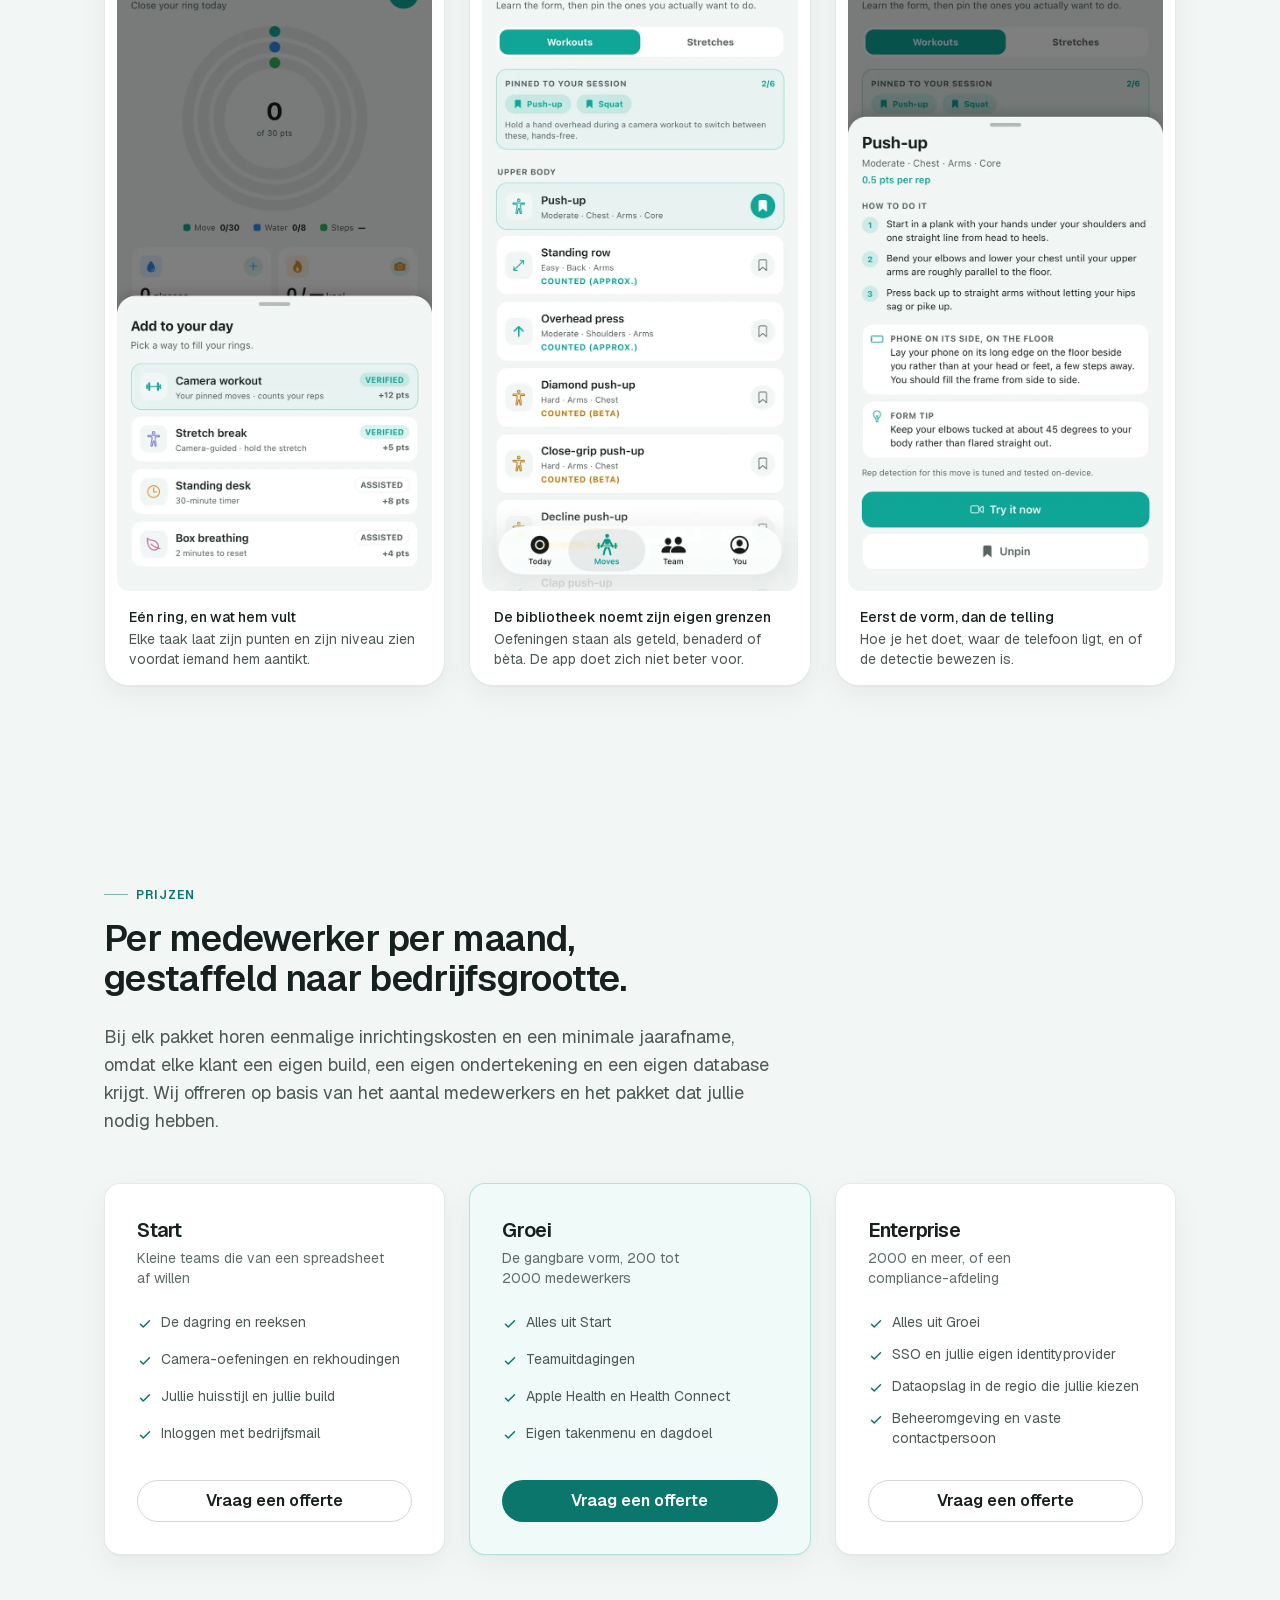
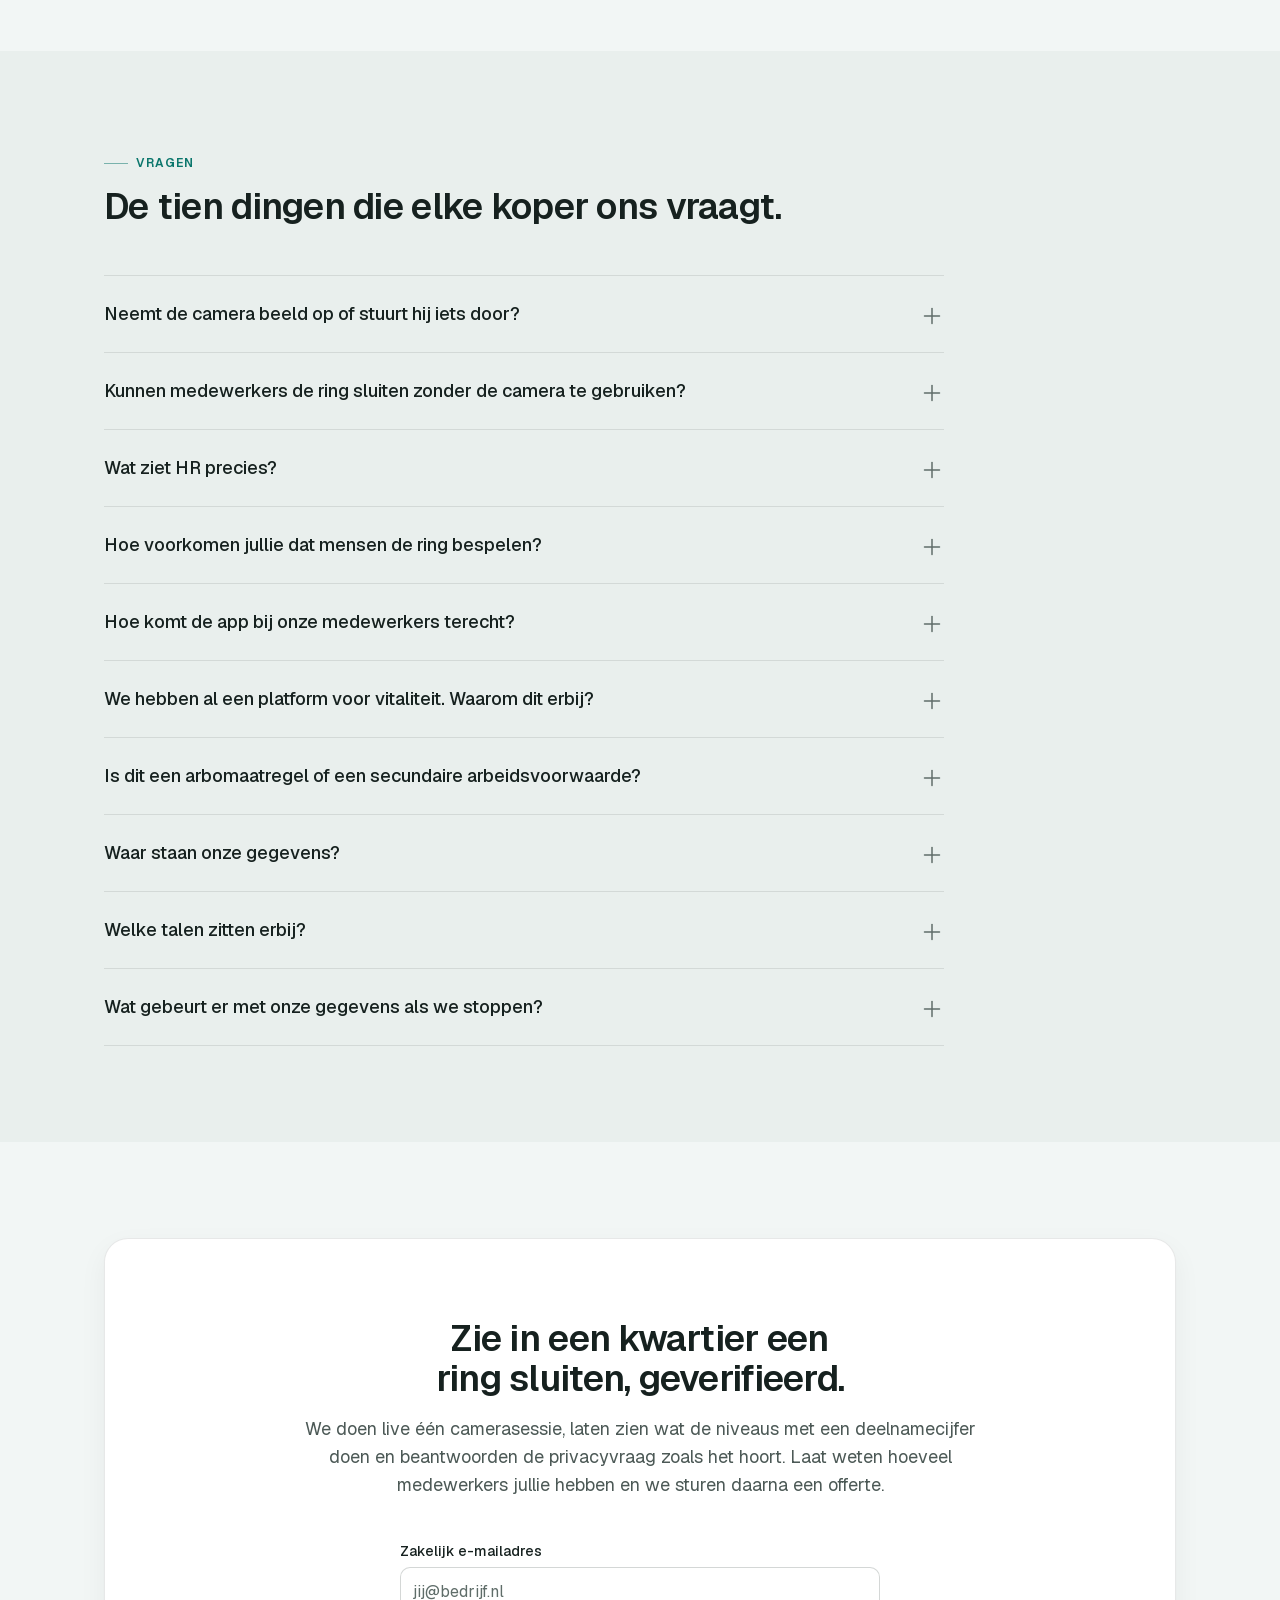
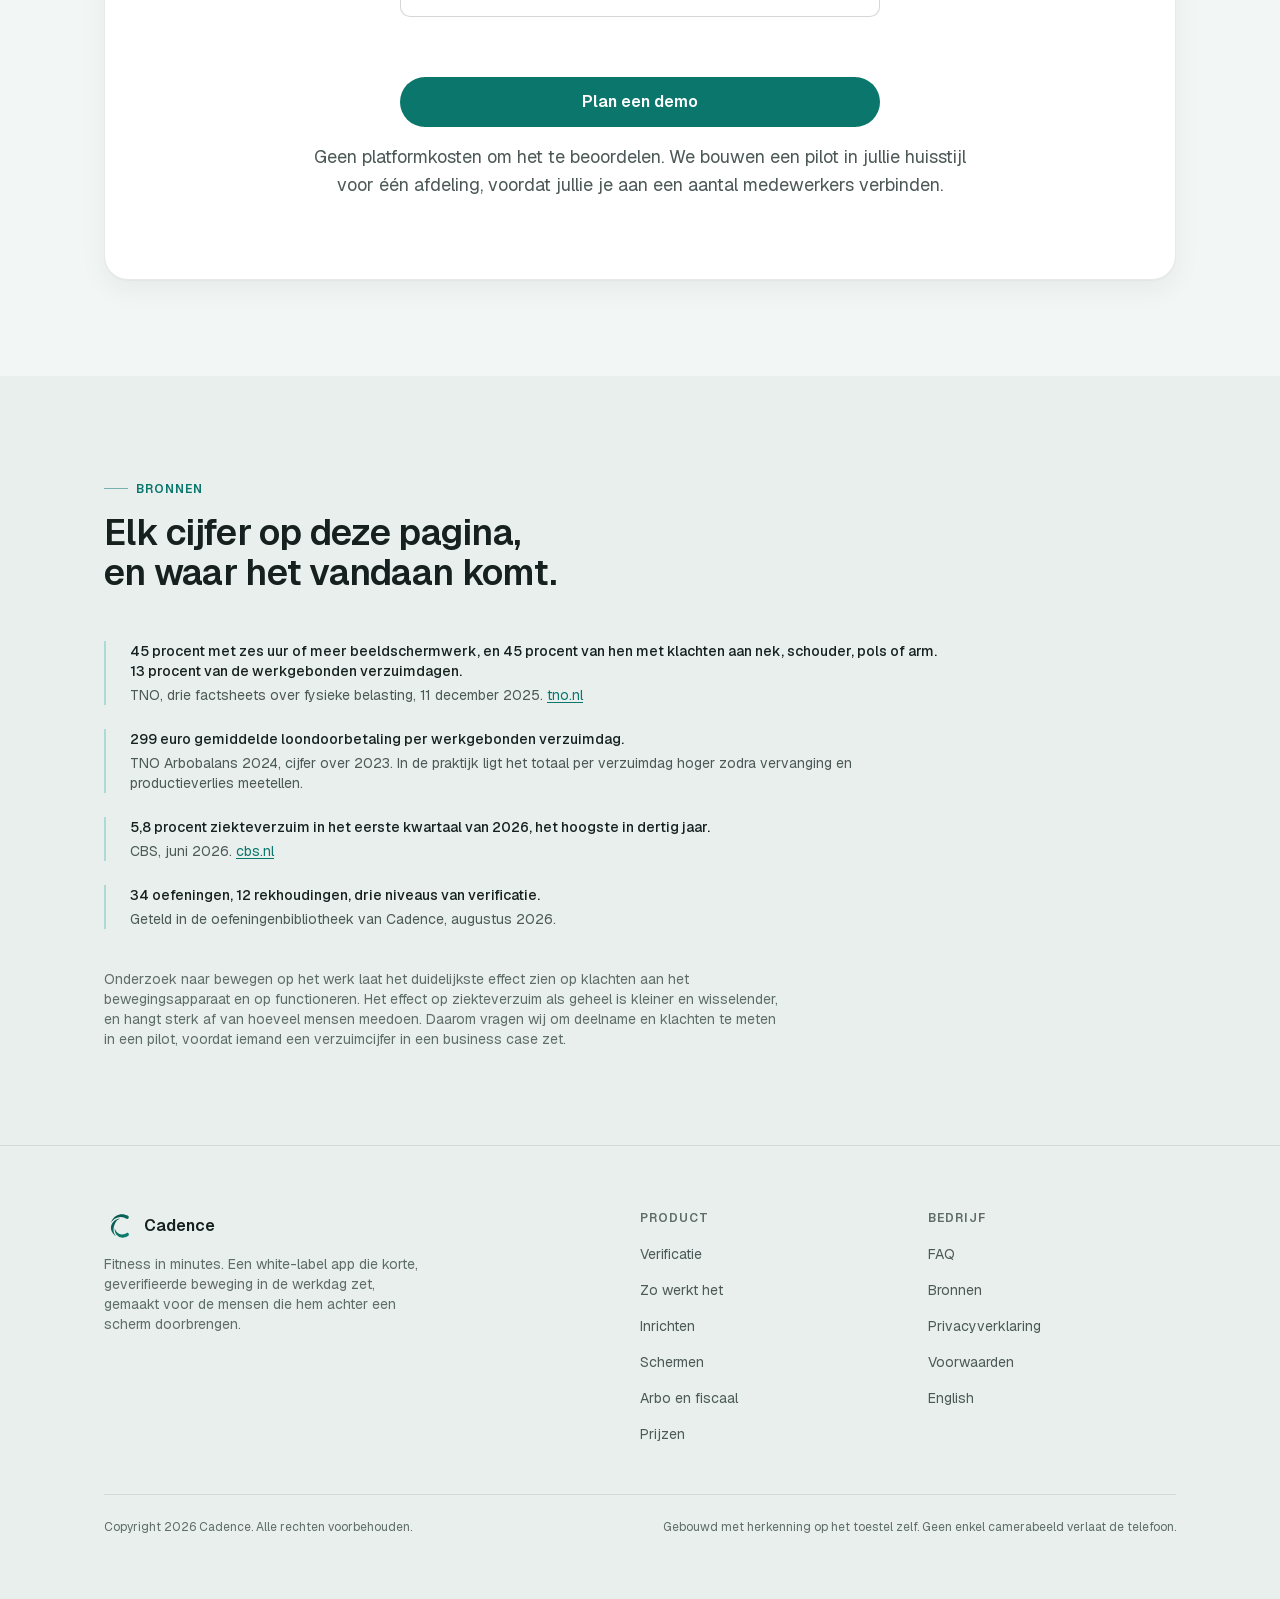
==== commit 89049267: "Add real app screenshots to both languages Three captures from the app running on an iPhone 17 Pro s" ====
--- a/index.html
+++ b/index.html
@@ -148,6 +148,7 @@
           <li><a href="#verificatie">Verificatie</a></li>
           <li><a href="#werking">Zo werkt het</a></li>
           <li><a href="#inrichten">Inrichten</a></li>
+          <li><a href="#schermen">Schermen</a></li>
           <li><a href="#arbo">Arbo</a></li>
           <li><a href="#prijzen">Prijzen</a></li>
           <li><a href="#faq">FAQ</a></li>
@@ -197,6 +198,7 @@
       <a href="#verificatie">Verificatie</a>
       <a href="#werking">Zo werkt het</a>
       <a href="#inrichten">Inrichten</a>
+      <a href="#schermen">Schermen</a>
       <a href="#arbo">Arbo en fiscaal</a>
       <a href="#prijzen">Prijzen</a>
       <a href="#faq">FAQ</a>
@@ -672,6 +674,67 @@
             kwalificeert hangt af van jullie RI&amp;E en van hoe de app gebruikt wordt. Laat de
             behandeling bevestigen door je eigen adviseur voordat je erop begroot.
           </p>
+        </div>
+      </section>
+
+      <!-- ── Screenshots ───────────────────────────────────────────────────
+           Echte opnames uit de app op een iPhone 17 Pro simulator, gemaakt met
+           @swmansion/argent. Het camerascherm is op een simulator niet op te
+           nemen ("No front camera available").
+           ──────────────────────────────────────────────────────────────── -->
+      <section class="section" id="schermen">
+        <div class="wrap">
+          <p class="eyebrow" data-anim>In de app</p>
+          <h2 class="section-title" data-anim>Wat je mensen echt openen.</h2>
+          <p class="section-lede" data-anim>
+            Echte schermen, geen mockups. Let op wat elk scherm een koper vertelt: wat een taak
+            waard is, welk niveau van bewijs eronder zit, en waar de telefoon moet liggen om de
+            telling te laten werken.
+          </p>
+
+          <div class="shots">
+            <figure class="shot" data-anim>
+              <img
+                src="assets/img/shots/today.webp"
+                alt="Het beginscherm van Cadence met de dagring, boven een lijst met een camera-oefening van 12 punten met het label geverifieerd, een rekpauze van 5 punten geverifieerd, een sta-bureau van 8 punten ondersteund en box-ademhaling van 4 punten ondersteund"
+                width="720"
+                height="1565"
+                loading="lazy"
+              />
+              <figcaption>
+                <strong>Eén ring, en wat hem vult</strong>
+                Elke taak laat zijn punten en zijn niveau zien voordat iemand hem aantikt.
+              </figcaption>
+            </figure>
+
+            <figure class="shot" data-anim>
+              <img
+                src="assets/img/shots/library.webp"
+                alt="De oefeningenbibliotheek met vastgezette oefeningen en een lijst met oefeningen, elk met zwaarte, spiergroepen en een label over de detectie"
+                width="720"
+                height="1565"
+                loading="lazy"
+              />
+              <figcaption>
+                <strong>De bibliotheek noemt zijn eigen grenzen</strong>
+                Oefeningen staan als geteld, benaderd of bèta. De app doet zich niet beter voor.
+              </figcaption>
+            </figure>
+
+            <figure class="shot" data-anim>
+              <img
+                src="assets/img/shots/detail.webp"
+                alt="Een detailkaart voor de push-up met punten per herhaling, drie stappen voor de uitvoering, waar de telefoon moet liggen, een vormtip, en een regel dat de detectie voor deze oefening op het toestel is getest"
+                width="720"
+                height="1565"
+                loading="lazy"
+              />
+              <figcaption>
+                <strong>Eerst de vorm, dan de telling</strong>
+                Hoe je het doet, waar de telefoon ligt, en of de detectie bewezen is.
+              </figcaption>
+            </figure>
+          </div>
         </div>
       </section>
 
@@ -978,6 +1041,7 @@
               <li><a href="#verificatie">Verificatie</a></li>
               <li><a href="#werking">Zo werkt het</a></li>
               <li><a href="#inrichten">Inrichten</a></li>
+              <li><a href="#schermen">Schermen</a></li>
               <li><a href="#arbo">Arbo en fiscaal</a></li>
               <li><a href="#prijzen">Prijzen</a></li>
             </ul>
--- a/assets/css/styles.css
+++ b/assets/css/styles.css
@@ -675,6 +675,7 @@
 .menu a:nth-child(4) { transition-delay: 250ms; }
 .menu a:nth-child(5) { transition-delay: 300ms; }
 .menu a:nth-child(6) { transition-delay: 350ms; }
+.menu a:nth-child(7) { transition-delay: 400ms; }
 
 /* ── Buttons ───────────────────────────────────────────────────────────────── */
 
@@ -1347,6 +1348,58 @@
   flex-shrink: 0;
 }
 
+/* ── Screenshot strip ──────────────────────────────────────────────────────── */
+
+.shots {
+  display: grid;
+  gap: var(--s-300);
+  margin-top: var(--s-600);
+}
+
+@media (min-width: 720px) {
+  .shots {
+    grid-template-columns: repeat(3, 1fr);
+  }
+}
+
+.shot {
+  margin: 0;
+  border-radius: 24px;
+  border: 1px solid var(--border);
+  background: var(--surface);
+  padding: var(--s-100);
+  box-shadow: var(--shadow-card);
+  transition: transform 700ms var(--ease), box-shadow 700ms var(--ease);
+}
+
+.shot:hover {
+  transform: translateY(-2px);
+  box-shadow: var(--shadow-card-hover);
+}
+
+.shot img {
+  /* Nested radius: 24px outer, 12px gap. 24 - 12 = 12. */
+  border-radius: 12px;
+  width: 100%;
+  height: auto;
+  display: block;
+  background: var(--chip);
+}
+
+.shot figcaption {
+  padding: var(--s-200) var(--s-100) var(--s-50);
+  font-size: 0.875rem;
+  line-height: 1.25rem;
+  color: var(--text-dim);
+}
+
+.shot figcaption strong {
+  display: block;
+  color: var(--text);
+  font-weight: 500;
+  margin-bottom: var(--s-25);
+}
+
 /* ── Pricing ───────────────────────────────────────────────────────────────── */
 
 .plan {
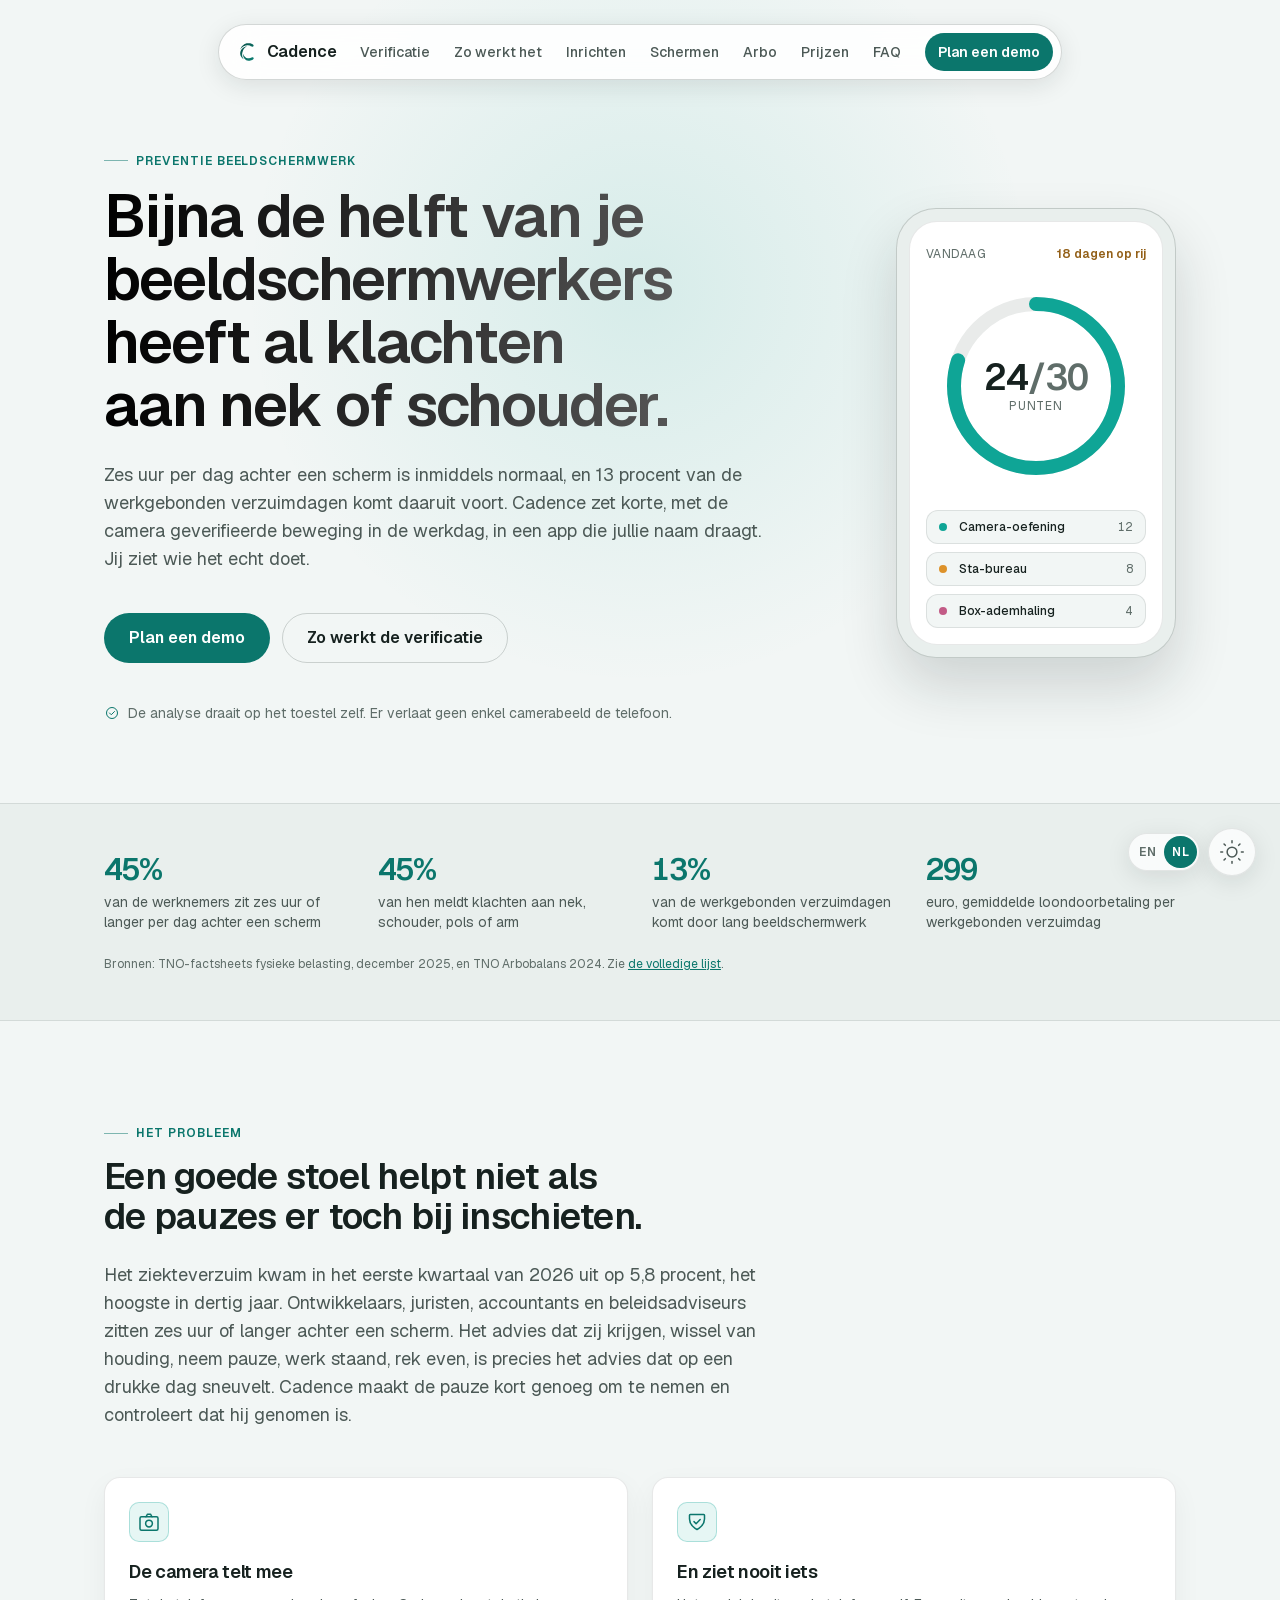
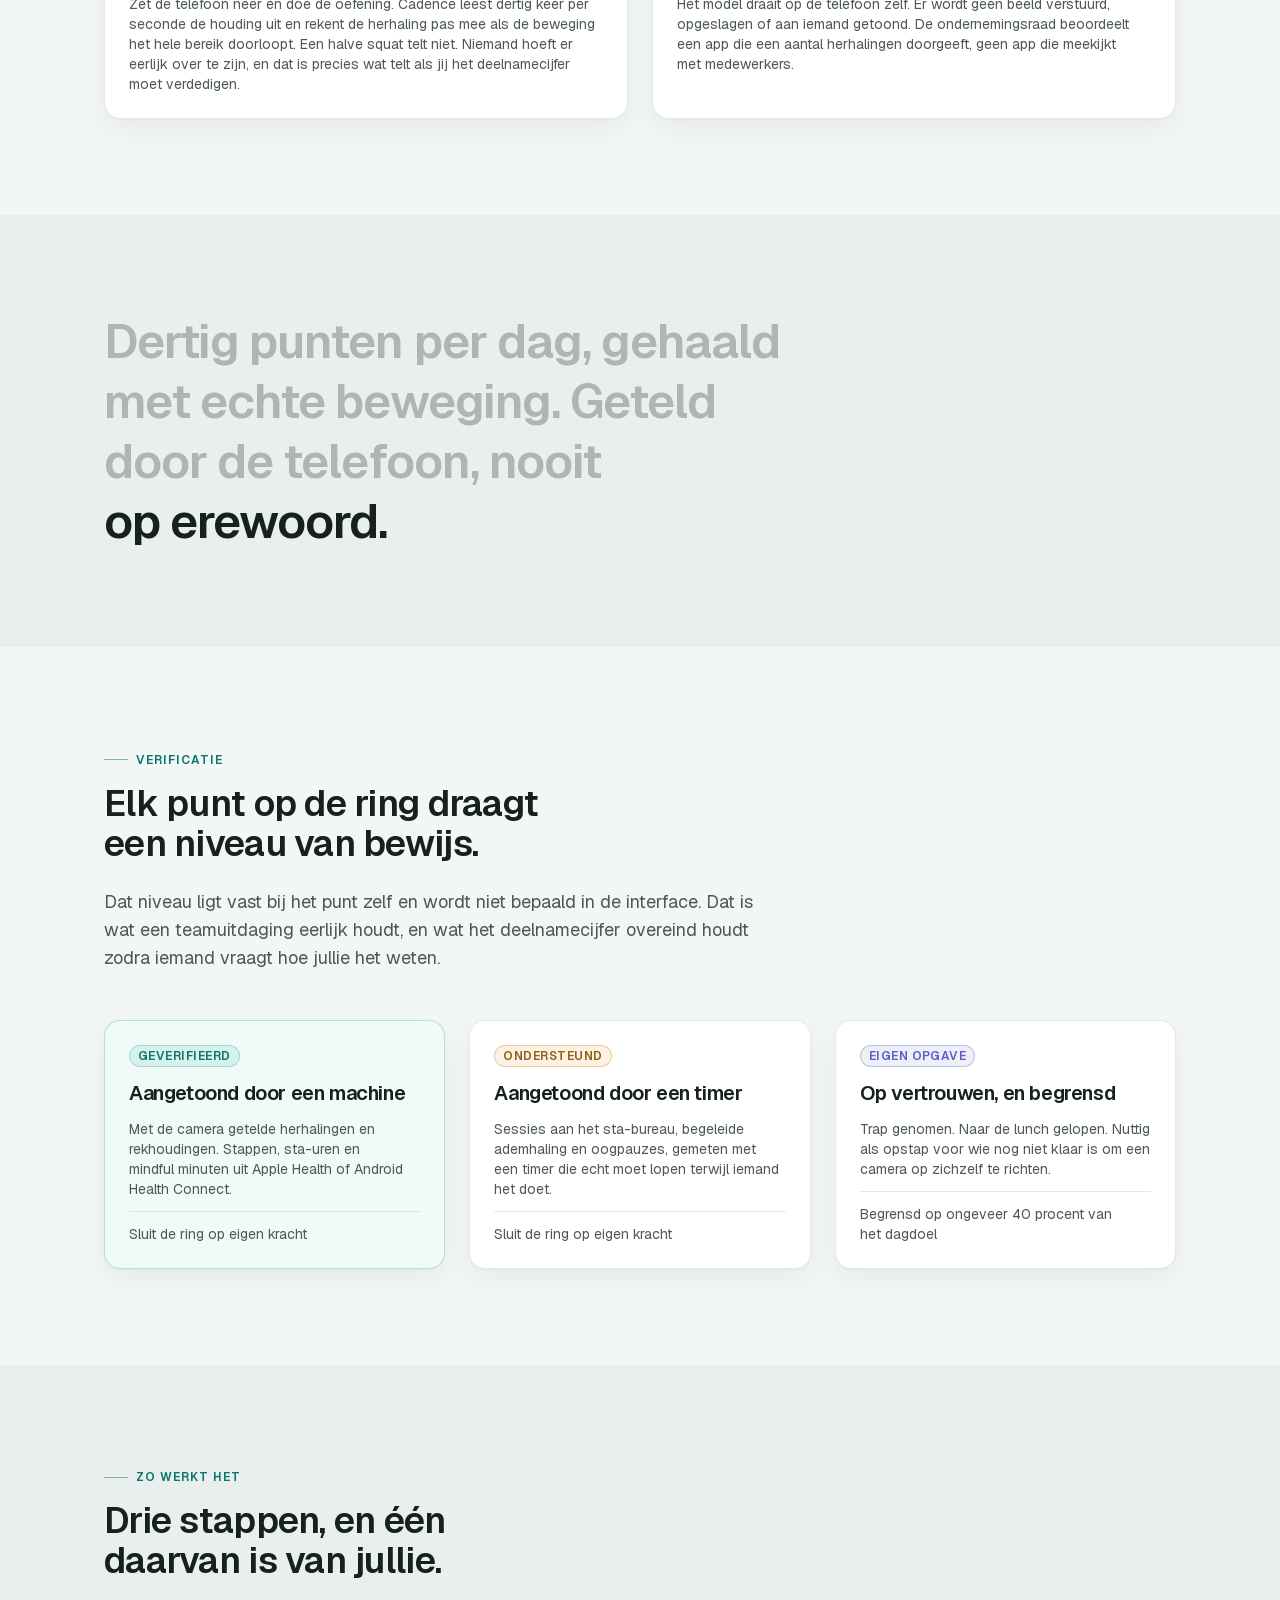
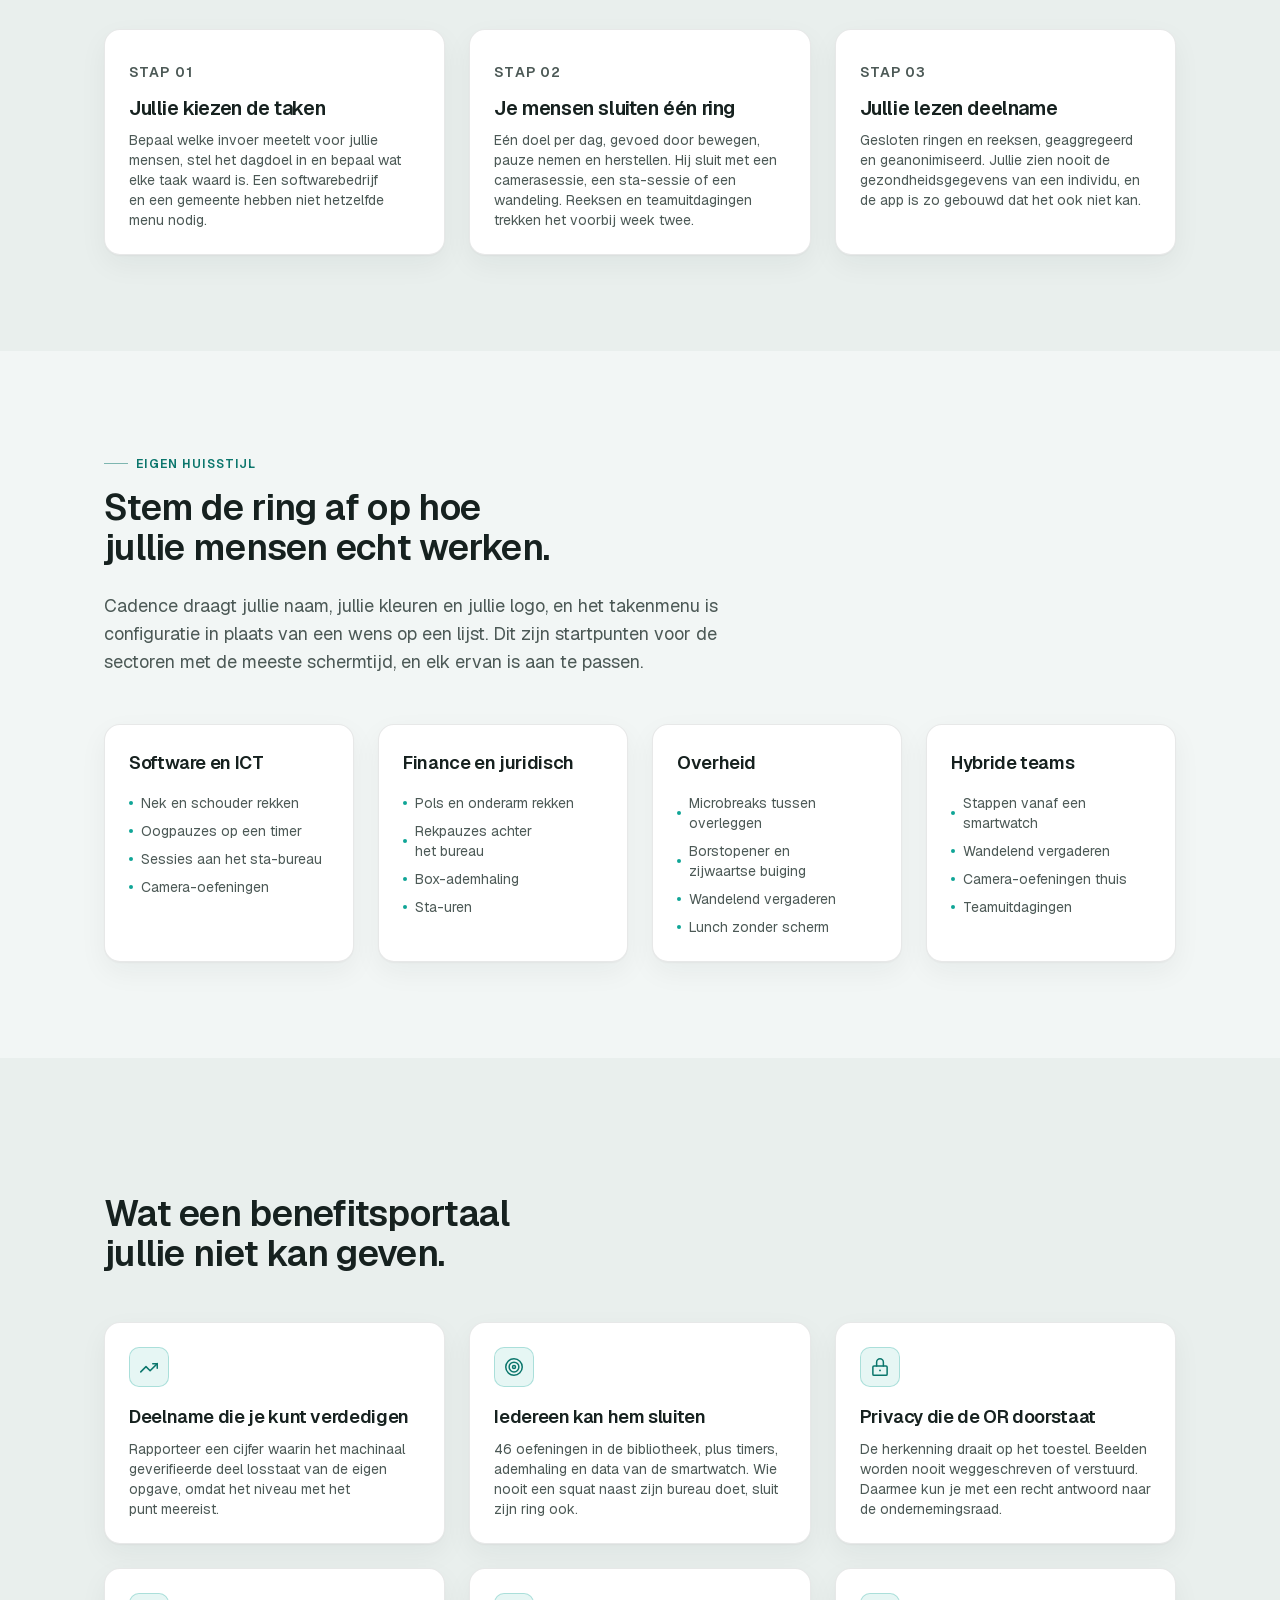
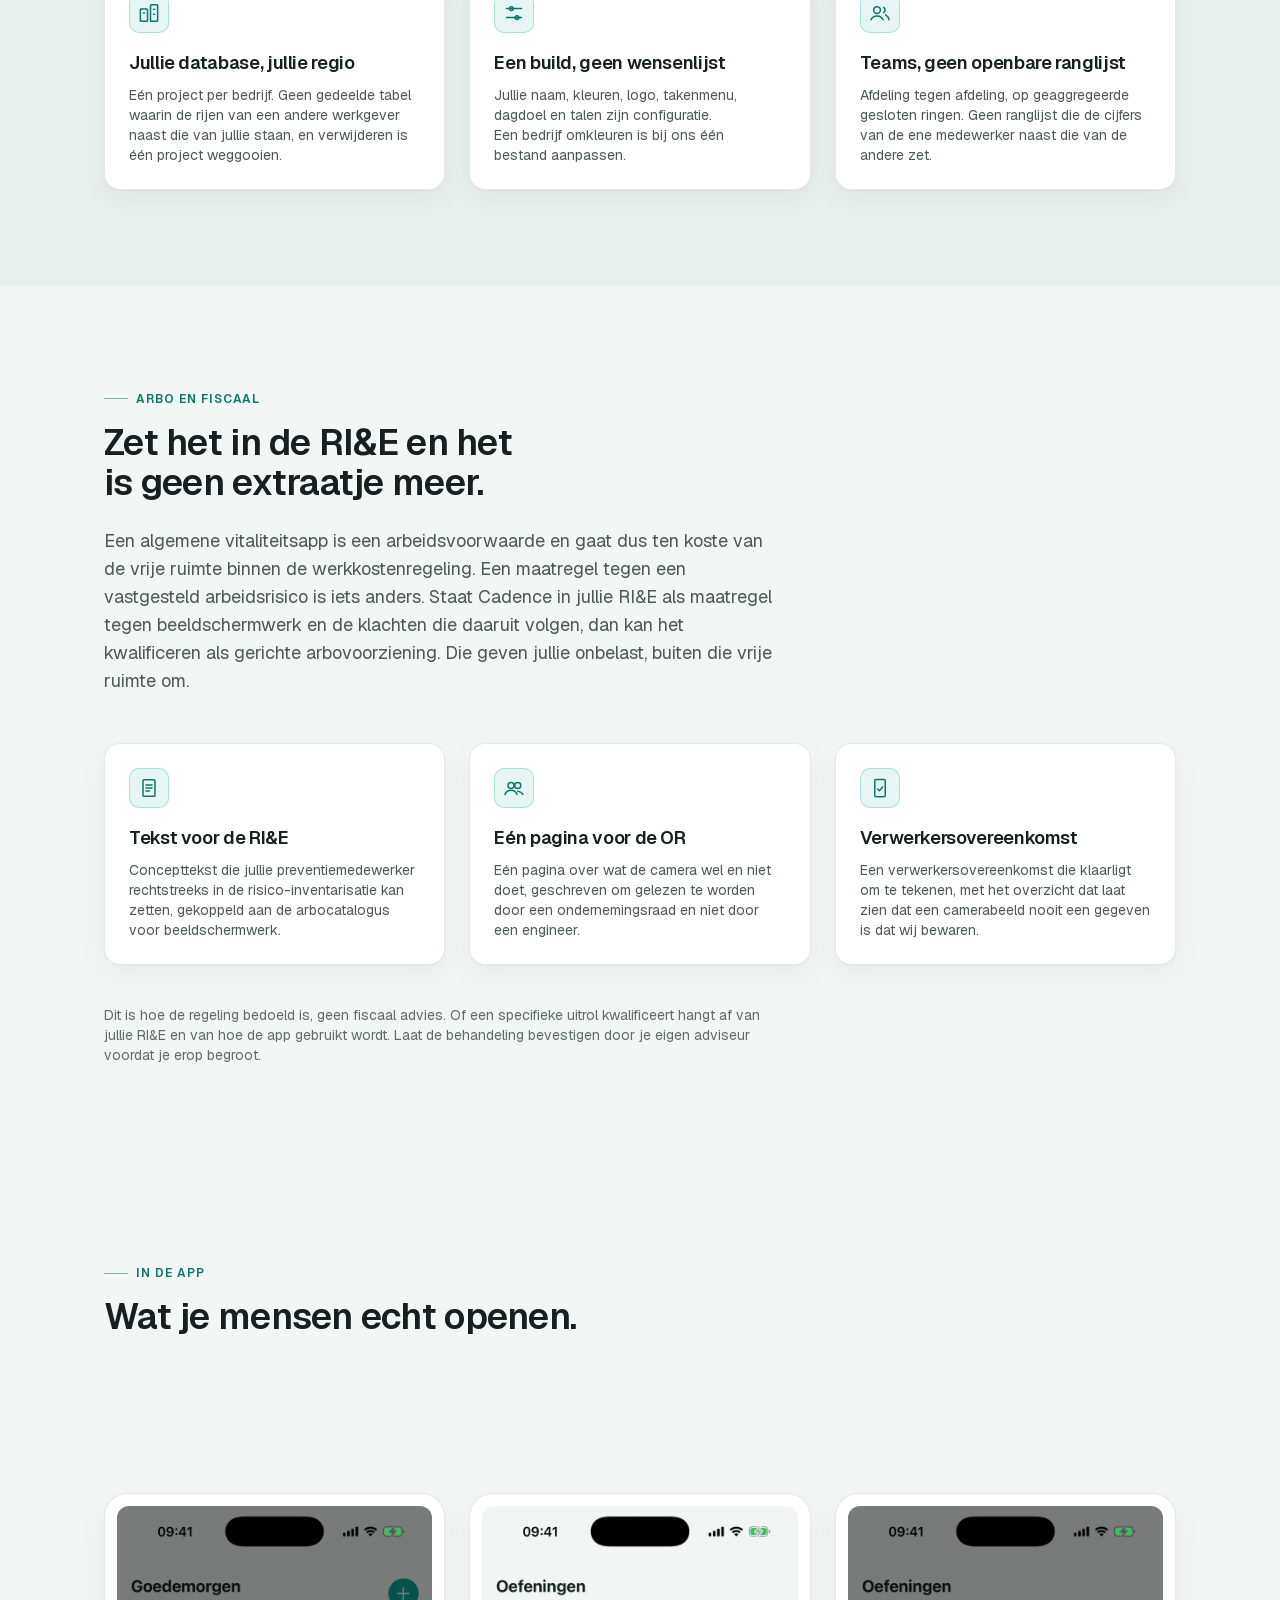
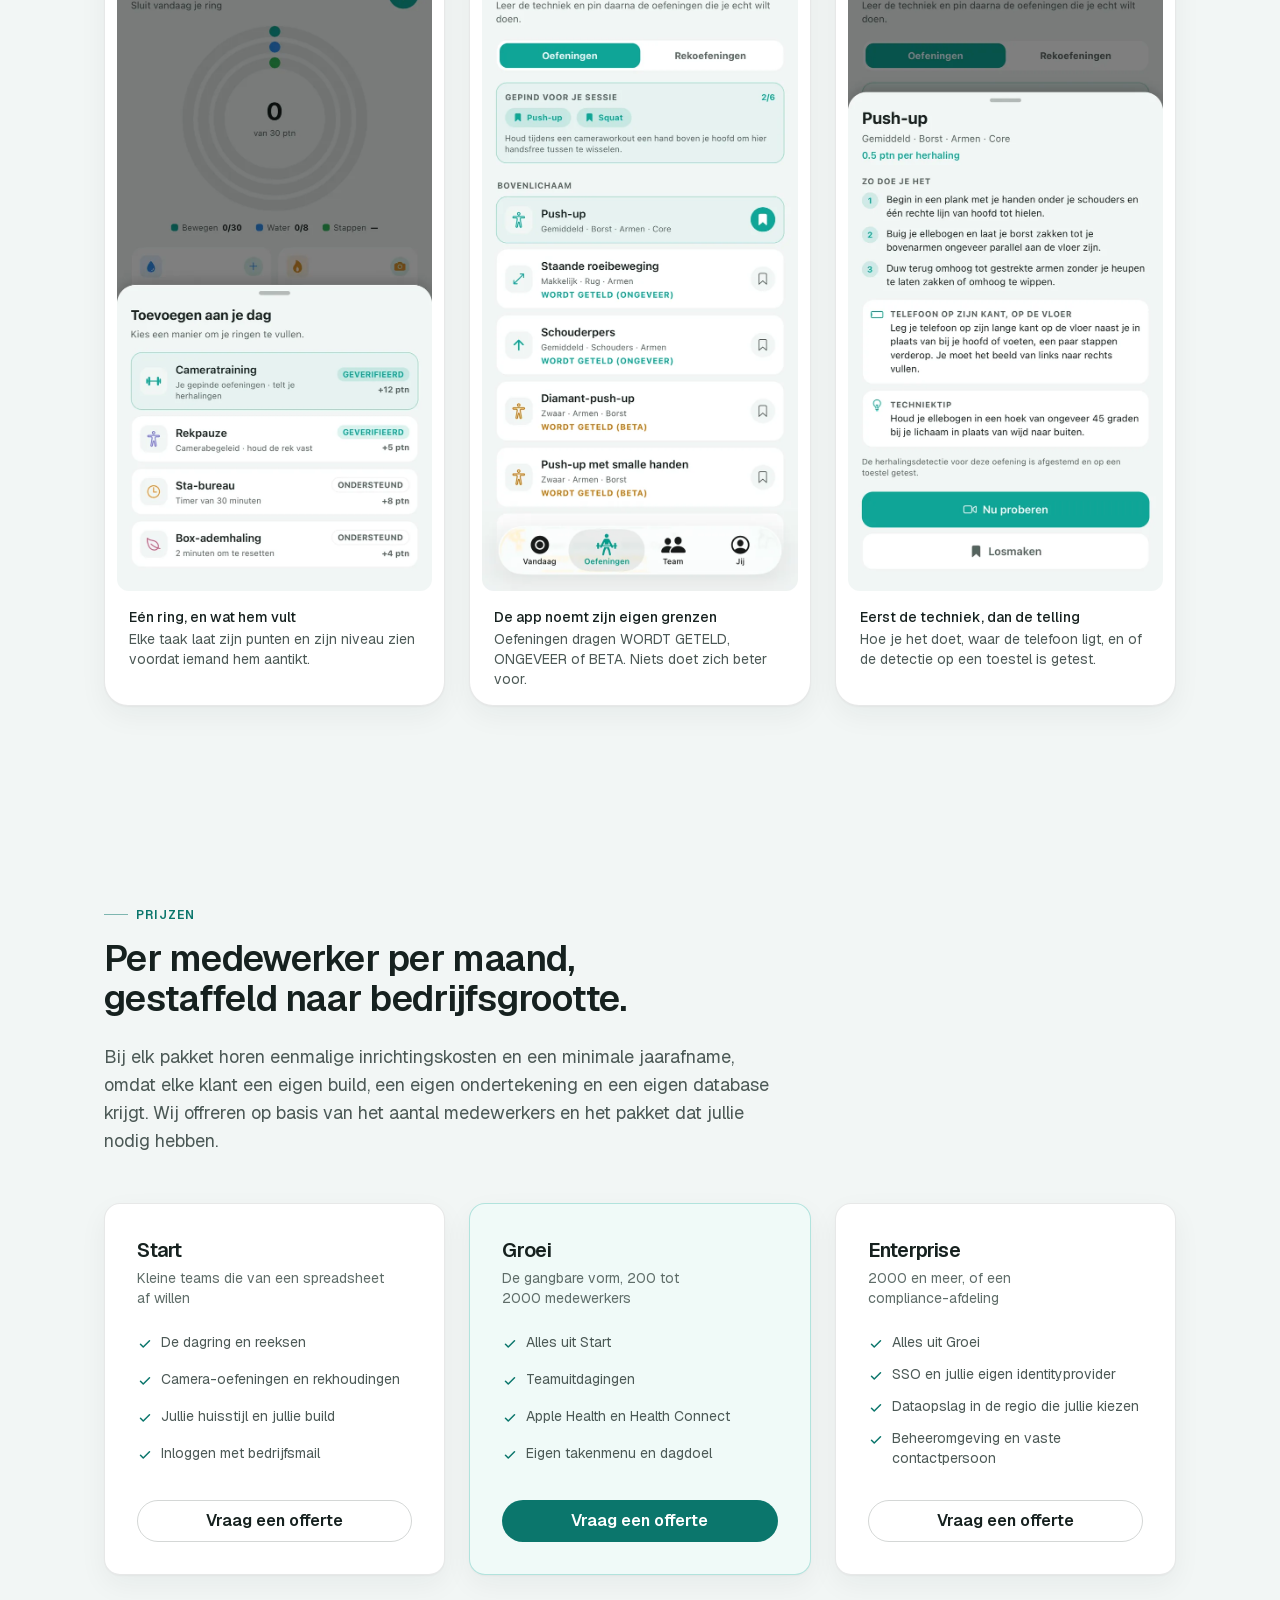
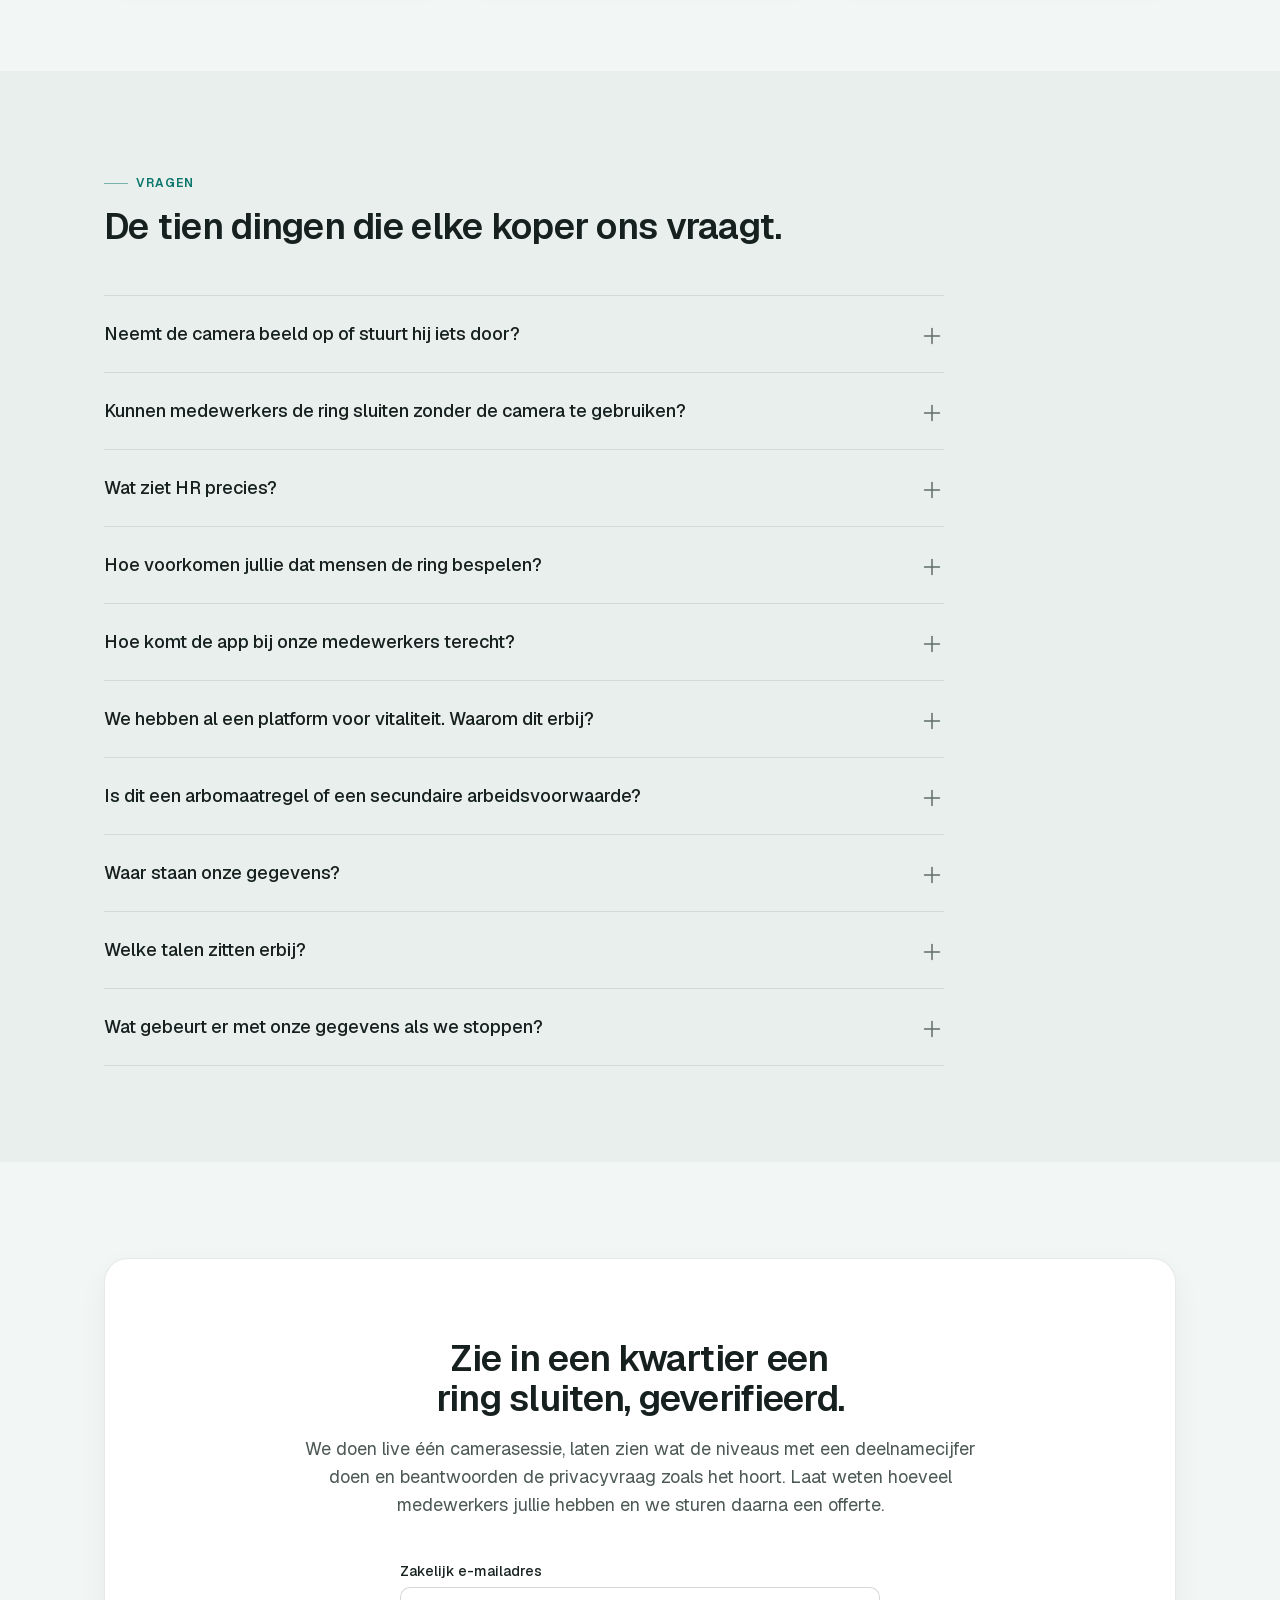
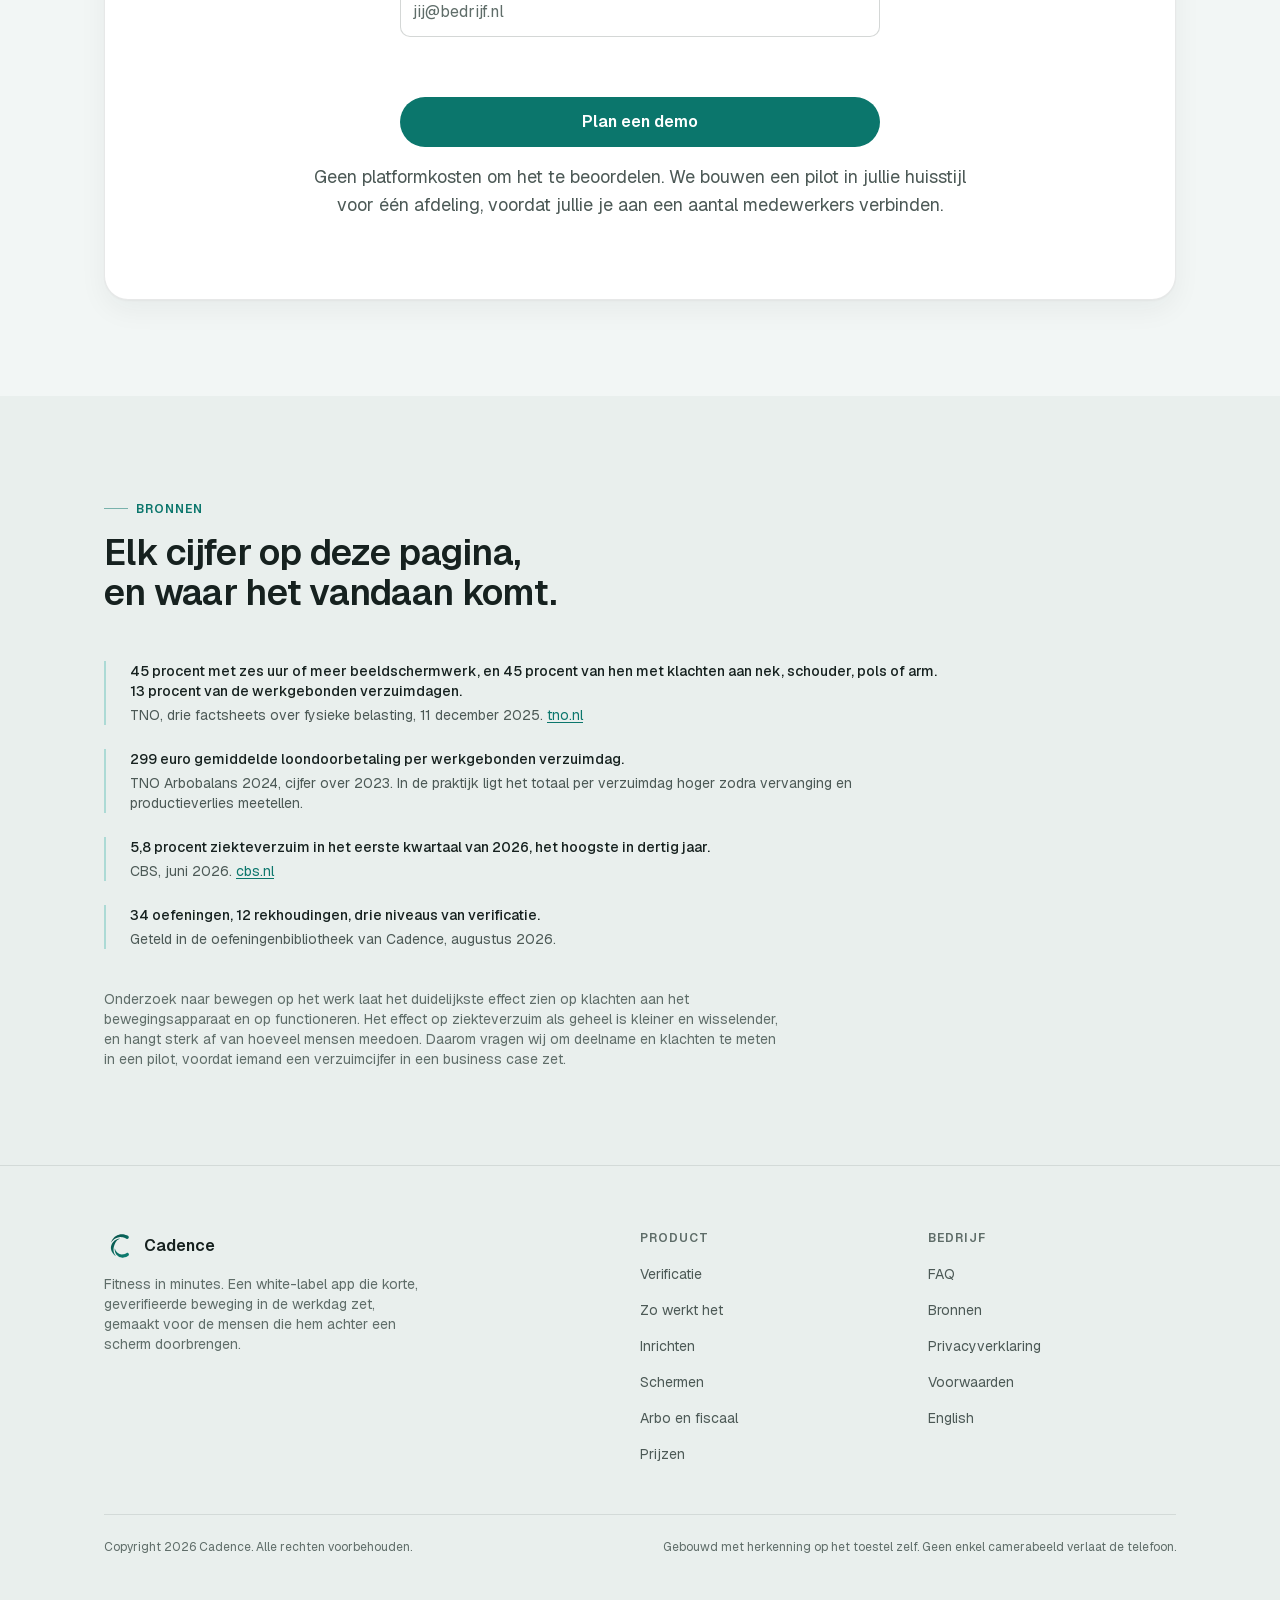
==== commit 126fdc7b: "Capture the screenshots in Dutch for the Dutch page The Dutch page was showing an English app, which" ====
--- a/index.html
+++ b/index.html
@@ -695,8 +695,8 @@
           <div class="shots">
             <figure class="shot" data-anim>
               <img
-                src="assets/img/shots/today.webp"
-                alt="Het beginscherm van Cadence met de dagring, boven een lijst met een camera-oefening van 12 punten met het label geverifieerd, een rekpauze van 5 punten geverifieerd, een sta-bureau van 8 punten ondersteund en box-ademhaling van 4 punten ondersteund"
+                src="assets/img/shots/nl/today.webp"
+                alt="Het beginscherm van Cadence met de dagring, boven een lijst met Cameratraining voor 12 punten met het label GEVERIFIEERD, Rekpauze voor 5 punten GEVERIFIEERD en Box-ademhaling voor 4 punten ONDERSTEUND"
                 width="720"
                 height="1565"
                 loading="lazy"
@@ -709,29 +709,29 @@
 
             <figure class="shot" data-anim>
               <img
-                src="assets/img/shots/library.webp"
-                alt="De oefeningenbibliotheek met vastgezette oefeningen en een lijst met oefeningen, elk met zwaarte, spiergroepen en een label over de detectie"
+                src="assets/img/shots/nl/library.webp"
+                alt="Het tabblad Oefeningen met de gepinde oefeningen Push-up en Squat, en daaronder een lijst waarin oefeningen labels dragen als WORDT GETELD (ONGEVEER) en WORDT GETELD (BETA)"
                 width="720"
                 height="1565"
                 loading="lazy"
               />
               <figcaption>
-                <strong>De bibliotheek noemt zijn eigen grenzen</strong>
-                Oefeningen staan als geteld, benaderd of bèta. De app doet zich niet beter voor.
+                <strong>De app noemt zijn eigen grenzen</strong>
+                Oefeningen dragen WORDT GETELD, ONGEVEER of BETA. Niets doet zich beter voor.
               </figcaption>
             </figure>
 
             <figure class="shot" data-anim>
               <img
-                src="assets/img/shots/detail.webp"
-                alt="Een detailkaart voor de push-up met punten per herhaling, drie stappen voor de uitvoering, waar de telefoon moet liggen, een vormtip, en een regel dat de detectie voor deze oefening op het toestel is getest"
+                src="assets/img/shots/nl/detail.webp"
+                alt="De detailkaart van de push-up met 0.5 ptn per herhaling, drie stappen onder ZO DOE JE HET, het kopje TELEFOON OP ZIJN KANT OP DE VLOER, een techniektip, en de regel dat de herhalingsdetectie voor deze oefening is afgestemd en op een toestel getest"
                 width="720"
                 height="1565"
                 loading="lazy"
               />
               <figcaption>
-                <strong>Eerst de vorm, dan de telling</strong>
-                Hoe je het doet, waar de telefoon ligt, en of de detectie bewezen is.
+                <strong>Eerst de techniek, dan de telling</strong>
+                Hoe je het doet, waar de telefoon ligt, en of de detectie op een toestel is getest.
               </figcaption>
             </figure>
           </div>
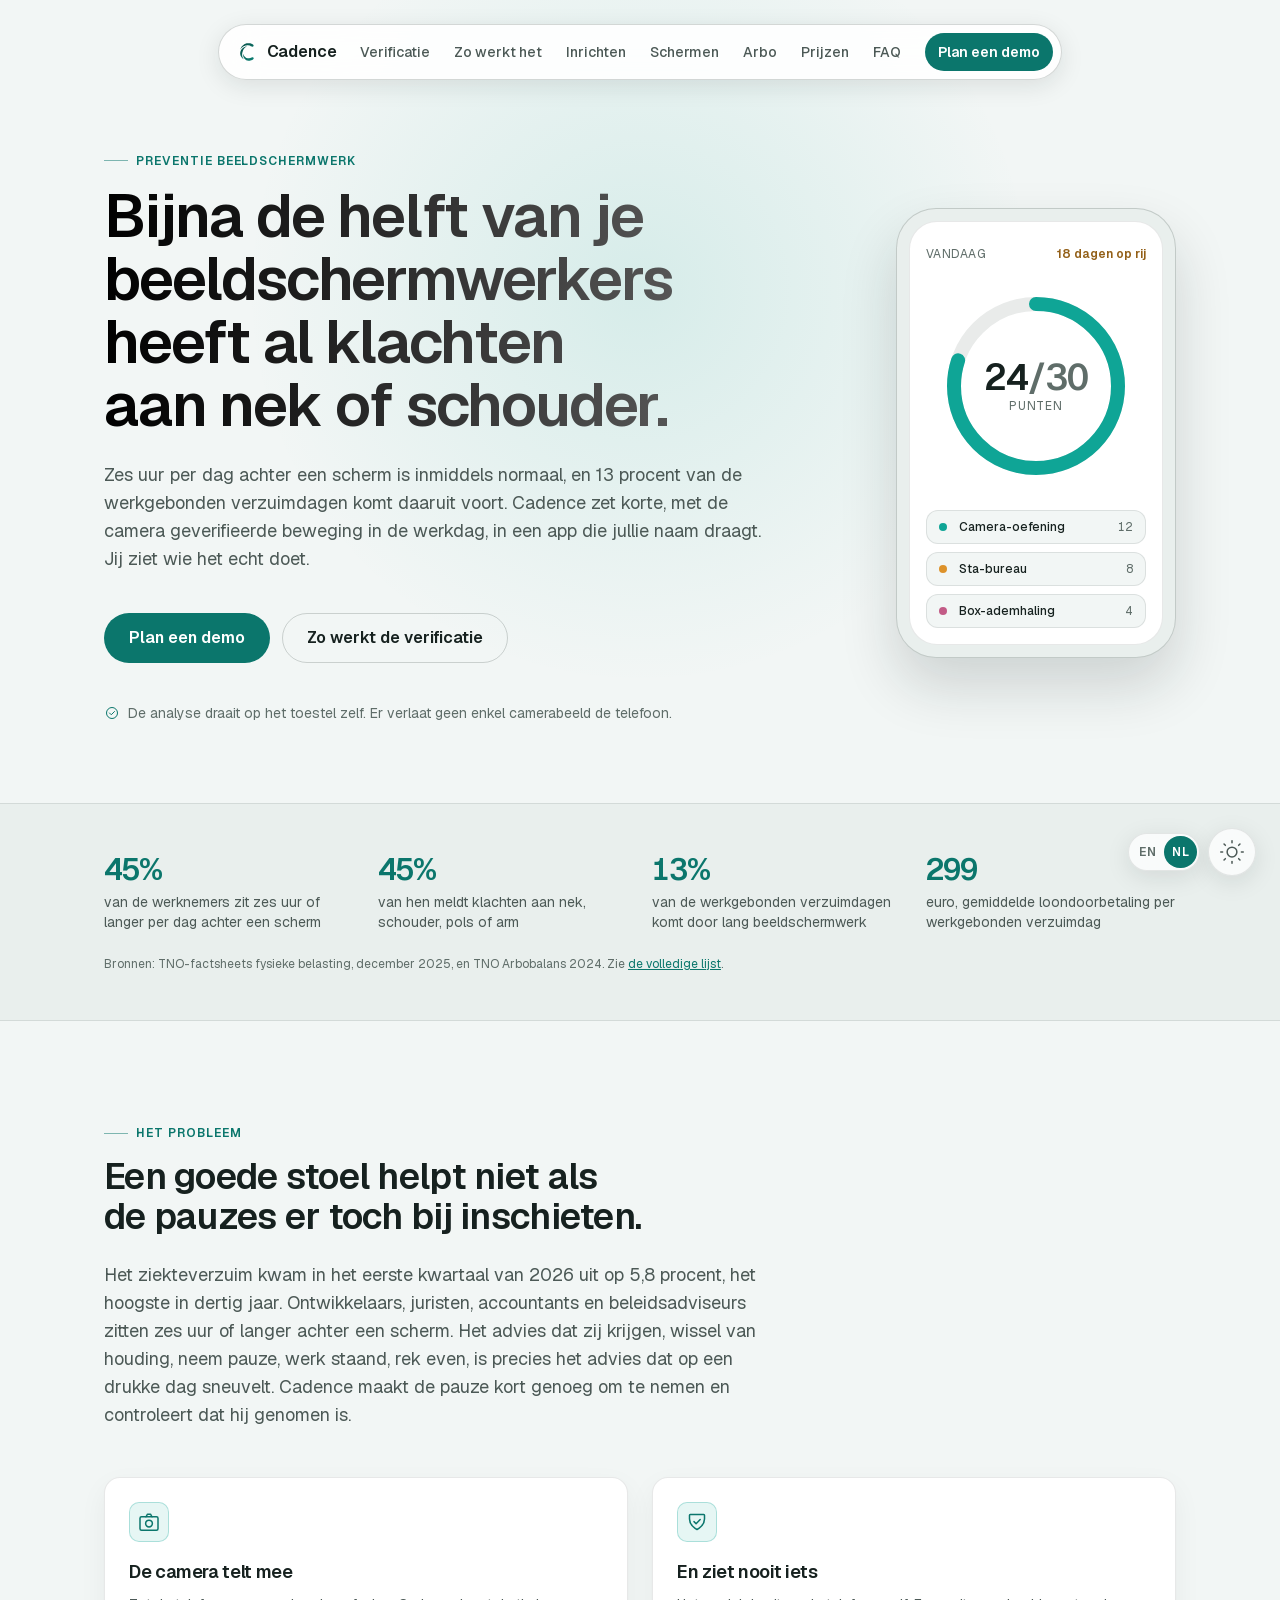
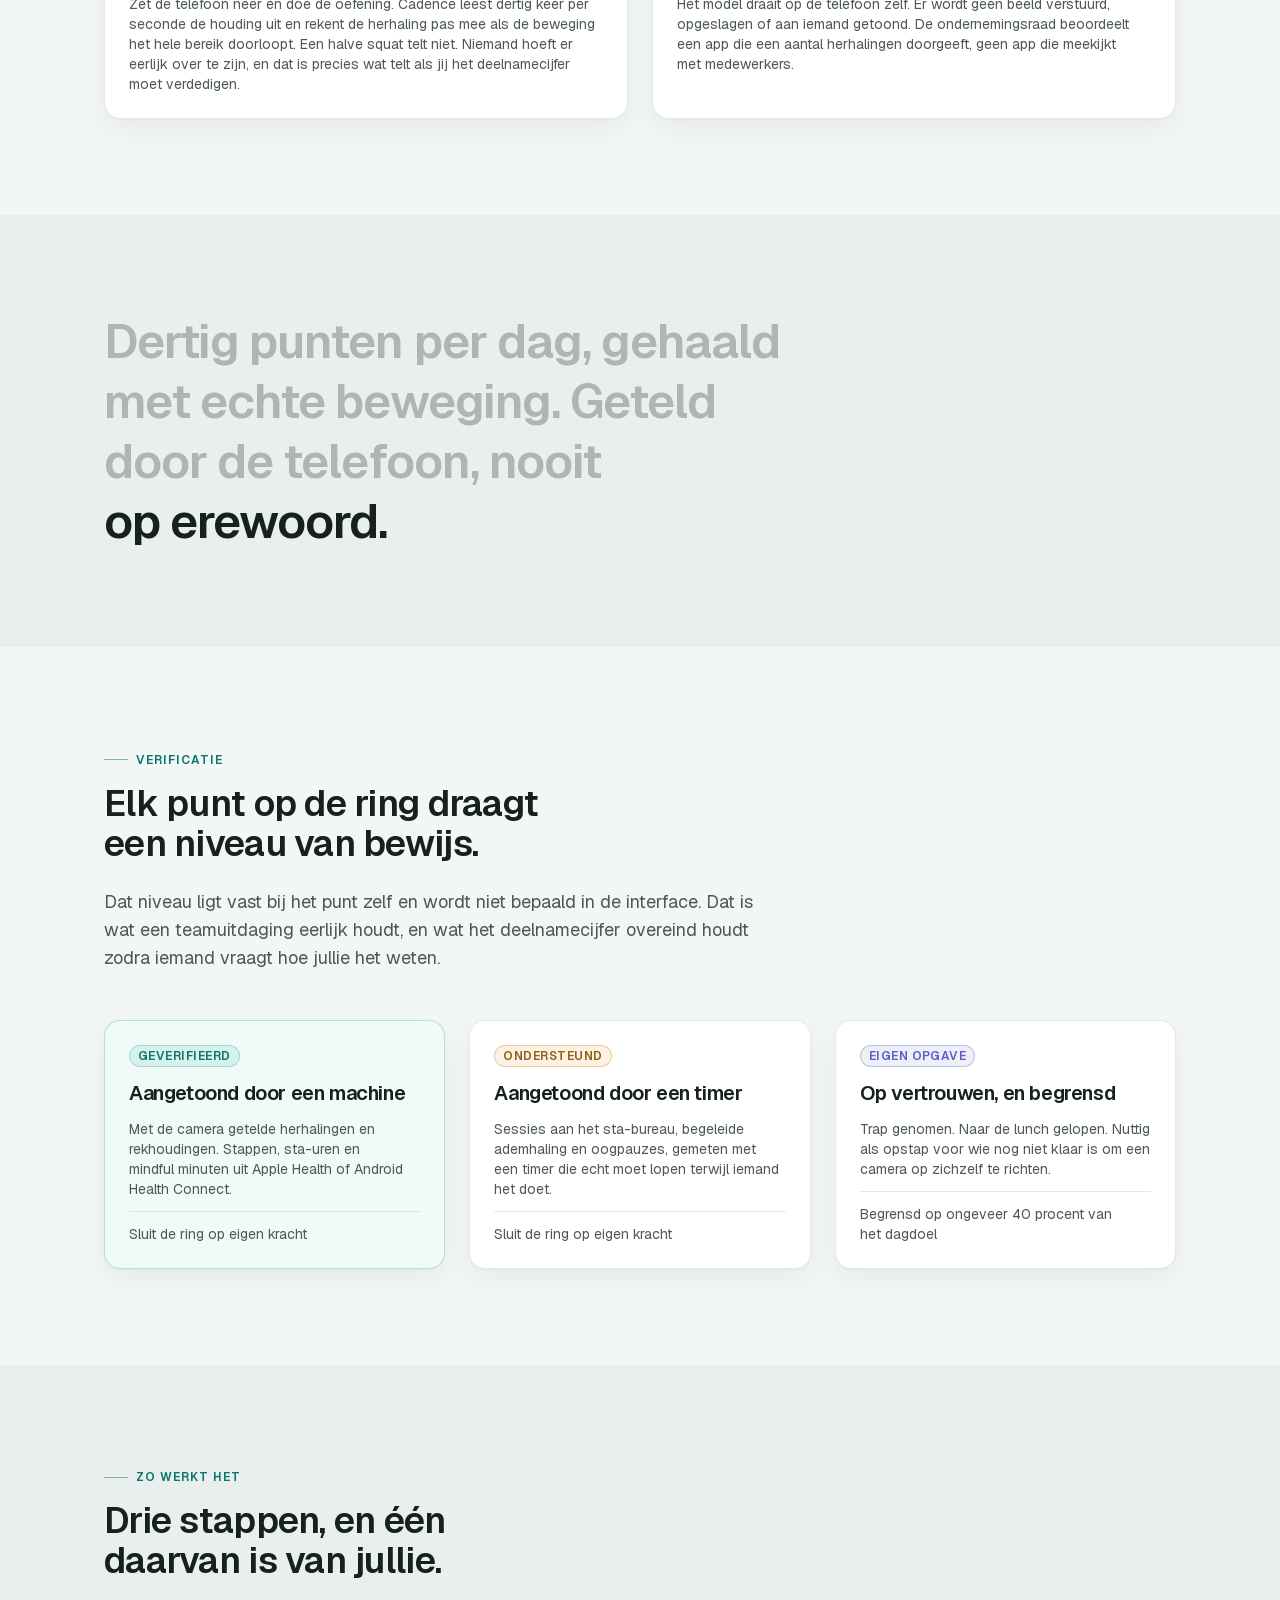
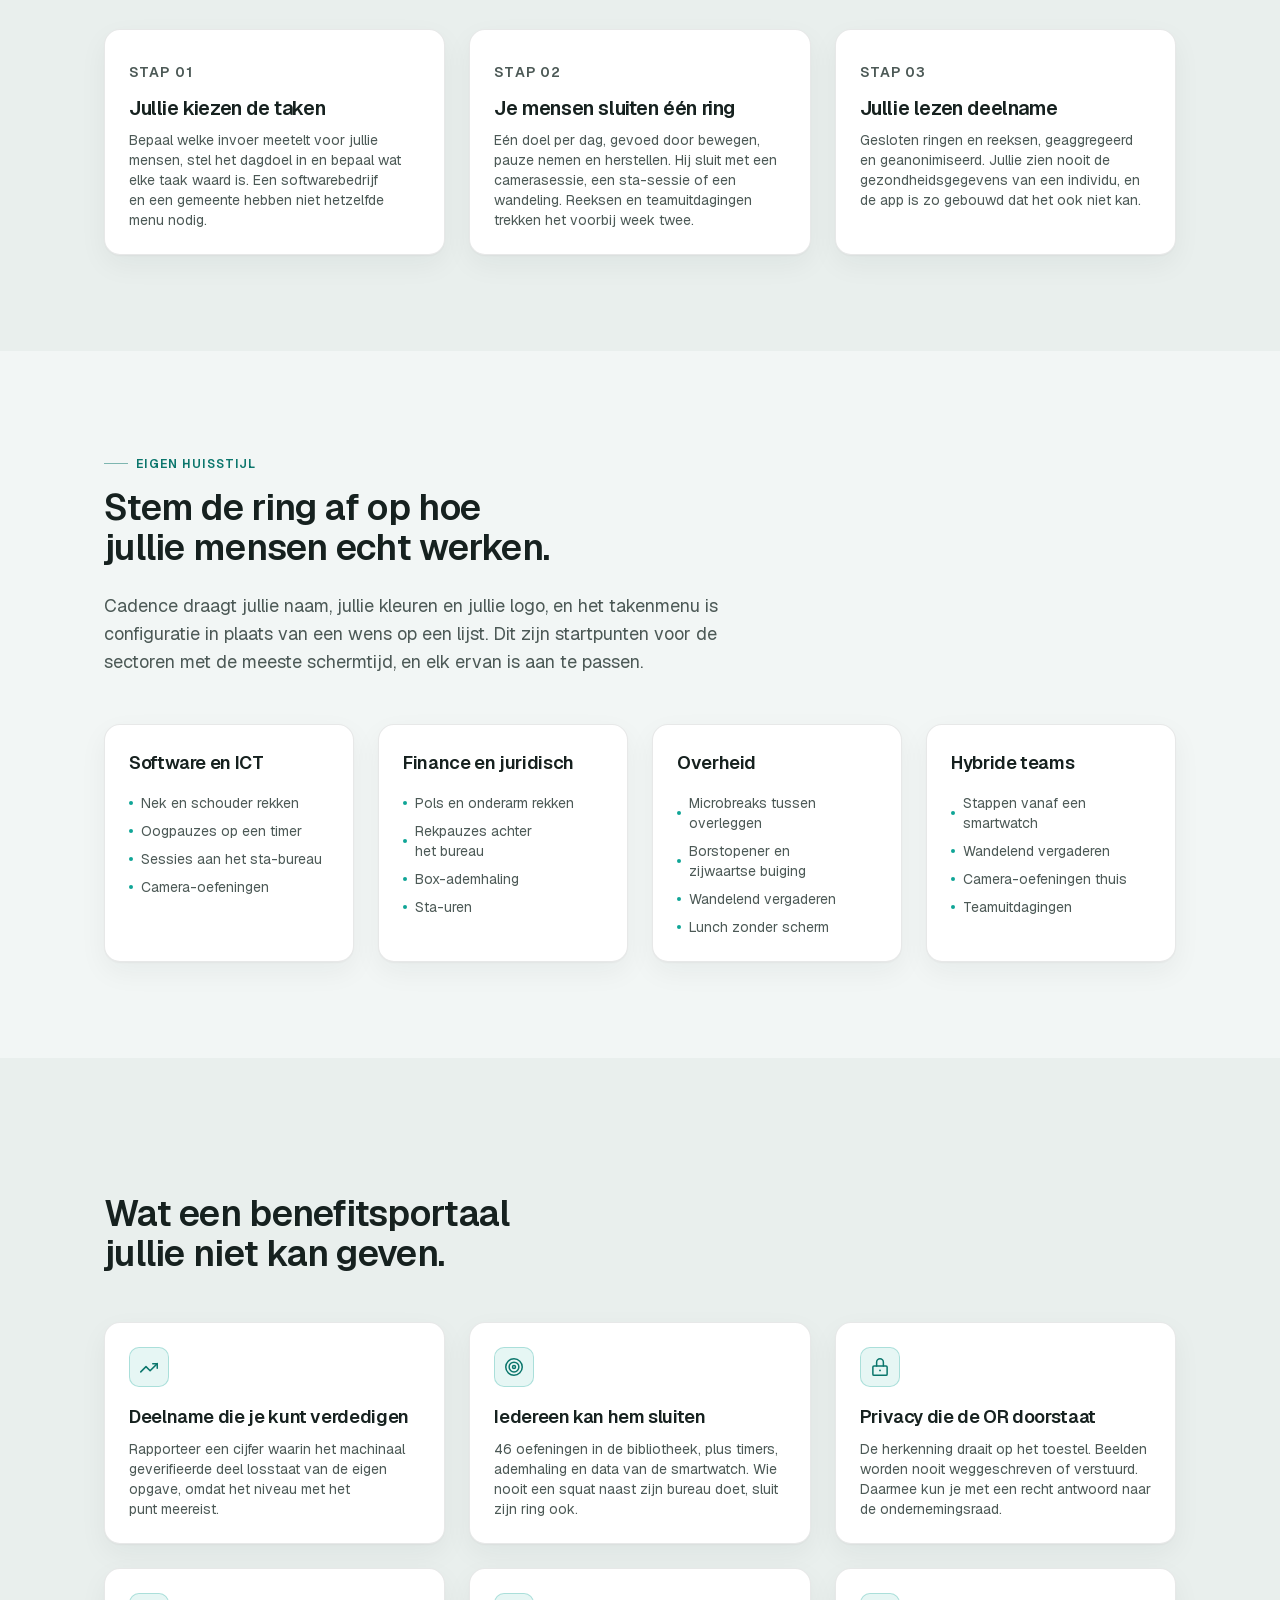
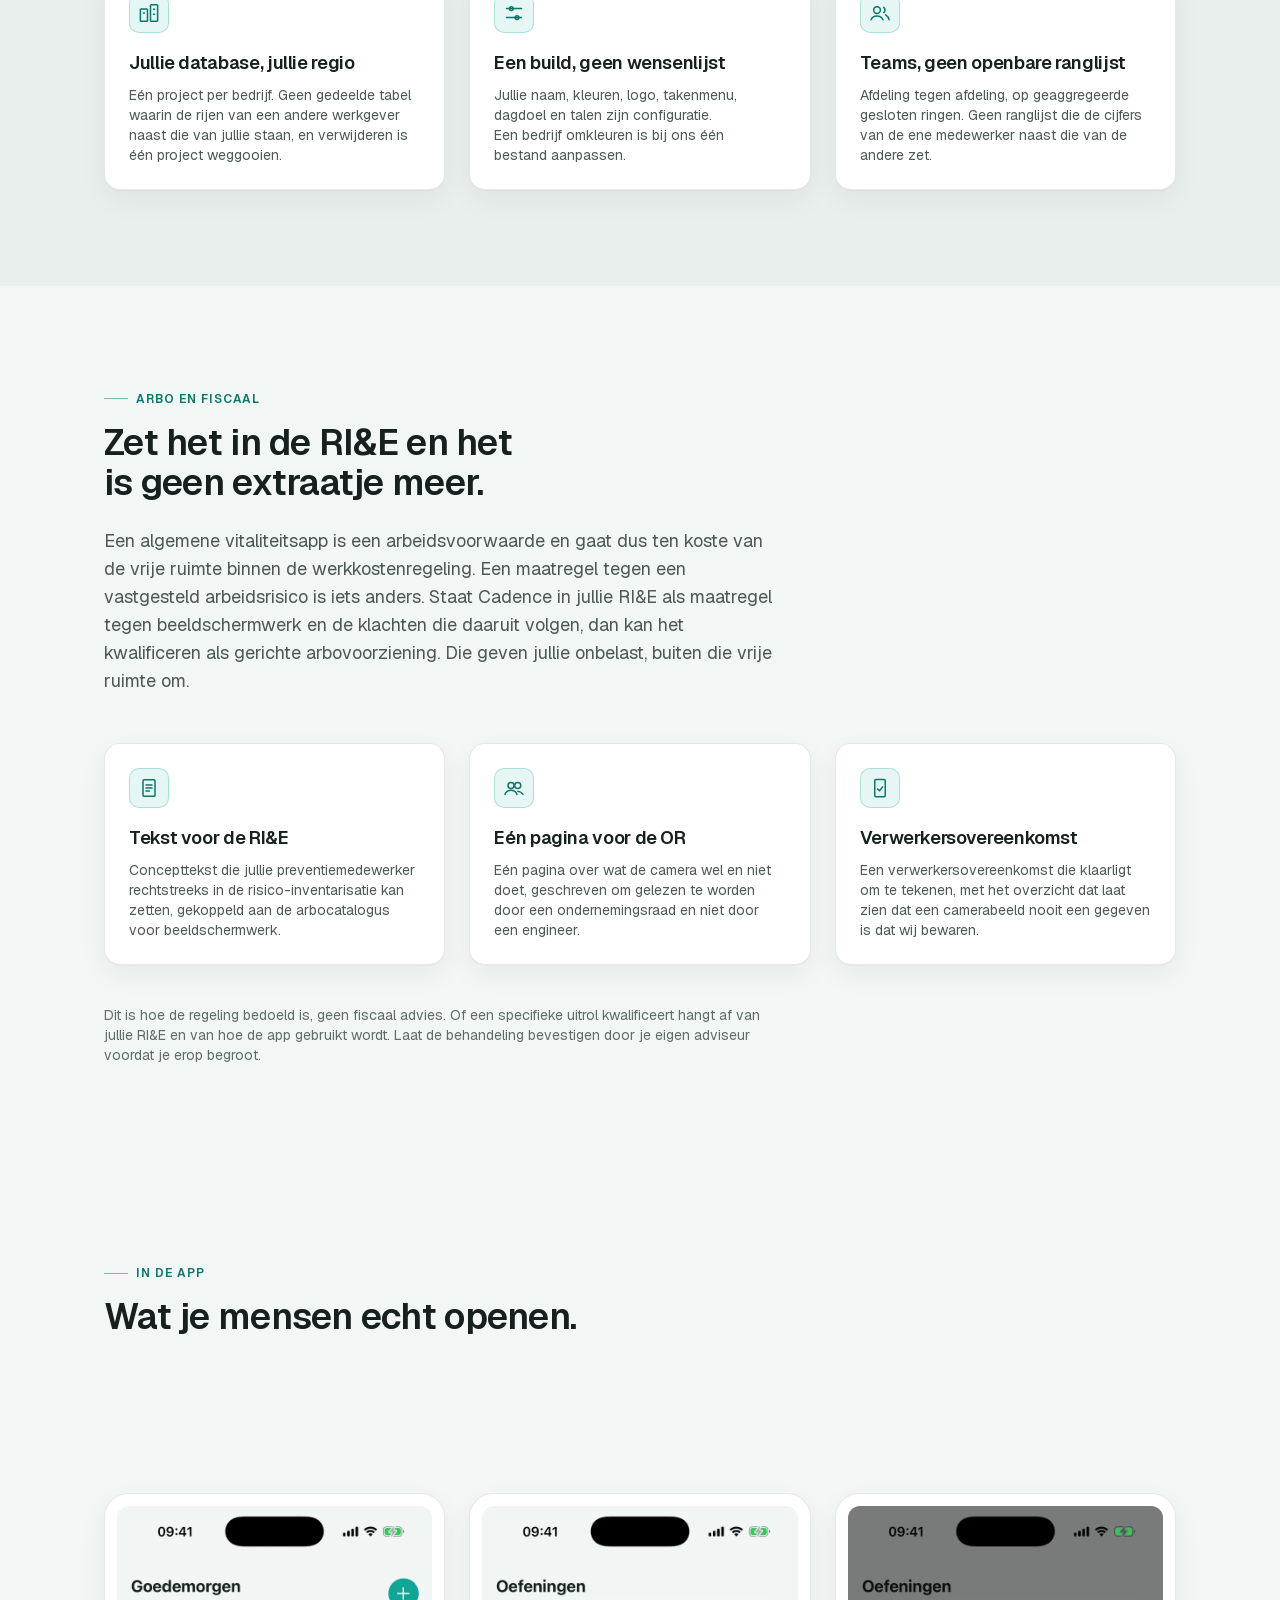
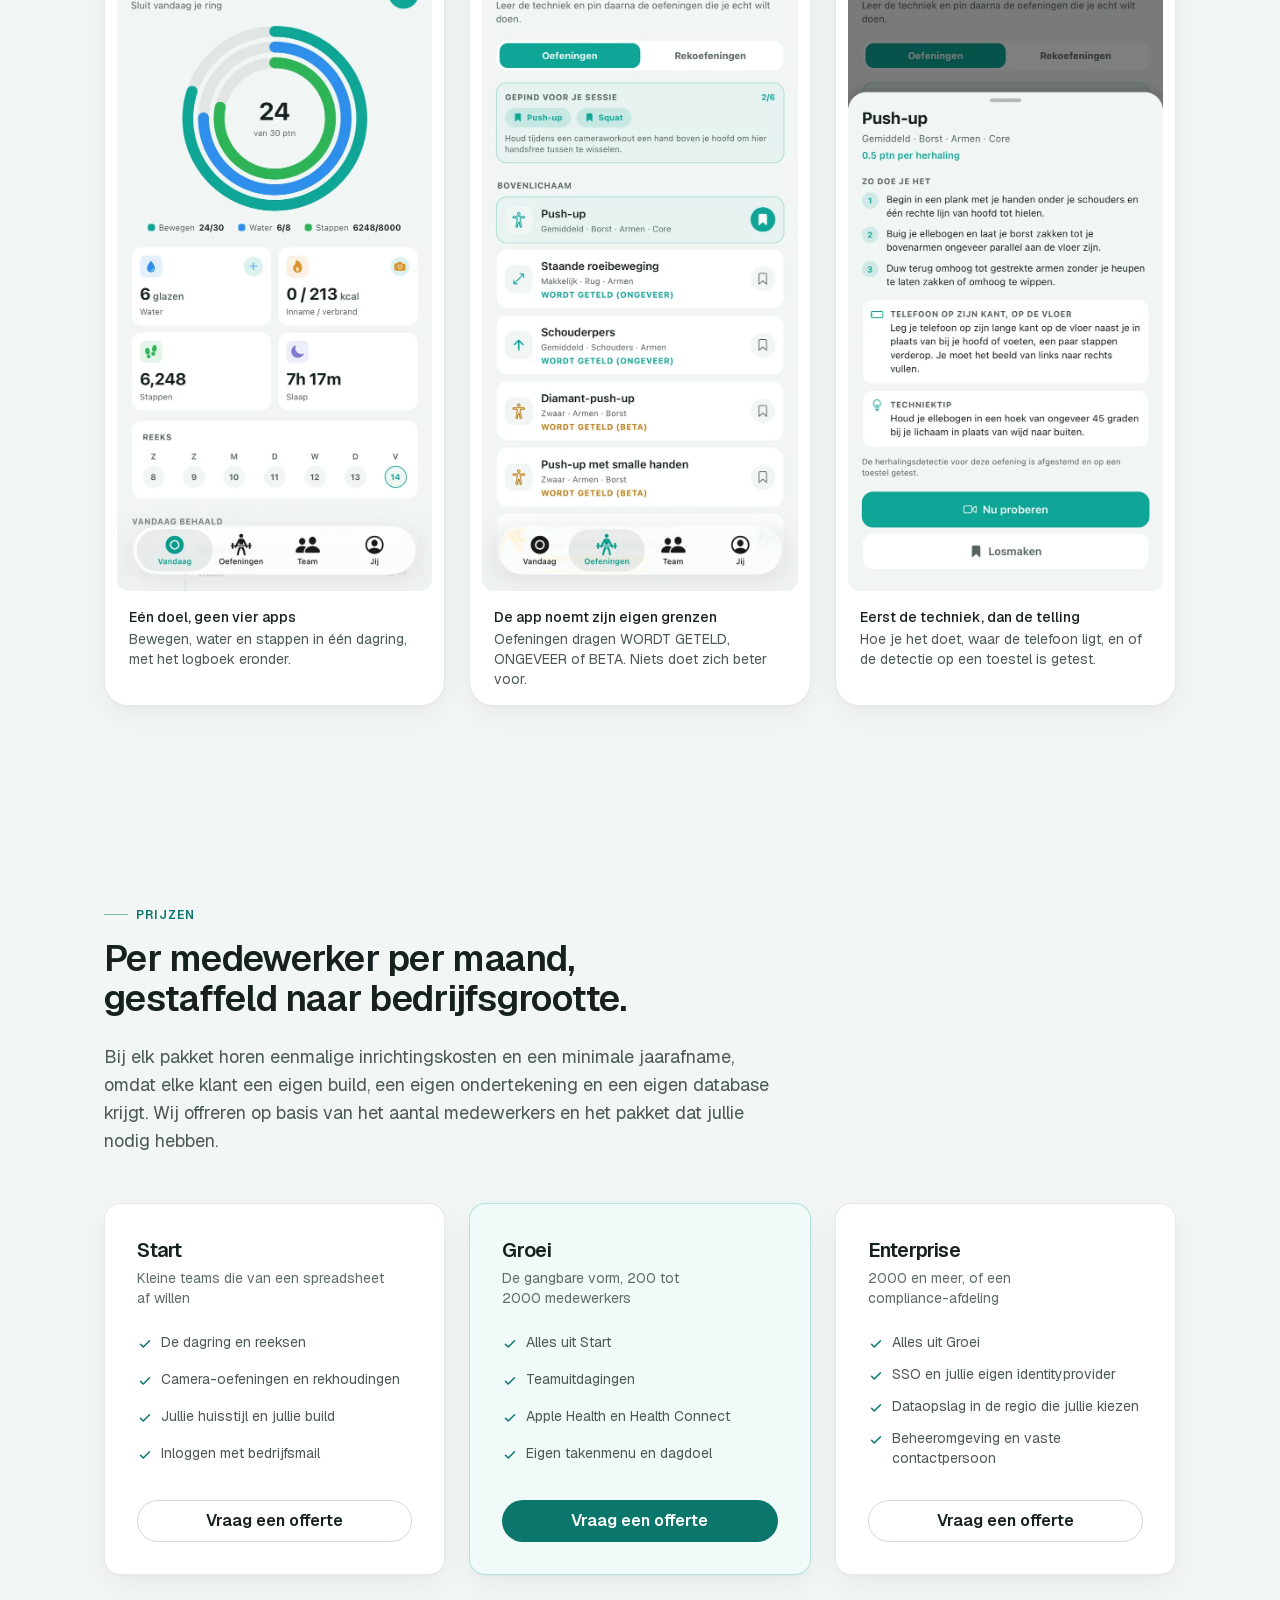
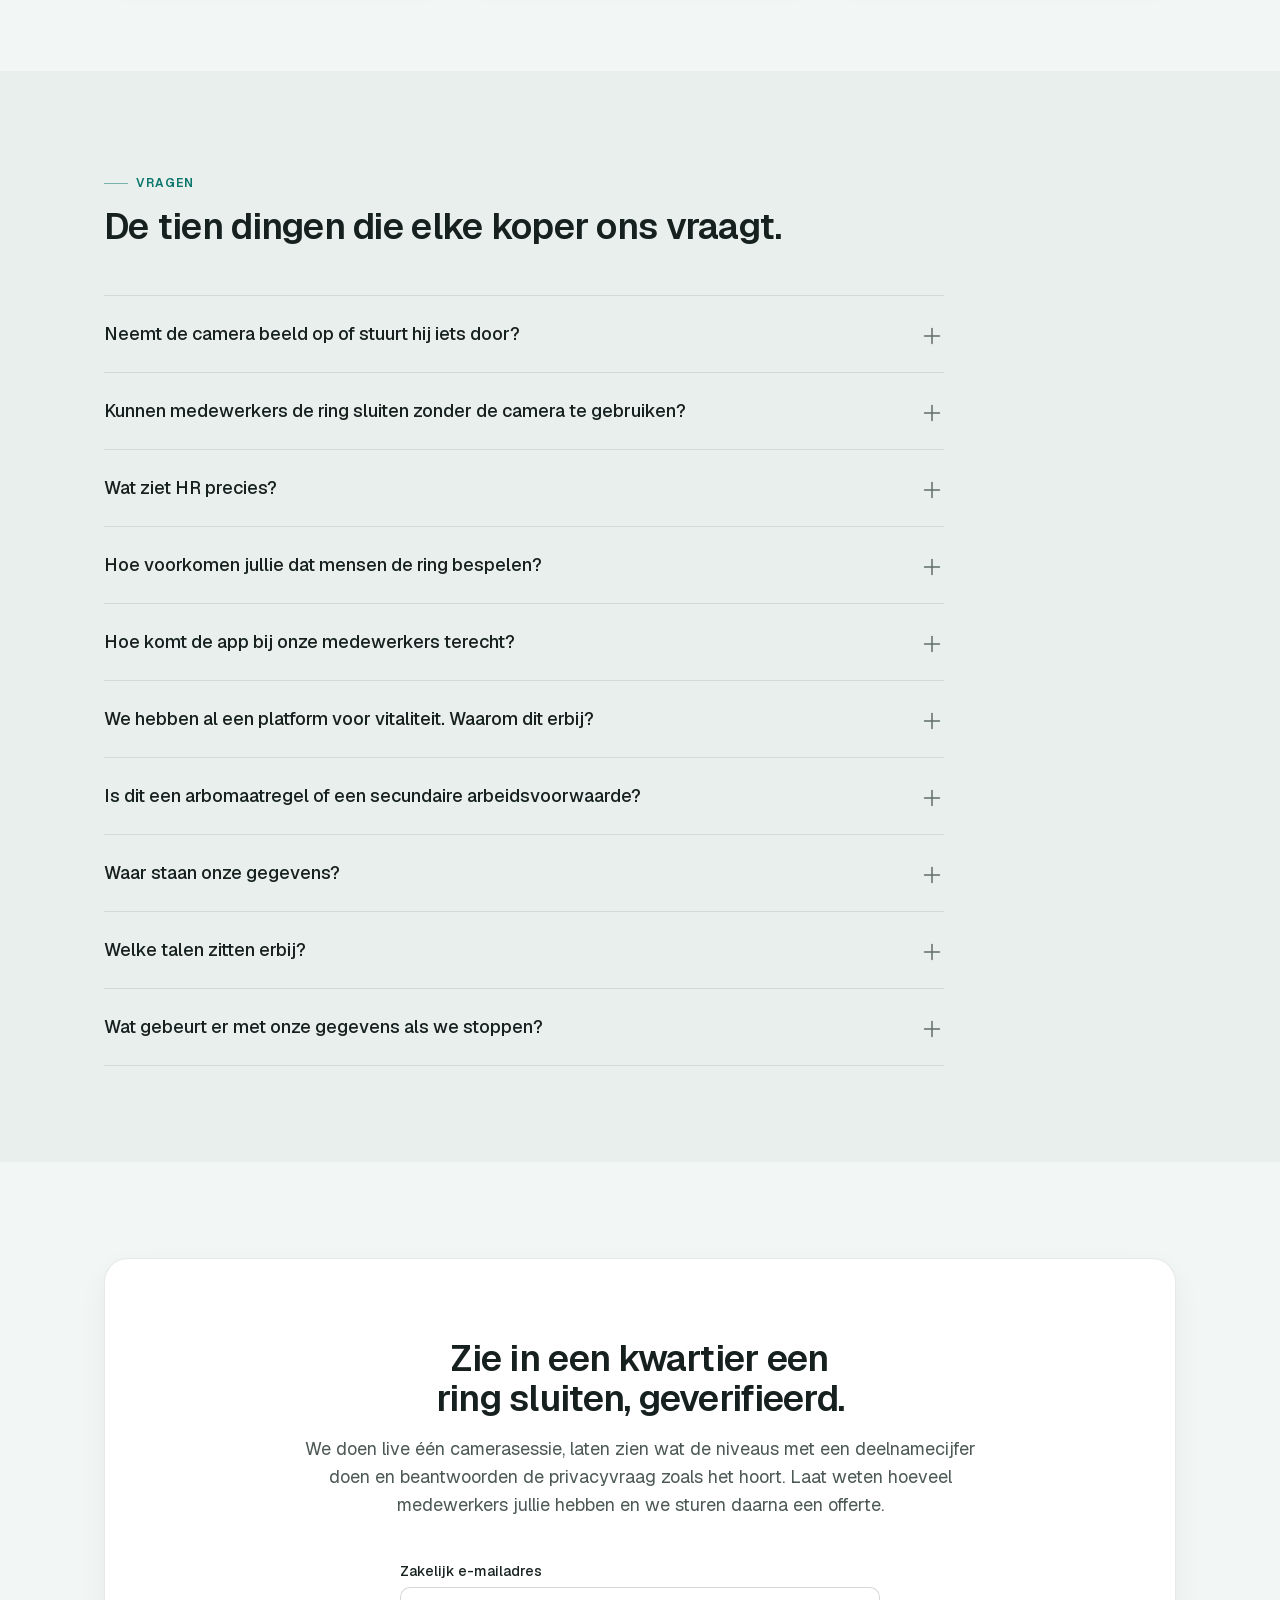
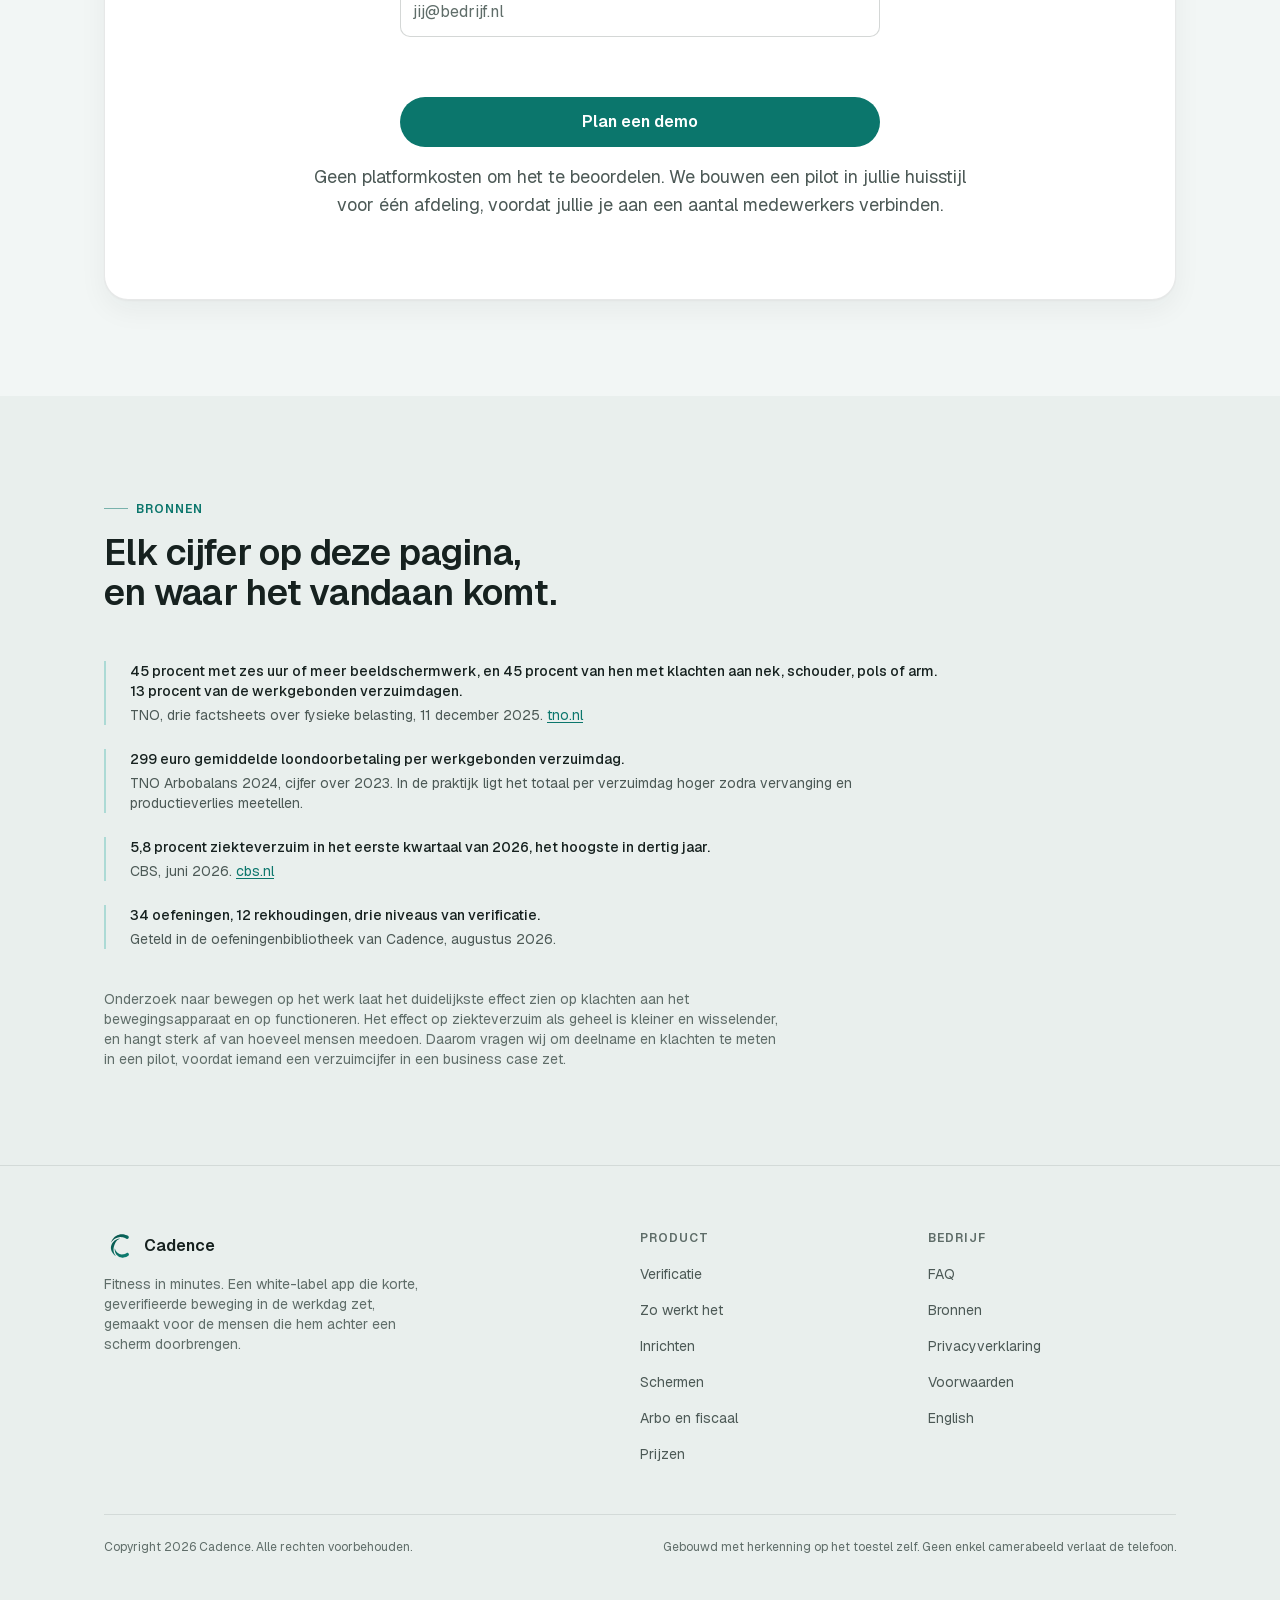
==== commit c2e8da97: "Screenshots per theme, with the rings actually filled Two problems with the first set. Light screens" ====
--- a/index.html
+++ b/index.html
@@ -694,27 +694,21 @@
 
           <div class="shots">
             <figure class="shot" data-anim>
-              <img
-                src="assets/img/shots/nl/today.webp"
-                alt="Het beginscherm van Cadence met de dagring, boven een lijst met Cameratraining voor 12 punten met het label GEVERIFIEERD, Rekpauze voor 5 punten GEVERIFIEERD en Box-ademhaling voor 4 punten ONDERSTEUND"
-                width="720"
-                height="1565"
-                loading="lazy"
-              />
+              <img class="shot__light" src="assets/img/shots/nl/light/today.webp"
+                alt="Het beginscherm van Cadence met drie ringen: bewegen op 24 van 30 punten, water op 6 van 8 glazen en stappen op 6.248 van 8.000, met daaronder kaarten voor water, calorieën, stappen en slaap" width="720" height="1565" loading="lazy" />
+              <img class="shot__dark" src="assets/img/shots/nl/dark/today.webp"
+                alt="" width="720" height="1565" loading="lazy" />
               <figcaption>
-                <strong>Eén ring, en wat hem vult</strong>
-                Elke taak laat zijn punten en zijn niveau zien voordat iemand hem aantikt.
+                <strong>Eén doel, geen vier apps</strong>
+                Bewegen, water en stappen in één dagring, met het logboek eronder.
               </figcaption>
             </figure>
 
             <figure class="shot" data-anim>
-              <img
-                src="assets/img/shots/nl/library.webp"
-                alt="Het tabblad Oefeningen met de gepinde oefeningen Push-up en Squat, en daaronder een lijst waarin oefeningen labels dragen als WORDT GETELD (ONGEVEER) en WORDT GETELD (BETA)"
-                width="720"
-                height="1565"
-                loading="lazy"
-              />
+              <img class="shot__light" src="assets/img/shots/nl/light/library.webp"
+                alt="Het tabblad Oefeningen met de gepinde oefeningen Push-up en Squat, en daaronder een lijst waarin oefeningen labels dragen als WORDT GETELD (ONGEVEER) en WORDT GETELD (BETA)" width="720" height="1565" loading="lazy" />
+              <img class="shot__dark" src="assets/img/shots/nl/dark/library.webp"
+                alt="" width="720" height="1565" loading="lazy" />
               <figcaption>
                 <strong>De app noemt zijn eigen grenzen</strong>
                 Oefeningen dragen WORDT GETELD, ONGEVEER of BETA. Niets doet zich beter voor.
@@ -722,13 +716,10 @@
             </figure>
 
             <figure class="shot" data-anim>
-              <img
-                src="assets/img/shots/nl/detail.webp"
-                alt="De detailkaart van de push-up met 0.5 ptn per herhaling, drie stappen onder ZO DOE JE HET, het kopje TELEFOON OP ZIJN KANT OP DE VLOER, een techniektip, en de regel dat de herhalingsdetectie voor deze oefening is afgestemd en op een toestel getest"
-                width="720"
-                height="1565"
-                loading="lazy"
-              />
+              <img class="shot__light" src="assets/img/shots/nl/light/detail.webp"
+                alt="De detailkaart van de push-up met 0.5 ptn per herhaling, drie stappen onder ZO DOE JE HET, het kopje TELEFOON OP ZIJN KANT OP DE VLOER, een techniektip, en de regel dat de herhalingsdetectie voor deze oefening is afgestemd en op een toestel getest" width="720" height="1565" loading="lazy" />
+              <img class="shot__dark" src="assets/img/shots/nl/dark/detail.webp"
+                alt="" width="720" height="1565" loading="lazy" />
               <figcaption>
                 <strong>Eerst de techniek, dan de telling</strong>
                 Hoe je het doet, waar de telefoon ligt, en of de detectie op een toestel is getest.
--- a/assets/css/styles.css
+++ b/assets/css/styles.css
@@ -1386,6 +1386,34 @@
   background: var(--chip);
 }
 
+/* The app has its own light and dark themes, so the screenshots swap with the page.
+   Same mechanism as the brand mark: CSS, not <picture media>, because a media
+   attribute cannot see the theme toggle.
+
+   Qualified with `img` on purpose: `.shot img` above sets `display: block` and at
+   0,1,1 it outranks a bare `.shot__dark` at 0,1,0, so both images would render. */
+.shot img.shot__dark {
+  display: none;
+}
+
+@media (prefers-color-scheme: dark) {
+  :root:not([data-theme='light']) .shot img.shot__light {
+    display: none;
+  }
+
+  :root:not([data-theme='light']) .shot img.shot__dark {
+    display: block;
+  }
+}
+
+:root[data-theme='dark'] .shot img.shot__light {
+  display: none;
+}
+
+:root[data-theme='dark'] .shot img.shot__dark {
+  display: block;
+}
+
 .shot figcaption {
   padding: var(--s-200) var(--s-100) var(--s-50);
   font-size: 0.875rem;
